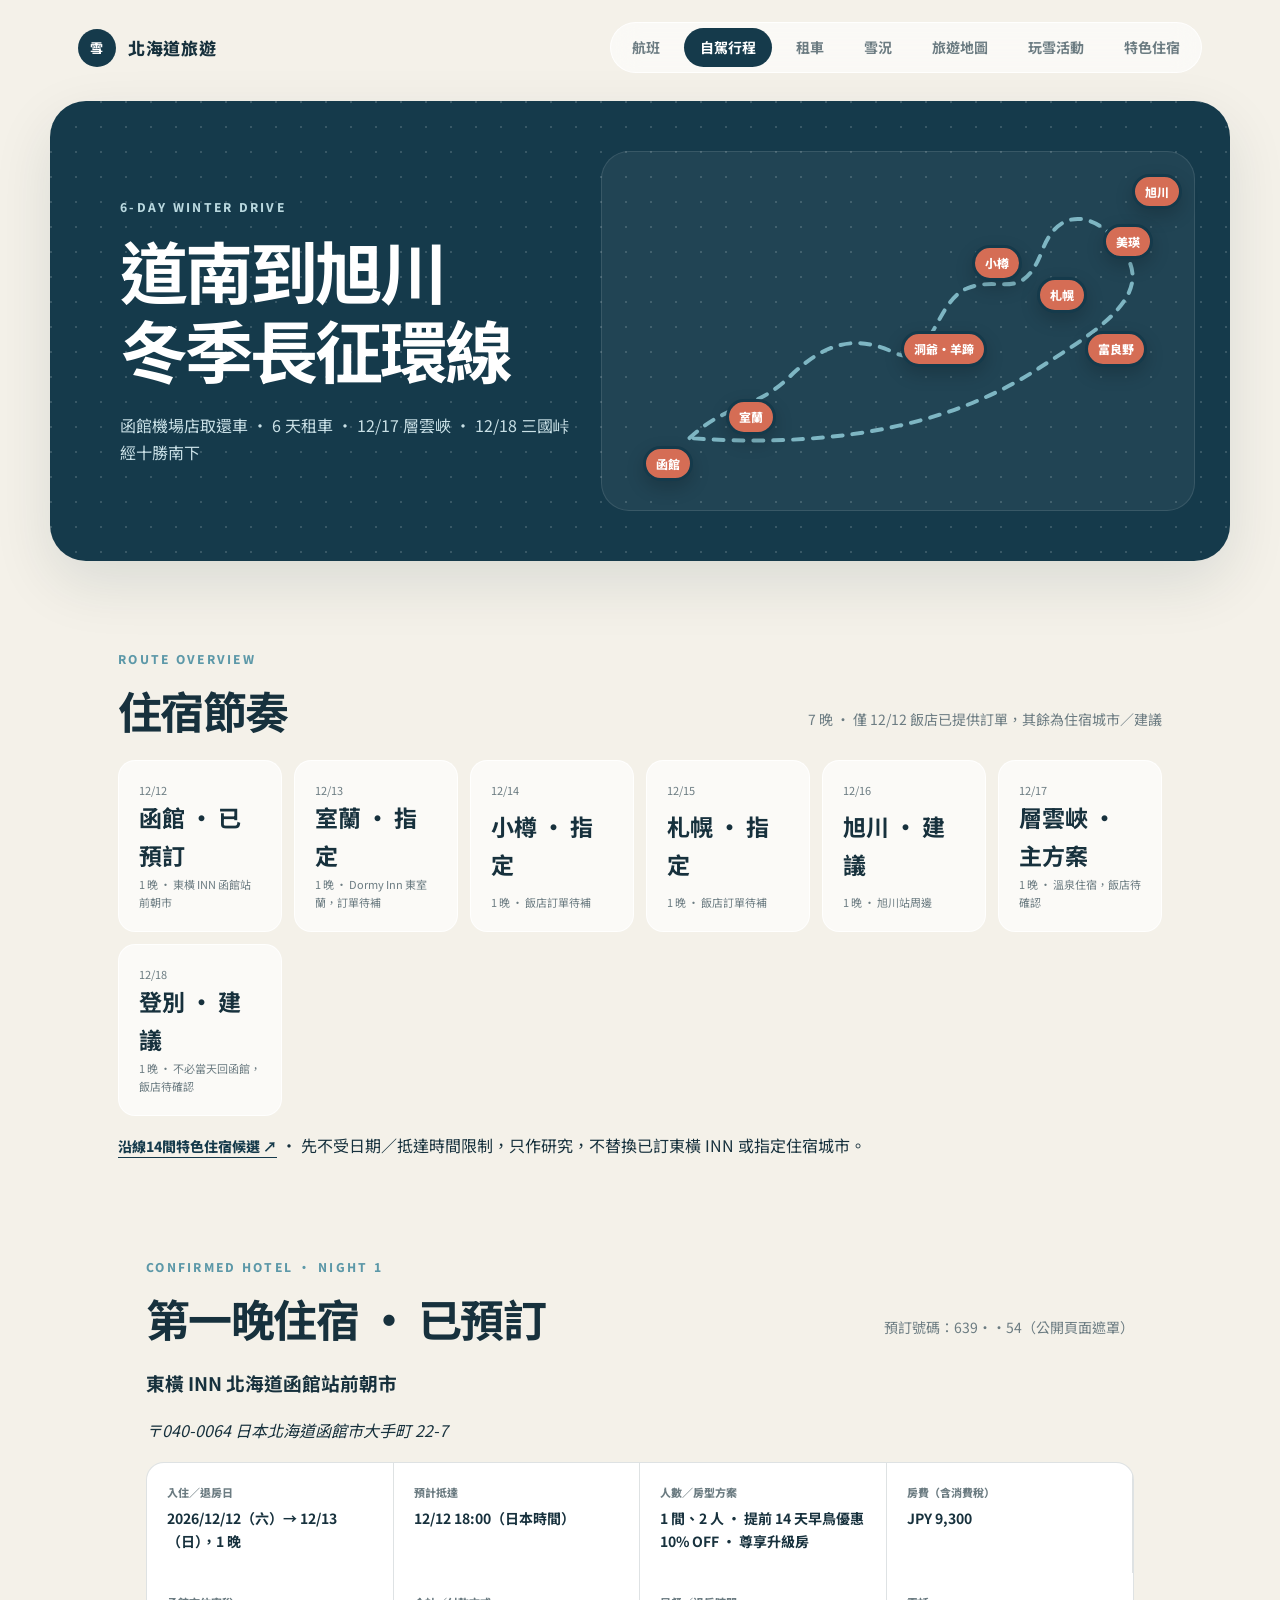
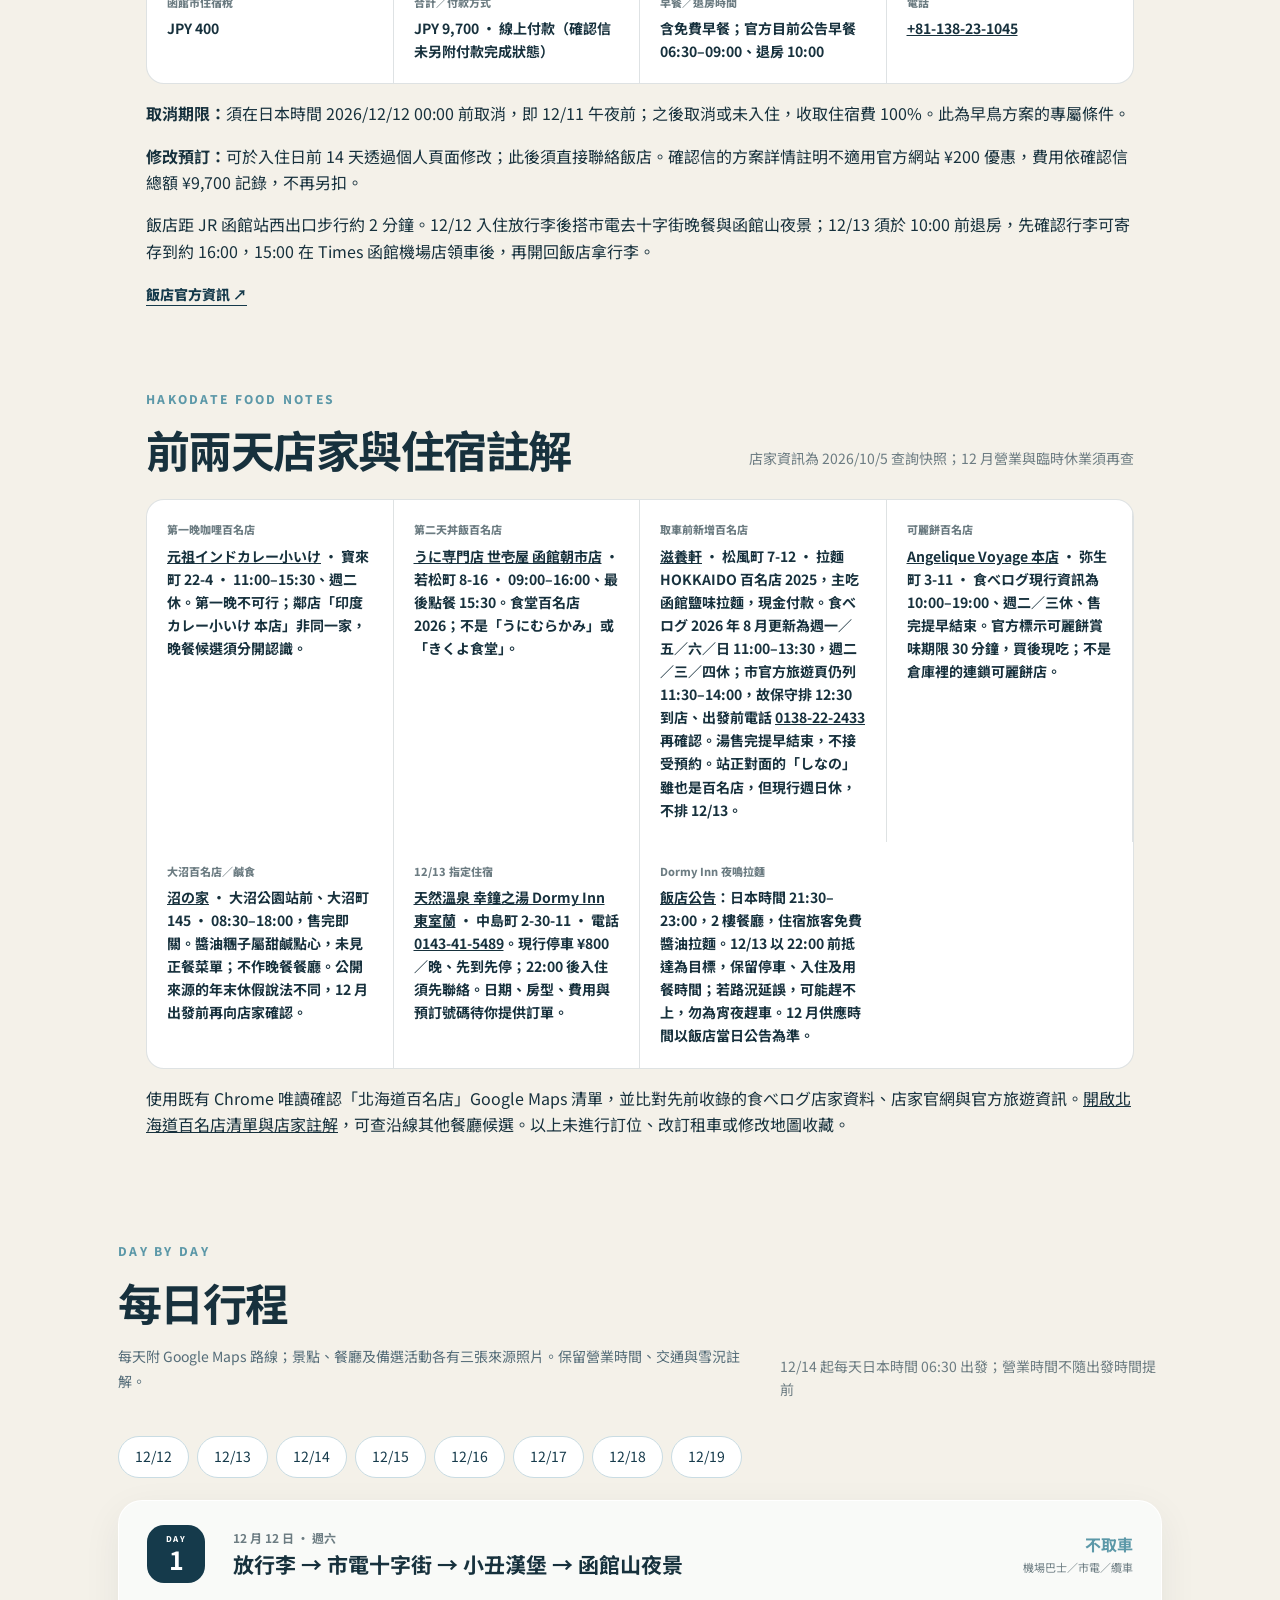
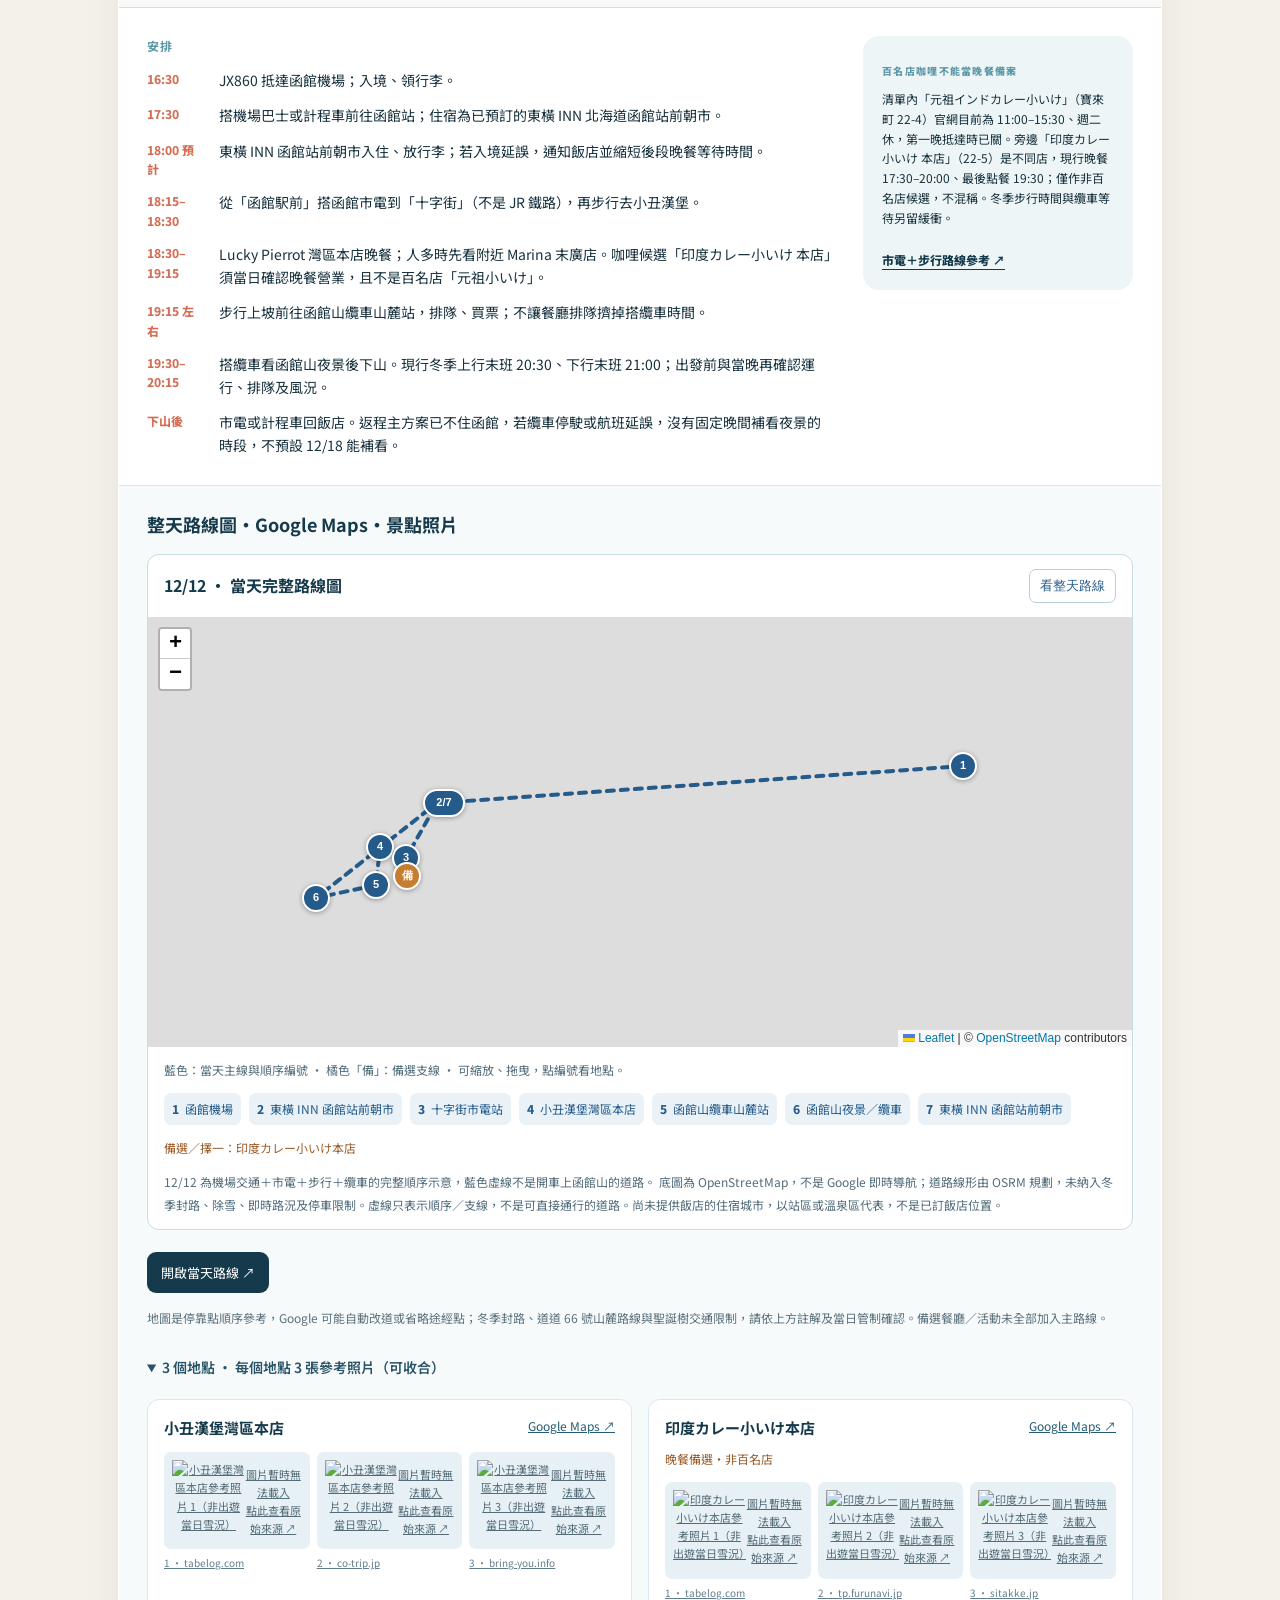
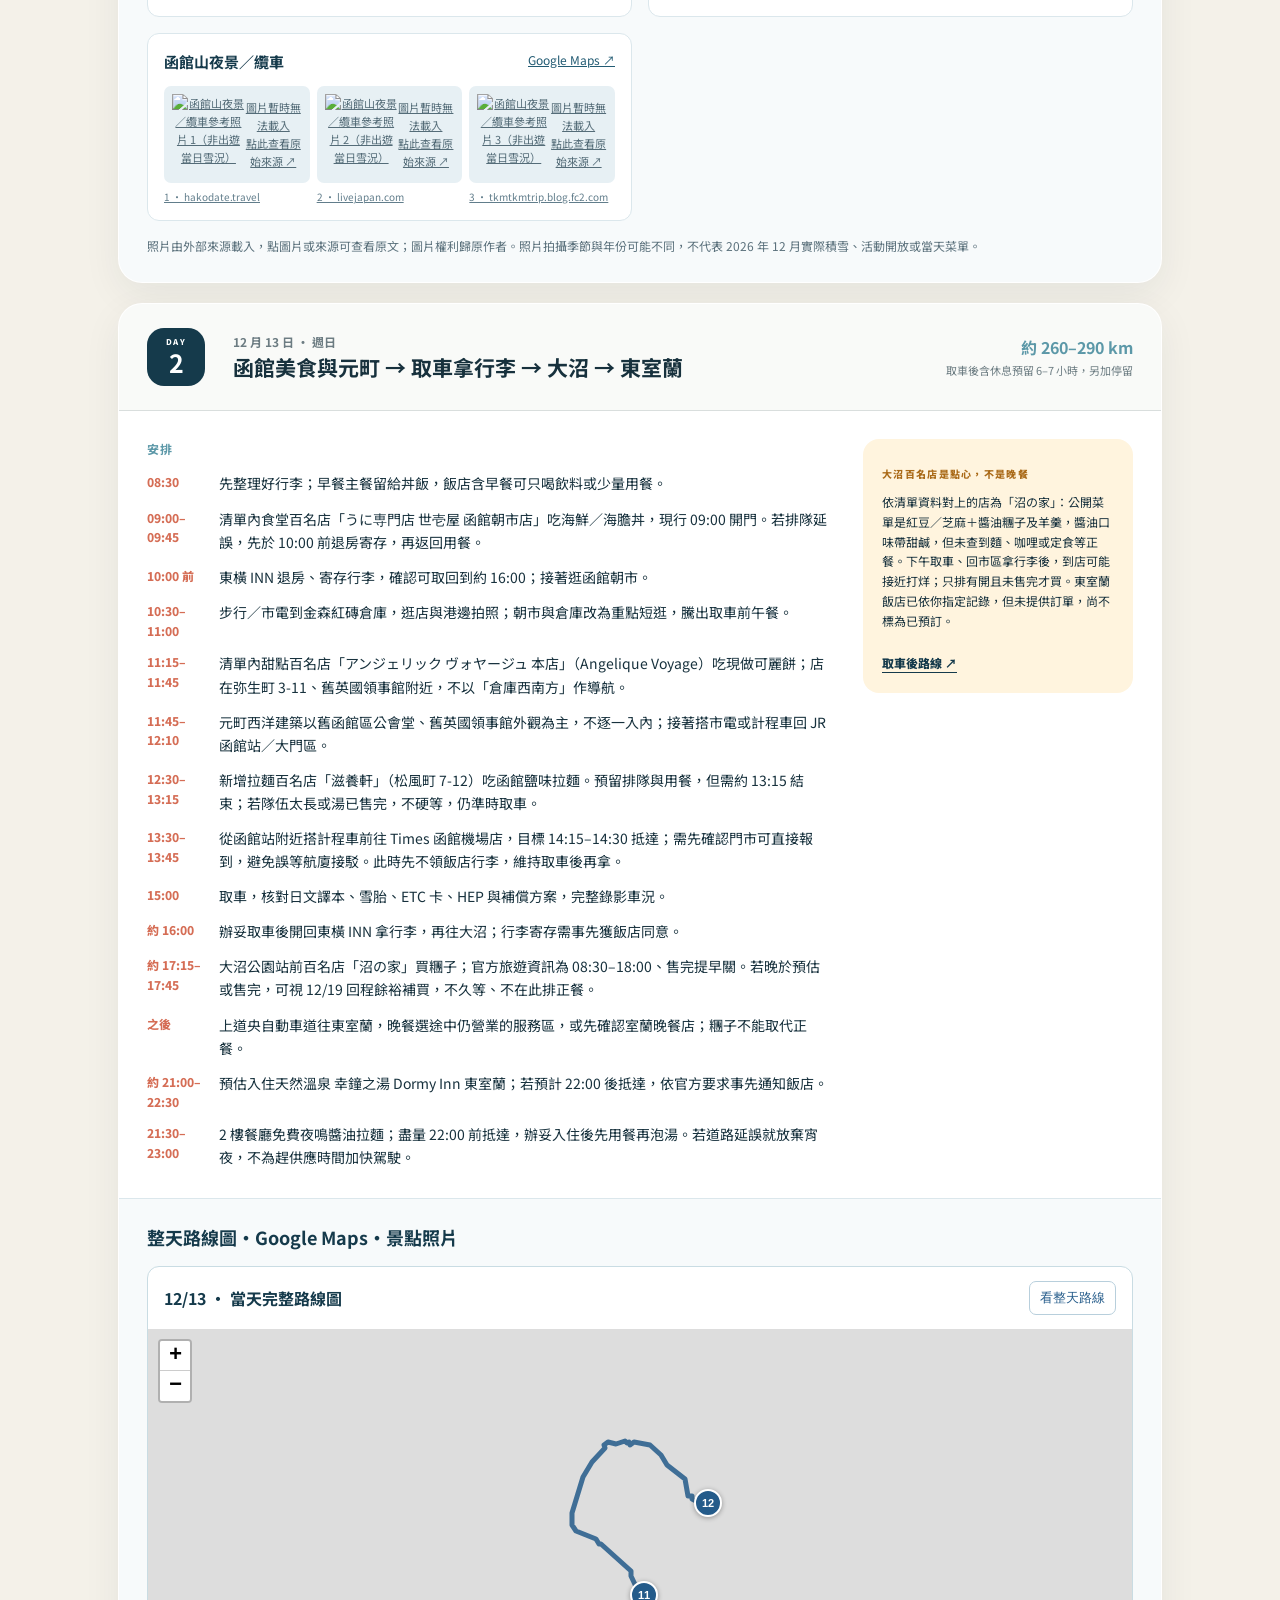
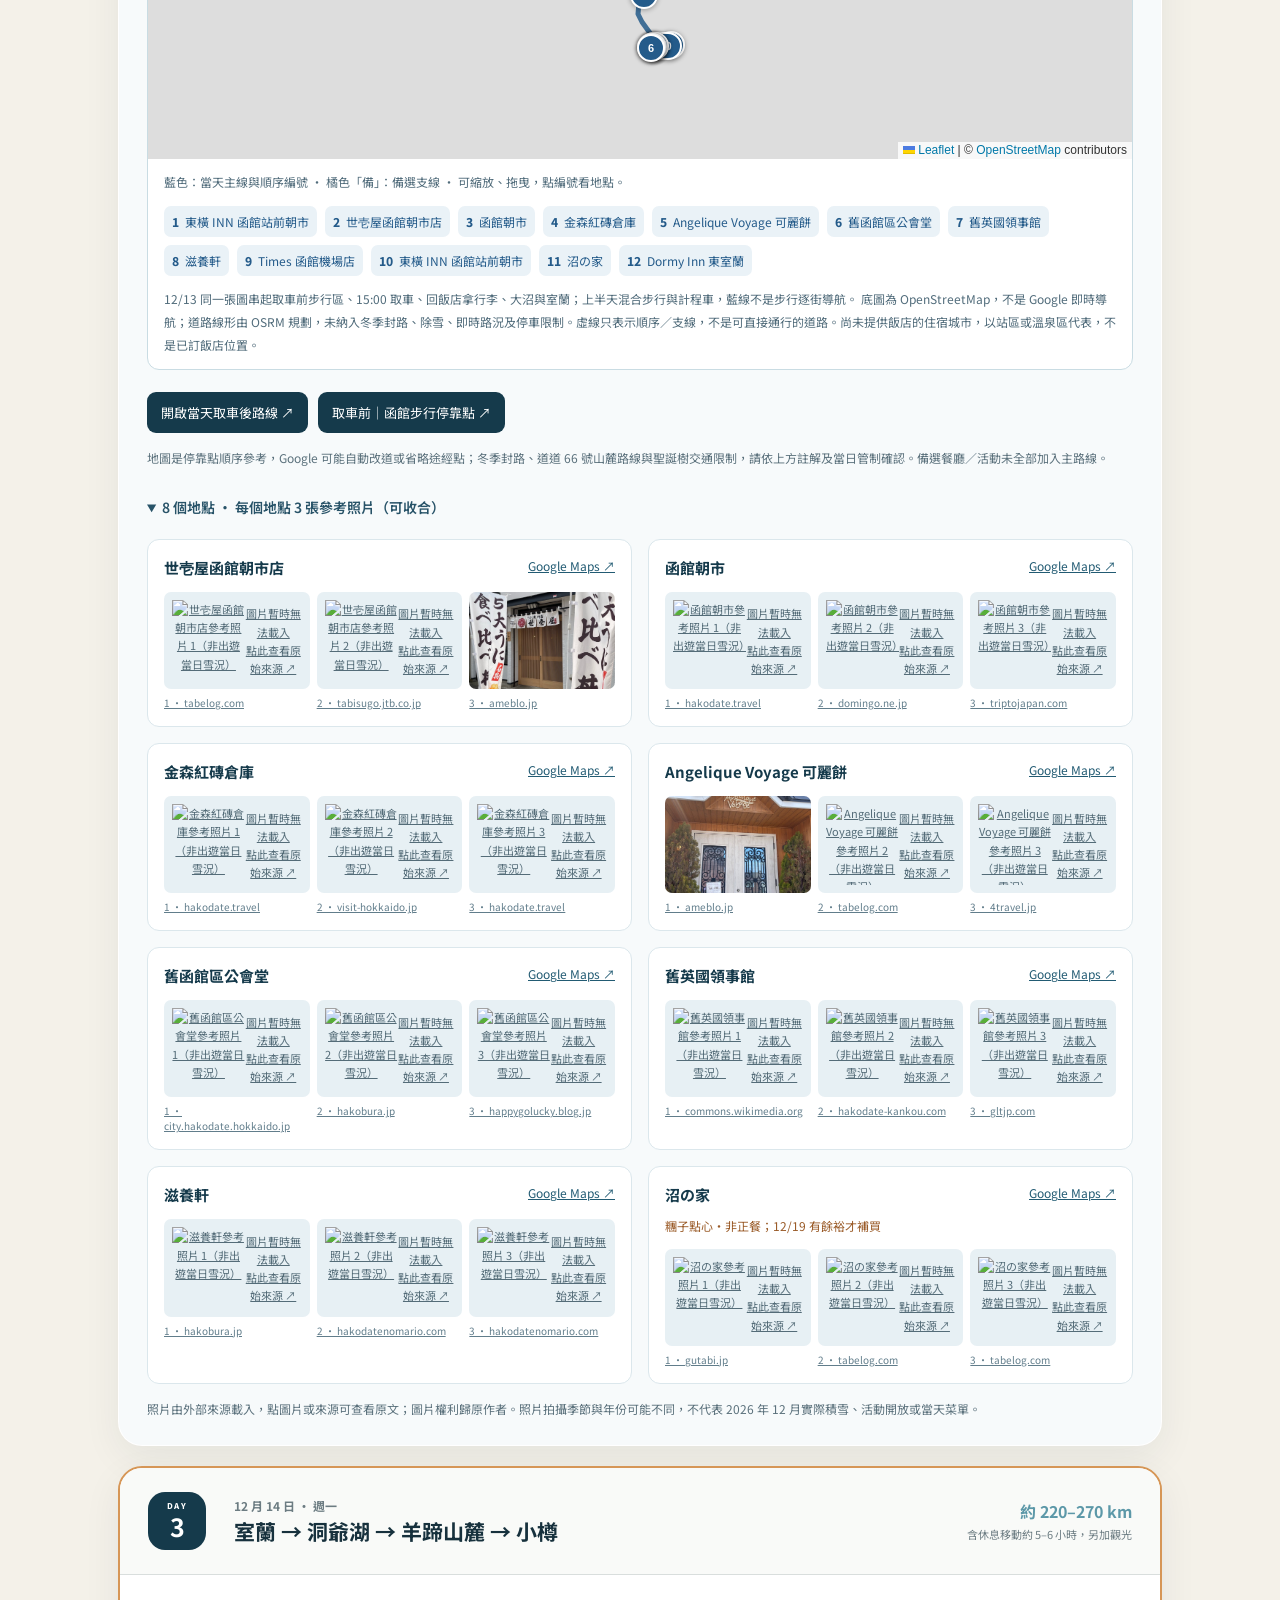
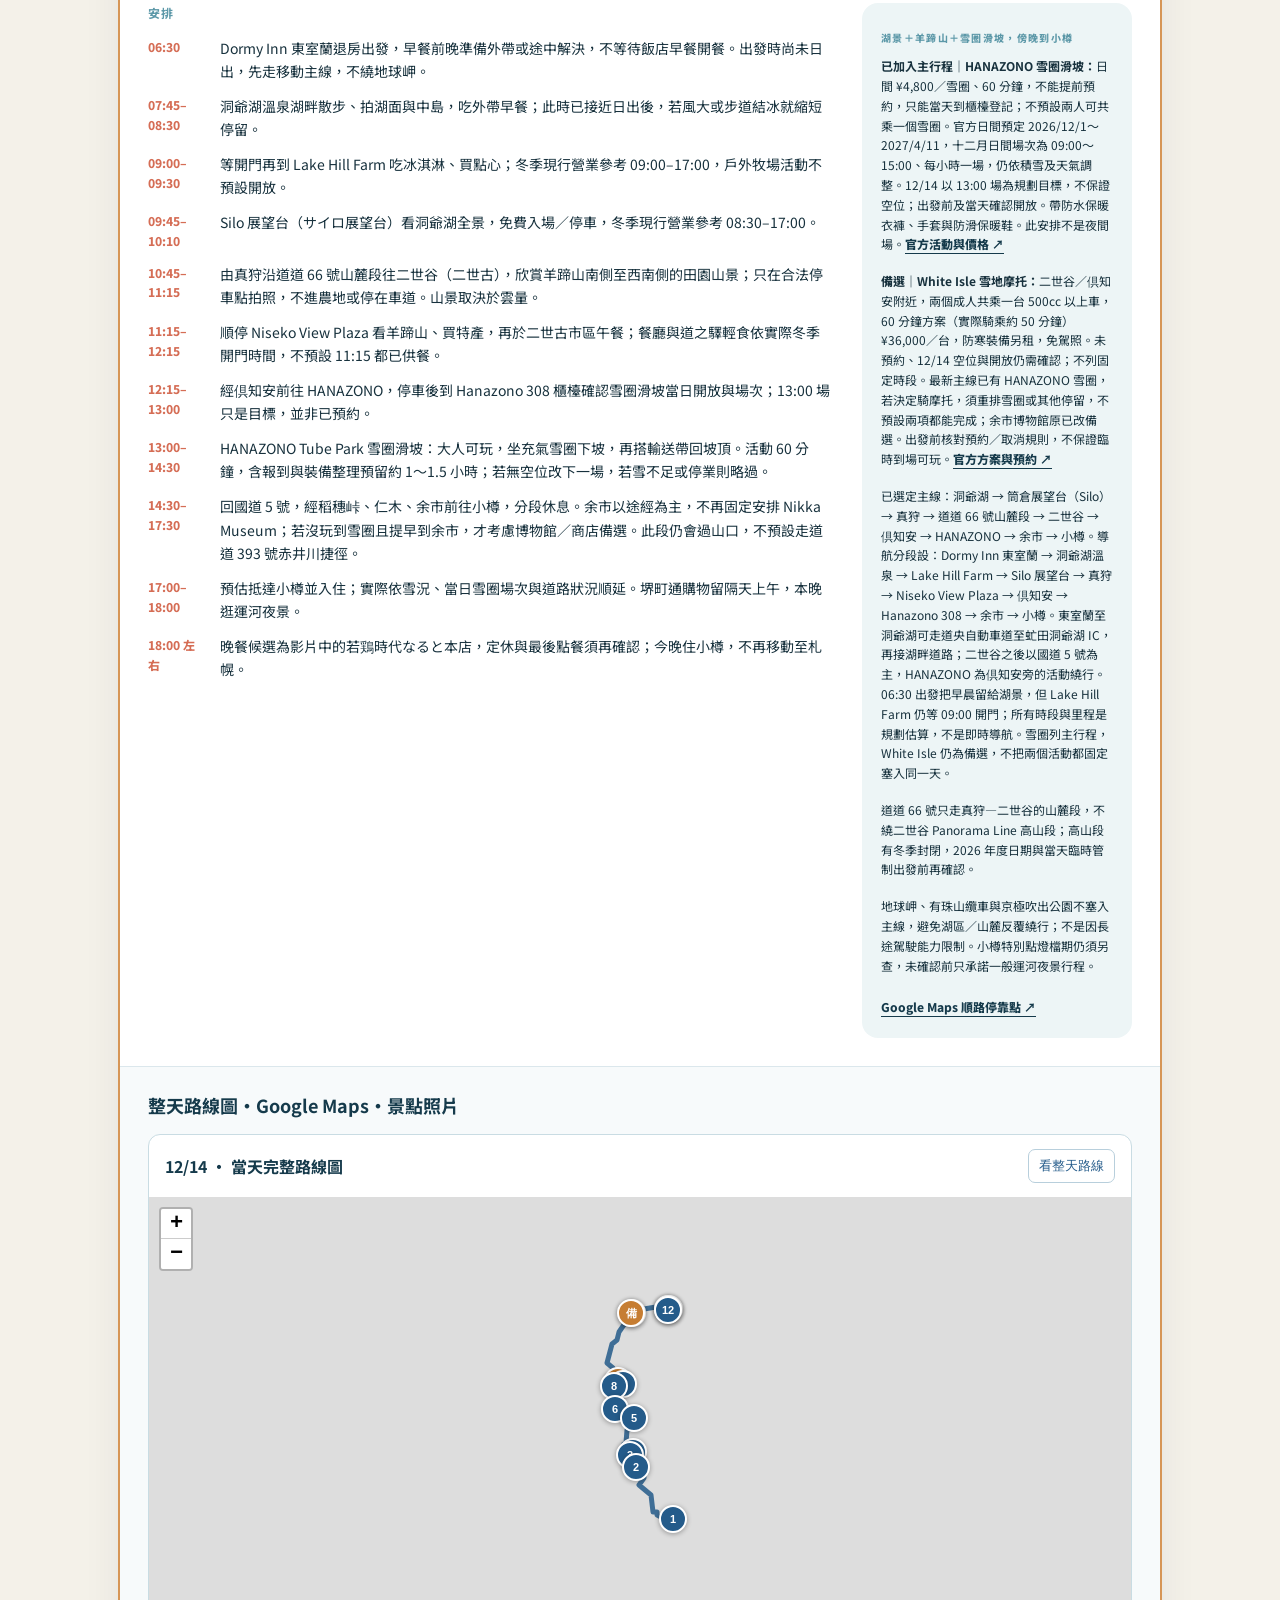
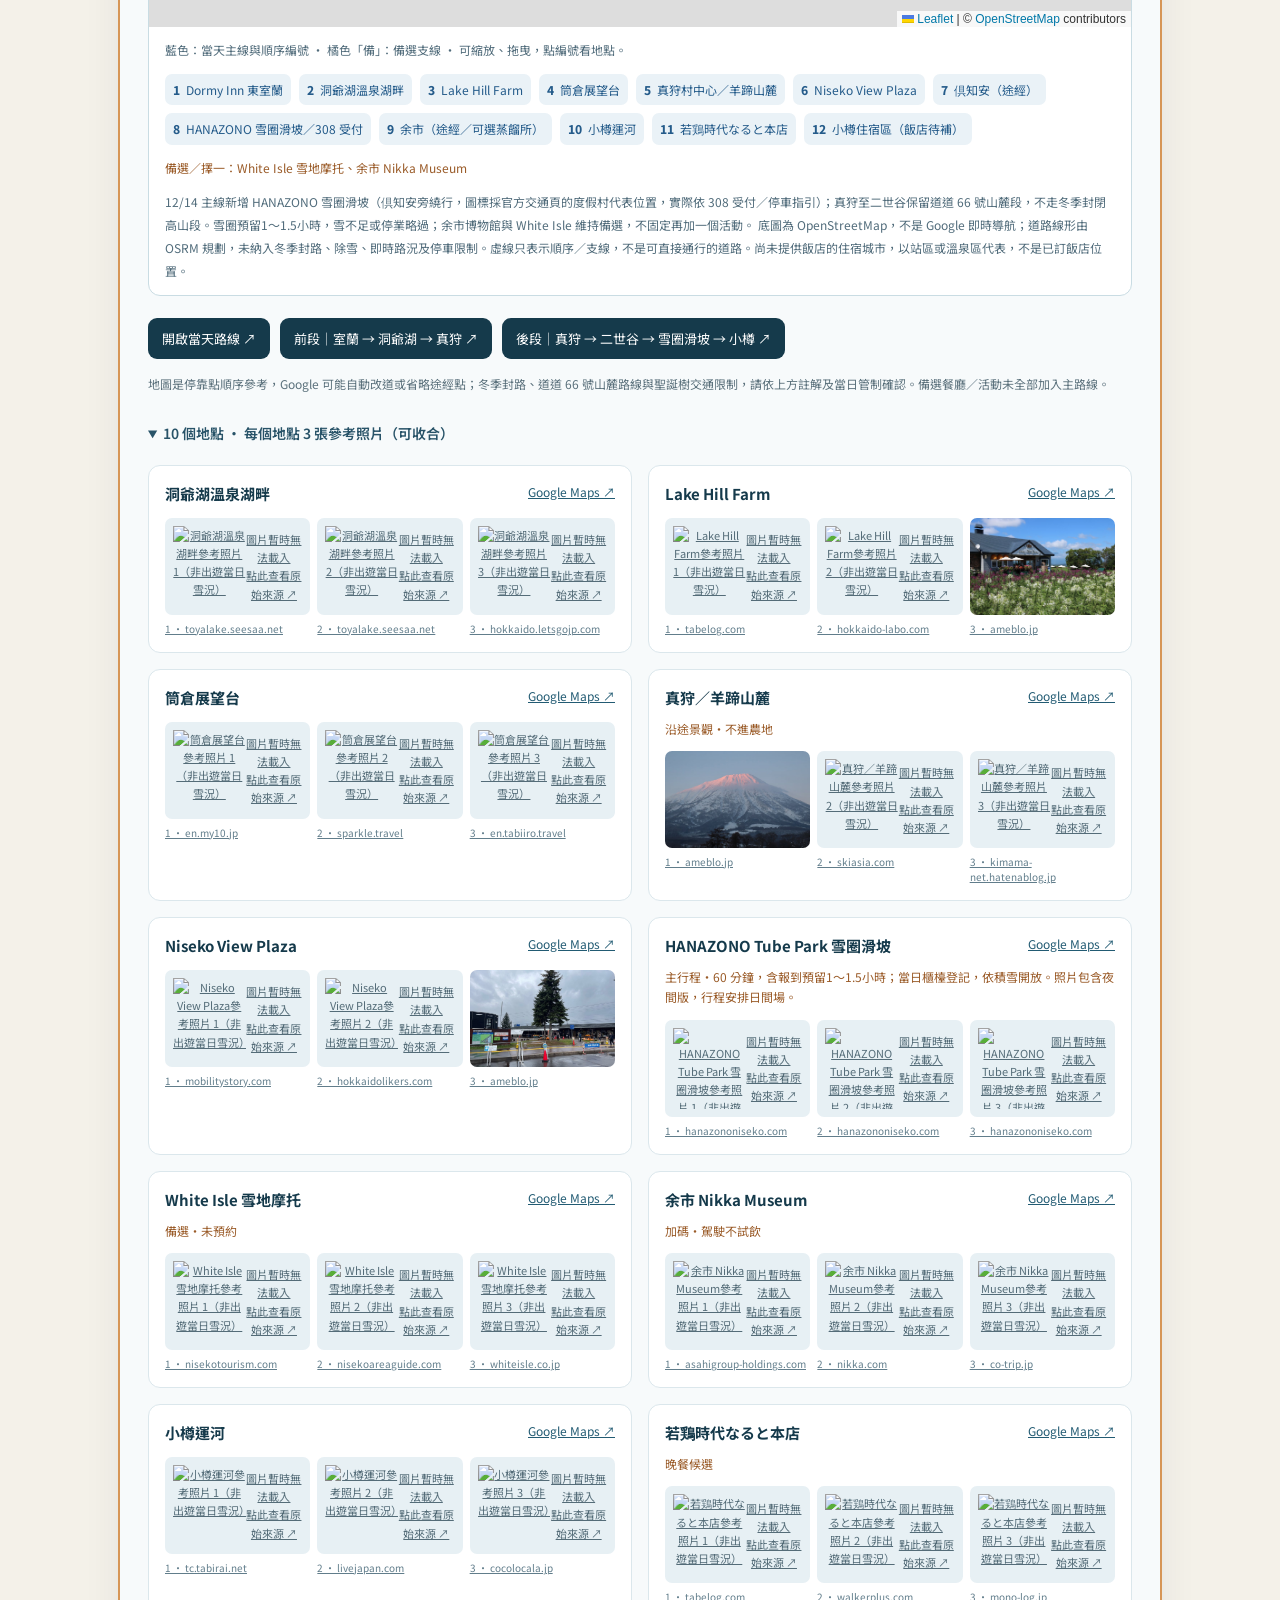
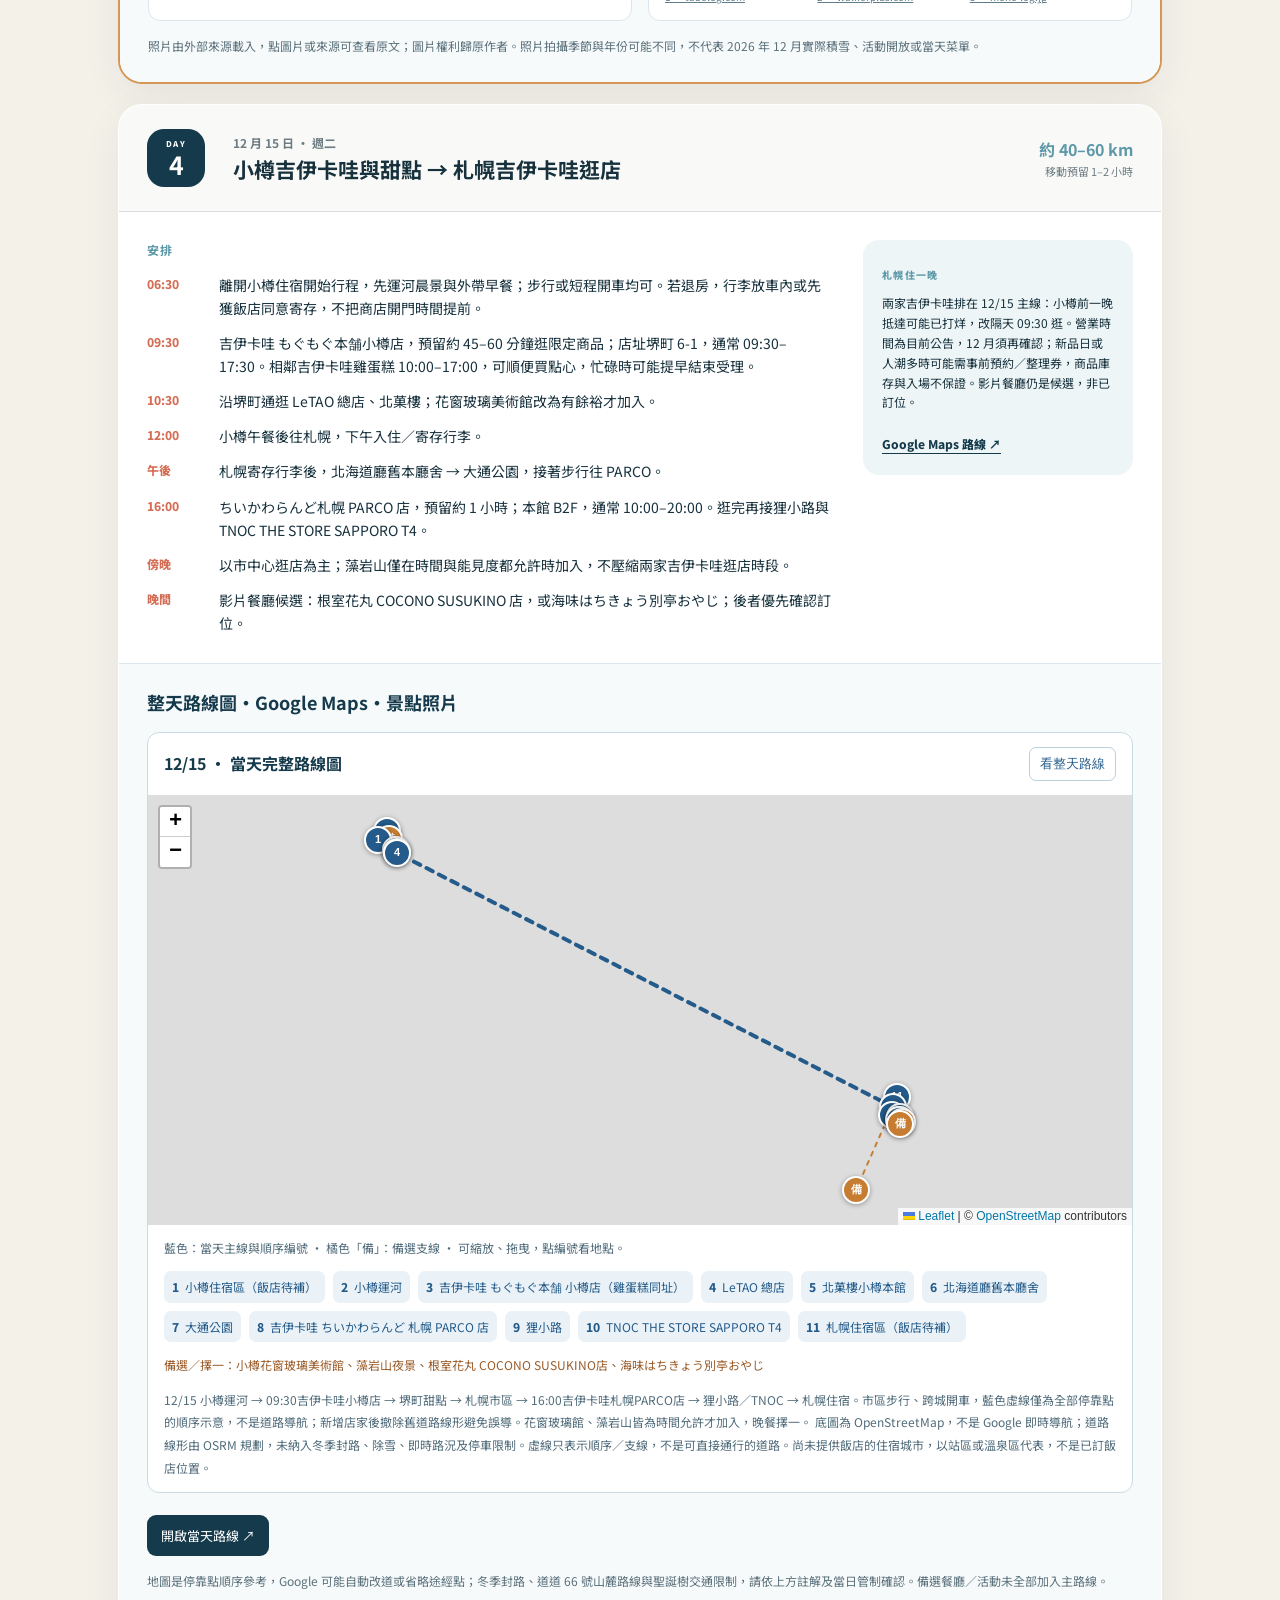
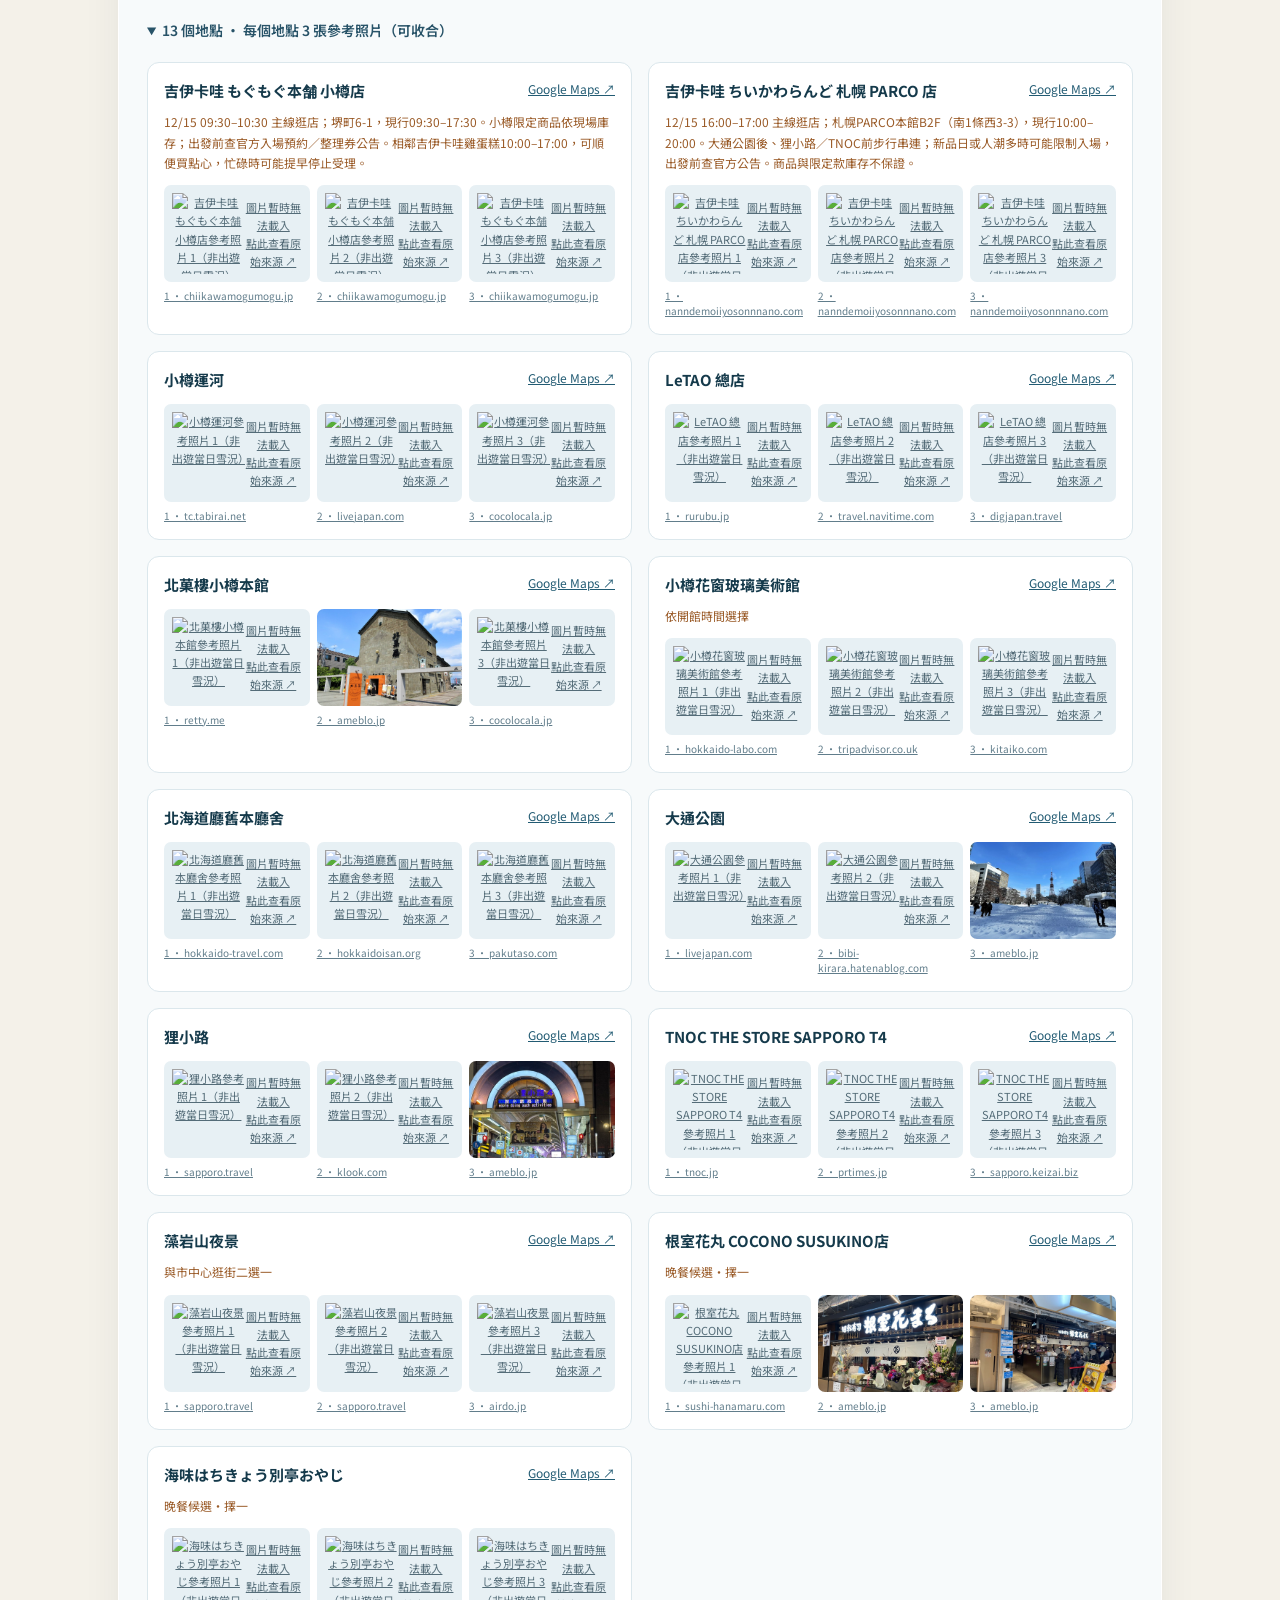
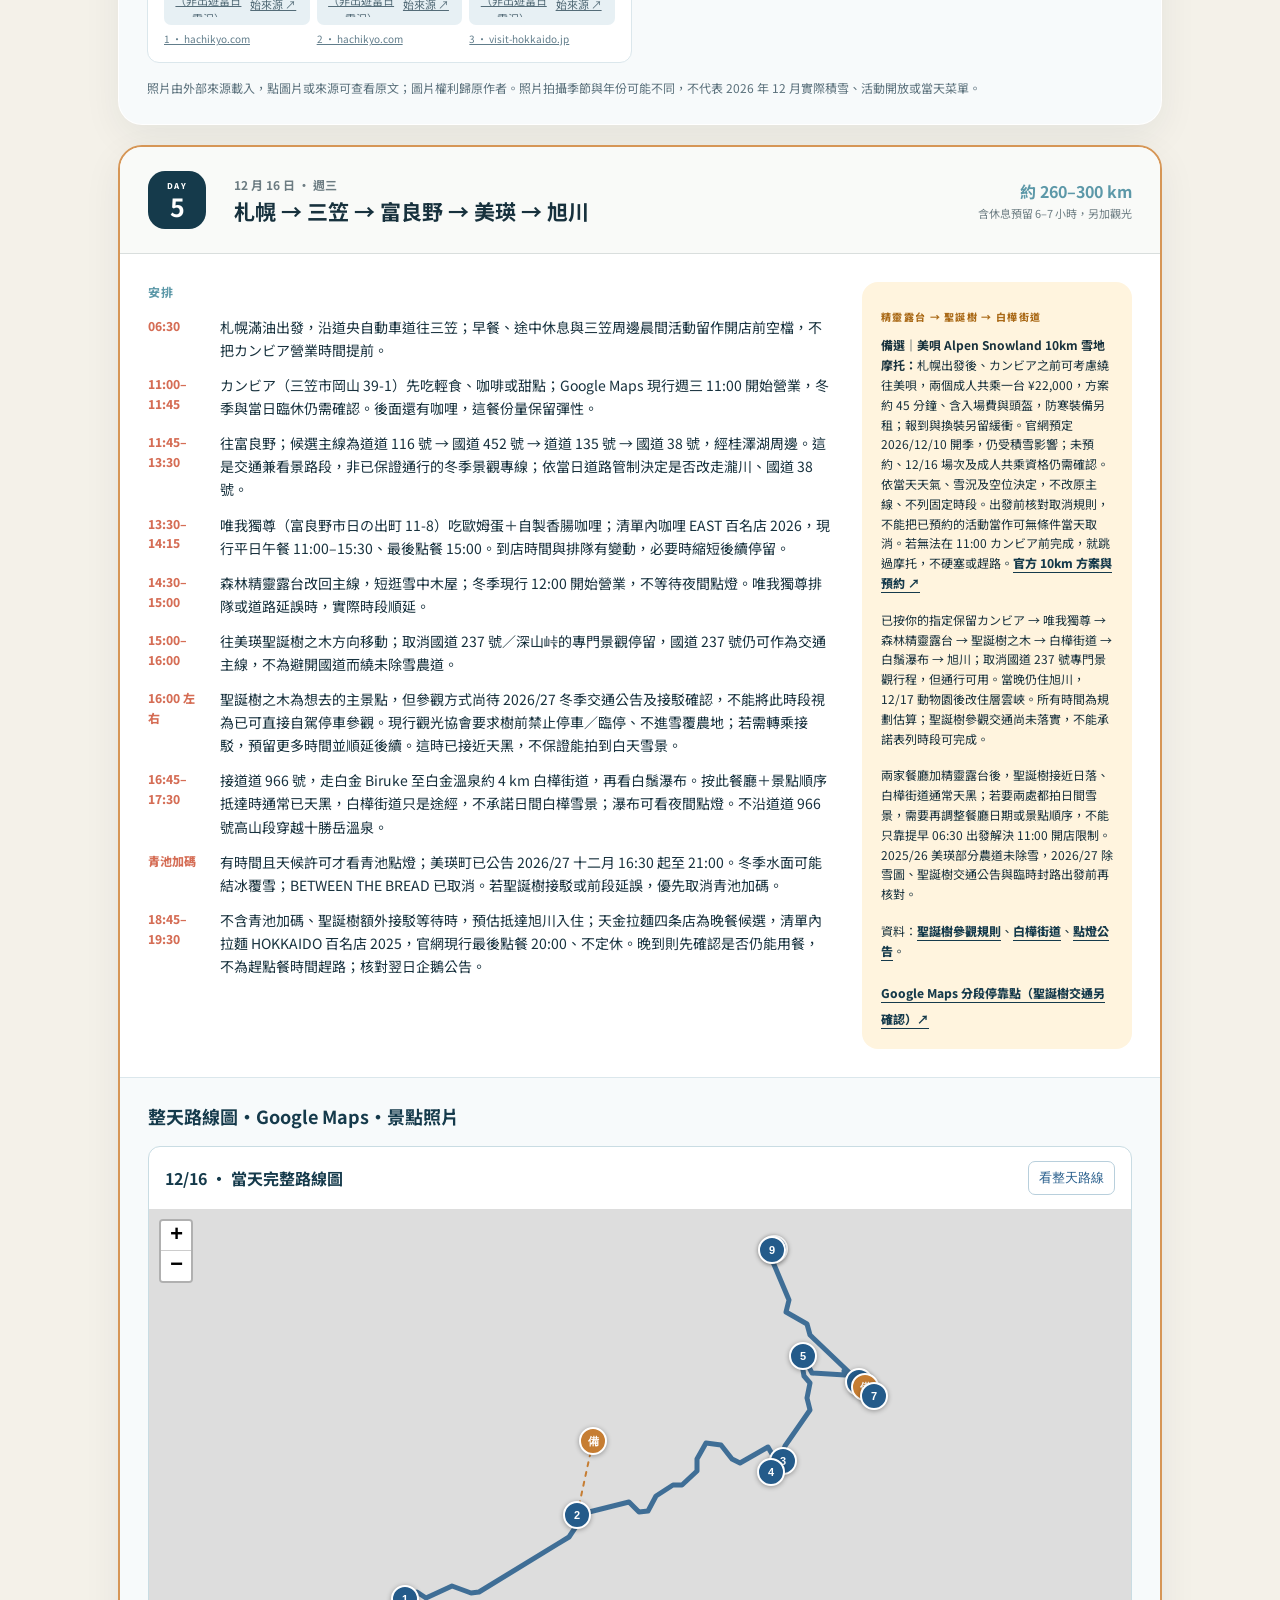
==== itinerary.html @ b60b1c8c "Record Yabi requested Koyamame roastery with reservation constraints" ====
<!doctype html>
<html lang="zh-Hant">
<head>
  <meta charset="utf-8">
  <meta name="viewport" content="width=device-width, initial-scale=1">
  <meta name="description" content="2026 年 12 月北海道八天七夜冬季自駕行程">
  <meta name="theme-color" content="#153a4b">
  <title>北海道旅遊 2026｜自駕行程</title>
  <link rel="icon" href="favicon.svg" type="image/svg+xml">
  <link rel="preconnect" href="https://fonts.googleapis.com">
  <link rel="preconnect" href="https://fonts.gstatic.com" crossorigin>
  <link href="https://fonts.googleapis.com/css2?family=Noto+Sans+TC:wght@400;500;600;700;800&display=swap" rel="stylesheet">
  <link rel="stylesheet" href="styles.css?v=20261006-review">
  <link rel="stylesheet" href="assets/vendor/leaflet/leaflet.css">
  <script src="assets/vendor/leaflet/leaflet.js" defer></script>
  <script src="itinerary-routes.js" defer></script>
  <script src="itinerary-places.js" defer></script>
  <script src="itinerary-gallery.js" defer></script>
  <script src="itinerary-route-maps.js" defer></script>
</head>
<body>
  <a class="skip-link" href="#main">跳至主要內容</a>

  <header class="site-header">
    <a class="brand" href="index.html" aria-label="北海道旅遊首頁">
      <span class="brand-mark" aria-hidden="true">雪</span>
      <span>北海道旅遊</span>
    </a>
    <nav class="nav" aria-label="主要導覽">
      <a class="nav-link" href="index.html">航班</a>
      <a class="nav-link active" href="itinerary.html" aria-current="page">自駕行程</a>
      <a class="nav-link" href="rental.html">租車</a>
      <a class="nav-link" href="weather.html">雪況</a>
      <a class="nav-link" href="map.html">旅遊地圖</a>
      <a class="nav-link" href="snowmobile.html">玩雪活動</a>
      <a class="nav-link" href="stays.html">特色住宿</a>
    </nav>
  </header>

  <main id="main" class="itinerary-main">
    <section class="roadtrip-hero">
      <div class="roadtrip-copy">
        <p class="eyebrow">6-DAY WINTER DRIVE</p>
        <h1>道南到旭川<br>冬季長征環線</h1>
        <p>函館機場店取還車 · 6 天租車 · 12/17 層雲峽 · 12/18 三國峠經十勝南下</p>
      </div>
      <div class="route-diagram" aria-label="函館、室蘭、洞爺湖與羊蹄山、小樽、札幌、富良野、美瑛、旭川，經層雲峽、三國峠、十勝、登別返回函館；示意圖不按地理比例，僅標主要城市">
        <span class="route-stop stop-hakodate">函館</span>
        <span class="route-stop stop-onuma">室蘭</span>
        <span class="route-stop stop-noboribetsu">洞爺・羊蹄</span>
        <span class="route-stop stop-otaru">小樽</span>
        <span class="route-stop stop-sapporo">札幌</span>
        <span class="route-stop stop-biei">美瑛</span>
        <span class="route-stop stop-asahikawa">旭川</span>
        <span class="route-stop stop-chitose">富良野</span>
        <svg viewBox="0 0 560 300" role="presentation" aria-hidden="true">
          <path d="M70 252 C110 215, 135 225, 171 190 S238 148, 276 166 S316 114, 350 101 S405 116, 425 63 S492 31, 512 73 S470 150, 421 182 C346 231, 235 264, 70 252" fill="none" stroke="currentColor" stroke-width="4" stroke-linecap="round" stroke-dasharray="10 10"/>
        </svg>
      </div>
    </section>

    <section class="route-summary" aria-labelledby="route-summary-heading">
      <div class="section-heading compact">
        <div>
          <p class="eyebrow dark">ROUTE OVERVIEW</p>
          <h2 id="route-summary-heading">住宿節奏</h2>
        </div>
        <p class="section-note">7 晚 · 僅 12/12 飯店已提供訂單，其餘為住宿城市／建議</p>
      </div>
      <div class="night-grid">
        <article><span>12/12</span><strong>函館 · 已預訂</strong><small>1 晚 · 東橫 INN 函館站前朝市</small></article>
        <article><span>12/13</span><strong>室蘭 · 指定</strong><small>1 晚 · Dormy Inn 東室蘭，訂單待補</small></article>
        <article><span>12/14</span><strong>小樽 · 指定</strong><small>1 晚 · 飯店訂單待補</small></article>
        <article><span>12/15</span><strong>札幌 · 指定</strong><small>1 晚 · 飯店訂單待補</small></article>
        <article><span>12/16</span><strong>旭川 · 建議</strong><small>1 晚 · 旭川站周邊</small></article>
        <article><span>12/17</span><strong>層雲峽 · 主方案</strong><small>1 晚 · 溫泉住宿，飯店待確認</small></article>
        <article><span>12/18</span><strong>登別 · 建議</strong><small>1 晚 · 不必當天回函館，飯店待確認</small></article>
      </div>
      <p><a class="text-button" href="stays.html">沿線14間特色住宿候選 ↗</a> · 先不受日期／抵達時間限制，只作研究，不替換已訂東橫 INN 或指定住宿城市。</p>
    </section>

    <section class="rental-section" id="hotel-booking" aria-labelledby="hotel-heading">
      <div class="section-heading compact">
        <div><p class="eyebrow dark">CONFIRMED HOTEL · NIGHT 1</p><h2 id="hotel-heading">第一晚住宿 · 已預訂</h2></div>
        <p class="section-note">預訂號碼：639••54（公開頁面遮罩）</p>
      </div>
      <h3>東橫 INN 北海道函館站前朝市</h3>
      <address>〒040-0064 日本北海道函館市大手町 22-7</address>
      <dl class="vehicle-facts">
        <div><dt>入住／退房日</dt><dd>2026/12/12（六）→ 12/13（日），1 晚</dd></div>
        <div><dt>預計抵達</dt><dd>12/12 18:00（日本時間）</dd></div>
        <div><dt>人數／房型方案</dt><dd>1 間、2 人 · 提前 14 天早鳥優惠 10% OFF · 尊享升級房</dd></div>
        <div><dt>房費（含消費稅）</dt><dd>JPY 9,300</dd></div>
        <div><dt>函館市住宿稅</dt><dd>JPY 400</dd></div>
        <div><dt>合計／付款方式</dt><dd><strong>JPY 9,700 · 線上付款</strong>（確認信未另附付款完成狀態）</dd></div>
        <div><dt>早餐／退房時間</dt><dd>含免費早餐；官方目前公告早餐 06:30–09:00、退房 10:00</dd></div>
        <div><dt>電話</dt><dd><a href="tel:+81138231045">+81-138-23-1045</a></dd></div>
      </dl>
      <p><strong>取消期限：</strong>須在日本時間 2026/12/12 00:00 前取消，即 12/11 午夜前；之後取消或未入住，收取住宿費 100%。此為早鳥方案的專屬條件。</p>
      <p><strong>修改預訂：</strong>可於入住日前 14 天透過個人頁面修改；此後須直接聯絡飯店。確認信的方案詳情註明不適用官方網站 ¥200 優惠，費用依確認信總額 ¥9,700 記錄，不再另扣。</p>
      <p>飯店距 JR 函館站西出口步行約 2 分鐘。12/12 入住放行李後搭市電去十字街晚餐與函館山夜景；12/13 須於 10:00 前退房，先確認行李可寄存到約 16:00，15:00 在 Times 函館機場店領車後，再開回飯店拿行李。</p>
      <a class="text-button" href="https://www.toyoko-inn.com/china/search/detail/00063/" target="_blank" rel="noopener noreferrer">飯店官方資訊 ↗</a>
    </section>

    <section class="rental-section" aria-labelledby="food-notes-heading">
      <div class="section-heading compact">
        <div><p class="eyebrow dark">HAKODATE FOOD NOTES</p><h2 id="food-notes-heading">前兩天店家與住宿註解</h2></div>
        <p class="section-note">店家資訊為 2026/10/5 查詢快照；12 月營業與臨時休業須再查</p>
      </div>
      <dl class="vehicle-facts">
        <div><dt>第一晚咖哩百名店</dt><dd><a href="https://www.ganso-koike.com/about" target="_blank" rel="noopener noreferrer">元祖インドカレー小いけ</a> · 寶來町 22-4 · 11:00–15:30、週二休。第一晚不可行；鄰店「印度カレー小いけ 本店」非同一家，晚餐候選須分開認識。</dd></div>
        <div><dt>第二天丼飯百名店</dt><dd><a href="https://yoichiya.info/" target="_blank" rel="noopener noreferrer">うに専門店 世壱屋 函館朝市店</a> · 若松町 8-16 · 09:00–16:00、最後點餐 15:30。食堂百名店 2026；不是「うにむらかみ」或「きくよ食堂」。</dd></div>
        <div><dt>取車前新增百名店</dt><dd><a href="https://tabelog.com/hokkaido/A0105/A010501/1007287/" target="_blank" rel="noopener noreferrer">滋養軒</a> · 松風町 7-12 · 拉麵 HOKKAIDO 百名店 2025，主吃函館鹽味拉麵，現金付款。食べログ 2026 年 8 月更新為週一／五／六／日 11:00–13:30，週二／三／四休；市官方旅遊頁仍列 11:30–14:00，故保守排 12:30 到店、出發前電話 <a href="tel:+81138222433">0138-22-2433</a> 再確認。湯售完提早結束，不接受預約。站正對面的「しなの」雖也是百名店，但現行週日休，不排 12/13。</dd></div>
        <div><dt>可麗餅百名店</dt><dd><a href="https://www.angeliquevoyage.com/" target="_blank" rel="noopener noreferrer">Angelique Voyage 本店</a> · 弥生町 3-11 · 食べログ現行資訊為 10:00–19:00、週二／三休、售完提早結束。官方標示可麗餅賞味期限 30 分鐘，買後現吃；不是倉庫裡的連鎖可麗餅店。</dd></div>
        <div><dt>大沼百名店／鹹食</dt><dd><a href="https://guruttoonuma.net/spot/numanoya/" target="_blank" rel="noopener noreferrer">沼の家</a> · 大沼公園站前、大沼町 145 · 08:30–18:00，售完即關。醬油糰子屬甜鹹點心，未見正餐菜單；不作晚餐餐廳。公開來源的年末休假說法不同，12 月出發前再向店家確認。</dd></div>
        <div><dt>12/13 指定住宿</dt><dd><a href="https://dormy-hotels.com/dormyinn/hotels/higashimuroran/floor/" target="_blank" rel="noopener noreferrer">天然溫泉 幸鐘之湯 Dormy Inn 東室蘭</a> · 中島町 2-30-11 · 電話 <a href="tel:+81143415489">0143-41-5489</a>。現行停車 ¥800／晚、先到先停；22:00 後入住須先聯絡。日期、房型、費用與預訂號碼待你提供訂單。</dd></div>
        <div><dt>Dormy Inn 夜鳴拉麵</dt><dd><a href="https://www.jalan.net/yad383659/qa/?categoryCd=302" target="_blank" rel="noopener noreferrer">飯店公告</a>：日本時間 21:30–23:00，2 樓餐廳，住宿旅客免費醬油拉麵。12/13 以 22:00 前抵達為目標，保留停車、入住及用餐時間；若路況延誤，可能趕不上，勿為宵夜趕車。12 月供應時間以飯店當日公告為準。</dd></div>
      </dl>
      <p>使用既有 Chrome 唯讀確認「北海道百名店」Google Maps 清單，並比對先前收錄的食べログ店家資料、店家官網與官方旅遊資訊。<a href="map.html#hyakumeiten-list">開啟北海道百名店清單與店家註解</a>，可查沿線其他餐廳候選。以上未進行訂位、改訂租車或修改地圖收藏。</p>
    </section>

    <section class="daily-section" aria-labelledby="daily-heading">
      <div class="section-heading">
        <div>
          <p class="eyebrow dark">DAY BY DAY</p>
          <h2 id="daily-heading">每日行程</h2>
          <p class="gallery-intro">每天附 Google Maps 路線；景點、餐廳及備選活動各有三張來源照片。保留營業時間、交通與雪況註解。</p>
        </div>
        <p class="section-note">12/14 起每天日本時間 06:30 出發；營業時間不隨出發時間提前</p>
      </div>

      <div class="day-list">
        <noscript><p>請啟用 JavaScript 顯示景點照片；每日行程與原有 Google Maps 路線仍可直接閱讀。</p></noscript>
        <article class="day-card arrival-day">
          <header class="day-header">
            <div class="day-number"><span>DAY</span><strong>1</strong></div>
            <div>
              <p>12 月 12 日 · 週六</p>
              <h3>放行李 → 市電十字街 → 小丑漢堡 → 函館山夜景</h3>
            </div>
            <div class="drive-stat"><strong>不取車</strong><span>機場巴士／市電／纜車</span></div>
          </header>
          <div class="day-body">
            <div class="day-plan">
              <h4>安排</h4>
              <ul>
                <li><time>16:30</time><span>JX860 抵達函館機場；入境、領行李。</span></li>
                <li><time>17:30</time><span>搭機場巴士或計程車前往函館站；住宿為已預訂的東橫 INN 北海道函館站前朝市。</span></li>
                <li><time>18:00 預計</time><span>東橫 INN 函館站前朝市入住、放行李；若入境延誤，通知飯店並縮短後段晚餐等待時間。</span></li>
                <li><time>18:15–18:30</time><span>從「函館駅前」搭函館市電到「十字街」（不是 JR 鐵路），再步行去小丑漢堡。</span></li>
                <li><time>18:30–19:15</time><span>Lucky Pierrot 灣區本店晚餐；人多時先看附近 Marina 末廣店。咖哩候選「印度カレー小いけ 本店」須當日確認晚餐營業，且不是百名店「元祖小いけ」。</span></li>
                <li><time>19:15 左右</time><span>步行上坡前往函館山纜車山麓站，排隊、買票；不讓餐廳排隊擠掉搭纜車時間。</span></li>
                <li><time>19:30–20:15</time><span>搭纜車看函館山夜景後下山。現行冬季上行末班 20:30、下行末班 21:00；出發前與當晚再確認運行、排隊及風況。</span></li>
                <li><time>下山後</time><span>市電或計程車回飯店。返程主方案已不住函館，若纜車停駛或航班延誤，沒有固定晚間補看夜景的時段，不預設 12/18 能補看。</span></li>
              </ul>
            </div>
            <aside class="day-side">
              <span class="priority-label">百名店咖哩不能當晚餐備案</span>
              <p>清單內「元祖インドカレー小いけ」（寶來町 22-4）官網目前為 11:00–15:30、週二休，第一晚抵達時已關。旁邊「印度カレー小いけ 本店」（22-5）是不同店，現行晚餐 17:30–20:00、最後點餐 19:30；僅作非百名店候選，不混稱。冬季步行時間與纜車等待另留緩衝。</p>
              <a href="https://www.google.com/maps/dir/Hakodate+Station/Jujigai+Station/Lucky+Pierrot+Bay+Area/Hakodate+Ropeway" target="_blank" rel="noopener noreferrer">市電＋步行路線參考 ↗</a>
            </aside>
          </div>
        </article>

        <article class="day-card">
          <header class="day-header">
            <div class="day-number"><span>DAY</span><strong>2</strong></div>
            <div>
              <p>12 月 13 日 · 週日</p>
              <h3>函館美食與元町 → 取車拿行李 → 大沼 → 東室蘭</h3>
            </div>
            <div class="drive-stat"><strong>約 260–290 km</strong><span>取車後含休息預留 6–7 小時，另加停留</span></div>
          </header>
          <div class="day-body">
            <div class="day-plan">
              <h4>安排</h4>
              <ul>
                <li><time>08:30</time><span>先整理好行李；早餐主餐留給丼飯，飯店含早餐可只喝飲料或少量用餐。</span></li>
                <li><time>09:00–09:45</time><span>清單內食堂百名店「うに専門店 世壱屋 函館朝市店」吃海鮮／海膽丼，現行 09:00 開門。若排隊延誤，先於 10:00 前退房寄存，再返回用餐。</span></li>
                <li><time>10:00 前</time><span>東橫 INN 退房、寄存行李，確認可取回到約 16:00；接著逛函館朝市。</span></li>
                <li><time>10:30–11:00</time><span>步行／市電到金森紅磚倉庫，逛店與港邊拍照；朝市與倉庫改為重點短逛，騰出取車前午餐。</span></li>
                <li><time>11:15–11:45</time><span>清單內甜點百名店「アンジェリック ヴォヤージュ 本店」（Angelique Voyage）吃現做可麗餅；店在弥生町 3-11、舊英國領事館附近，不以「倉庫西南方」作導航。</span></li>
                <li><time>11:45–12:10</time><span>元町西洋建築以舊函館區公會堂、舊英國領事館外觀為主，不逐一入內；接著搭市電或計程車回 JR 函館站／大門區。</span></li>
                <li><time>12:30–13:15</time><span>新增拉麵百名店「滋養軒」（松風町 7-12）吃函館鹽味拉麵。預留排隊與用餐，但需約 13:15 結束；若隊伍太長或湯已售完，不硬等，仍準時取車。</span></li>
                <li><time>13:30–13:45</time><span>從函館站附近搭計程車前往 Times 函館機場店，目標 14:15–14:30 抵達；需先確認門市可直接報到，避免誤等航廈接駁。此時先不領飯店行李，維持取車後再拿。</span></li>
                <li><time>15:00</time><span>取車，核對日文譯本、雪胎、ETC 卡、HEP 與補償方案，完整錄影車況。</span></li>
                <li><time>約 16:00</time><span>辦妥取車後開回東橫 INN 拿行李，再往大沼；行李寄存需事先獲飯店同意。</span></li>
                <li><time>約 17:15–17:45</time><span>大沼公園站前百名店「沼の家」買糰子；官方旅遊資訊為 08:30–18:00、售完提早關。若晚於預估或售完，可視 12/19 回程餘裕補買，不久等、不在此排正餐。</span></li>
                <li><time>之後</time><span>上道央自動車道往東室蘭，晚餐選途中仍營業的服務區，或先確認室蘭晚餐店；糰子不能取代正餐。</span></li>
                <li><time>約 21:00–22:30</time><span>預估入住天然溫泉 幸鐘之湯 Dormy Inn 東室蘭；若預計 22:00 後抵達，依官方要求事先通知飯店。</span></li>
                <li><time>21:30–23:00</time><span>2 樓餐廳免費夜鳴醬油拉麵；盡量 22:00 前抵達，辦妥入住後先用餐再泡湯。若道路延誤就放棄宵夜，不為趕供應時間加快駕駛。</span></li>
              </ul>
            </div>
            <aside class="day-side warning-side">
              <span class="priority-label">大沼百名店是點心，不是晚餐</span>
              <p>依清單資料對上的店為「沼の家」：公開菜單是紅豆／芝麻＋醬油糰子及羊羹，醬油口味帶甜鹹，但未查到麵、咖哩或定食等正餐。下午取車、回市區拿行李後，到店可能接近打烊；只排有開且未售完才買。東室蘭飯店已依你指定記錄，但未提供訂單，尚不標為已預訂。</p>
              <a href="https://www.google.com/maps/dir/Times+Car+Rental+Hakodate+Airport/Toyoko+Inn+Hokkaido+Hakodate+Ekimae+Asaichi/Numanoya/Dormy+Inn+Higashi+Muroran" target="_blank" rel="noopener noreferrer">取車後路線 ↗</a>
            </aside>
          </div>
        </article>

        <article class="day-card long-drive">
          <header class="day-header">
            <div class="day-number"><span>DAY</span><strong>3</strong></div>
            <div>
              <p>12 月 14 日 · 週一</p>
              <h3>室蘭 → 洞爺湖 → 羊蹄山麓 → 小樽</h3>
            </div>
            <div class="drive-stat"><strong>約 220–270 km</strong><span>含休息移動約 5–6 小時，另加觀光</span></div>
          </header>
          <div class="day-body">
            <div class="day-plan">
              <h4>安排</h4>
              <ul>
                <li><time>06:30</time><span>Dormy Inn 東室蘭退房出發，早餐前晚準備外帶或途中解決，不等待飯店早餐開餐。出發時尚未日出，先走移動主線，不繞地球岬。</span></li>
                <li><time>07:45–08:30</time><span>洞爺湖溫泉湖畔散步、拍湖面與中島，吃外帶早餐；此時已接近日出後，若風大或步道結冰就縮短停留。</span></li>
                <li><time>09:00–09:30</time><span>等開門再到 Lake Hill Farm 吃冰淇淋、買點心；冬季現行營業參考 09:00–17:00，戶外牧場活動不預設開放。</span></li>
                <li><time>09:45–10:10</time><span>Silo 展望台（サイロ展望台）看洞爺湖全景，免費入場／停車，冬季現行營業參考 08:30–17:00。</span></li>
                <li><time>10:45–11:15</time><span>由真狩沿道道 66 號山麓段往二世谷（二世古），欣賞羊蹄山南側至西南側的田園山景；只在合法停車點拍照，不進農地或停在車道。山景取決於雲量。</span></li>
                <li><time>11:15–12:15</time><span>順停 Niseko View Plaza 看羊蹄山、買特產，再於二世古市區午餐；餐廳與道之驛輕食依實際冬季開門時間，不預設 11:15 都已供餐。</span></li>
                <li><time>12:15–13:00</time><span>經倶知安前往 HANAZONO，停車後到 Hanazono 308 櫃檯確認雪圈滑坡當日開放與場次；13:00 場只是目標，並非已預約。</span></li>
                <li><time>13:00–14:30</time><span>HANAZONO Tube Park 雪圈滑坡：大人可玩，坐充氣雪圈下坡，再搭輸送帶回坡頂。活動 60 分鐘，含報到與裝備整理預留約 1～1.5 小時；若無空位改下一場，若雪不足或停業則略過。</span></li>
                <li><time>14:30–17:30</time><span>回國道 5 號，經稻穗峠、仁木、余市前往小樽，分段休息。余市以途經為主，不再固定安排 Nikka Museum；若沒玩到雪圈且提早到余市，才考慮博物館／商店備選。此段仍會過山口，不預設走道道 393 號赤井川捷徑。</span></li>
                <li><time>17:00–18:00</time><span>預估抵達小樽並入住；實際依雪況、當日雪圈場次與道路狀況順延。堺町通購物留隔天上午，本晚逛運河夜景。</span></li>
                <li><time>18:00 左右</time><span>晚餐候選為影片中的若鶏時代なると本店，定休與最後點餐須再確認；今晚住小樽，不再移動至札幌。</span></li>
              </ul>
            </div>
            <aside class="day-side">
              <span class="priority-label">湖景＋羊蹄山＋雪圈滑坡，傍晚到小樽</span>
              <p><strong>已加入主行程｜HANAZONO 雪圈滑坡：</strong>日間 ¥4,800／雪圈、60 分鐘，不能提前預約，只能當天到櫃檯登記；不預設兩人可共乘一個雪圈。官方日間預定 2026/12/1～2027/4/11，十二月日間場次為 09:00～15:00、每小時一場，仍依積雪及天氣調整。12/14 以 13:00 場為規劃目標，不保證空位；出發前及當天確認開放。帶防水保暖衣褲、手套與防滑保暖鞋。此安排不是夜間場。<a href="https://hanazononiseko.com/ja/winter/activities/tube-park" target="_blank" rel="noopener noreferrer">官方活動與價格 ↗</a></p>
              <p><strong>備選｜White Isle 雪地摩托：</strong>二世谷／倶知安附近，兩個成人共乘一台 500cc 以上車，60 分鐘方案（實際騎乘約 50 分鐘）¥36,000／台，防寒裝備另租，免駕照。未預約、12/14 空位與開放仍需確認；不列固定時段。最新主線已有 HANAZONO 雪圈，若決定騎摩托，須重排雪圈或其他停留，不預設兩項都能完成；余市博物館原已改備選。出發前核對預約／取消規則，不保證臨時到場可玩。<a href="https://whiteisle.co.jp/snowmobile/" target="_blank" rel="noopener noreferrer">官方方案與預約 ↗</a></p>
              <p>已選定主線：洞爺湖 → 筒倉展望台（Silo）→ 真狩 → 道道 66 號山麓段 → 二世谷 → 倶知安 → HANAZONO → 余市 → 小樽。導航分段設：Dormy Inn 東室蘭 → 洞爺湖溫泉 → Lake Hill Farm → Silo 展望台 → 真狩 → Niseko View Plaza → 倶知安 → Hanazono 308 → 余市 → 小樽。東室蘭至洞爺湖可走道央自動車道至虻田洞爺湖 IC，再接湖畔道路；二世谷之後以國道 5 號為主，HANAZONO 為倶知安旁的活動繞行。06:30 出發把早晨留給湖景，但 Lake Hill Farm 仍等 09:00 開門；所有時段與里程是規劃估算，不是即時導航。雪圈列主行程，White Isle 仍為備選，不把兩個活動都固定塞入同一天。</p>
              <p>道道 66 號只走真狩—二世谷的山麓段，不繞二世谷 Panorama Line 高山段；高山段有冬季封閉，2026 年度日期與當天臨時管制出發前再確認。</p>
              <p>地球岬、有珠山纜車與京極吹出公園不塞入主線，避免湖區／山麓反覆繞行；不是因長途駕駛能力限制。小樽特別點燈檔期仍須另查，未確認前只承諾一般運河夜景行程。</p>
              <a href="https://www.google.com/maps/dir/Dormy+Inn+Higashi+Muroran/Toyako+Onsen/Lake+Hill+Farm/Silo+Observatory/Makkari/Niseko+View+Plaza/Kutchan/Hanazono+308/Yoichi/Otaru+Canal" target="_blank" rel="noopener noreferrer">Google Maps 順路停靠點 ↗</a>
            </aside>
          </div>
        </article>

        <article class="day-card">
          <header class="day-header">
            <div class="day-number"><span>DAY</span><strong>4</strong></div>
            <div>
              <p>12 月 15 日 · 週二</p>
              <h3>小樽吉伊卡哇與甜點 → 札幌吉伊卡哇逛店</h3>
            </div>
            <div class="drive-stat"><strong>約 40–60 km</strong><span>移動預留 1–2 小時</span></div>
          </header>
          <div class="day-body">
            <div class="day-plan">
              <h4>安排</h4>
              <ul>
                <li><time>06:30</time><span>離開小樽住宿開始行程，先運河晨景與外帶早餐；步行或短程開車均可。若退房，行李放車內或先獲飯店同意寄存，不把商店開門時間提前。</span></li>
                <li><time>09:30</time><span>吉伊卡哇 もぐもぐ本舗小樽店，預留約 45–60 分鐘逛限定商品；店址堺町 6-1，通常 09:30–17:30。相鄰吉伊卡哇雞蛋糕 10:00–17:00，可順便買點心，忙碌時可能提早結束受理。</span></li>
                <li><time>10:30</time><span>沿堺町通逛 LeTAO 總店、北菓樓；花窗玻璃美術館改為有餘裕才加入。</span></li>
                <li><time>12:00</time><span>小樽午餐後往札幌，下午入住／寄存行李。</span></li>
                <li><time>午後</time><span>札幌寄存行李後，北海道廳舊本廳舍 → 大通公園，接著步行往 PARCO。</span></li>
                <li><time>16:00</time><span>ちいかわらんど札幌 PARCO 店，預留約 1 小時；本館 B2F，通常 10:00–20:00。逛完再接狸小路與 TNOC THE STORE SAPPORO T4。</span></li>
                <li><time>傍晚</time><span>以市中心逛店為主；藻岩山僅在時間與能見度都允許時加入，不壓縮兩家吉伊卡哇逛店時段。</span></li>
                <li><time>晚間</time><span>影片餐廳候選：根室花丸 COCONO SUSUKINO 店，或海味はちきょう別亭おやじ；後者優先確認訂位。</span></li>
              </ul>
            </div>
            <aside class="day-side">
              <span class="priority-label">札幌住一晚</span>
              <p>兩家吉伊卡哇排在 12/15 主線：小樽前一晚抵達可能已打烊，改隔天 09:30 逛。營業時間為目前公告，12 月須再確認；新品日或人潮多時可能需事前預約／整理券，商品庫存與入場不保證。影片餐廳仍是候選，非已訂位。</p>
              <a href="https://www.google.com/maps/dir/小樽運河/ちいかわもぐもぐ本舗+小樽店/LeTAO+本店/北菓楼+小樽本館/北海道庁旧本庁舎/大通公園/ちいかわらんど+札幌パルコ店/狸小路/TNOC+THE+STORE+SAPPORO+T4/札幌駅" target="_blank" rel="noopener noreferrer">Google Maps 路線 ↗</a>
            </aside>
          </div>
        </article>

        <article class="day-card long-drive">
          <header class="day-header">
            <div class="day-number"><span>DAY</span><strong>5</strong></div>
            <div>
              <p>12 月 16 日 · 週三</p>
              <h3>札幌 → 三笠 → 富良野 → 美瑛 → 旭川</h3>
            </div>
            <div class="drive-stat"><strong>約 260–300 km</strong><span>含休息預留 6–7 小時，另加觀光</span></div>
          </header>
          <div class="day-body">
            <div class="day-plan">
              <h4>安排</h4>
              <ul>
                <li><time>06:30</time><span>札幌滿油出發，沿道央自動車道往三笠；早餐、途中休息與三笠周邊晨間活動留作開店前空檔，不把カンビア營業時間提前。</span></li>
                <li><time>11:00–11:45</time><span>カンビア（三笠市岡山 39-1）先吃輕食、咖啡或甜點；Google Maps 現行週三 11:00 開始營業，冬季與當日臨休仍需確認。後面還有咖哩，這餐份量保留彈性。</span></li>
                <li><time>11:45–13:30</time><span>往富良野；候選主線為道道 116 號 → 國道 452 號 → 道道 135 號 → 國道 38 號，經桂澤湖周邊。這是交通兼看景路段，非已保證通行的冬季景觀專線；依當日道路管制決定是否改走瀧川、國道 38 號。</span></li>
                <li><time>13:30–14:15</time><span>唯我獨尊（富良野市日の出町 11-8）吃歐姆蛋＋自製香腸咖哩；清單內咖哩 EAST 百名店 2026，現行平日午餐 11:00–15:30、最後點餐 15:00。到店時間與排隊有變動，必要時縮短後續停留。</span></li>
                <li><time>14:30–15:00</time><span>森林精靈露台改回主線，短逛雪中木屋；冬季現行 12:00 開始營業，不等待夜間點燈。唯我獨尊排隊或道路延誤時，實際時段順延。</span></li>
                <li><time>15:00–16:00</time><span>往美瑛聖誕樹之木方向移動；取消國道 237 號／深山峠的專門景觀停留，國道 237 號仍可作為交通主線，不為避開國道而繞未除雪農道。</span></li>
                <li><time>16:00 左右</time><span>聖誕樹之木為想去的主景點，但參觀方式尚待 2026/27 冬季交通公告及接駁確認，不能將此時段視為已可直接自駕停車參觀。現行觀光協會要求樹前禁止停車／臨停、不進雪覆農地；若需轉乘接駁，預留更多時間並順延後續。這時已接近天黑，不保證能拍到白天雪景。</span></li>
                <li><time>16:45–17:30</time><span>接道道 966 號，走白金 Biruke 至白金溫泉約 4 km 白樺街道，再看白鬚瀑布。按此餐廳＋景點順序抵達時通常已天黑，白樺街道只是途經，不承諾日間白樺雪景；瀑布可看夜間點燈。不沿道道 966 號高山段穿越十勝岳溫泉。</span></li>
                <li><time>青池加碼</time><span>有時間且天候許可才看青池點燈；美瑛町已公告 2026/27 十二月 16:30 起至 21:00。冬季水面可能結冰覆雪；BETWEEN THE BREAD 已取消。若聖誕樹接駁或前段延誤，優先取消青池加碼。</span></li>
                <li><time>18:45–19:30</time><span>不含青池加碼、聖誕樹額外接駁等待時，預估抵達旭川入住；天金拉麵四条店為晚餐候選，清單內拉麵 HOKKAIDO 百名店 2025，官網現行最後點餐 20:00、不定休。晚到則先確認是否仍能用餐，不為趕點餐時間趕路；核對翌日企鵝公告。</span></li>
              </ul>
            </div>
            <aside class="day-side warning-side">
              <span class="priority-label">精靈露台 → 聖誕樹 → 白樺街道</span>
              <p><strong>備選｜美唄 Alpen Snowland 10km 雪地摩托：</strong>札幌出發後、カンビア之前可考慮繞往美唄，兩個成人共乘一台 ¥22,000，方案約 45 分鐘、含入場費與頭盔，防寒裝備另租；報到與換裝另留緩衝。官網預定 2026/12/10 開季，仍受積雪影響；未預約、12/16 場次及成人共乘資格仍需確認。依當天天氣、雪況及空位決定，不改原主線、不列固定時段。出發前核對取消規則，不能把已預約的活動當作可無條件當天取消。若無法在 11:00 カンビア前完成，就跳過摩托，不硬塞或趕路。<a href="https://bibai-snowland.book.ntmg.com/products/ff47b986-478d-5b11-9d94-8fd0113c2c00?lng=zh-TW" target="_blank" rel="noopener noreferrer">官方 10km 方案與預約 ↗</a></p>
              <p>已按你的指定保留カンビア → 唯我獨尊 → 森林精靈露台 → 聖誕樹之木 → 白樺街道 → 白鬚瀑布 → 旭川；取消國道 237 號專門景觀行程，但通行可用。當晚仍住旭川，12/17 動物園後改住層雲峽。所有時間為規劃估算；聖誕樹參觀交通尚未落實，不能承諾表列時段可完成。</p>
              <p>兩家餐廳加精靈露台後，聖誕樹接近日落、白樺街道通常天黑；若要兩處都拍日間雪景，需要再調整餐廳日期或景點順序，不能只靠提早 06:30 出發解決 11:00 開店限制。2025/26 美瑛部分農道未除雪，2026/27 除雪圖、聖誕樹交通公告與臨時封路出發前再核對。</p>
              <p>資料：<a href="https://www.biei-hokkaido.jp/en/facility/christmas-tree" target="_blank" rel="noopener noreferrer">聖誕樹參觀規則</a>、<a href="https://www.visit-hokkaido.jp/spot/detail_10359.html" target="_blank" rel="noopener noreferrer">白樺街道</a>、<a href="https://www.town.biei.hokkaido.jp/culture/event/illuminate.html" target="_blank" rel="noopener noreferrer">點燈公告</a>。</p>
              <a href="https://www.google.com/maps/dir/Sapporo+Station/39-1+Okayama+Mikasa/唯我独尊+富良野/Ningle+Terrace/Biei+Station/白ひげの滝/旭川駅" target="_blank" rel="noopener noreferrer">Google Maps 分段停靠點（聖誕樹交通另確認）↗</a>
            </aside>
          </div>
        </article>

        <article class="day-card long-drive penguin-day">
          <header class="day-header">
            <div class="day-number"><span>DAY</span><strong>6</strong></div>
            <div>
              <p>12 月 17 日 · 週四</p>
              <h3>旭山動物園企鵝散步 → 層雲峽溫泉</h3>
            </div>
            <div class="drive-stat"><strong>約 90–120 km</strong><span>冬季移動預留 2–3 小時，另加觀光</span></div>
          </header>
          <div class="day-body">
            <div class="day-plan">
              <h4>安排</h4>
              <ul>
                <li><time>06:30</time><span>旭川退房、行李上車後出發，早餐外帶或選已開門的店。先留市區晨景、休息與補給空檔，不直接到尚未開放的動物園入口久候；晨間不繞三國峠。</span></li>
                <li><time>07:15–09:30</time><span>天亮後市區短走、早餐與休息，僅選已除雪的路線；這段為等待 10:30 開園的彈性時間，不假定百名店早餐已營業。</span></li>
                <li><time>10:00 左右</time><span>預計到旭山動物園；依冬季停車場實際開放時間停車、準備入園。官方 2026/12/17 正常開園，10:30–15:30，最後入園 15:00。</span></li>
                <li><time>10:30–11:00</time><span>開園入場，先確認當天散步及餵食公告；若已公告有企鵝散步，先前往指定觀覽區等候，不佔用散步路線。</span></li>
                <li><time>11:00 暫排</time><span><strong>企鵝散步第一優先，但不是已確認活動。</strong>11:00 為往季第一場參考，2026/27 開始日及當天場次仍須公告確認；未舉行則看企鵝館，不把下午等待視為一定有補場。</span></li>
                <li><time>11:30–12:30</time><span>以海豹館、北極熊館與企鵝館為主，依當天餵食時刻調整參觀順序，不試圖在短時間逛完全部展館。</span></li>
                <li><time>12:30–13:00</time><span>簡單午餐、洗手間後準備離園；供餐按園內當季實際營業，若排隊太久就改途中服務區。午餐不另繞旭川市區百名店。</span></li>
                <li><time>13:00–15:00</time><span>動物園後往上川、層雲峽，使用當日可通行主線，沿國道 39 號入峽谷；途中休息。若當天已公告企鵝只在下午散步，可另評估留到 14:30 後離園，抵達層雲峽時間順延，並確認飯店晚餐。</span></li>
                <li><time>15:00–16:00</time><span>抵達較早且停車場、步道可用時，短看銀河・流星瀑布；冬季結冰、除雪與日照依現場，無法停靠就直接入住，不進封閉步道。</span></li>
                <li><time>16:00 左右</time><span>層雲峽溫泉飯店入住，晚餐、泡湯；飯店尚待確認。三國峠留到隔天白天，不在動物園後摸黑上峠。</span></li>
              </ul>
            </div>
            <aside class="day-side">
              <span class="priority-label">主方案：住層雲峽，隔天穿越三國峠</span>
              <p>12/17 動物園後住層雲峽，12/18 白天經三國峠往十勝再南下。企鵝散步 2024/25 從 12/12 開始、2025/26 從 12/18 開始，2026/27 開始日尚未查到公告，因此不能保證 12/17 看得到。若今年公告較晚且你仍以散步為首要，須再確認住宿及日期調整，不自動更動訂單。</p>
              <p>資料：<a href="https://www.city.asahikawa.hokkaido.jp/asahiyamazoo/event/event202612.html" target="_blank" rel="noopener noreferrer">2026 十二月開園日與時間</a>、<a href="https://www.city.asahikawa.hokkaido.jp/asahiyamazoo/news-blog/osirase/d083442.html" target="_blank" rel="noopener noreferrer">上一季企鵝散步公告（非今年預告）</a>。13:00 離園是規劃目標，所有抵達時間仍受雪況、路況影響。</p>
              <a href="https://www.google.com/maps/dir/Asahikawa+Station/Asahiyama+Zoo/Sounkyo" target="_blank" rel="noopener noreferrer">Google Maps 路線 ↗</a>
            </aside>
          </div>
        </article>

        <article class="day-card">
          <header class="day-header">
            <div class="day-number"><span>DAY</span><strong>7</strong></div>
            <div>
              <p>12 月 18 日 · 週五</p>
              <h3>層雲峽 → 三國峠 → 糠平・十勝 → 登別</h3>
            </div>
            <div class="drive-stat"><strong>約 400–460 km</strong><span>冬季交通與休息預留 8–10 小時，另加觀光</span></div>
          </header>
          <div class="day-body">
            <div class="day-plan">
              <h4>安排</h4>
              <ul>
                <li><time>06:30</time><span>層雲峽退房出發，早餐前晚準備；先確認國道 273 號三國峠及道東高速的道路管制。沿國道 39 號至大雪湖，再接國道 273 號往三國峠。</span></li>
                <li><time>07:30–08:15</time><span>三國峠為本日主景點，天亮後看雪覆樹海、松見大橋；僅使用可安全停靠的正式停車區，不在橋面或車道停車。原則全年通行仍可能臨時封路，展望視野受雲霧影響；三國峠 Café 冬季不預設營業。</span></li>
                <li><time>08:15–10:00</time><span>沿國道 273 號往糠平、上士幌，欣賞森林雪景並分段休息。糠平湖僅在開放、安全停靠處觀景，不走結冰湖面，不把十二月當成冰上活動已開始。</span></li>
                <li><time>10:00–12:00</time><span>上士幌／音更休息、補給與午餐，依實際開店時間；不用為到函館而取消所有休息。之後由音更帶廣 IC 接道東自動車道往千歲惠庭 JCT，再接道央自動車道往登別。</span></li>
                <li><time>12:00–17:30</time><span>分段開往登別，沿途服務區休息；約 16:30–18:00 抵達為規劃目標，雪況可能延後。今晚建議住登別溫泉，不繼續開到函館；飯店與一泊二食晚餐截止仍須確認。</span></li>
                <li><time>入住後</time><span>晚餐、泡湯；若較早抵達且步道開放、安全，可短看地獄谷。隔天仍 06:30 出發回函館，不預設能吃到飯店早餐。</span></li>
              </ul>
            </div>
            <aside class="day-side warning-side">
              <span class="priority-label">把回程拆成兩天</span>
              <p><strong>Yabi 想去｜koyamame roastery：</strong>長沼町「丘の上珈琲」一樓，古董家具空間、一次一組包場。先列本日回程待調整點，非固定停留、未預約；原主線仍走道東高速接道央高速。若決定加入，可由道東高速追分町 IC 一帶繞往長沼，再往千歲／登別，實際出口與雪天通行需導航確認。15:00–16:30 場次為規劃候選，不代表有空位；加入後要重排十勝停留與登別抵達時間，原 16:30–18:00 到達估算不再適用，先確認飯店晚餐截止。<a href="https://www.koyamameroastery.com/" target="_blank" rel="noopener noreferrer">店家官網 ↗</a></p>
              <p>包場每人 ¥1,000／90 分鐘，兩人空間費共 ¥2,000，飲食另計；最多 5 人。現行場次 11:00–12:30、13:00–14:30、15:00–16:30；前一天以前線上預約，當天僅現場有空位才可能受理。先到 2F 受付、點餐付款，再進 1F，不是可自由入內參觀的一般咖啡館。供餐的丘の上珈琲官方週三休，12/16 先避開；冬季臨休、1F 日期與時段仍須查預約頁。<a href="https://select-type.com/rsv/?id=aAEWucIb_Cs&amp;w_flg=1" target="_blank" rel="noopener noreferrer">官方線上預約／空位查詢 ↗</a></p>
              <p>已升為主方案：12/17 層雲峽、12/18 三國峠經十勝後住登別、12/19 回函館機場 15:00 還車。18 號住宿城市為建議、不是已預訂。若三國峠封路，改層雲峽 → 上川／旭川 → 道央高速 → 登別，放棄三國峠與十勝，不為看景硬走封路。</p>
              <p>19 號固定還車與航班優先；18 號若大雪或高速管制可能影響隔天返程，須提早縮短停留並重新評估住宿位置。里程、抵達時間均為規劃估算，不是即時導航。</p>
              <a href="https://www.google.com/maps/dir/Sounkyo/Mikuni+Pass/Nukabira+Onsen/Kamishihoro/Otofuke+Obihiro+Interchange/Noboribetsu+Onsen" target="_blank" rel="noopener noreferrer">Google Maps 路線 ↗</a>
            </aside>
          </div>
        </article>

        <article class="day-card departure-day">
          <header class="day-header">
            <div class="day-number"><span>DAY</span><strong>8</strong></div>
            <div>
              <p>12 月 19 日 · 週六</p>
              <h3>登別 → 函館機場 15:00 還車 → 返台</h3>
            </div>
            <div class="drive-stat"><strong>約 250–280 km</strong><span>冬季返程含休息預留 5–6 小時</span></div>
          </header>
          <div class="day-body">
            <div class="day-plan">
              <h4>安排</h4>
              <ul>
                <li><time>06:30</time><span>登別退房出發，早餐外帶，不等飯店早餐；沿道央高速往大沼公園 IC，再往函館機場方向，分段休息。最後一天不排晨間地獄谷長走。</span></li>
                <li><time>11:30–12:30</time><span>以抵達函館／機場周邊為目標，午餐並確認還車路線。冬季預留含休息 5–6 小時，不把上午固定排成市區觀光。</span></li>
                <li><time>時間充裕才加碼</time><span>若道路順暢、到達早且還車緩衝足夠，可短停大沼或五稜郭擇一；不是兩處都排，遇雪況、管制或延誤全部取消。函館山夜景不再設回程備選。</span></li>
                <li><time>14:00</time><span>結束觀光，前往加油並開往 Times 函館機場店。</span></li>
                <li><time>14:30–14:45</time><span>抵達門市、清空物品、拍油表與車況，最晚 15:00 還車。</span></li>
                <li><time>16:00 前</time><span>搭門市接駁到函館機場，辦理國際線報到。</span></li>
                <li><time>18:00</time><span>JX861 函館起飛，21:40 抵達桃園第一航廈。</span></li>
              </ul>
            </div>
            <aside class="day-side">
              <span class="priority-label">訂單固定時間</span>
              <p>最新還車時間為 15:00；12/18 不必住函館，但最後一天須從登別 06:30 出發，保留冬季道路延誤、午餐、加油、還車與接駁緩衝。固定 14:30–14:45 到門市、15:00 還車，16:00 前到機場，18:00 起飛；所有觀光皆讓位給還車。</p>
              <a href="https://www.google.com/maps/dir/Noboribetsu+Onsen/Onuma+Park+Interchange/Times+Car+Rental+Hakodate+Airport" target="_blank" rel="noopener noreferrer">Google Maps 返程路線 ↗</a>
            </aside>
          </div>
        </article>
      </div>
    </section>

    <section class="drive-guide" aria-labelledby="guide-heading">
      <div class="section-heading compact">
        <div>
          <p class="eyebrow dark">WINTER DRIVE GUIDE</p>
          <h2 id="guide-heading">租車與冬季安全</h2>
        </div>
      </div>
      <div class="guide-grid">
        <article class="guide-card critical-card">
          <span class="guide-icon" aria-hidden="true">證</span>
          <h3>台灣駕照文件</h3>
          <p><strong>台灣駕照正本＋有效日文譯本＋護照</strong>須一起攜帶。台灣駕照在日本不是只帶國際駕照即可。</p>
        </article>
        <article class="guide-card">
          <span class="guide-icon" aria-hidden="true">車</span>
          <h3>訂車條件</h3>
          <p>雪胎必備；優先 AWD／4WD、完整免責與 NOC、ETC 卡。確認雪刷、刮冰器、鏟子與緊急聯絡方式。</p>
        </article>
        <article class="guide-card">
          <span class="guide-icon" aria-hidden="true">慢</span>
          <h3>駕駛節奏</h3>
          <p>12/14 起每天 06:30 離開住宿；約 07:00 才日出，前段先移動或早餐，戶外景觀留到天亮、約 15:30 前。雪況不佳可延後；不急煞、不急轉，車距至少夏季三倍。</p>
        </article>
        <article class="guide-card">
          <span class="guide-icon" aria-hidden="true">備</span>
          <h3>每日決策</h3>
          <p>出發前看道路封閉、即時攝影機與氣象。正常情況依每日主行程；能見度差或延誤時縮減至 1～2 個重點、刪去備選，固定取還車與航班優先。</p>
        </article>
      </div>
    </section>

    <section class="decision-section" aria-labelledby="decision-heading">
      <div>
        <p class="eyebrow dark">WHY THIS ROUTE</p>
        <h2 id="decision-heading">這版行程的取捨</h2>
      </div>
      <div class="decision-grid">
        <div>
          <h3>保留</h3>
          <p>12/12 十字街晚餐與函館山夜景；12/13 丼飯、朝市、倉庫、可麗餅、元町、滋養軒後 15:00 取車，回飯店拿行李、大沼點心後住東室蘭，註記夜鳴拉麵 21:30～23:00。12/14 洞爺湖、羊蹄山麓新增 HANAZONO 雪圈，余市博物館與 White Isle 備選；12/15 小樽甜點後住札幌。12/19 從登別回函館還車，市區補漏不固定安排。</p>
        </div>
        <div>
          <h3>去程集中、回程放慢</h3>
          <p>12/16 集中富良野、美瑛，保留兩家餐廳、森林精靈露台、聖誕樹與白樺街道。12/17 動物園後住層雲峽，12/18 白天經三國峠、糠平、十勝後住登別，12/19 回函館機場還車。里程與時段皆為規劃估算，不是即時導航，仍依道路狀態調整。</p>
        </div>
        <div>
          <h3>企鵝活動仍待公告</h3>
          <p>主線改為 12/17 旭山動物園，不能保證散步已開始。若公告到 12/18 才開始，再依你對企鵝與慢回程的優先順序調整；不自動更動住宿。支笏湖不插入本版。</p>
        </div>
      </div>
    </section>

    <section class="source-section" aria-labelledby="source-heading">
      <h2 id="source-heading">官方參考與出發前檢查</h2>
      <div class="source-links">
        <a href="https://www.koyamameroastery.com/" target="_blank" rel="noopener noreferrer">koyamame roastery：包場費用與預約規則 ↗</a>
        <a href="https://okanoue-coffee.com/" target="_blank" rel="noopener noreferrer">丘の上珈琲：地址與週三定休 ↗</a>
        <a href="https://www.chiikawamogumogu.jp/stores/otaru/" target="_blank" rel="noopener noreferrer">吉伊卡哇小樽店：營業與入場公告 ↗</a>
        <a href="https://www.chiikawamogumogu.jp/stores/castella/" target="_blank" rel="noopener noreferrer">小樽吉伊卡哇雞蛋糕 ↗</a>
        <a href="https://sapporo.parco.jp/pnews/detail/?id=35844" target="_blank" rel="noopener noreferrer">札幌 PARCO 吉伊卡哇專賣店 ↗</a>
        <a href="https://www.pref.hokkaido.lg.jp/ks/cak/kat/safety-drive/winter.html" target="_blank" rel="noopener noreferrer">北海道冬季駕駛安全 ↗</a>
        <a href="https://www.mlit.go.jp/road/fuyumichi/fuyumichi.html" target="_blank" rel="noopener noreferrer">日本冬季道路資訊 ↗</a>
        <a href="https://www.hakodate.travel/en/information/mt-hakodate/" target="_blank" rel="noopener noreferrer">函館山 2026 交通資訊 ↗</a>
        <a href="https://334.co.jp/ropeway/price/" target="_blank" rel="noopener noreferrer">函館山纜車冬季營業 ↗</a>
        <a href="https://luckypierrot.jp/shop/bayarea/" target="_blank" rel="noopener noreferrer">小丑漢堡灣區本店 ↗</a>
        <a href="https://www.koike-curry.com/" target="_blank" rel="noopener noreferrer">印度カレー小いけ 本店（非百名店元祖店） ↗</a>
        <a href="https://tabelog.com/hokkaido/A0105/A010501/1026155/" target="_blank" rel="noopener noreferrer">Angelique Voyage 店休與百名店紀錄 ↗</a>
        <a href="https://tabelog.com/hokkaido/A0105/A010501/1007287/" target="_blank" rel="noopener noreferrer">滋養軒現行營業與百名店紀錄 ↗</a>
        <a href="https://dormy-hotels.com/dormyinn/pamphlet/higashimuroran/" target="_blank" rel="noopener noreferrer">Dormy Inn 東室蘭晚到入住須知 ↗</a>
        <a href="https://www.laketoya.com/en/event/" target="_blank" rel="noopener noreferrer">洞爺湖活動資訊 ↗</a>
        <a href="https://www.lake-hill.com/news/" target="_blank" rel="noopener noreferrer">Lake Hill Farm 營業公告 ↗</a>
        <a href="https://www.visit-hokkaido.jp/en/spot/detail_10435.html" target="_blank" rel="noopener noreferrer">Silo 展望台冬季營業與停車 ↗</a>
        <a href="https://www.niseko-ta.jp/about/michinoeki/" target="_blank" rel="noopener noreferrer">Niseko View Plaza 官方資訊 ↗</a>
        <a href="https://www.nikka.com/distilleries/yoichi/visit/" target="_blank" rel="noopener noreferrer">余市蒸溜所免預約區與最後入場 ↗</a>
        <a href="https://www.princehotels.co.jp/shinfurano/facility/ningle_terrace/" target="_blank" rel="noopener noreferrer">森林精靈露台官方資訊 ↗</a>
        <a href="https://otaru.gr.jp/citizen/winter-bluecanal-2026" target="_blank" rel="noopener noreferrer">小樽青之運河 2026 ↗</a>
        <a href="https://www.sapporo.travel/en/spot/feature/winter/" target="_blank" rel="noopener noreferrer">札幌冬季官方資訊 ↗</a>
        <a href="https://www.city.asahikawa.hokkaido.jp/asahiyamazoo/event/event202612.html" target="_blank" rel="noopener noreferrer">旭山動物園 2026/12 開園日 ↗</a>
        <a href="https://www.city.asahikawa.hokkaido.jp/asahiyamazoo/generalinformation/d075901.html" target="_blank" rel="noopener noreferrer">企鵝散步官方 FAQ ↗</a>
        <a href="https://www.city.asahikawa.hokkaido.jp/asahiyamazoo/news-blog/osirase/d083442.html" target="_blank" rel="noopener noreferrer">2025–26 企鵝散步時程 ↗</a>
        <a href="https://www.city.asahikawa.hokkaido.jp/700/723/729/d080853_d/fil/1210-01.pdf" target="_blank" rel="noopener noreferrer">2024/12/12 企鵝散步開始公告 ↗</a>
        <a href="https://www.biei-hokkaido.jp/en/20058" target="_blank" rel="noopener noreferrer">美瑛冬季旅遊規範 ↗</a>
        <a href="https://english.jaf.or.jp/driving-in-japan/drive-in-japan/switch-to-japanese-license" target="_blank" rel="noopener noreferrer">JAF 台灣駕照規定 ↗</a>
        <a href="https://www.hokkaido-airports.com/ja/hakodate/service/baggage/locker/" target="_blank" rel="noopener noreferrer">函館空港投幣置物櫃 ↗</a>
        <a href="https://www.hokkaido-airports.com/ja/hakodate/access/bus/" target="_blank" rel="noopener noreferrer">函館空港巴士資訊 ↗</a>
      </div>
      <p><strong>企鵝散步註解：</strong>官方往季開始日為 2024/12/12、2025/12/18，每年不同；活動取決於積雪、動物與路線狀態。2026/10/6 核對官網仍未見 2026/27 起始日，本版 12/17 11:00 只是預留，不是保證。未開始仍可看企鵝館，但不等同散步。若公告 12/18 才開始，須再由你決定是否調整旭川住宿、動物園日期及三國峠主線；不自動改訂，也不沿用舊版「12/18 直返函館」。12/19 15:00 還車固定不變。景點營業與天候在 12 月初、出發前 48 小時及每天早上再確認。</p>
    </section>
  </main>

  <footer class="footer">
    <p>北海道旅遊 · 2026.12.12—12.19</p>
    <p>行程更新：2026 年 10 月 6 日 · <a href="map.html">開啟旅遊地圖</a></p>
  </footer>
</body>
</html>
---- styles.css ----
:root {
  --ink: #17313d;
  --muted: #6c7c82;
  --paper: #f4f1e9;
  --white: #ffffff;
  --deep: #153a4b;
  --deep-2: #0d2935;
  --ice: #dcebef;
  --blue: #5c98a8;
  --coral: #d56d55;
  --gold: #d5aa58;
  --line: rgba(23, 49, 61, 0.14);
  --shadow: 0 22px 60px rgba(13, 41, 53, 0.11);
  --radius-lg: 28px;
  --radius-md: 18px;
}

* {
  box-sizing: border-box;
}

html {
  scroll-behavior: smooth;
}

body {
  margin: 0;
  color: var(--ink);
  background: var(--paper);
  font-family: "Noto Sans TC", system-ui, -apple-system, BlinkMacSystemFont, "Segoe UI", sans-serif;
  line-height: 1.65;
}

a {
  color: inherit;
}

.skip-link {
  position: fixed;
  top: 12px;
  left: 12px;
  z-index: 100;
  padding: 10px 14px;
  color: var(--white);
  background: var(--deep-2);
  border-radius: 8px;
  transform: translateY(-160%);
}

.skip-link:focus {
  transform: translateY(0);
}

.site-header {
  position: relative;
  z-index: 10;
  display: flex;
  align-items: center;
  justify-content: space-between;
  max-width: 1180px;
  margin: 0 auto;
  padding: 22px 28px;
}

.brand {
  display: inline-flex;
  align-items: center;
  gap: 12px;
  font-size: 17px;
  font-weight: 800;
  text-decoration: none;
  letter-spacing: 0.04em;
}

.brand-mark {
  display: grid;
  width: 38px;
  height: 38px;
  place-items: center;
  color: var(--white);
  background: var(--deep);
  border-radius: 50%;
  font-size: 13px;
}

.nav {
  display: flex;
  flex-wrap: wrap;
  max-width: 100%;
  gap: 8px;
  padding: 5px;
  background: rgba(255, 255, 255, 0.58);
  border: 1px solid rgba(255, 255, 255, 0.85);
  border-radius: 999px;
  backdrop-filter: blur(14px);
}

.nav-link {
  padding: 8px 16px;
  color: var(--muted);
  border-radius: 999px;
  font-size: 14px;
  font-weight: 700;
  text-decoration: none;
}

.nav-link:hover,
.nav-link:focus-visible {
  color: var(--ink);
}

.nav-link.active {
  color: var(--white);
  background: var(--deep);
}

.hero {
  position: relative;
  display: grid;
  grid-template-columns: 1.1fr 0.9fr;
  min-height: 530px;
  max-width: 1180px;
  margin: 6px auto 0;
  overflow: hidden;
  color: var(--white);
  background:
    linear-gradient(120deg, rgba(21, 58, 75, 0.99), rgba(30, 81, 99, 0.93)),
    var(--deep);
  border-radius: 36px;
  box-shadow: var(--shadow);
}

.hero::before {
  position: absolute;
  inset: 0;
  content: "";
  opacity: 0.17;
  background-image: radial-gradient(circle at 1px 1px, #fff 1px, transparent 0);
  background-size: 28px 28px;
  mask-image: linear-gradient(to bottom, #000, transparent 75%);
}

.hero-content {
  position: relative;
  z-index: 2;
  align-self: center;
  padding: 72px;
}

.eyebrow {
  margin: 0 0 14px;
  color: #b9d8df;
  font-size: 12px;
  font-weight: 800;
  letter-spacing: 0.19em;
}

.eyebrow.dark {
  color: var(--blue);
}

.hero h1,
.map-hero h1 {
  margin: 0;
  font-size: clamp(42px, 6vw, 72px);
  line-height: 1.18;
  letter-spacing: -0.045em;
}

.hero-copy {
  margin: 26px 0 0;
  color: #d6e8ec;
  font-size: 18px;
}

.hero-meta {
  display: flex;
  flex-wrap: wrap;
  gap: 9px;
  margin-top: 30px;
}

.hero-meta span {
  padding: 7px 12px;
  color: #dcecf0;
  border: 1px solid rgba(255, 255, 255, 0.2);
  border-radius: 999px;
  font-size: 13px;
}

.hero-art {
  position: relative;
  min-height: 460px;
}

.sun {
  position: absolute;
  top: 80px;
  right: 110px;
  width: 118px;
  height: 118px;
  background: var(--coral);
  border-radius: 50%;
  box-shadow: 0 0 0 24px rgba(213, 109, 85, 0.1);
}

.mountain {
  position: absolute;
  right: -20%;
  bottom: -17%;
  width: 118%;
  height: 70%;
  background: #dcebef;
  clip-path: polygon(48% 0, 100% 100%, 0 100%);
}

.mountain::before {
  position: absolute;
  top: 0;
  left: 0;
  width: 100%;
  height: 52%;
  content: "";
  background: #fff;
  clip-path: polygon(48% 0, 66% 54%, 54% 44%, 45% 66%, 35% 47%, 26% 62%);
}

.mountain-back {
  right: 35%;
  bottom: -24%;
  opacity: 0.42;
  transform: scale(0.76);
}

.snow {
  position: absolute;
  color: rgba(255, 255, 255, 0.72);
}

.snow-one { top: 24%; left: 13%; font-size: 25px; }
.snow-two { top: 44%; right: 12%; font-size: 16px; }
.snow-three { top: 16%; right: 46%; font-size: 11px; }

.content-section,
.quick-section,
.saved-preview {
  max-width: 1100px;
  margin: 0 auto;
  padding: 94px 28px 0;
}

.section-heading {
  display: flex;
  align-items: end;
  justify-content: space-between;
  gap: 24px;
  margin-bottom: 28px;
}

.section-heading.compact {
  margin-bottom: 22px;
}

.section-heading h2,
.quick-copy h2,
.map-card-content h2 {
  margin: 0;
  font-size: clamp(30px, 4vw, 44px);
  line-height: 1.25;
  letter-spacing: -0.035em;
}

.section-note {
  margin: 0 0 7px;
  color: var(--muted);
  font-size: 14px;
}

.flight-grid {
  display: grid;
  gap: 24px;
}

.flight-card {
  overflow: hidden;
  background: var(--white);
  border: 1px solid rgba(255, 255, 255, 0.9);
  border-radius: var(--radius-lg);
  box-shadow: 0 14px 45px rgba(13, 41, 53, 0.07);
}

.flight-card-top,
.flight-card-bottom {
  display: flex;
  align-items: center;
  justify-content: space-between;
  gap: 20px;
}

.flight-card-top {
  padding: 26px 30px 22px;
  border-bottom: 1px solid var(--line);
}

.direction-tag,
.status-badge,
.place-type {
  display: inline-flex;
  align-items: center;
  width: fit-content;
  padding: 5px 10px;
  border-radius: 999px;
  font-size: 12px;
  font-weight: 800;
  letter-spacing: 0.04em;
}

.direction-tag.outbound {
  color: #9b4637;
  background: #f9dfd8;
}

.direction-tag.inbound,
.status-badge {
  color: #2f7080;
  background: var(--ice);
}

.flight-date {
  display: inline;
  margin: 0 0 0 10px;
  font-size: 14px;
  font-weight: 700;
}

.airline {
  display: flex;
  align-items: baseline;
  gap: 13px;
  text-align: right;
}

.airline strong {
  color: #7f1835;
  letter-spacing: 0.08em;
}

.airline span {
  color: var(--muted);
  font-size: 13px;
}

.route {
  display: grid;
  grid-template-columns: 1fr minmax(210px, 1fr) 1fr;
  align-items: center;
  gap: 34px;
  padding: 38px 44px;
}

.airport {
  display: grid;
}

.airport-destination {
  text-align: right;
}

.airport time {
  font-size: clamp(30px, 4.4vw, 48px);
  font-weight: 800;
  line-height: 1.1;
  letter-spacing: -0.04em;
}

.airport strong {
  margin-top: 8px;
  color: var(--blue);
  font-size: 17px;
  letter-spacing: 0.14em;
}

.airport span {
  margin-top: 2px;
  font-weight: 600;
}

.airport small,
.route-line small {
  color: var(--muted);
}

.route-line {
  position: relative;
  display: grid;
  justify-items: center;
  text-align: center;
}

.route-line .line {
  width: 100%;
  height: 1px;
  margin: 15px 0 11px;
  background: repeating-linear-gradient(to right, var(--blue) 0 6px, transparent 6px 11px);
}

.route-line .plane {
  position: absolute;
  top: 4px;
  color: var(--coral);
  background: var(--white);
  padding: 0 9px;
  font-size: 19px;
  transform: rotate(4deg);
}

.route-line strong {
  font-size: 13px;
}

.route-line small {
  font-size: 12px;
}

.flight-card-bottom {
  padding: 15px 30px;
  color: var(--muted);
  background: #f8f9f7;
  font-size: 12px;
}

.quick-section {
  display: flex;
  align-items: center;
  justify-content: space-between;
  gap: 42px;
  padding-top: 72px;
  padding-bottom: 88px;
}

.quick-copy p:last-child {
  max-width: 650px;
  margin: 14px 0 0;
  color: var(--muted);
}

.quick-actions {
  display: flex;
  flex: none;
  align-items: center;
  gap: 22px;
}

.text-button {
  color: var(--deep);
  font-size: 14px;
  font-weight: 800;
  text-underline-offset: 5px;
}

.primary-button {
  display: inline-flex;
  flex: none;
  align-items: center;
  justify-content: center;
  gap: 18px;
  padding: 14px 21px;
  color: var(--white);
  background: var(--coral);
  border-radius: 12px;
  box-shadow: 0 10px 25px rgba(213, 109, 85, 0.22);
  font-weight: 800;
  text-decoration: none;
  transition: transform 160ms ease, box-shadow 160ms ease;
}

.primary-button:hover,
.primary-button:focus-visible {
  transform: translateY(-2px);
  box-shadow: 0 14px 30px rgba(213, 109, 85, 0.3);
}

.primary-button.wide {
  width: 100%;
  margin-top: 26px;
}

.footer {
  display: flex;
  align-items: center;
  justify-content: space-between;
  gap: 20px;
  max-width: 1180px;
  margin: 0 auto;
  padding: 25px 28px 34px;
  color: var(--muted);
  border-top: 1px solid var(--line);
  font-size: 12px;
}

.footer p {
  margin: 0;
}

.map-main {
  padding-bottom: 90px;
}

.map-hero {
  display: flex;
  align-items: center;
  gap: 34px;
  max-width: 1100px;
  margin: 28px auto 0;
  padding: 62px 28px 46px;
}

.map-hero h1 {
  color: var(--deep);
  font-size: clamp(40px, 6vw, 68px);
}

.map-hero p:last-child {
  max-width: 700px;
  margin: 16px 0 0;
  color: var(--muted);
  font-size: 17px;
}

.map-pin {
  display: grid;
  flex: none;
  width: 96px;
  height: 112px;
  place-items: center;
  background: var(--coral);
  border-radius: 50% 50% 50% 10%;
  transform: rotate(-45deg);
  box-shadow: 0 18px 38px rgba(213, 109, 85, 0.22);
}

.map-pin span {
  width: 30px;
  height: 30px;
  background: var(--paper);
  border-radius: 50%;
}

.map-card {
  display: grid;
  grid-template-columns: 1.06fr 0.94fr;
  max-width: 1044px;
  min-height: 500px;
  margin: 0 auto;
  overflow: hidden;
  background: var(--white);
  border-radius: 32px;
  box-shadow: var(--shadow);
}

.map-card-art {
  position: relative;
  overflow: hidden;
  background-color: var(--deep);
  background-image:
    linear-gradient(rgba(255,255,255,.035) 1px, transparent 1px),
    linear-gradient(90deg, rgba(255,255,255,.035) 1px, transparent 1px);
  background-size: 40px 40px;
}

.map-card-art::before {
  position: absolute;
  top: 16%;
  right: 13%;
  width: 57%;
  height: 72%;
  content: "";
  background: #dcebef;
  border-radius: 52% 48% 45% 55% / 41% 53% 47% 59%;
  transform: rotate(-12deg);
  box-shadow: inset -30px -20px 0 rgba(92, 152, 168, 0.2);
}

.road {
  position: absolute;
  z-index: 2;
  height: 4px;
  background: var(--gold);
  border-radius: 999px;
  transform-origin: left center;
}

.road-one {
  top: 47%;
  left: 31%;
  width: 48%;
  transform: rotate(-19deg);
}

.road-two {
  top: 35%;
  left: 53%;
  width: 33%;
  transform: rotate(62deg);
}

.dot {
  position: absolute;
  z-index: 3;
  width: 18px;
  height: 18px;
  background: var(--coral);
  border: 4px solid var(--white);
  border-radius: 50%;
  box-shadow: 0 5px 10px rgba(13, 41, 53, 0.24);
}

.dot-one { top: 51%; left: 41%; }
.dot-two { top: 36%; left: 64%; }
.dot-three { top: 62%; left: 71%; }

.map-label {
  position: absolute;
  z-index: 4;
  bottom: 24px;
  left: 28px;
  color: rgba(255, 255, 255, 0.7);
  font-size: 11px;
  font-weight: 800;
  letter-spacing: 0.3em;
}

.map-card-content {
  align-self: center;
  padding: 56px;
}

.map-card-content h2 {
  margin-top: 17px;
}

.map-card-content > p {
  color: var(--muted);
}

.map-facts {
  display: grid;
  gap: 12px;
  margin: 24px 0 0;
}

.map-facts div {
  display: flex;
  justify-content: space-between;
  gap: 24px;
  padding-bottom: 10px;
  border-bottom: 1px solid var(--line);
}

.map-facts dt {
  color: var(--muted);
  font-size: 13px;
}

.map-facts dd {
  margin: 0;
  font-size: 13px;
  font-weight: 700;
  text-align: right;
}

.privacy-note {
  margin: 14px 0 0;
  font-size: 11px;
  line-height: 1.55;
}

.saved-preview {
  padding-top: 74px;
}

.place-grid {
  display: grid;
  grid-template-columns: repeat(2, 1fr);
  gap: 18px;
}

.place-card {
  padding: 26px;
  background: rgba(255, 255, 255, 0.58);
  border: 1px solid rgba(255, 255, 255, 0.9);
  border-radius: var(--radius-md);
}

.place-type {
  color: #2f7080;
  background: var(--ice);
}

.place-card h3 {
  margin: 16px 0 7px;
  font-size: 21px;
}

.place-card p {
  margin: 0;
  color: var(--muted);
  font-size: 14px;
}

.place-card > a {
  display: inline-block;
  margin-top: 14px;
  margin-right: 12px;
  overflow-wrap: anywhere;
}

.nav-link { white-space: nowrap; }
.site-header { flex-wrap: wrap; gap: 12px; }
.quick-actions { flex-wrap: wrap; }
.rental-hero > * { min-width: 0; max-width: 100%; overflow-wrap: anywhere; }


/* Self-drive itinerary */
.itinerary-main {
  padding-bottom: 92px;
}

.roadtrip-hero {
  position: relative;
  display: grid;
  grid-template-columns: .9fr 1.1fr;
  align-items: center;
  min-height: 460px;
  max-width: 1180px;
  margin: 6px auto 0;
  overflow: hidden;
  color: var(--white);
  background: var(--deep);
  border-radius: 36px;
  box-shadow: var(--shadow);
}

.roadtrip-hero::after {
  position: absolute;
  inset: 0;
  z-index: 0;
  content: "";
  opacity: .15;
  background-image: radial-gradient(circle at 1px 1px, #fff 1px, transparent 0);
  background-size: 25px 25px;
}

.roadtrip-copy,
.route-diagram {
  position: relative;
  z-index: 1;
}

.roadtrip-copy {
  padding: 64px 0 64px 70px;
}

.roadtrip-copy h1 {
  margin: 0;
  font-size: clamp(42px, 5.4vw, 68px);
  line-height: 1.16;
  letter-spacing: -.045em;
}

.roadtrip-copy > p:last-child {
  margin: 24px 0 0;
  color: #c9e0e6;
}

.route-diagram {
  min-height: 360px;
  margin: 35px 35px 35px 20px;
  color: #7eb6c3;
  background: rgba(255, 255, 255, .055);
  border: 1px solid rgba(255, 255, 255, .1);
  border-radius: 28px;
}

.route-diagram svg {
  position: absolute;
  inset: 8% 3% 5%;
  width: 94%;
  height: 87%;
}

.route-stop {
  position: absolute;
  z-index: 2;
  padding: 5px 10px;
  color: var(--white);
  background: var(--coral);
  border: 3px solid var(--deep);
  border-radius: 999px;
  box-shadow: 0 7px 18px rgba(0,0,0,.18);
  font-size: 12px;
  font-weight: 800;
}

.stop-hakodate { bottom: 8%; left: 7%; }
.stop-onuma { bottom: 21%; left: 21%; }
.stop-toya { top: 50%; left: 38%; }
.stop-noboribetsu { top: 50%; right: 35%; }
.stop-otaru { top: 26%; right: 29%; }
.stop-sapporo { top: 35%; right: 18%; }
.stop-biei { top: 20%; right: 7%; }
.stop-asahikawa { top: 6%; right: 2%; }
.stop-chitose { top: 50%; right: 8%; }

.route-summary,
.daily-section,
.drive-guide,
.decision-section,
.source-section {
  max-width: 1100px;
  margin: 0 auto;
  padding: 88px 28px 0;
}

.night-grid {
  display: grid;
  grid-template-columns: repeat(6, 1fr);
  gap: 12px;
}

.night-grid article {
  display: grid;
  min-height: 145px;
  padding: 20px;
  align-content: space-between;
  background: rgba(255, 255, 255, .62);
  border: 1px solid rgba(255, 255, 255, .88);
  border-radius: 17px;
}

.night-grid span,
.night-grid small {
  color: var(--muted);
  font-size: 11px;
}

.night-grid strong {
  font-size: 23px;
}

.day-list {
  display: grid;
  gap: 20px;
}

.day-card {
  overflow: hidden;
  background: var(--white);
  border: 1px solid rgba(255,255,255,.9);
  border-radius: 24px;
  box-shadow: 0 12px 38px rgba(13, 41, 53, .065);
}

.day-card.long-drive {
  border: 2px solid #d69656;
}

.day-card.penguin-day {
  border: 2px solid #69a9bb;
  box-shadow: 0 16px 44px rgba(25, 92, 111, .13);
}

.day-header {
  display: grid;
  grid-template-columns: 66px 1fr auto;
  align-items: center;
  gap: 20px;
  padding: 24px 28px;
  background: #f9faf8;
  border-bottom: 1px solid var(--line);
}

.day-number {
  display: grid;
  width: 58px;
  height: 58px;
  place-items: center;
  align-content: center;
  color: var(--white);
  background: var(--deep);
  border-radius: 17px;
  line-height: 1;
}

.day-number span {
  font-size: 8px;
  font-weight: 800;
  letter-spacing: .15em;
}

.day-number strong {
  margin-top: 4px;
  font-size: 25px;
}

.day-header p {
  margin: 0 0 2px;
  color: var(--muted);
  font-size: 12px;
  font-weight: 700;
}

.day-header h3 {
  margin: 0;
  font-size: 21px;
  line-height: 1.35;
}

.drive-stat {
  display: grid;
  min-width: 120px;
  text-align: right;
}

.drive-stat strong {
  color: var(--blue);
}

.drive-stat span {
  color: var(--muted);
  font-size: 11px;
}

.day-body {
  display: grid;
  grid-template-columns: 1fr 270px;
  gap: 32px;
  padding: 28px;
}

.day-plan h4 {
  margin: 0 0 14px;
  color: var(--blue);
  font-size: 12px;
  letter-spacing: .12em;
}

.day-plan ul {
  display: grid;
  gap: 12px;
  margin: 0;
  padding: 0;
  list-style: none;
}

.day-plan li {
  display: grid;
  grid-template-columns: 58px 1fr;
  gap: 14px;
  align-items: start;
}

.day-plan time {
  color: var(--coral);
  font-size: 12px;
  font-weight: 800;
}

.day-plan li span {
  font-size: 14px;
}

.day-side {
  align-self: start;
  padding: 19px;
  background: #edf5f6;
  border-radius: 16px;
}

.day-side.warning-side {
  background: #fff4de;
}

.day-side.danger-side {
  color: #6d2b26;
  background: #fde8e4;
}

.priority-label {
  color: var(--blue);
  font-size: 10px;
  font-weight: 800;
  letter-spacing: .13em;
}

.warning-side .priority-label { color: #aa6a18; }
.danger-side .priority-label { color: #a84439; }

.day-side p {
  margin: 8px 0 17px;
  font-size: 12px;
}

.day-side a {
  color: var(--deep);
  font-size: 12px;
  font-weight: 800;
  text-underline-offset: 4px;
}

.guide-grid {
  display: grid;
  grid-template-columns: repeat(4, 1fr);
  gap: 16px;
}

.guide-card {
  padding: 24px;
  background: var(--deep);
  color: var(--white);
  border-radius: 20px;
}

.guide-card.critical-card {
  background: var(--coral);
}

.guide-icon {
  display: grid;
  width: 38px;
  height: 38px;
  place-items: center;
  color: var(--deep);
  background: var(--white);
  border-radius: 50%;
  font-size: 12px;
  font-weight: 800;
}

.guide-card h3 {
  margin: 18px 0 8px;
  font-size: 17px;
}

.guide-card p {
  margin: 0;
  color: #d7e7ea;
  font-size: 12px;
}

.critical-card p {
  color: #fff4ef;
}

.decision-section {
  display: grid;
  grid-template-columns: .65fr 1.35fr;
  gap: 48px;
  align-items: start;
}

.decision-section h2,
.source-section h2 {
  margin: 0;
  font-size: clamp(28px, 4vw, 42px);
  line-height: 1.25;
  letter-spacing: -.035em;
}

.decision-grid {
  display: grid;
  gap: 18px;
}

.decision-grid div {
  padding-bottom: 18px;
  border-bottom: 1px solid var(--line);
}

.decision-grid h3 {
  margin: 0 0 5px;
  font-size: 15px;
}

.decision-grid p {
  margin: 0;
  color: var(--muted);
  font-size: 13px;
}

.source-section {
  padding-bottom: 10px;
}

.source-section h2 {
  font-size: 28px;
}

.source-links {
  display: flex;
  flex-wrap: wrap;
  gap: 9px;
  margin-top: 20px;
}

.source-links a {
  padding: 8px 12px;
  color: var(--deep);
  background: rgba(255,255,255,.66);
  border: 1px solid rgba(255,255,255,.9);
  border-radius: 999px;
  font-size: 11px;
  font-weight: 700;
  text-decoration: none;
}

.source-section > p {
  margin: 16px 0 0;
  color: var(--muted);
  font-size: 11px;
}

@media (max-width: 900px) {
  .hero {
    grid-template-columns: 1fr;
    margin-inline: 18px;
  }

  .hero-content {
    padding: 58px 48px 20px;
  }

  .hero-art {
    min-height: 300px;
  }

  .sun {
    top: 30px;
  }

  .route {
    gap: 20px;
    padding-inline: 30px;
  }

  .map-card {
    grid-template-columns: 1fr;
    margin-inline: 28px;
  }

  .map-card-art {
    min-height: 330px;
  }

  .roadtrip-hero {
    grid-template-columns: 1fr;
    margin-inline: 18px;
  }

  .roadtrip-copy {
    padding: 58px 48px 10px;
  }

  .route-diagram {
    margin: 20px 35px 35px;
  }

  .night-grid {
    grid-template-columns: repeat(3, 1fr);
  }

  .guide-grid {
    grid-template-columns: repeat(2, 1fr);
  }
}

@media (max-width: 680px) {
  .site-header {
    padding: 16px 18px;
  }

  .brand > span:last-child {
    display: none;
  }

  .nav-link {
    padding: 7px 12px;
    font-size: 13px;
  }

  .hero {
    min-height: 0;
    border-radius: 24px;
  }

  .hero-content {
    padding: 48px 28px 12px;
  }

  .hero h1 {
    font-size: 43px;
  }

  .hero-copy {
    font-size: 15px;
  }

  .hero-art {
    min-height: 250px;
  }

  .sun {
    right: 68px;
    width: 84px;
    height: 84px;
  }

  .content-section,
  .quick-section,
  .saved-preview {
    padding-inline: 18px;
  }

  .content-section {
    padding-top: 68px;
  }

  .section-heading,
  .quick-section {
    align-items: flex-start;
    flex-direction: column;
  }

  .quick-actions {
    align-items: flex-start;
    flex-direction: column;
  }

  .section-note {
    margin-top: -12px;
  }

  .flight-card-top {
    align-items: flex-start;
    padding: 22px;
  }

  .flight-date {
    display: block;
    margin: 8px 0 0;
  }

  .airline {
    align-items: end;
    flex-direction: column;
    gap: 2px;
  }

  .route {
    grid-template-columns: 1fr 70px 1fr;
    gap: 10px;
    padding: 30px 20px;
  }

  .airport time {
    font-size: 30px;
  }

  .airport span {
    font-size: 13px;
  }

  .airport small {
    font-size: 10px;
  }

  .route-line .line {
    margin-top: 15px;
  }

  .route-line strong {
    font-size: 10px;
  }

  .route-line small {
    font-size: 9px;
  }

  .flight-card-bottom {
    align-items: flex-start;
    flex-direction: column;
    gap: 2px;
    padding-inline: 22px;
  }

  .quick-section {
    padding-top: 58px;
    padding-bottom: 68px;
  }

  .map-hero {
    align-items: flex-start;
    flex-direction: column;
    gap: 28px;
    padding-top: 40px;
  }

  .map-pin {
    width: 62px;
    height: 72px;
  }

  .map-pin span {
    width: 20px;
    height: 20px;
  }

  .map-card {
    margin-inline: 18px;
    border-radius: 24px;
  }

  .map-card-art {
    min-height: 250px;
  }

  .map-card-content {
    padding: 34px 24px;
  }

  .place-grid {
    grid-template-columns: 1fr;
  }

  .footer {
    align-items: flex-start;
    flex-direction: column;
    gap: 4px;
    margin-inline: 18px;
    padding-inline: 0;
  }

  .roadtrip-hero {
    border-radius: 24px;
  }

  .roadtrip-copy {
    padding: 46px 28px 4px;
  }

  .roadtrip-copy h1 {
    font-size: 42px;
  }

  .route-diagram {
    min-height: 265px;
    margin: 20px 16px 18px;
  }

  .route-stop {
    padding: 4px 7px;
    font-size: 9px;
  }

  .route-summary,
  .daily-section,
  .drive-guide,
  .decision-section,
  .source-section {
    padding-inline: 18px;
    padding-top: 66px;
  }

  .night-grid,
  .guide-grid {
    grid-template-columns: 1fr;
  }

  .night-grid article {
    min-height: 108px;
  }

  .day-header {
    grid-template-columns: 56px 1fr;
    gap: 15px;
    padding: 20px;
  }

  .day-number {
    width: 52px;
    height: 52px;
  }

  .day-header h3 {
    font-size: 18px;
  }

  .drive-stat {
    grid-column: 2;
    min-width: 0;
    text-align: left;
  }

  .drive-stat strong,
  .drive-stat span {
    display: inline;
    margin-right: 8px;
  }

  .day-body {
    grid-template-columns: 1fr;
    gap: 22px;
    padding: 22px 20px;
  }

  .day-plan li {
    grid-template-columns: 50px 1fr;
    gap: 10px;
  }

  .decision-section {
    grid-template-columns: 1fr;
    gap: 28px;
  }
}

@media (prefers-reduced-motion: reduce) {
  *,
  *::before,
  *::after {
    scroll-behavior: auto !important;
    transition-duration: 0.01ms !important;
  }
}

/* Snow outlook */
.weather-main {
  padding-bottom: 92px;
}

.weather-hero {
  position: relative;
  display: grid;
  grid-template-columns: 1.25fr .75fr;
  align-items: center;
  min-height: 440px;
  max-width: 1180px;
  margin: 6px auto 0;
  padding: 66px 70px;
  overflow: hidden;
  color: var(--white);
  background:
    radial-gradient(circle at 78% 20%, rgba(172, 221, 232, .22), transparent 30%),
    linear-gradient(125deg, #102f3d, #245d70);
  border-radius: 36px;
  box-shadow: var(--shadow);
}

.weather-hero::after {
  position: absolute;
  inset: 0;
  content: "";
  opacity: .16;
  background-image: radial-gradient(circle at 1px 1px, #fff 1px, transparent 0);
  background-size: 25px 25px;
}

.weather-hero > * {
  position: relative;
  z-index: 1;
}

.weather-hero h1 {
  max-width: 620px;
  margin: 12px 0 18px;
  font-size: clamp(48px, 6vw, 76px);
  line-height: 1.08;
  letter-spacing: -.055em;
}

.weather-lead {
  max-width: 620px;
  margin: 0;
  color: #d5e8ec;
}

.weather-status {
  display: grid;
  justify-items: start;
  padding: 28px;
  background: rgba(255, 255, 255, .09);
  border: 1px solid rgba(255, 255, 255, .18);
  border-radius: 24px;
  backdrop-filter: blur(8px);
}

.weather-status span,
.weather-status small {
  color: #bbd9e0;
  font-size: 12px;
  font-weight: 700;
}

.weather-status strong {
  margin: 2px 0 18px;
  font-size: 30px;
}

.weather-status p {
  margin: 0 0 5px;
  color: #ffcabd;
  font-weight: 800;
}

.weather-section {
  max-width: 1100px;
  margin: 0 auto;
  padding: 88px 28px 0;
}

.forecast-grid {
  display: grid;
  grid-template-columns: repeat(3, 1fr);
  gap: 16px;
}

.forecast-card {
  min-height: 265px;
  padding: 28px;
  background: rgba(255,255,255,.7);
  border: 1px solid rgba(255,255,255,.9);
  border-radius: 22px;
}

.forecast-card > span {
  display: grid;
  width: 40px;
  height: 40px;
  place-items: center;
  color: var(--white);
  background: var(--blue);
  border-radius: 12px;
  font-size: 12px;
  font-weight: 800;
}

.forecast-card h3 {
  margin: 24px 0 10px;
  font-size: 20px;
  line-height: 1.35;
}

.forecast-card p,
.forecast-note,
.event-callout p,
.table-note,
.region-grid p,
.impact-list p,
.update-timeline p {
  margin: 0;
  color: var(--muted);
  font-size: 14px;
}

.pending-card > span {
  background: var(--coral);
}

.action-card {
  color: var(--white);
  background: var(--deep);
  border-color: var(--deep);
}

.action-card p {
  color: #c9dce1;
}

.forecast-note {
  margin-top: 18px;
  padding: 20px 22px;
  background: #e6eff1;
  border-left: 4px solid var(--blue);
  border-radius: 8px 16px 16px 8px;
}

.forecast-note strong {
  color: var(--ink);
}

.event-callout {
  display: grid;
  grid-template-columns: 210px 1fr;
  gap: 24px;
  margin-bottom: 18px;
  padding: 24px 26px;
  background: #fff1ed;
  border: 1px solid #f2d1c8;
  border-radius: 18px;
}

.event-callout strong {
  color: #a14e3c;
}

.snow-table-wrap {
  overflow-x: auto;
  background: var(--white);
  border: 1px solid rgba(255,255,255,.9);
  border-radius: 22px;
  box-shadow: 0 12px 38px rgba(13, 41, 53, .055);
}

.snow-table {
  width: 100%;
  min-width: 820px;
  border-collapse: collapse;
  font-size: 14px;
}

.snow-table th,
.snow-table td {
  padding: 17px 18px;
  text-align: left;
  border-bottom: 1px solid var(--line);
}

.snow-table thead th {
  color: var(--white);
  background: var(--deep);
  font-size: 12px;
  letter-spacing: .05em;
}

.snow-table tbody th {
  white-space: nowrap;
}

.snow-table tbody tr:last-child th,
.snow-table tbody tr:last-child td {
  border-bottom: 0;
}

.snow-table tbody tr:hover {
  background: #f7faf9;
}

.snow-table td:nth-child(3),
.snow-table td:nth-child(4) {
  color: #2b7185;
  font-weight: 800;
}

.table-note {
  margin-top: 12px;
  font-size: 12px;
}

.region-grid {
  display: grid;
  grid-template-columns: repeat(2, 1fr);
  gap: 14px;
}

.region-grid article {
  padding: 25px;
  background: rgba(255,255,255,.62);
  border: 1px solid rgba(255,255,255,.9);
  border-radius: 19px;
}

.region-grid h3 {
  margin: 14px 0 7px;
  font-size: 18px;
}

.snow-level {
  display: inline-block;
  padding: 4px 9px;
  border-radius: 999px;
  font-size: 10px;
  font-weight: 800;
  letter-spacing: .06em;
}

.snow-level.high {
  color: #245d70;
  background: #dcecef;
}

.snow-level.medium {
  color: #765820;
  background: #f4e8c8;
}

.snow-level.variable {
  color: #705c51;
  background: #eee7e1;
}

.snow-level.danger {
  color: #994431;
  background: #f9ddd6;
}

.route-impact {
  display: grid;
  grid-template-columns: .65fr 1.35fr;
  gap: 56px;
  align-items: start;
}

.route-impact h2 {
  margin: 10px 0 0;
  font-size: 36px;
  line-height: 1.2;
}

.impact-list {
  display: grid;
  gap: 1px;
  overflow: hidden;
  background: var(--line);
  border: 1px solid var(--line);
  border-radius: 20px;
}

.impact-list article {
  display: grid;
  grid-template-columns: 165px 1fr;
  gap: 20px;
  padding: 22px;
  background: #fafaf7;
}

.impact-list strong {
  font-size: 14px;
}

.update-timeline {
  display: grid;
  grid-template-columns: repeat(4, 1fr);
  gap: 12px;
  margin: 0;
  padding: 0;
  list-style: none;
}

.update-timeline li {
  min-height: 210px;
  padding: 24px;
  background: var(--white);
  border-top: 4px solid var(--blue);
  border-radius: 8px 8px 18px 18px;
}

.update-timeline time {
  color: var(--coral);
  font-size: 20px;
  font-weight: 800;
}

.update-timeline strong {
  display: block;
  margin: 28px 0 8px;
  font-size: 15px;
}

.weather-sources {
  max-width: 1044px;
}

/* Rental page */
.rental-main {
  padding-bottom: 90px;
}

.rental-hero {
  display: grid;
  grid-template-columns: 1.25fr .75fr;
  align-items: center;
  gap: 48px;
  max-width: 1100px;
  min-height: 430px;
  margin: 28px auto 0;
  padding: 68px;
  color: var(--white);
  background:
    radial-gradient(circle at 82% 12%, rgba(213,170,88,.2), transparent 28%),
    linear-gradient(135deg, var(--deep-2), #20596c);
  border-radius: 32px;
  box-shadow: var(--shadow);
}

.rental-hero h1 {
  margin: 0;
  font-size: clamp(42px, 6vw, 68px);
  line-height: 1.15;
  letter-spacing: -.045em;
}

.rental-lead {
  margin: 22px 0 0;
  color: #d7e9ed;
  font-size: 17px;
}

.rental-ticket {
  position: relative;
  padding: 34px 30px;
  color: var(--ink);
  background: var(--paper);
  border-radius: 18px;
  box-shadow: 0 22px 50px rgba(0,0,0,.18);
}

.rental-ticket::before,
.rental-ticket::after {
  position: absolute;
  top: 50%;
  width: 20px;
  height: 20px;
  content: "";
  background: #1d5264;
  border-radius: 50%;
}

.rental-ticket::before { left: -10px; }
.rental-ticket::after { right: -10px; }

.rental-ticket span {
  color: var(--coral);
  font-size: 11px;
  font-weight: 800;
  letter-spacing: .18em;
}

.rental-ticket strong {
  display: block;
  margin-top: 11px;
  font-size: 28px;
  letter-spacing: .08em;
}

.rental-ticket p {
  margin: 8px 0 0;
  color: var(--muted);
  font-size: 12px;
}

.rental-section {
  max-width: 1044px;
  margin: 0 auto;
  padding: 82px 28px 0;
}

.rental-section .section-heading h2,
.store-card h2,
.checklist-section h2 {
  margin: 0;
  font-size: clamp(30px, 4vw, 44px);
  line-height: 1.25;
  letter-spacing: -.035em;
}

.booking-grid {
  display: grid;
  grid-template-columns: repeat(2, 1fr);
  gap: 18px;
}

.booking-time {
  padding: 26px;
  background: var(--white);
  border-top: 5px solid var(--blue);
  border-radius: 8px 8px 20px 20px;
  box-shadow: 0 12px 38px rgba(13,41,53,.06);
}

.booking-time.return { border-color: var(--coral); }

.booking-time > span {
  display: block;
  color: var(--muted);
  font-size: 12px;
  font-weight: 800;
  letter-spacing: .1em;
}

.booking-time time {
  display: flex;
  align-items: baseline;
  justify-content: space-between;
  gap: 16px;
  margin: 16px 0 7px;
  font-size: 20px;
  font-weight: 800;
}

.booking-time time strong {
  color: var(--deep);
  font-size: 30px;
}

.booking-time small { color: var(--muted); }

.vehicle-facts,
.store-facts {
  display: grid;
  margin: 18px 0 0;
}

.vehicle-facts {
  grid-template-columns: repeat(4, 1fr);
  overflow: hidden;
  background: var(--white);
  border: 1px solid var(--line);
  border-radius: 18px;
}

.vehicle-facts div {
  padding: 20px;
  border-right: 1px solid var(--line);
}

.vehicle-facts div:last-child { border-right: 0; }

.vehicle-facts dt,
.store-facts dt {
  color: var(--muted);
  font-size: 11px;
  font-weight: 800;
}

.vehicle-facts dd,
.store-facts dd {
  margin: 6px 0 0;
  font-size: 14px;
  font-weight: 700;
}

.store-card {
  display: grid;
  grid-template-columns: 1.25fr .75fr;
  gap: 46px;
  padding: 42px;
  background: var(--white);
  border-radius: 26px;
  box-shadow: var(--shadow);
}

.store-card address {
  margin-top: 18px;
  font-style: normal;
  font-weight: 600;
}

.store-facts {
  grid-template-columns: repeat(2, 1fr);
  gap: 13px 28px;
}

.store-actions {
  display: flex;
  align-items: center;
  gap: 22px;
  margin-top: 26px;
}

.correction-note {
  align-self: start;
  padding: 24px;
  background: #fff1ed;
  border: 1px solid #f2d1c8;
  border-radius: 18px;
}

.correction-note strong { color: #9b4637; }
.correction-note p { margin: 8px 0 0; font-size: 14px; }

.flow-grid {
  display: grid;
  grid-template-columns: repeat(2, 1fr);
  gap: 14px;
}

.flow-grid article {
  min-height: 210px;
  padding: 27px;
  background: rgba(255,255,255,.68);
  border: 1px solid rgba(255,255,255,.9);
  border-radius: 20px;
}

.flow-number {
  color: var(--coral);
  font-size: 12px;
  font-weight: 800;
  letter-spacing: .12em;
}

.flow-grid h3 { margin: 21px 0 8px; }
.flow-grid p { margin: 0; color: var(--muted); font-size: 14px; }

.checklist-section {
  display: grid;
  grid-template-columns: .75fr 1.25fr;
  gap: 50px;
  padding: 42px;
  color: var(--white);
  background: var(--deep);
  border-radius: 26px;
}

.checklist-section > div > p:last-child { color: #c7dfe5; }

.rental-checklist {
  display: grid;
  gap: 12px;
  margin: 0;
  padding: 0;
  list-style: none;
}

.rental-checklist li {
  position: relative;
  padding: 13px 16px 13px 43px;
  color: var(--ink);
  background: var(--white);
  border-radius: 12px;
  font-size: 14px;
  font-weight: 600;
}

.rental-checklist li::before {
  position: absolute;
  top: 13px;
  left: 16px;
  color: var(--coral);
  content: "✓";
  font-weight: 900;
}

.privacy-strip {
  display: flex;
  gap: 24px;
  padding-top: 28px;
  padding-bottom: 28px;
  border-bottom: 1px solid var(--line);
}

.privacy-strip strong { flex: none; }
.privacy-strip p { margin: 0; color: var(--muted); font-size: 13px; }

@media (max-width: 900px) {
  .rental-hero,
  .store-card,
  .checklist-section {
    grid-template-columns: 1fr;
  }

  .rental-ticket { max-width: 420px; }

  .vehicle-facts { grid-template-columns: repeat(2, 1fr); }
  .vehicle-facts div:nth-child(2) { border-right: 0; }
  .vehicle-facts div:nth-child(-n+2) { border-bottom: 1px solid var(--line); }

  .weather-hero {
    grid-template-columns: 1fr;
    gap: 34px;
    margin-inline: 18px;
    padding: 58px 48px;
  }

  .weather-status {
    max-width: 420px;
  }

  .forecast-grid,
  .update-timeline {
    grid-template-columns: repeat(2, 1fr);
  }

  .route-impact {
    grid-template-columns: 1fr;
    gap: 28px;
  }
}

@media (max-width: 680px) {
  .nav {
    gap: 2px;
  }

  .nav-link {
    padding-inline: 7px;
    font-size: 11px;
  }

  .rental-hero {
    gap: 32px;
    margin-inline: 18px;
    padding: 44px 28px;
    border-radius: 24px;
  }

  .rental-section { padding: 64px 18px 0; }

  .booking-grid,
  .flow-grid,
  .vehicle-facts,
  .store-facts {
    grid-template-columns: 1fr;
  }

  .vehicle-facts div,
  .vehicle-facts div:nth-child(2) {
    border-right: 0;
    border-bottom: 1px solid var(--line);
  }

  .vehicle-facts div:last-child { border-bottom: 0; }

  .booking-time time { align-items: flex-start; flex-direction: column; gap: 2px; }
  .store-card, .checklist-section { gap: 30px; padding: 28px; }
  .store-actions, .privacy-strip { align-items: flex-start; flex-direction: column; }
  .flow-grid article { min-height: 0; }

  .weather-hero {
    padding: 46px 28px;
    border-radius: 24px;
  }

  .weather-hero h1 {
    font-size: 45px;
  }

  .weather-section {
    padding: 66px 18px 0;
  }

  .forecast-grid,
  .region-grid,
  .update-timeline {
    grid-template-columns: 1fr;
  }

  .forecast-card {
    min-height: 0;
  }

  .event-callout,
  .impact-list article {
    grid-template-columns: 1fr;
    gap: 10px;
  }

  .route-impact h2 {
    font-size: 30px;
  }

  .update-timeline li {
    min-height: 0;
  }

  .update-timeline strong {
    margin-top: 16px;
  }
}
/* Daily reference galleries: source links, route links and three photos per stop. */
.daily-route-overview { margin: 0 0 22px; border: 1px solid #c9dce3; border-radius: 12px; background: #fff; overflow: hidden; }
.daily-route-top { display: flex; align-items: center; justify-content: space-between; gap: 12px; padding: 14px 16px; }
.daily-route-top h5 { font-size: 16px; margin: 0; color: #153a4b; }
.route-reset-button { cursor: pointer; border: 1px solid #b8cfdc; border-radius: 7px; padding: 7px 10px; background: white; color: #245b8a; white-space: nowrap; }
.daily-route-map { height: 430px; width: 100%; background: #edf3f6; isolation: isolate; z-index: 0; }
.daily-route-caption, .daily-route-option-list, .daily-route-disclaimer { margin: 12px 16px; font-size: 12px; line-height: 1.9; color: #516c7b; }
.daily-route-option-list { color: #9a5b28; }
.daily-route-stop-list { display: flex; flex-wrap: wrap; list-style: none; gap: 8px; padding: 0; margin: 12px 16px; counter-reset: route-stop; }
.daily-route-stop-list li { display: flex; gap: 6px; align-items: baseline; border-radius: 7px; padding: 6px 8px; background: #eaf2f7; color: #245b8a; font-size: 12px; line-height: 1.6; counter-increment: route-stop; }
.daily-route-stop-list li::before { content: counter(route-stop); font-weight: 800; }
.route-number-marker span, .route-option-marker span { display: flex; align-items: center; justify-content: center; width: 100%; height: 100%; background: #245b8a; border: 2px solid white; border-radius: 999px; box-shadow: 0 1px 5px #0005; color: white; font-size: 11px; font-weight: 800; }
.route-option-marker span { background: #c67d32; }
.route-popup p { margin: 5px 0; }
@media (max-width: 600px) { .daily-route-map { height: 340px; } .daily-route-top { padding: 12px; } .daily-route-top h5 { font-size: 14px; } }
.gallery-intro { color: #546c78; font-size: 14px; line-height: 1.8; max-width: 680px; }
.day-jump-nav { display: flex; flex-wrap: wrap; gap: 8px; margin: 0 0 22px; }
.day-jump-nav a { border: 1px solid #c9dce3; border-radius: 999px; padding: 8px 16px; color: #153a4b; background: white; font-size: 14px; text-decoration: none; }
.day-jump-nav a:hover, .day-jump-nav a:focus-visible { background: #e5f1f5; }
.day-card { scroll-margin-top: 100px; }
.day-gallery { padding: 24px 28px; border-top: 1px solid #dbe7ec; background: #f7fafb; border-radius: 0 0 18px 18px; }
.day-gallery h4 { margin: 0 0 14px; color: #153a4b; font-size: 18px; }
.gallery-routes { display: flex; flex-wrap: wrap; gap: 10px; }
.gallery-route-link { display: inline-block; padding: 10px 14px; background: #153a4b; color: white; border-radius: 9px; font-size: 13px; text-decoration: none; }
.gallery-route-link:hover { background: #285368; }
.gallery-map-note, .gallery-credit-note { font-size: 12px; color: #5b717c; line-height: 1.9; margin: 14px 0; }
.gallery-credit-note { margin-bottom: 0; }
.gallery-details > summary { cursor: pointer; padding: 12px 0; color: #285368; font-size: 14px; font-weight: 600; }
.place-gallery-grid { display: grid; grid-template-columns: repeat(2, minmax(0, 1fr)); gap: 16px; margin-top: 8px; }
.place-gallery-card { min-width: 0; border: 1px solid #dbe7ec; border-radius: 12px; background: white; padding: 16px; }
.place-gallery-top { display: flex; align-items: start; justify-content: space-between; gap: 12px; margin-bottom: 12px; }
.place-gallery-top h5 { font-size: 15px; line-height: 1.6; color: #153a4b; margin: 0; }
.place-map-link { font-size: 12px; color: #225b73; white-space: nowrap; }
.place-gallery-note { margin: -3px 0 12px; font-size: 12px; color: #9a5b28; line-height: 1.7; }
.place-photo-row { display: grid; grid-template-columns: repeat(3, minmax(0, 1fr)); gap: 7px; }
.place-photo { min-width: 0; margin: 0; }
.place-image-link { display: block; aspect-ratio: 3 / 2; overflow: hidden; border-radius: 7px; background: #e7f0f4; }
.place-image-link img { display: block; width: 100%; height: 100%; object-fit: cover; transition: transform .2s; }
.place-image-link:hover img { transform: scale(1.04); }
.place-image-link.image-unavailable { display: flex; align-items: center; justify-content: center; text-align: center; padding: 8px; color: #546c78; font-size: 11px; white-space: pre-line; }
.place-photo figcaption { padding-top: 6px; font-size: 10px; line-height: 1.5; overflow-wrap: anywhere; }
.place-photo figcaption a { color: #617d8b; }
@media (max-width: 900px) { .place-gallery-grid { grid-template-columns: minmax(0, 1fr); } }
@media (max-width: 600px) { .day-gallery { padding: 20px 14px; } .place-gallery-card { padding: 12px; } .place-gallery-top { flex-direction: column; gap: 4px; } .place-photo-row { gap: 5px; } .gallery-route-link { width: 100%; } }
---- assets/vendor/leaflet/leaflet.css ----
/* required styles */

.leaflet-pane,
.leaflet-tile,
.leaflet-marker-icon,
.leaflet-marker-shadow,
.leaflet-tile-container,
.leaflet-pane > svg,
.leaflet-pane > canvas,
.leaflet-zoom-box,
.leaflet-image-layer,
.leaflet-layer {
	position: absolute;
	left: 0;
	top: 0;
	}
.leaflet-container {
	overflow: hidden;
	}
.leaflet-tile,
.leaflet-marker-icon,
.leaflet-marker-shadow {
	-webkit-user-select: none;
	   -moz-user-select: none;
	        user-select: none;
	  -webkit-user-drag: none;
	}
/* Prevents IE11 from highlighting tiles in blue */
.leaflet-tile::selection {
	background: transparent;
}
/* Safari renders non-retina tile on retina better with this, but Chrome is worse */
.leaflet-safari .leaflet-tile {
	image-rendering: -webkit-optimize-contrast;
	}
/* hack that prevents hw layers "stretching" when loading new tiles */
.leaflet-safari .leaflet-tile-container {
	width: 1600px;
	height: 1600px;
	-webkit-transform-origin: 0 0;
	}
.leaflet-marker-icon,
.leaflet-marker-shadow {
	display: block;
	}
/* .leaflet-container svg: reset svg max-width decleration shipped in Joomla! (joomla.org) 3.x */
/* .leaflet-container img: map is broken in FF if you have max-width: 100% on tiles */
.leaflet-container .leaflet-overlay-pane svg {
	max-width: none !important;
	max-height: none !important;
	}
.leaflet-container .leaflet-marker-pane img,
.leaflet-container .leaflet-shadow-pane img,
.leaflet-container .leaflet-tile-pane img,
.leaflet-container img.leaflet-image-layer,
.leaflet-container .leaflet-tile {
	max-width: none !important;
	max-height: none !important;
	width: auto;
	padding: 0;
	}

.leaflet-container img.leaflet-tile {
	/* See: https://bugs.chromium.org/p/chromium/issues/detail?id=600120 */
	mix-blend-mode: plus-lighter;
}

.leaflet-container.leaflet-touch-zoom {
	-ms-touch-action: pan-x pan-y;
	touch-action: pan-x pan-y;
	}
.leaflet-container.leaflet-touch-drag {
	-ms-touch-action: pinch-zoom;
	/* Fallback for FF which doesn't support pinch-zoom */
	touch-action: none;
	touch-action: pinch-zoom;
}
.leaflet-container.leaflet-touch-drag.leaflet-touch-zoom {
	-ms-touch-action: none;
	touch-action: none;
}
.leaflet-container {
	-webkit-tap-highlight-color: transparent;
}
.leaflet-container a {
	-webkit-tap-highlight-color: rgba(51, 181, 229, 0.4);
}
.leaflet-tile {
	filter: inherit;
	visibility: hidden;
	}
.leaflet-tile-loaded {
	visibility: inherit;
	}
.leaflet-zoom-box {
	width: 0;
	height: 0;
	-moz-box-sizing: border-box;
	     box-sizing: border-box;
	z-index: 800;
	}
/* workaround for https://bugzilla.mozilla.org/show_bug.cgi?id=888319 */
.leaflet-overlay-pane svg {
	-moz-user-select: none;
	}

.leaflet-pane         { z-index: 400; }

.leaflet-tile-pane    { z-index: 200; }
.leaflet-overlay-pane { z-index: 400; }
.leaflet-shadow-pane  { z-index: 500; }
.leaflet-marker-pane  { z-index: 600; }
.leaflet-tooltip-pane   { z-index: 650; }
.leaflet-popup-pane   { z-index: 700; }

.leaflet-map-pane canvas { z-index: 100; }
.leaflet-map-pane svg    { z-index: 200; }

.leaflet-vml-shape {
	width: 1px;
	height: 1px;
	}
.lvml {
	behavior: url(#default#VML);
	display: inline-block;
	position: absolute;
	}


/* control positioning */

.leaflet-control {
	position: relative;
	z-index: 800;
	pointer-events: visiblePainted; /* IE 9-10 doesn't have auto */
	pointer-events: auto;
	}
.leaflet-top,
.leaflet-bottom {
	position: absolute;
	z-index: 1000;
	pointer-events: none;
	}
.leaflet-top {
	top: 0;
	}
.leaflet-right {
	right: 0;
	}
.leaflet-bottom {
	bottom: 0;
	}
.leaflet-left {
	left: 0;
	}
.leaflet-control {
	float: left;
	clear: both;
	}
.leaflet-right .leaflet-control {
	float: right;
	}
.leaflet-top .leaflet-control {
	margin-top: 10px;
	}
.leaflet-bottom .leaflet-control {
	margin-bottom: 10px;
	}
.leaflet-left .leaflet-control {
	margin-left: 10px;
	}
.leaflet-right .leaflet-control {
	margin-right: 10px;
	}


/* zoom and fade animations */

.leaflet-fade-anim .leaflet-popup {
	opacity: 0;
	-webkit-transition: opacity 0.2s linear;
	   -moz-transition: opacity 0.2s linear;
	        transition: opacity 0.2s linear;
	}
.leaflet-fade-anim .leaflet-map-pane .leaflet-popup {
	opacity: 1;
	}
.leaflet-zoom-animated {
	-webkit-transform-origin: 0 0;
	    -ms-transform-origin: 0 0;
	        transform-origin: 0 0;
	}
svg.leaflet-zoom-animated {
	will-change: transform;
}

.leaflet-zoom-anim .leaflet-zoom-animated {
	-webkit-transition: -webkit-transform 0.25s cubic-bezier(0,0,0.25,1);
	   -moz-transition:    -moz-transform 0.25s cubic-bezier(0,0,0.25,1);
	        transition:         transform 0.25s cubic-bezier(0,0,0.25,1);
	}
.leaflet-zoom-anim .leaflet-tile,
.leaflet-pan-anim .leaflet-tile {
	-webkit-transition: none;
	   -moz-transition: none;
	        transition: none;
	}

.leaflet-zoom-anim .leaflet-zoom-hide {
	visibility: hidden;
	}


/* cursors */

.leaflet-interactive {
	cursor: pointer;
	}
.leaflet-grab {
	cursor: -webkit-grab;
	cursor:    -moz-grab;
	cursor:         grab;
	}
.leaflet-crosshair,
.leaflet-crosshair .leaflet-interactive {
	cursor: crosshair;
	}
.leaflet-popup-pane,
.leaflet-control {
	cursor: auto;
	}
.leaflet-dragging .leaflet-grab,
.leaflet-dragging .leaflet-grab .leaflet-interactive,
.leaflet-dragging .leaflet-marker-draggable {
	cursor: move;
	cursor: -webkit-grabbing;
	cursor:    -moz-grabbing;
	cursor:         grabbing;
	}

/* marker & overlays interactivity */
.leaflet-marker-icon,
.leaflet-marker-shadow,
.leaflet-image-layer,
.leaflet-pane > svg path,
.leaflet-tile-container {
	pointer-events: none;
	}

.leaflet-marker-icon.leaflet-interactive,
.leaflet-image-layer.leaflet-interactive,
.leaflet-pane > svg path.leaflet-interactive,
svg.leaflet-image-layer.leaflet-interactive path {
	pointer-events: visiblePainted; /* IE 9-10 doesn't have auto */
	pointer-events: auto;
	}

/* visual tweaks */

.leaflet-container {
	background: #ddd;
	outline-offset: 1px;
	}
.leaflet-container a {
	color: #0078A8;
	}
.leaflet-zoom-box {
	border: 2px dotted #38f;
	background: rgba(255,255,255,0.5);
	}


/* general typography */
.leaflet-container {
	font-family: "Helvetica Neue", Arial, Helvetica, sans-serif;
	font-size: 12px;
	font-size: 0.75rem;
	line-height: 1.5;
	}


/* general toolbar styles */

.leaflet-bar {
	box-shadow: 0 1px 5px rgba(0,0,0,0.65);
	border-radius: 4px;
	}
.leaflet-bar a {
	background-color: #fff;
	border-bottom: 1px solid #ccc;
	width: 26px;
	height: 26px;
	line-height: 26px;
	display: block;
	text-align: center;
	text-decoration: none;
	color: black;
	}
.leaflet-bar a,
.leaflet-control-layers-toggle {
	background-position: 50% 50%;
	background-repeat: no-repeat;
	display: block;
	}
.leaflet-bar a:hover,
.leaflet-bar a:focus {
	background-color: #f4f4f4;
	}
.leaflet-bar a:first-child {
	border-top-left-radius: 4px;
	border-top-right-radius: 4px;
	}
.leaflet-bar a:last-child {
	border-bottom-left-radius: 4px;
	border-bottom-right-radius: 4px;
	border-bottom: none;
	}
.leaflet-bar a.leaflet-disabled {
	cursor: default;
	background-color: #f4f4f4;
	color: #bbb;
	}

.leaflet-touch .leaflet-bar a {
	width: 30px;
	height: 30px;
	line-height: 30px;
	}
.leaflet-touch .leaflet-bar a:first-child {
	border-top-left-radius: 2px;
	border-top-right-radius: 2px;
	}
.leaflet-touch .leaflet-bar a:last-child {
	border-bottom-left-radius: 2px;
	border-bottom-right-radius: 2px;
	}

/* zoom control */

.leaflet-control-zoom-in,
.leaflet-control-zoom-out {
	font: bold 18px 'Lucida Console', Monaco, monospace;
	text-indent: 1px;
	}

.leaflet-touch .leaflet-control-zoom-in, .leaflet-touch .leaflet-control-zoom-out  {
	font-size: 22px;
	}


/* layers control */

.leaflet-control-layers {
	box-shadow: 0 1px 5px rgba(0,0,0,0.4);
	background: #fff;
	border-radius: 5px;
	}
.leaflet-control-layers-toggle {
	background-image: url(images/layers.png);
	width: 36px;
	height: 36px;
	}
.leaflet-retina .leaflet-control-layers-toggle {
	background-image: url(images/layers-2x.png);
	background-size: 26px 26px;
	}
.leaflet-touch .leaflet-control-layers-toggle {
	width: 44px;
	height: 44px;
	}
.leaflet-control-layers .leaflet-control-layers-list,
.leaflet-control-layers-expanded .leaflet-control-layers-toggle {
	display: none;
	}
.leaflet-control-layers-expanded .leaflet-control-layers-list {
	display: block;
	position: relative;
	}
.leaflet-control-layers-expanded {
	padding: 6px 10px 6px 6px;
	color: #333;
	background: #fff;
	}
.leaflet-control-layers-scrollbar {
	overflow-y: scroll;
	overflow-x: hidden;
	padding-right: 5px;
	}
.leaflet-control-layers-selector {
	margin-top: 2px;
	position: relative;
	top: 1px;
	}
.leaflet-control-layers label {
	display: block;
	font-size: 13px;
	font-size: 1.08333em;
	}
.leaflet-control-layers-separator {
	height: 0;
	border-top: 1px solid #ddd;
	margin: 5px -10px 5px -6px;
	}

/* Default icon URLs */
.leaflet-default-icon-path { /* used only in path-guessing heuristic, see L.Icon.Default */
	background-image: url(images/marker-icon.png);
	}


/* attribution and scale controls */

.leaflet-container .leaflet-control-attribution {
	background: #fff;
	background: rgba(255, 255, 255, 0.8);
	margin: 0;
	}
.leaflet-control-attribution,
.leaflet-control-scale-line {
	padding: 0 5px;
	color: #333;
	line-height: 1.4;
	}
.leaflet-control-attribution a {
	text-decoration: none;
	}
.leaflet-control-attribution a:hover,
.leaflet-control-attribution a:focus {
	text-decoration: underline;
	}
.leaflet-attribution-flag {
	display: inline !important;
	vertical-align: baseline !important;
	width: 1em;
	height: 0.6669em;
	}
.leaflet-left .leaflet-control-scale {
	margin-left: 5px;
	}
.leaflet-bottom .leaflet-control-scale {
	margin-bottom: 5px;
	}
.leaflet-control-scale-line {
	border: 2px solid #777;
	border-top: none;
	line-height: 1.1;
	padding: 2px 5px 1px;
	white-space: nowrap;
	-moz-box-sizing: border-box;
	     box-sizing: border-box;
	background: rgba(255, 255, 255, 0.8);
	text-shadow: 1px 1px #fff;
	}
.leaflet-control-scale-line:not(:first-child) {
	border-top: 2px solid #777;
	border-bottom: none;
	margin-top: -2px;
	}
.leaflet-control-scale-line:not(:first-child):not(:last-child) {
	border-bottom: 2px solid #777;
	}

.leaflet-touch .leaflet-control-attribution,
.leaflet-touch .leaflet-control-layers,
.leaflet-touch .leaflet-bar {
	box-shadow: none;
	}
.leaflet-touch .leaflet-control-layers,
.leaflet-touch .leaflet-bar {
	border: 2px solid rgba(0,0,0,0.2);
	background-clip: padding-box;
	}


/* popup */

.leaflet-popup {
	position: absolute;
	text-align: center;
	margin-bottom: 20px;
	}
.leaflet-popup-content-wrapper {
	padding: 1px;
	text-align: left;
	border-radius: 12px;
	}
.leaflet-popup-content {
	margin: 13px 24px 13px 20px;
	line-height: 1.3;
	font-size: 13px;
	font-size: 1.08333em;
	min-height: 1px;
	}
.leaflet-popup-content p {
	margin: 17px 0;
	margin: 1.3em 0;
	}
.leaflet-popup-tip-container {
	width: 40px;
	height: 20px;
	position: absolute;
	left: 50%;
	margin-top: -1px;
	margin-left: -20px;
	overflow: hidden;
	pointer-events: none;
	}
.leaflet-popup-tip {
	width: 17px;
	height: 17px;
	padding: 1px;

	margin: -10px auto 0;
	pointer-events: auto;

	-webkit-transform: rotate(45deg);
	   -moz-transform: rotate(45deg);
	    -ms-transform: rotate(45deg);
	        transform: rotate(45deg);
	}
.leaflet-popup-content-wrapper,
.leaflet-popup-tip {
	background: white;
	color: #333;
	box-shadow: 0 3px 14px rgba(0,0,0,0.4);
	}
.leaflet-container a.leaflet-popup-close-button {
	position: absolute;
	top: 0;
	right: 0;
	border: none;
	text-align: center;
	width: 24px;
	height: 24px;
	font: 16px/24px Tahoma, Verdana, sans-serif;
	color: #757575;
	text-decoration: none;
	background: transparent;
	}
.leaflet-container a.leaflet-popup-close-button:hover,
.leaflet-container a.leaflet-popup-close-button:focus {
	color: #585858;
	}
.leaflet-popup-scrolled {
	overflow: auto;
	}

.leaflet-oldie .leaflet-popup-content-wrapper {
	-ms-zoom: 1;
	}
.leaflet-oldie .leaflet-popup-tip {
	width: 24px;
	margin: 0 auto;

	-ms-filter: "progid:DXImageTransform.Microsoft.Matrix(M11=0.70710678, M12=0.70710678, M21=-0.70710678, M22=0.70710678)";
	filter: progid:DXImageTransform.Microsoft.Matrix(M11=0.70710678, M12=0.70710678, M21=-0.70710678, M22=0.70710678);
	}

.leaflet-oldie .leaflet-control-zoom,
.leaflet-oldie .leaflet-control-layers,
.leaflet-oldie .leaflet-popup-content-wrapper,
.leaflet-oldie .leaflet-popup-tip {
	border: 1px solid #999;
	}


/* div icon */

.leaflet-div-icon {
	background: #fff;
	border: 1px solid #666;
	}


/* Tooltip */
/* Base styles for the element that has a tooltip */
.leaflet-tooltip {
	position: absolute;
	padding: 6px;
	background-color: #fff;
	border: 1px solid #fff;
	border-radius: 3px;
	color: #222;
	white-space: nowrap;
	-webkit-user-select: none;
	-moz-user-select: none;
	-ms-user-select: none;
	user-select: none;
	pointer-events: none;
	box-shadow: 0 1px 3px rgba(0,0,0,0.4);
	}
.leaflet-tooltip.leaflet-interactive {
	cursor: pointer;
	pointer-events: auto;
	}
.leaflet-tooltip-top:before,
.leaflet-tooltip-bottom:before,
.leaflet-tooltip-left:before,
.leaflet-tooltip-right:before {
	position: absolute;
	pointer-events: none;
	border: 6px solid transparent;
	background: transparent;
	content: "";
	}

/* Directions */

.leaflet-tooltip-bottom {
	margin-top: 6px;
}
.leaflet-tooltip-top {
	margin-top: -6px;
}
.leaflet-tooltip-bottom:before,
.leaflet-tooltip-top:before {
	left: 50%;
	margin-left: -6px;
	}
.leaflet-tooltip-top:before {
	bottom: 0;
	margin-bottom: -12px;
	border-top-color: #fff;
	}
.leaflet-tooltip-bottom:before {
	top: 0;
	margin-top: -12px;
	margin-left: -6px;
	border-bottom-color: #fff;
	}
.leaflet-tooltip-left {
	margin-left: -6px;
}
.leaflet-tooltip-right {
	margin-left: 6px;
}
.leaflet-tooltip-left:before,
.leaflet-tooltip-right:before {
	top: 50%;
	margin-top: -6px;
	}
.leaflet-tooltip-left:before {
	right: 0;
	margin-right: -12px;
	border-left-color: #fff;
	}
.leaflet-tooltip-right:before {
	left: 0;
	margin-left: -12px;
	border-right-color: #fff;
	}

/* Printing */

@media print {
	/* Prevent printers from removing background-images of controls. */
	.leaflet-control {
		-webkit-print-color-adjust: exact;
		print-color-adjust: exact;
		}
	}
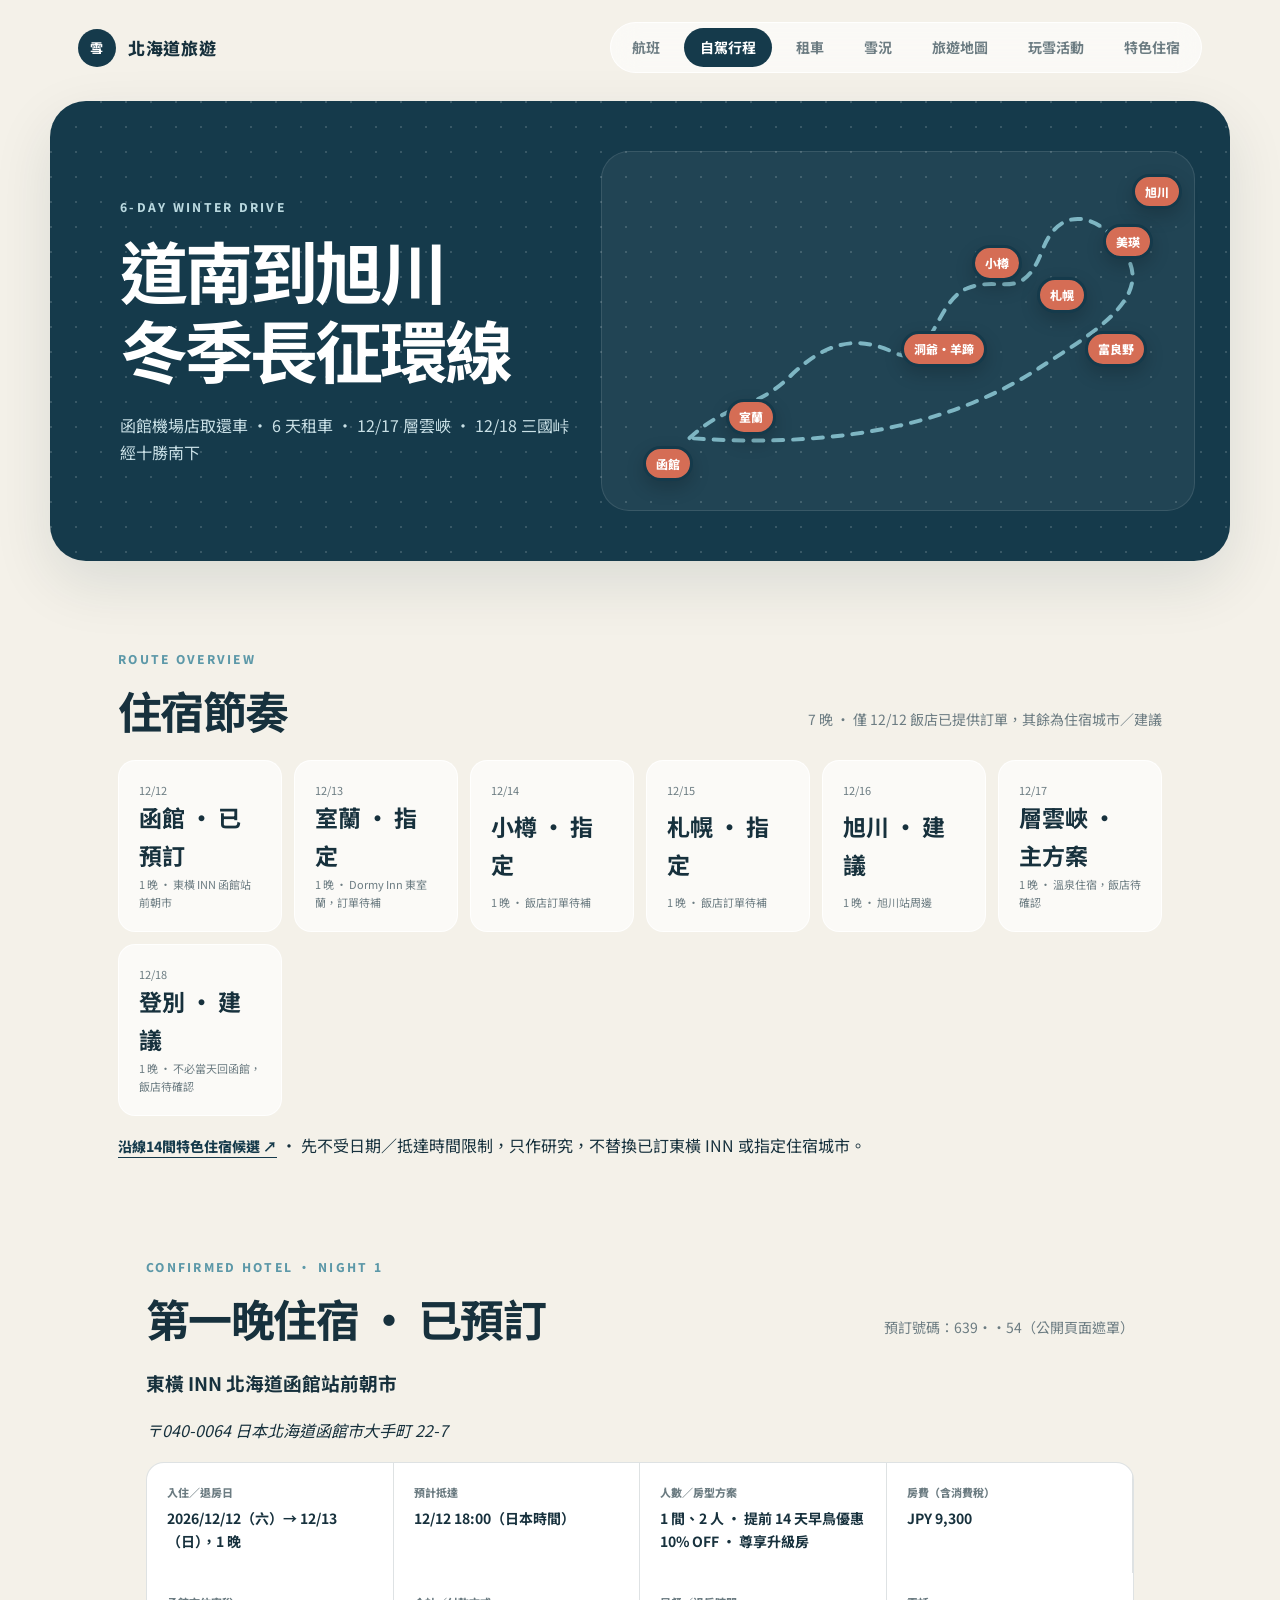
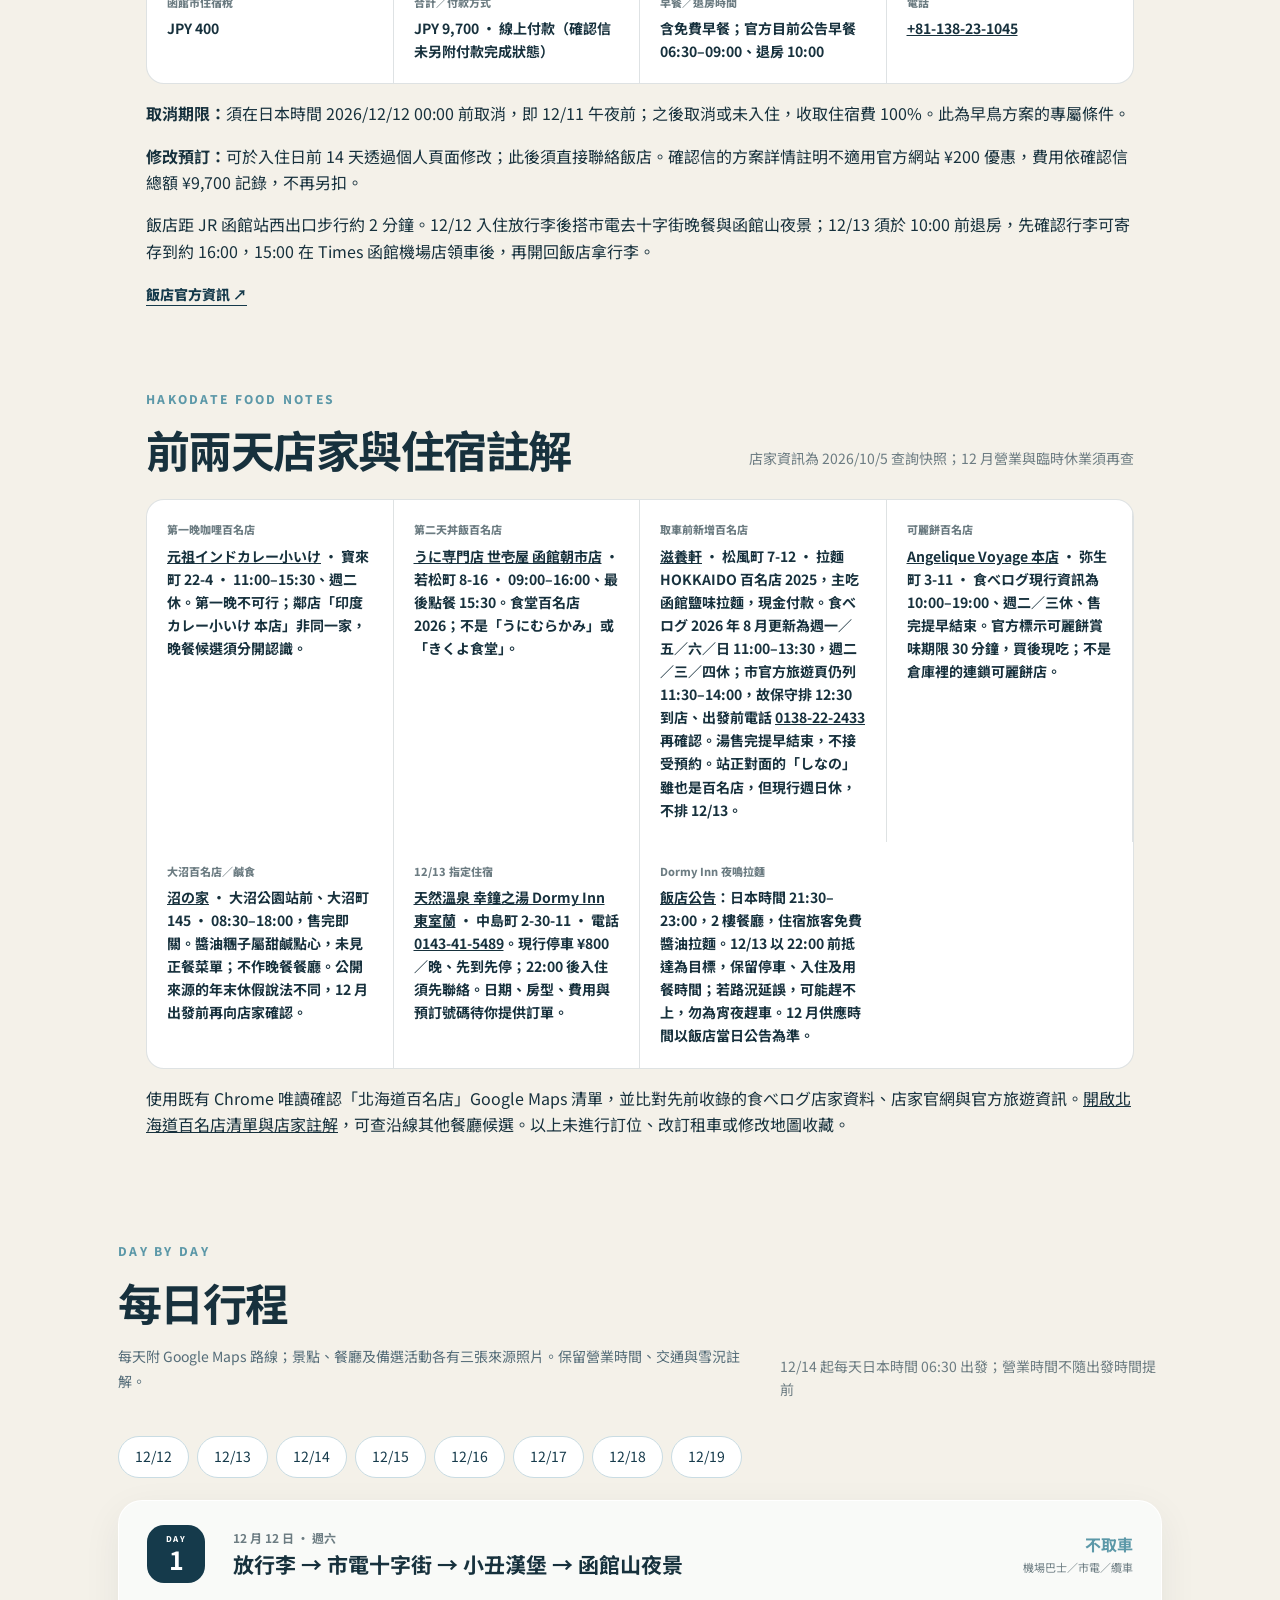
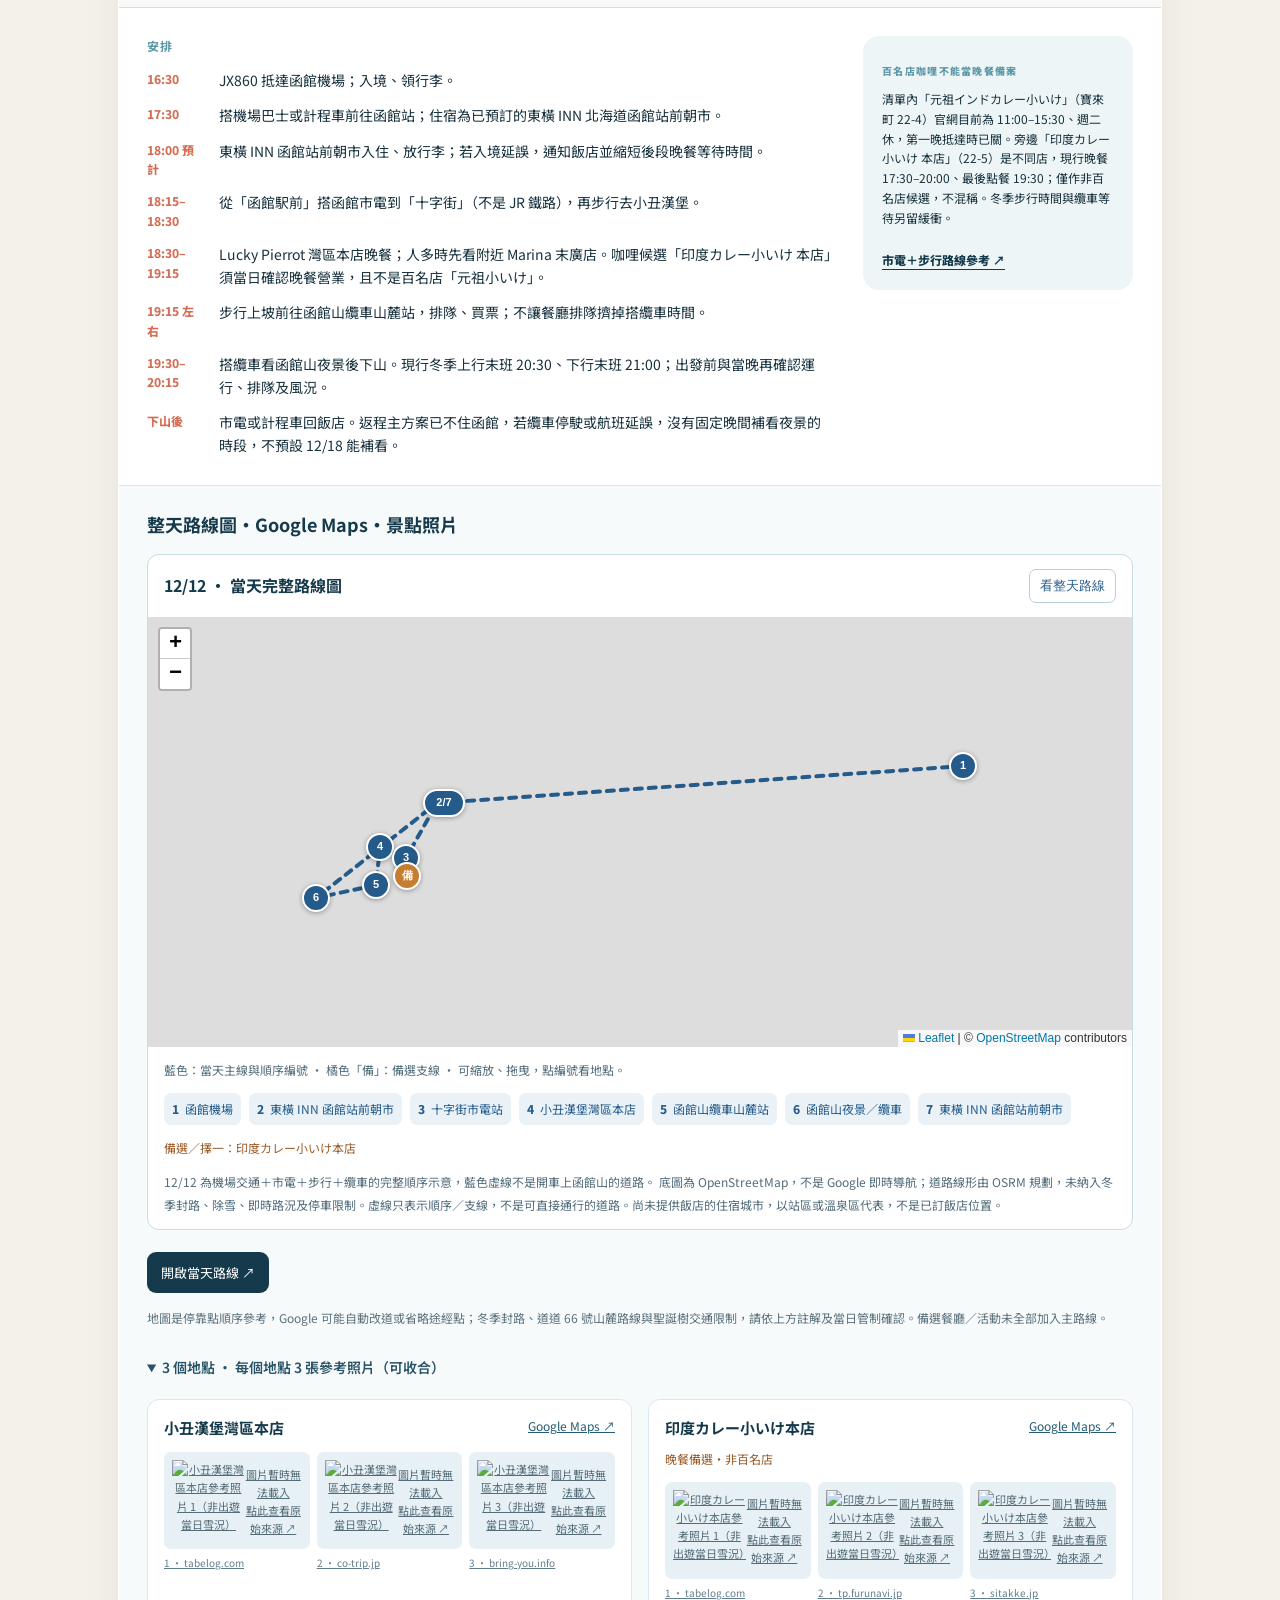
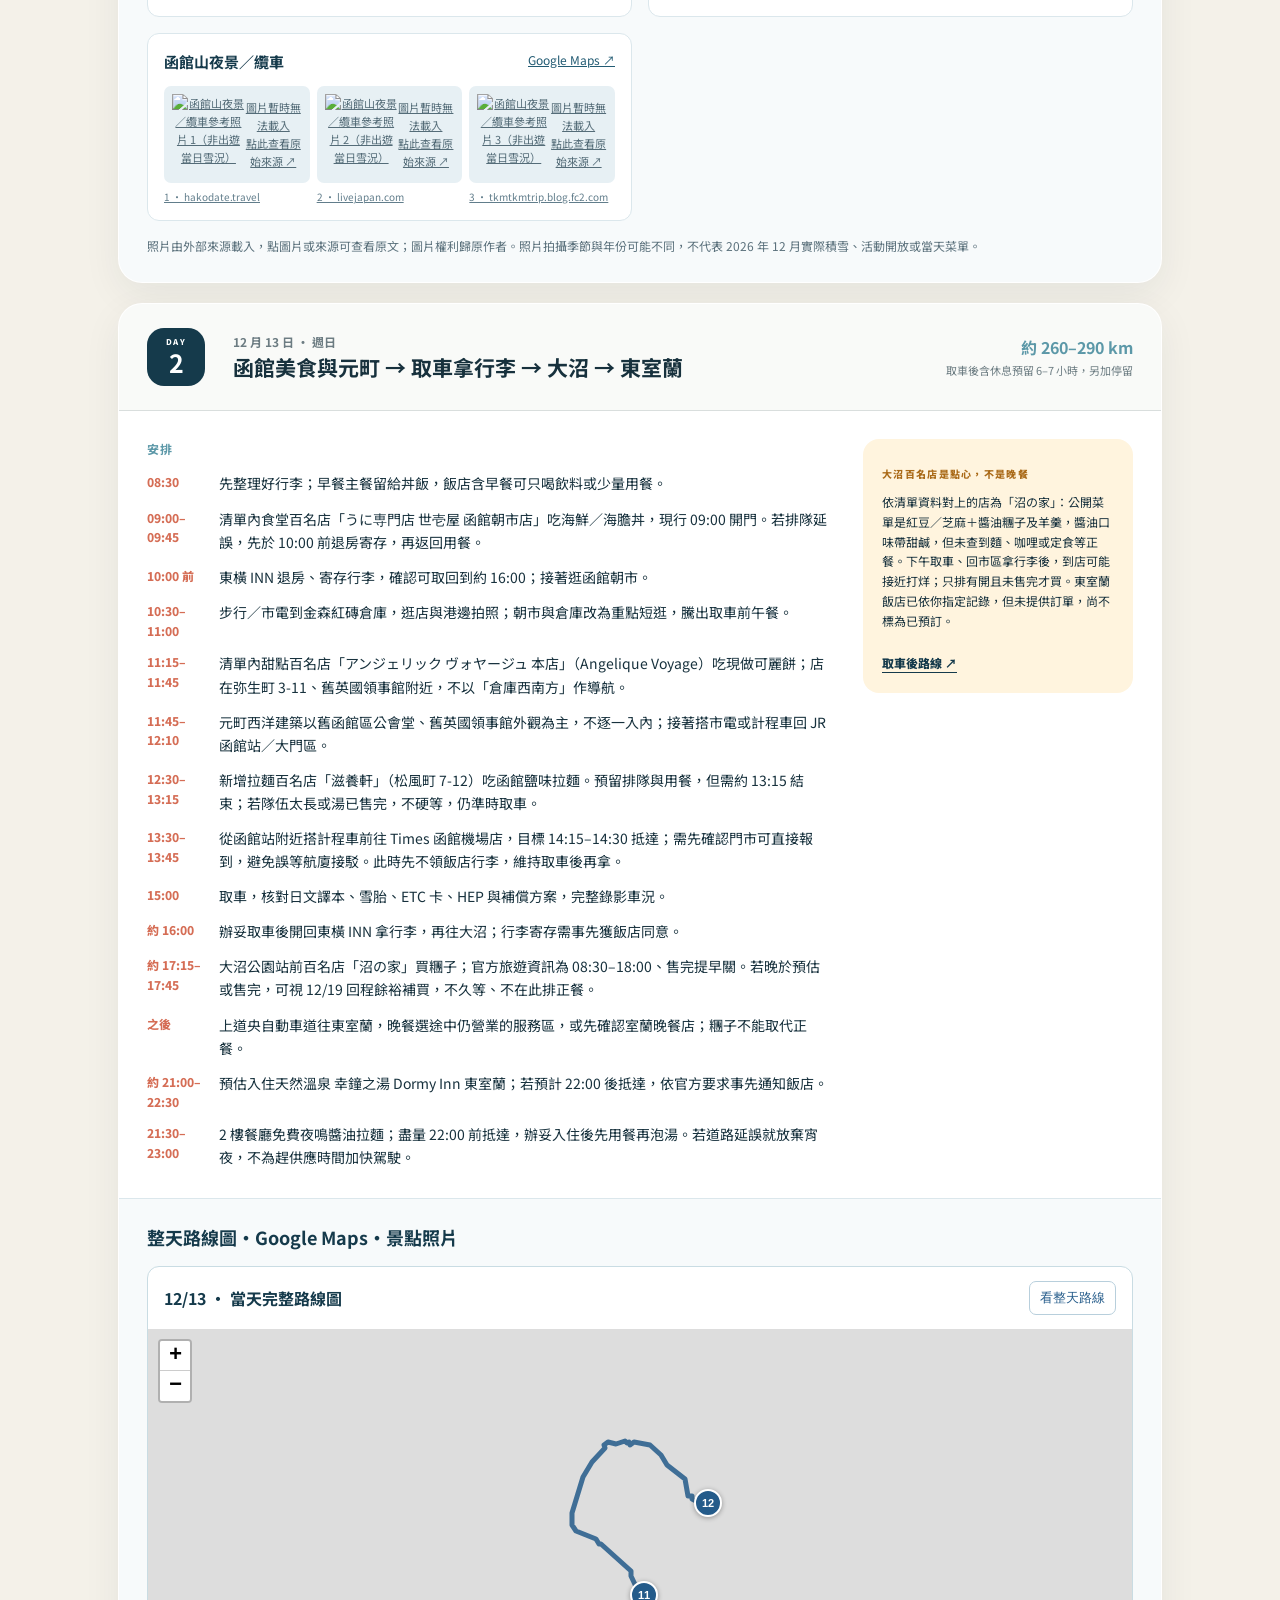
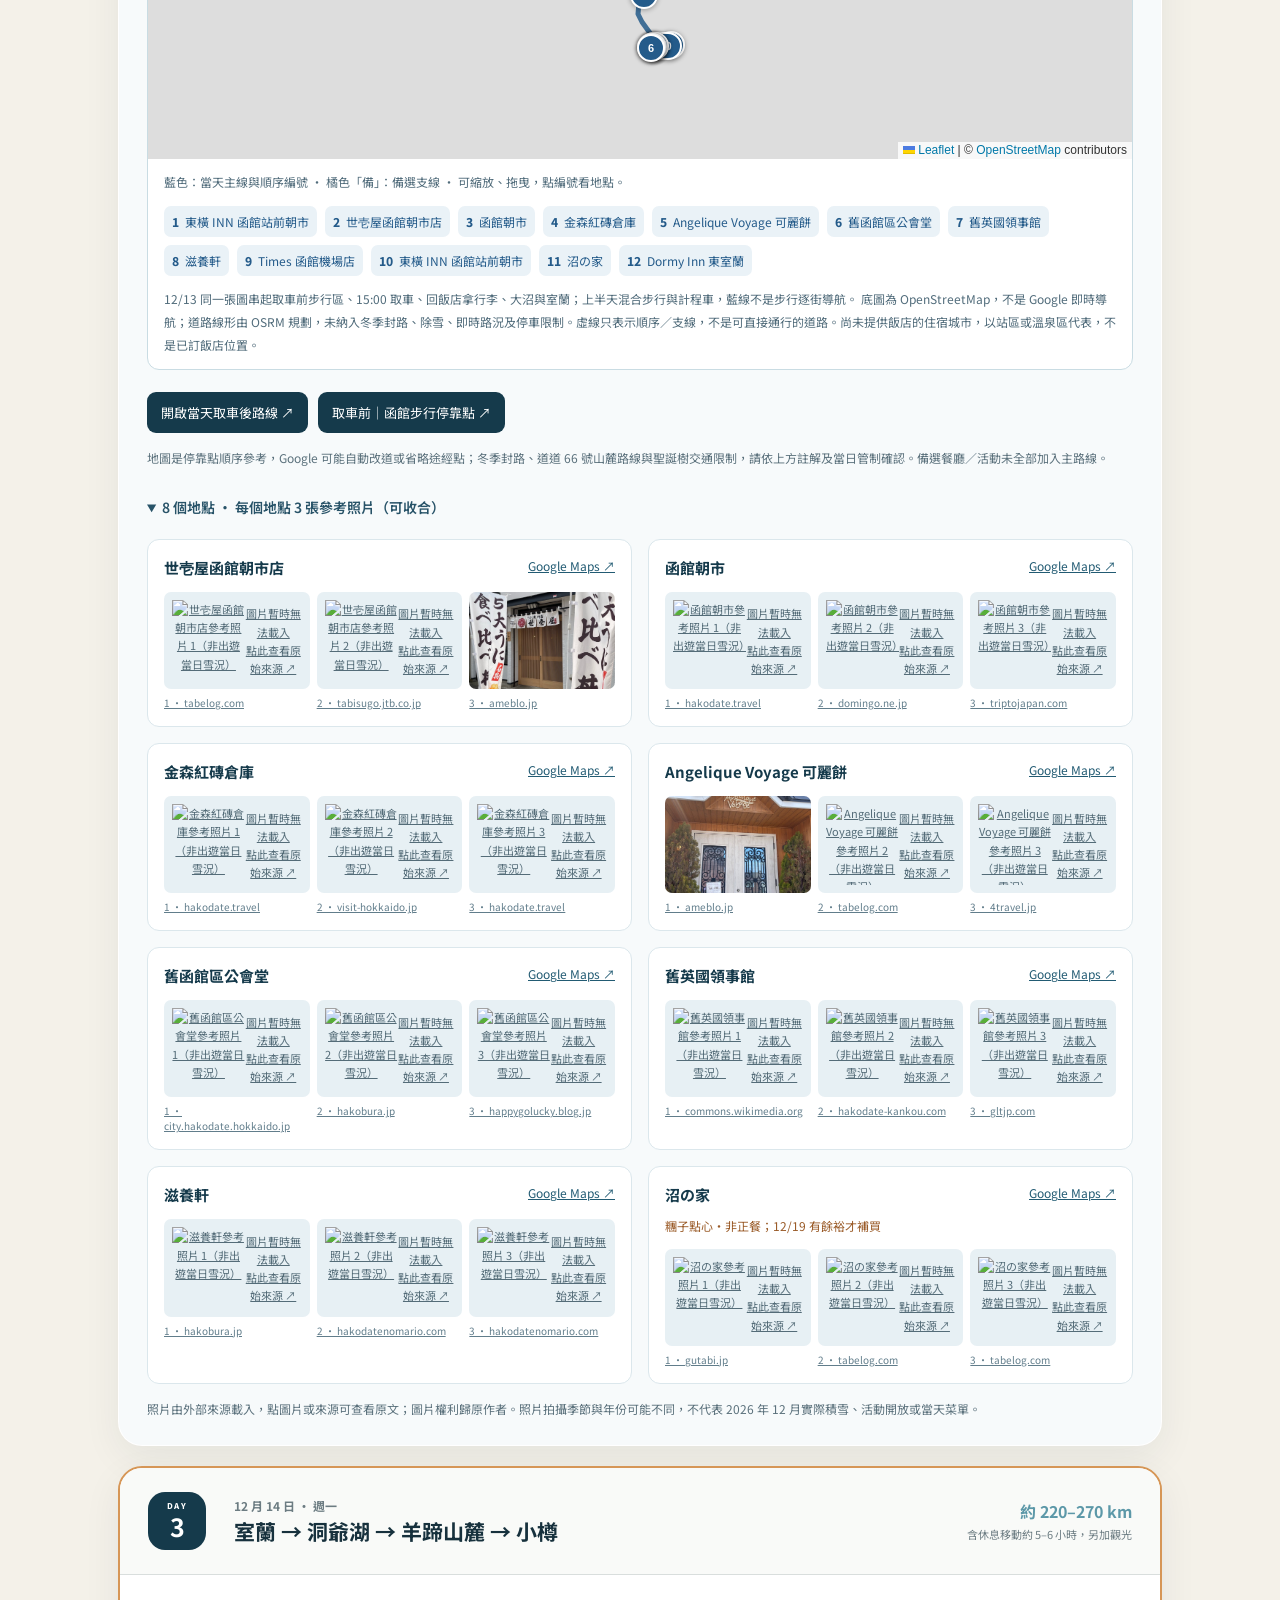
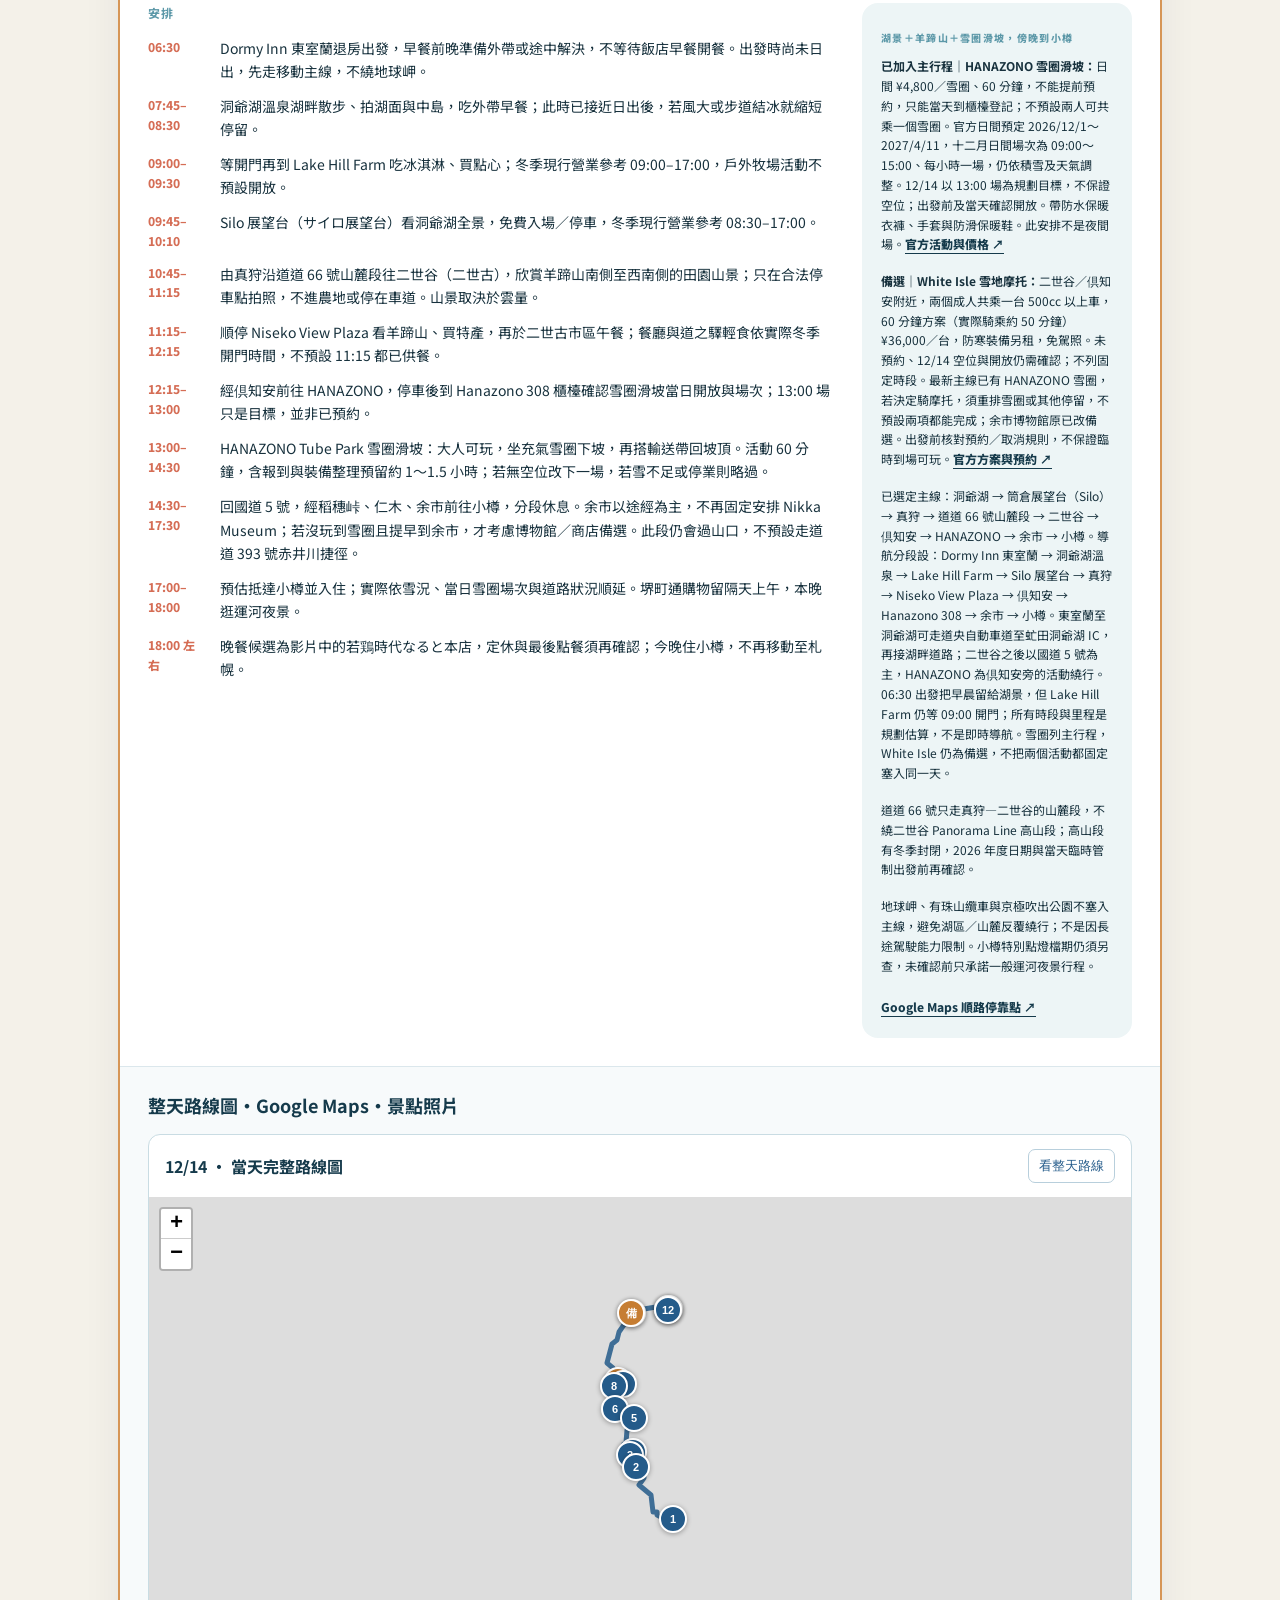
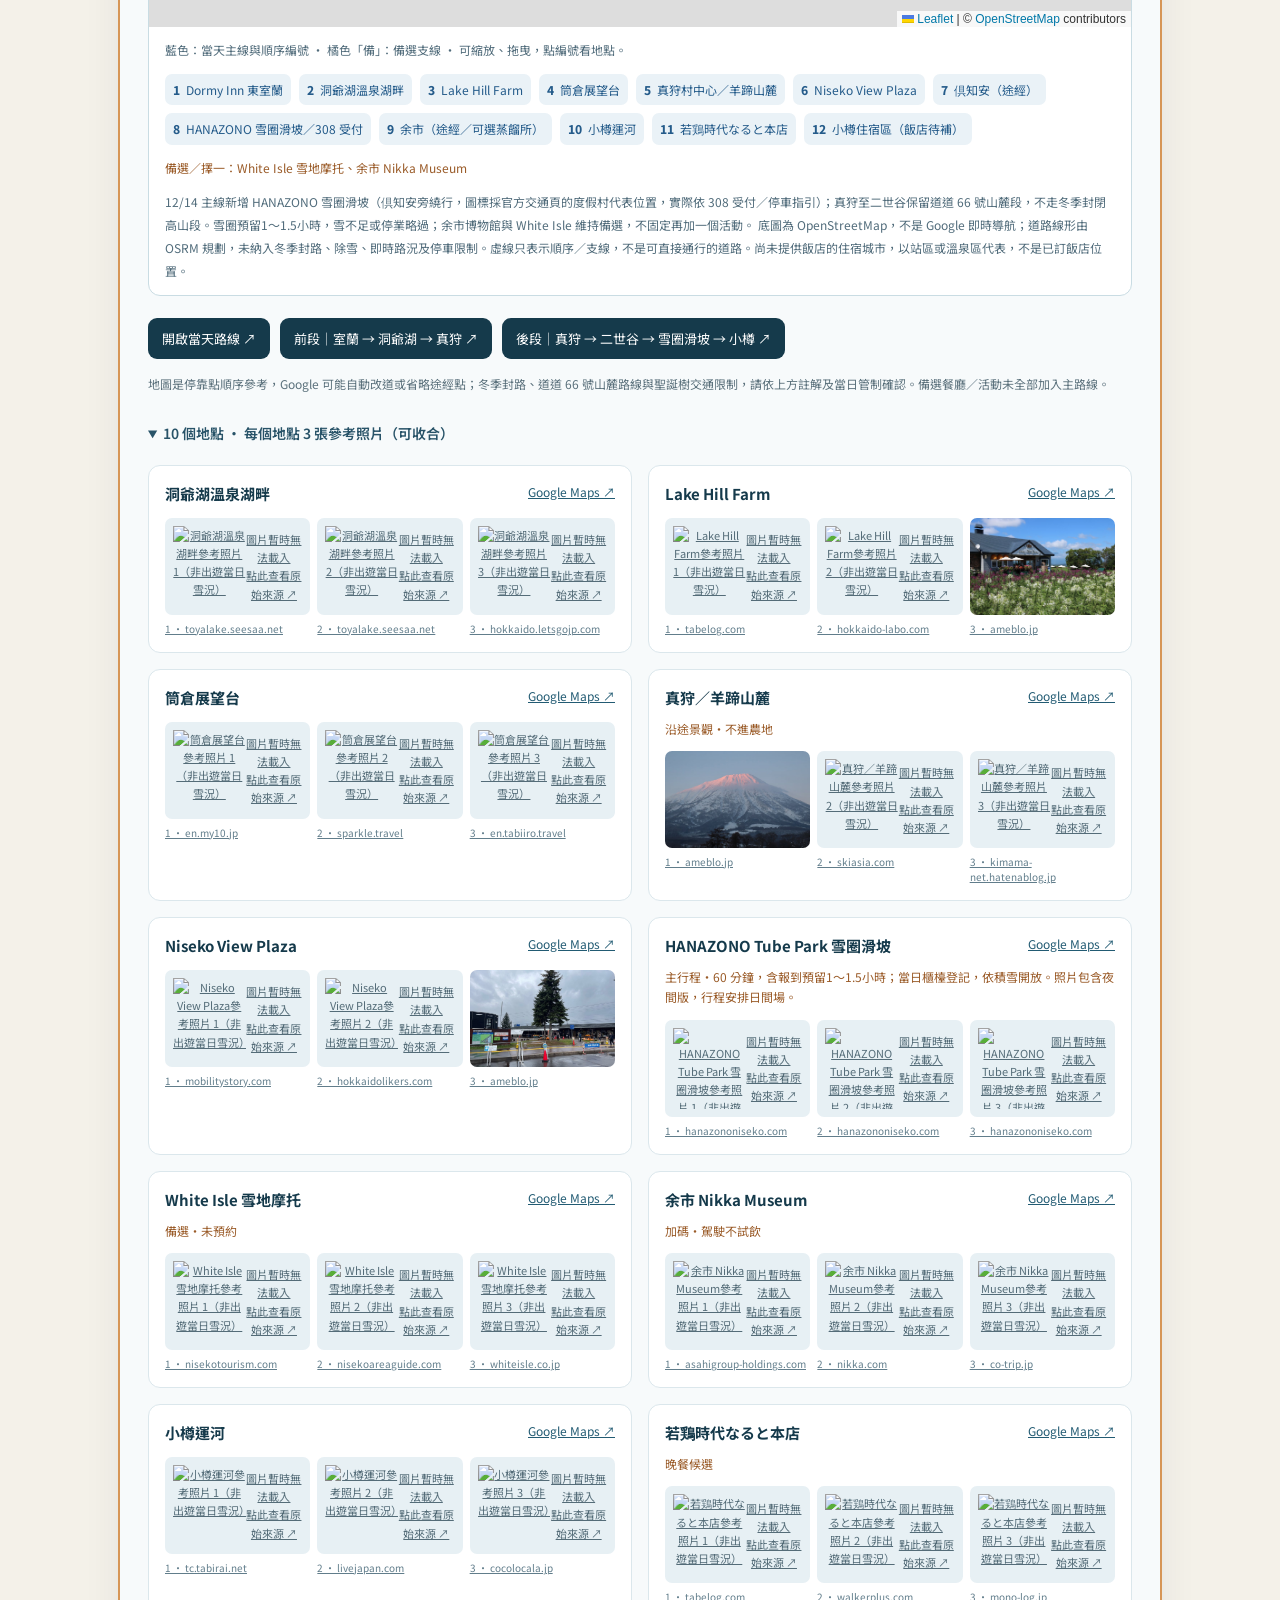
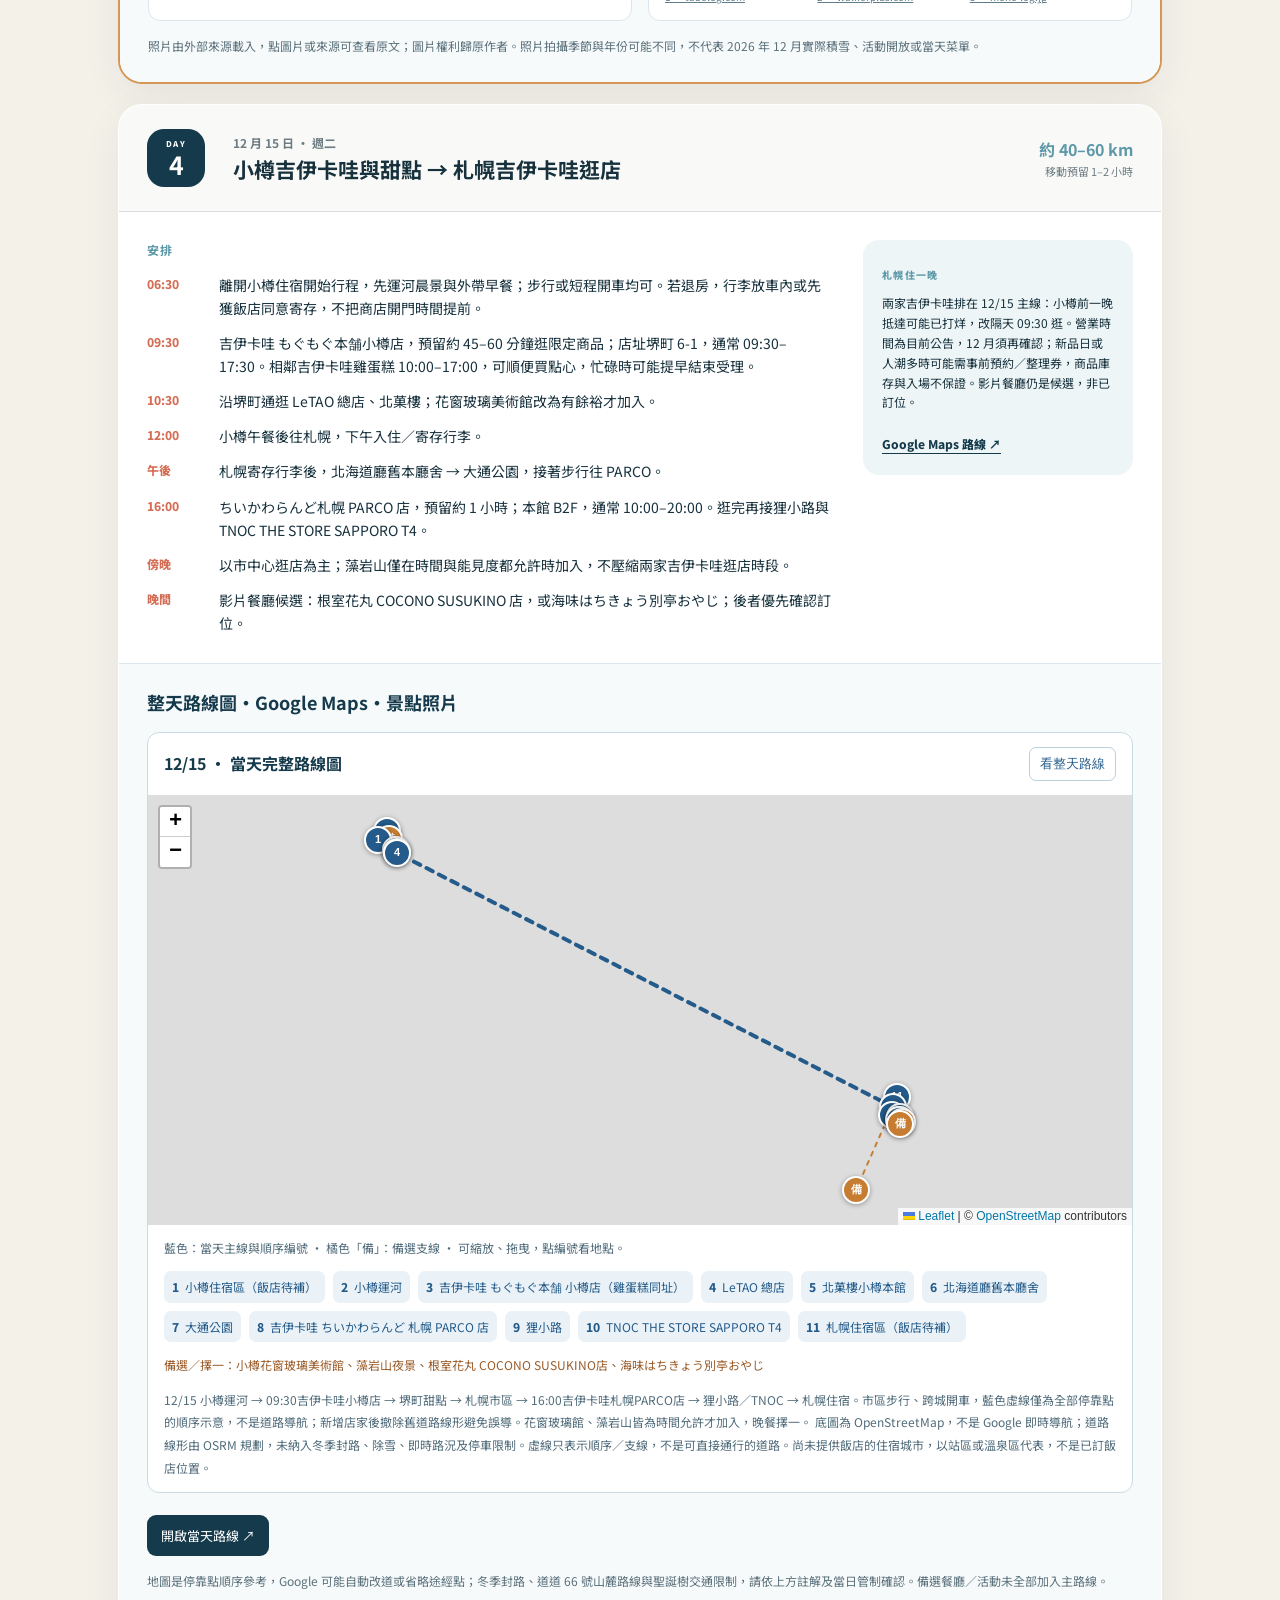
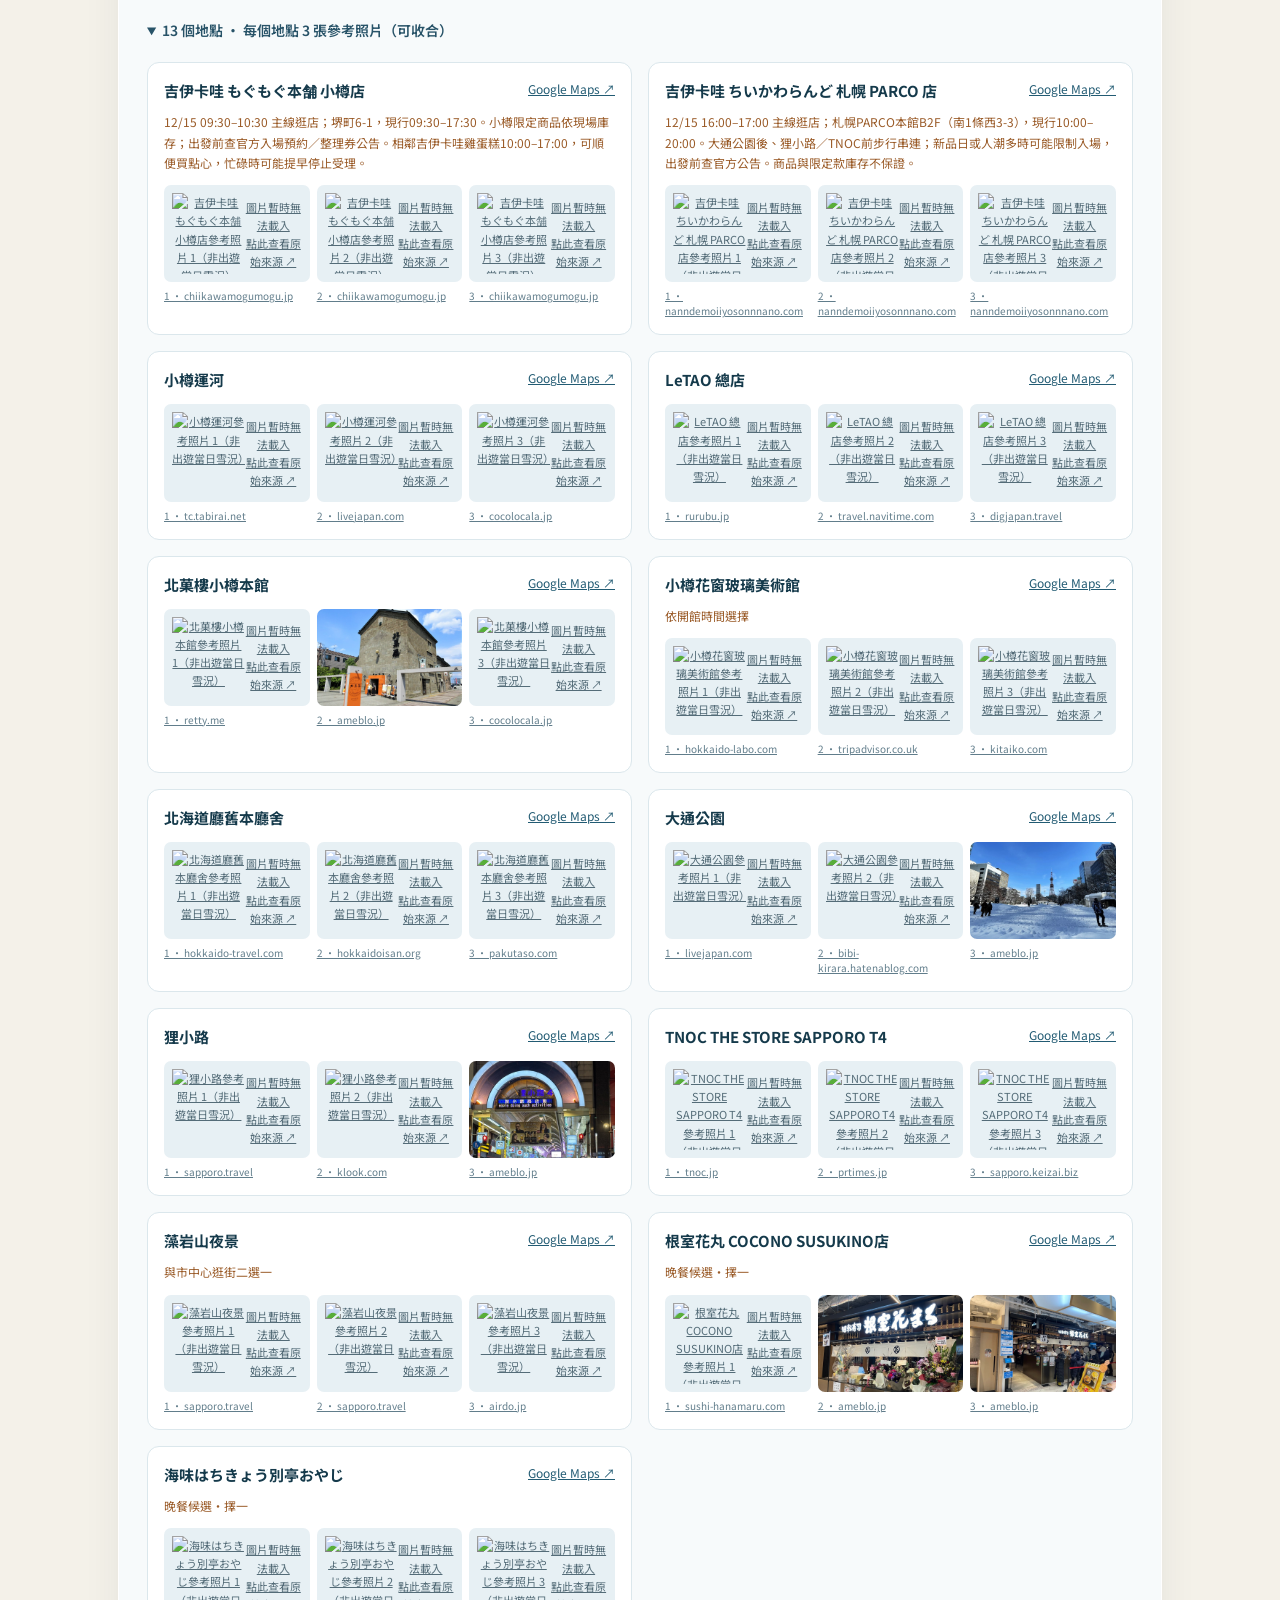
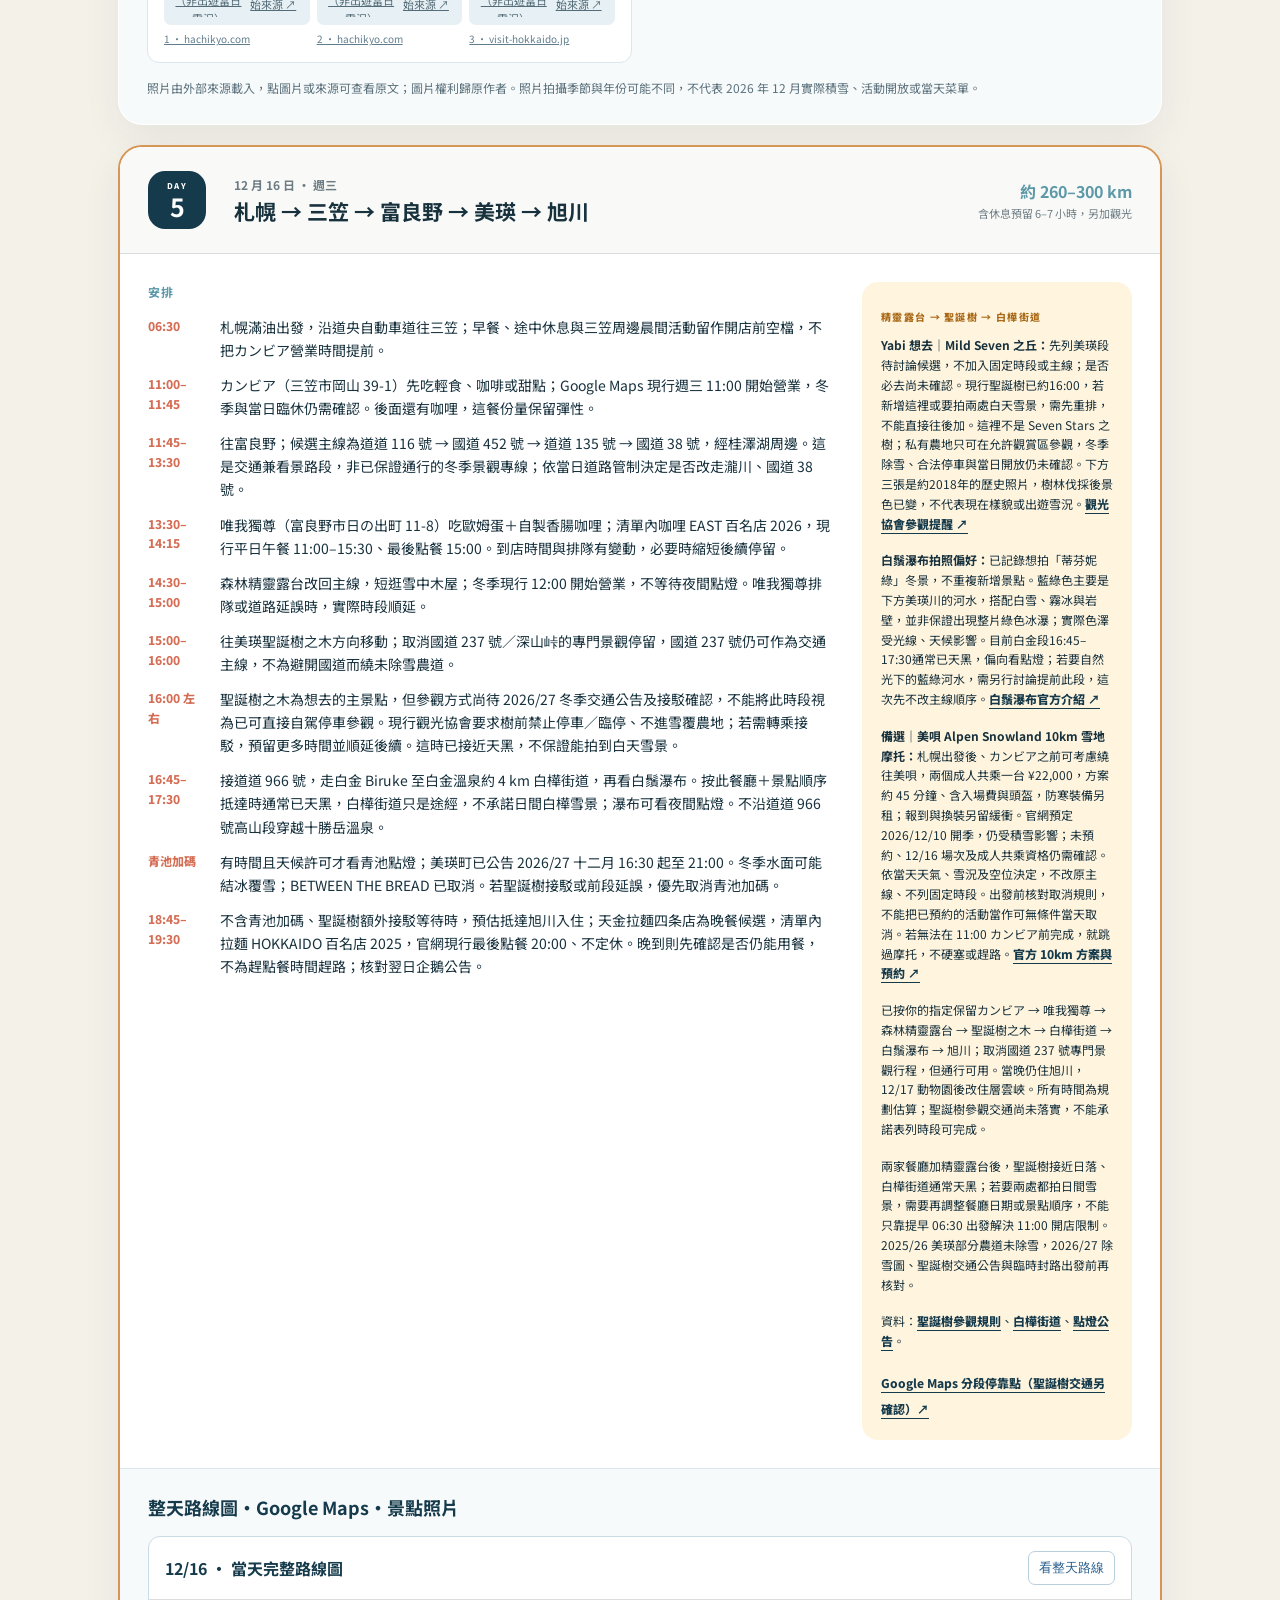
==== commit cabdfe68: "Sync travel notes with pending sights and photo preferences" ====
--- a/itinerary.html
+++ b/itinerary.html
@@ -295,6 +295,8 @@
             </div>
             <aside class="day-side warning-side">
               <span class="priority-label">精靈露台 → 聖誕樹 → 白樺街道</span>
+              <p><strong>Yabi 想去｜Mild Seven 之丘：</strong>先列美瑛段待討論候選，不加入固定時段或主線；是否必去尚未確認。現行聖誕樹已約16:00，若新增這裡或要拍兩處白天雪景，需先重排，不能直接往後加。這裡不是 Seven Stars 之樹；私有農地只可在允許觀賞區參觀，冬季除雪、合法停車與當日開放仍未確認。下方三張是約2018年的歷史照片，樹林伐採後景色已變，不代表現在樣貌或出遊雪況。<a href="https://www.biei-hokkaido.jp/ja/9388" target="_blank" rel="noopener noreferrer">觀光協會參觀提醒 ↗</a></p>
+              <p><strong>白鬚瀑布拍照偏好：</strong>已記錄想拍「蒂芬妮綠」冬景，不重複新增景點。藍綠色主要是下方美瑛川的河水，搭配白雪、霧冰與岩壁，並非保證出現整片綠色冰瀑；實際色澤受光線、天候影響。目前白金段16:45–17:30通常已天黑，偏向看點燈；若要自然光下的藍綠河水，需另行討論提前此段，這次先不改主線順序。<a href="https://www.biei-hokkaido.jp/ja/facility/shirahige-waterfalls" target="_blank" rel="noopener noreferrer">白鬚瀑布官方介紹 ↗</a></p>
               <p><strong>備選｜美唄 Alpen Snowland 10km 雪地摩托：</strong>札幌出發後、カンビア之前可考慮繞往美唄，兩個成人共乘一台 ¥22,000，方案約 45 分鐘、含入場費與頭盔，防寒裝備另租；報到與換裝另留緩衝。官網預定 2026/12/10 開季，仍受積雪影響；未預約、12/16 場次及成人共乘資格仍需確認。依當天天氣、雪況及空位決定，不改原主線、不列固定時段。出發前核對取消規則，不能把已預約的活動當作可無條件當天取消。若無法在 11:00 カンビア前完成，就跳過摩托，不硬塞或趕路。<a href="https://bibai-snowland.book.ntmg.com/products/ff47b986-478d-5b11-9d94-8fd0113c2c00?lng=zh-TW" target="_blank" rel="noopener noreferrer">官方 10km 方案與預約 ↗</a></p>
               <p>已按你的指定保留カンビア → 唯我獨尊 → 森林精靈露台 → 聖誕樹之木 → 白樺街道 → 白鬚瀑布 → 旭川；取消國道 237 號專門景觀行程，但通行可用。當晚仍住旭川，12/17 動物園後改住層雲峽。所有時間為規劃估算；聖誕樹參觀交通尚未落實，不能承諾表列時段可完成。</p>
               <p>兩家餐廳加精靈露台後，聖誕樹接近日落、白樺街道通常天黑；若要兩處都拍日間雪景，需要再調整餐廳日期或景點順序，不能只靠提早 06:30 出發解決 11:00 開店限制。2025/26 美瑛部分農道未除雪，2026/27 除雪圖、聖誕樹交通公告與臨時封路出發前再核對。</p>
@@ -361,6 +363,8 @@
             </div>
             <aside class="day-side warning-side">
               <span class="priority-label">把回程拆成兩天</span>
+              <p><strong>Yabi 想去｜幸福駅：</strong>先列12/18十勝回程待討論候選，尚未加入固定主線。位於帶廣南側，木造站舍、橘色柴油列車與幸福紀念車票，建議預留30–45分鐘；需要繞路，不是原音更上高速路線直接經過。官方目前冬季賣店09:30–15:00、免費停車，賣店時間不代表整座鐵道公園開放時間，當日營業再確認。若和長沼咖啡館15:00包場都要去，需一起重排十勝停留及登別抵達／飯店晚餐，不沿用原到達估算。<a href="https://www.visit-hokkaido.jp/tw/spot/detail_10129.html" target="_blank" rel="noopener noreferrer">官方景點資訊 ↗</a></p>
+              <p><strong>咖啡館預約追蹤：</strong>已設定每天台灣時間09:00檢查暫定2026/12/18場次，優先15:00–16:30；只提醒、不代訂，日期與時段仍未定案。2026/10/06查詢時12/18～12/24日曆尚未顯示場次，原因不明，不代表已滿或休業；首次確認可預約並通知後停止，最晚2026/12/19到期。最新狀態以預約頁與討論串通知為準。</p>
               <p><strong>Yabi 想去｜koyamame roastery：</strong>長沼町「丘の上珈琲」一樓，古董家具空間、一次一組包場。先列本日回程待調整點，非固定停留、未預約；原主線仍走道東高速接道央高速。若決定加入，可由道東高速追分町 IC 一帶繞往長沼，再往千歲／登別，實際出口與雪天通行需導航確認。15:00–16:30 場次為規劃候選，不代表有空位；加入後要重排十勝停留與登別抵達時間，原 16:30–18:00 到達估算不再適用，先確認飯店晚餐截止。<a href="https://www.koyamameroastery.com/" target="_blank" rel="noopener noreferrer">店家官網 ↗</a></p>
               <p>包場每人 ¥1,000／90 分鐘，兩人空間費共 ¥2,000，飲食另計；最多 5 人。現行場次 11:00–12:30、13:00–14:30、15:00–16:30；前一天以前線上預約，當天僅現場有空位才可能受理。先到 2F 受付、點餐付款，再進 1F，不是可自由入內參觀的一般咖啡館。供餐的丘の上珈琲官方週三休，12/16 先避開；冬季臨休、1F 日期與時段仍須查預約頁。<a href="https://select-type.com/rsv/?id=aAEWucIb_Cs&amp;w_flg=1" target="_blank" rel="noopener noreferrer">官方線上預約／空位查詢 ↗</a></p>
               <p>已升為主方案：12/17 層雲峽、12/18 三國峠經十勝後住登別、12/19 回函館機場 15:00 還車。18 號住宿城市為建議、不是已預訂。若三國峠封路，改層雲峽 → 上川／旭川 → 道央高速 → 登別，放棄三國峠與十勝，不為看景硬走封路。</p>
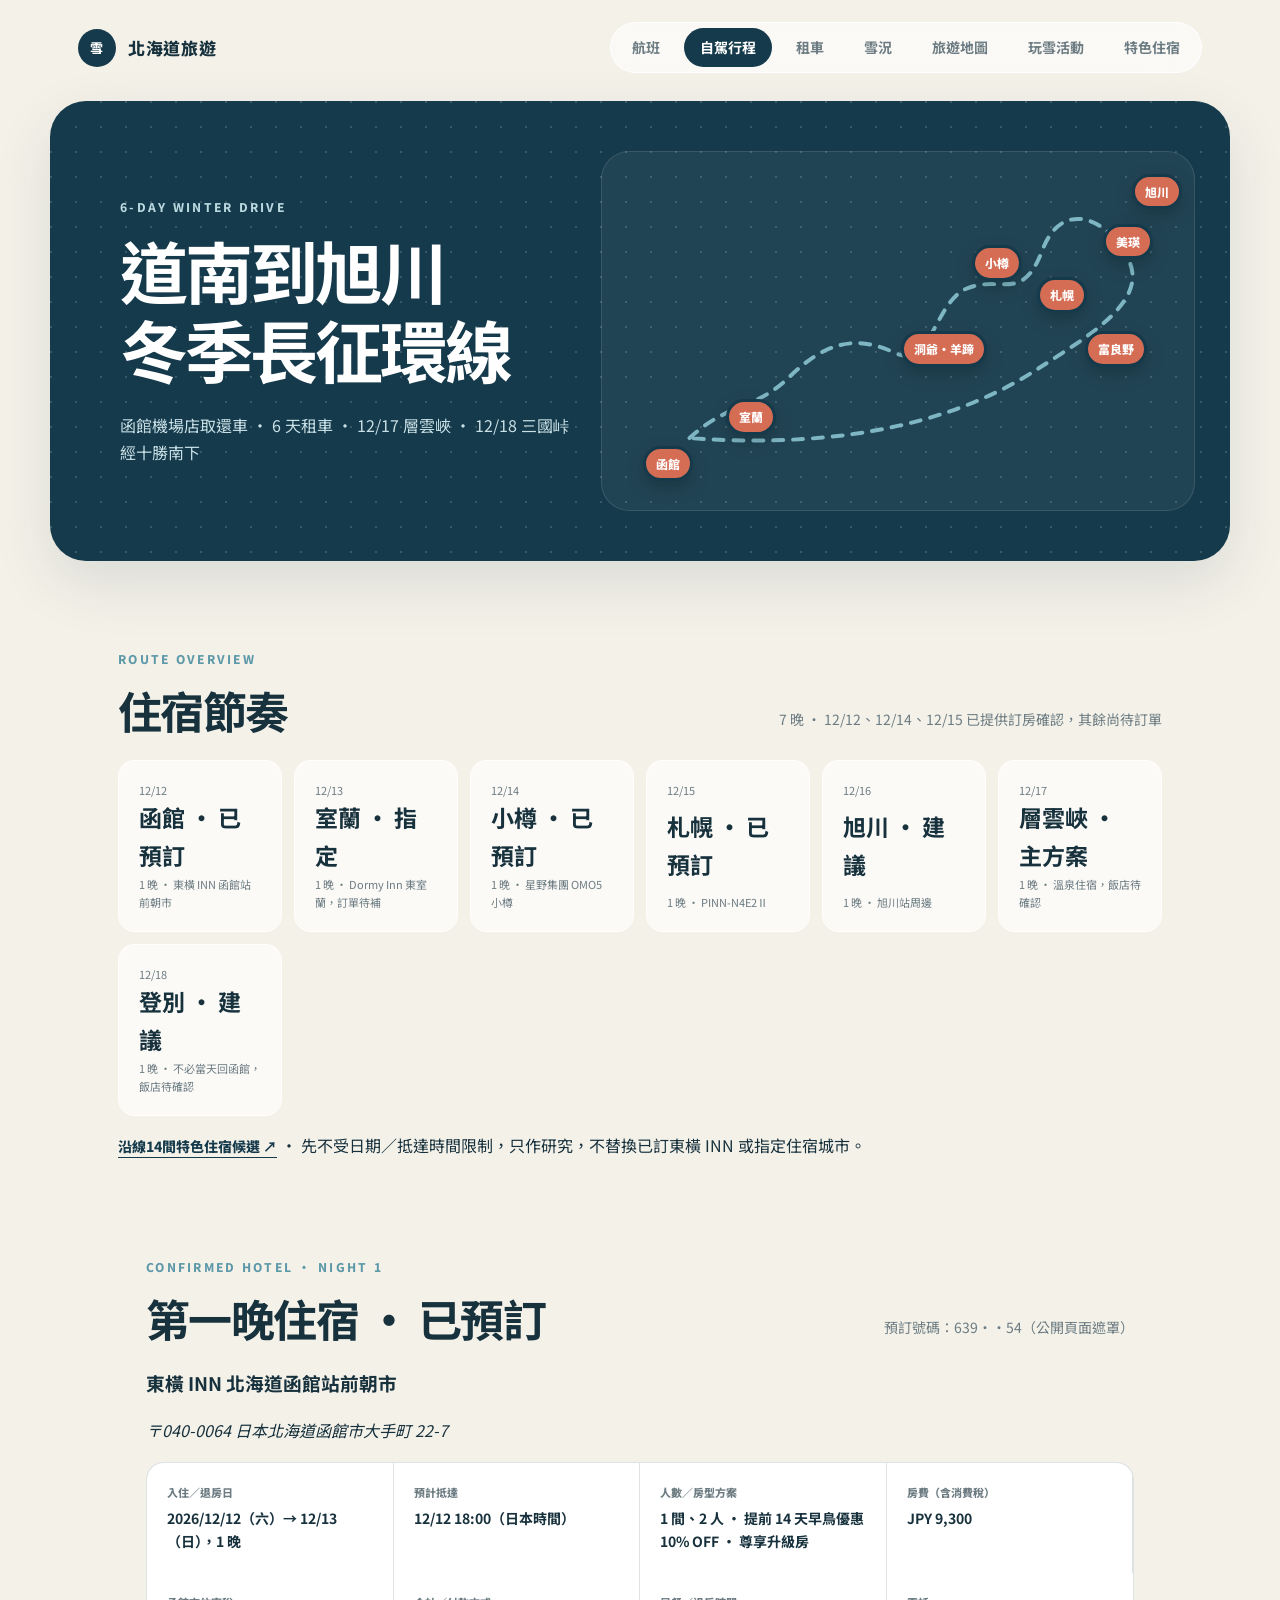
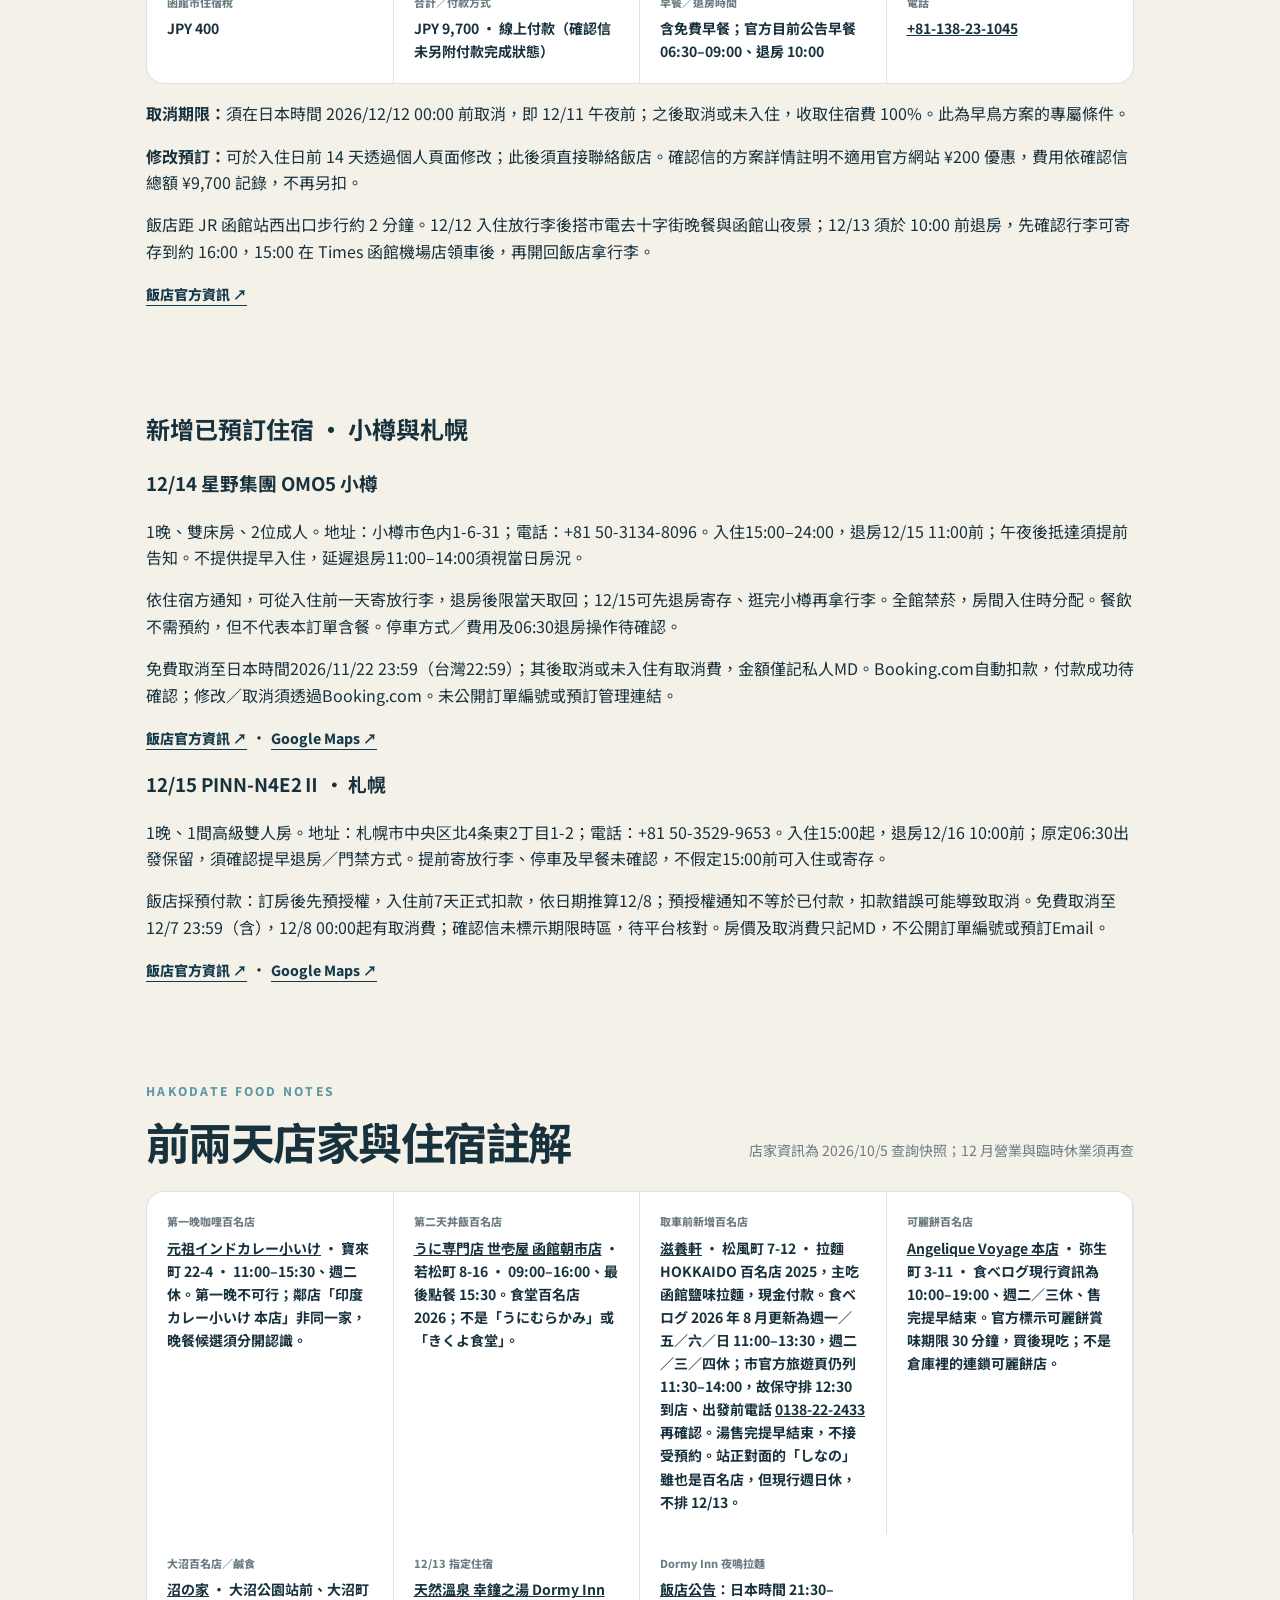
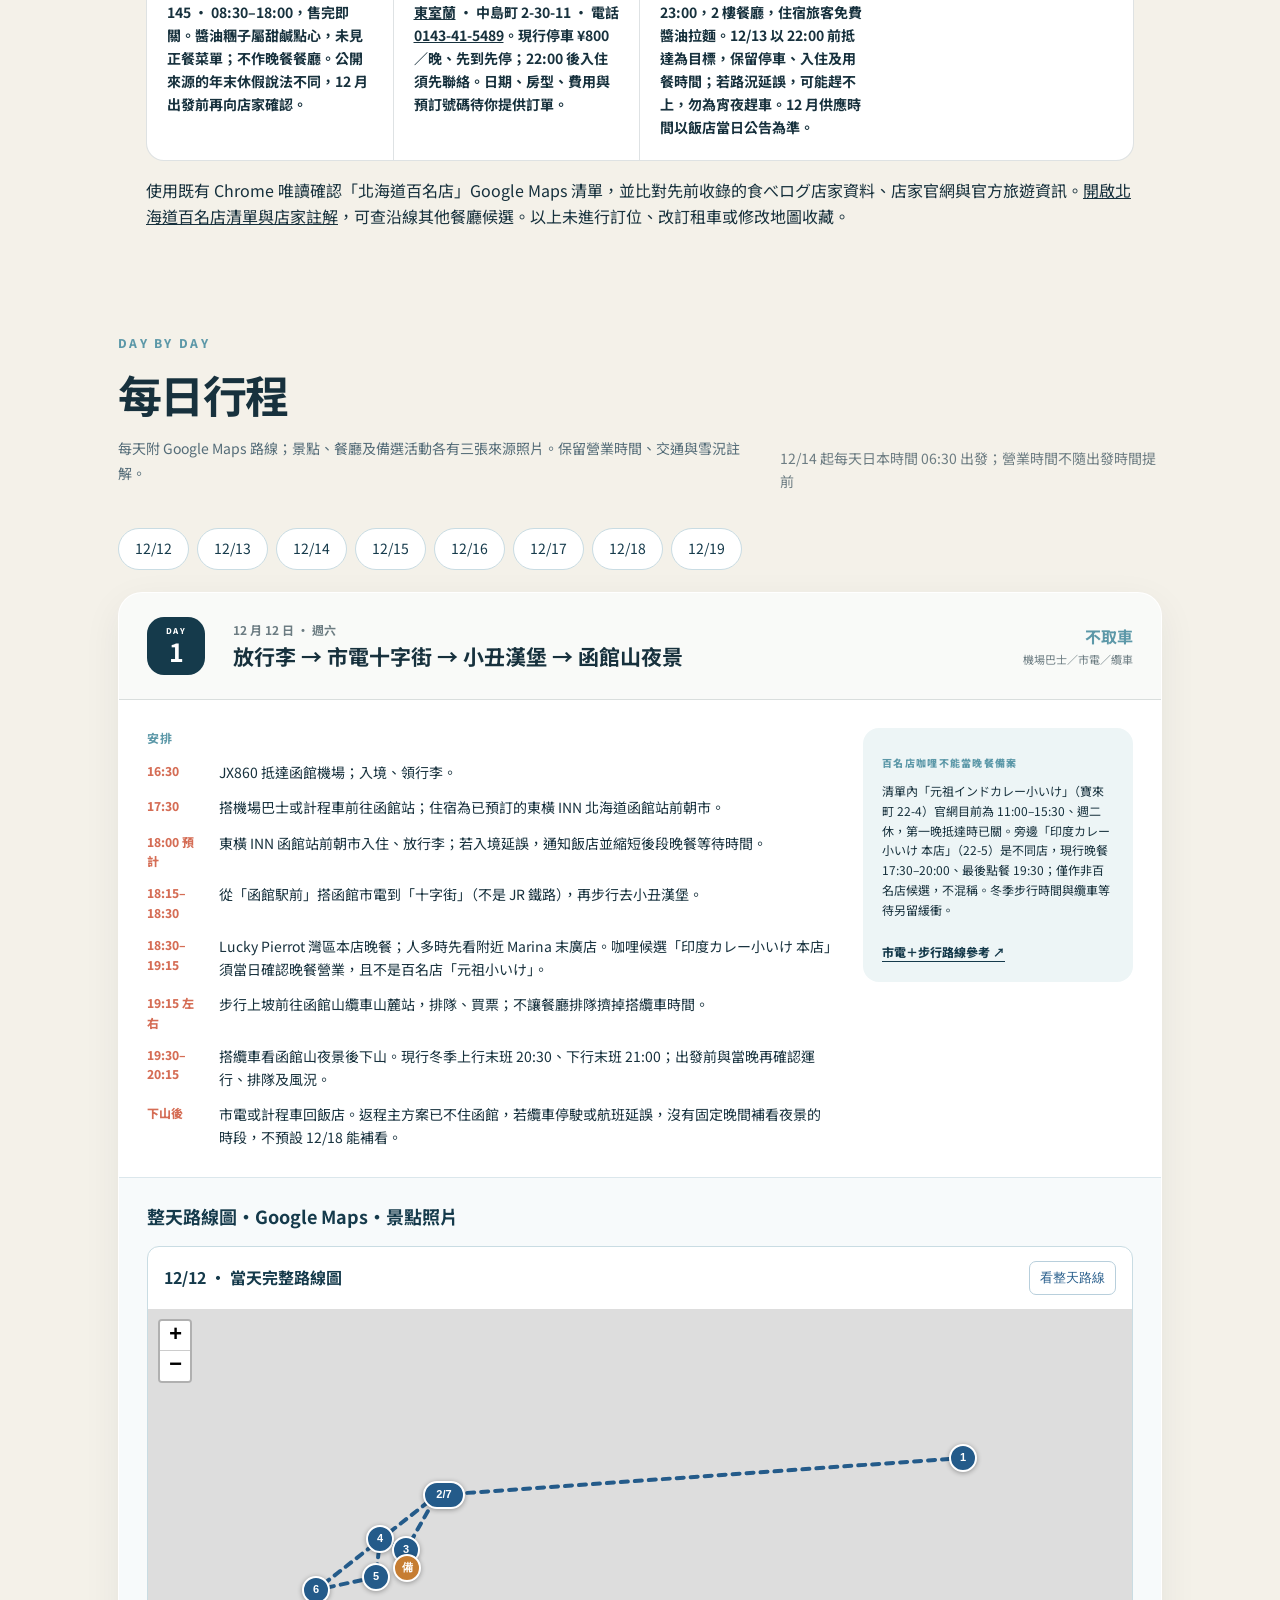
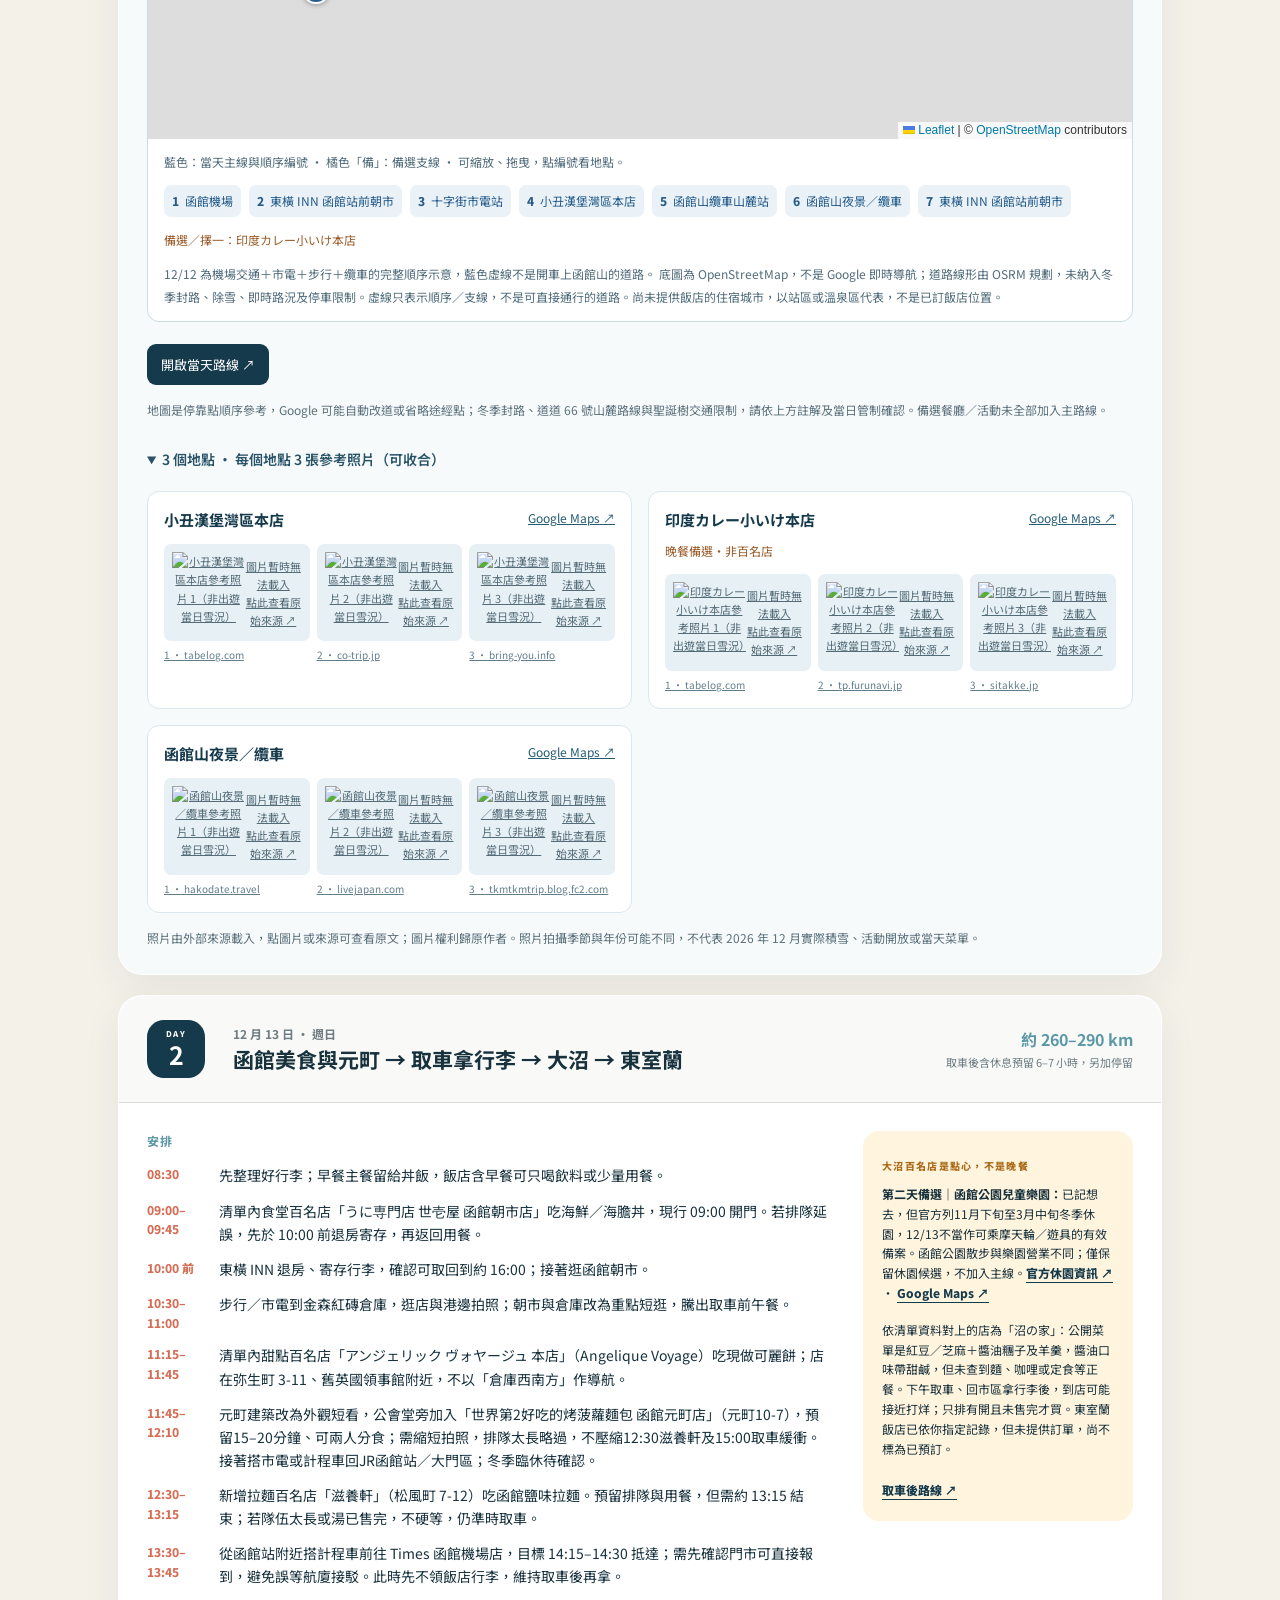
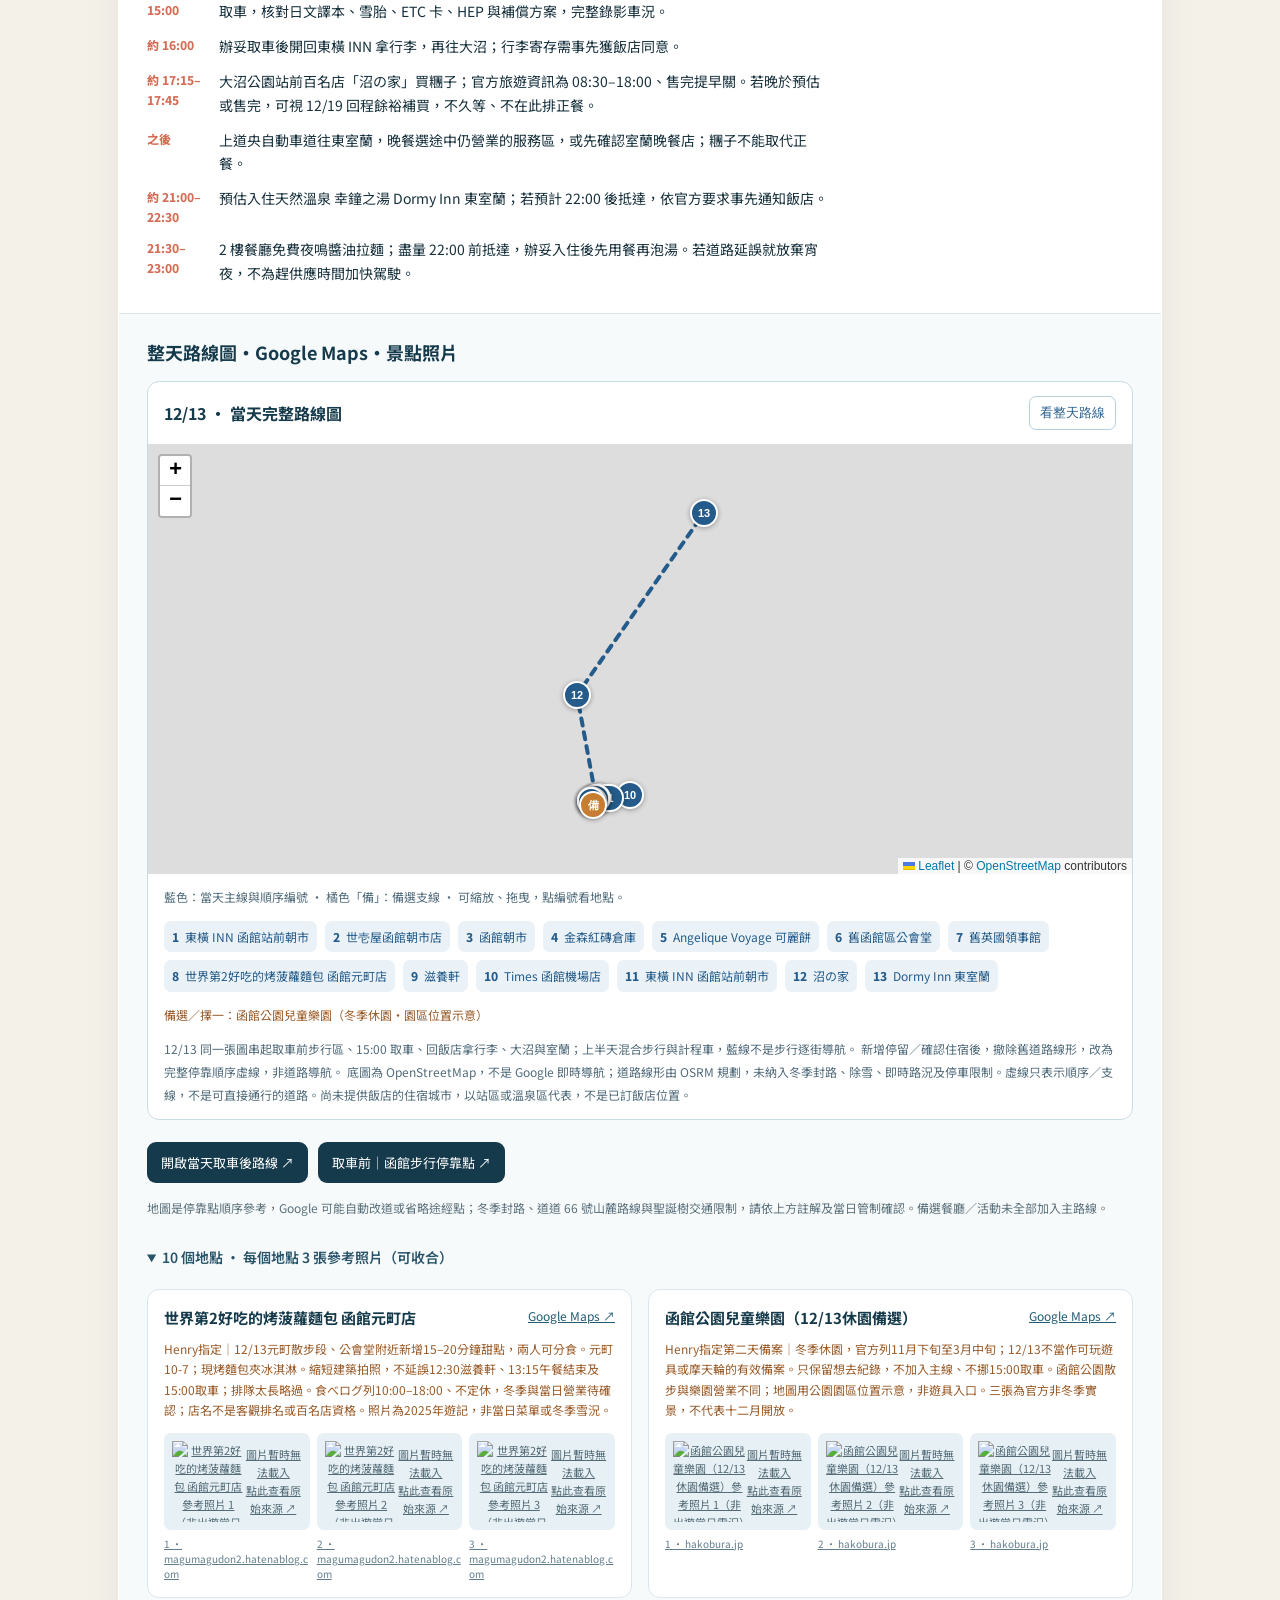
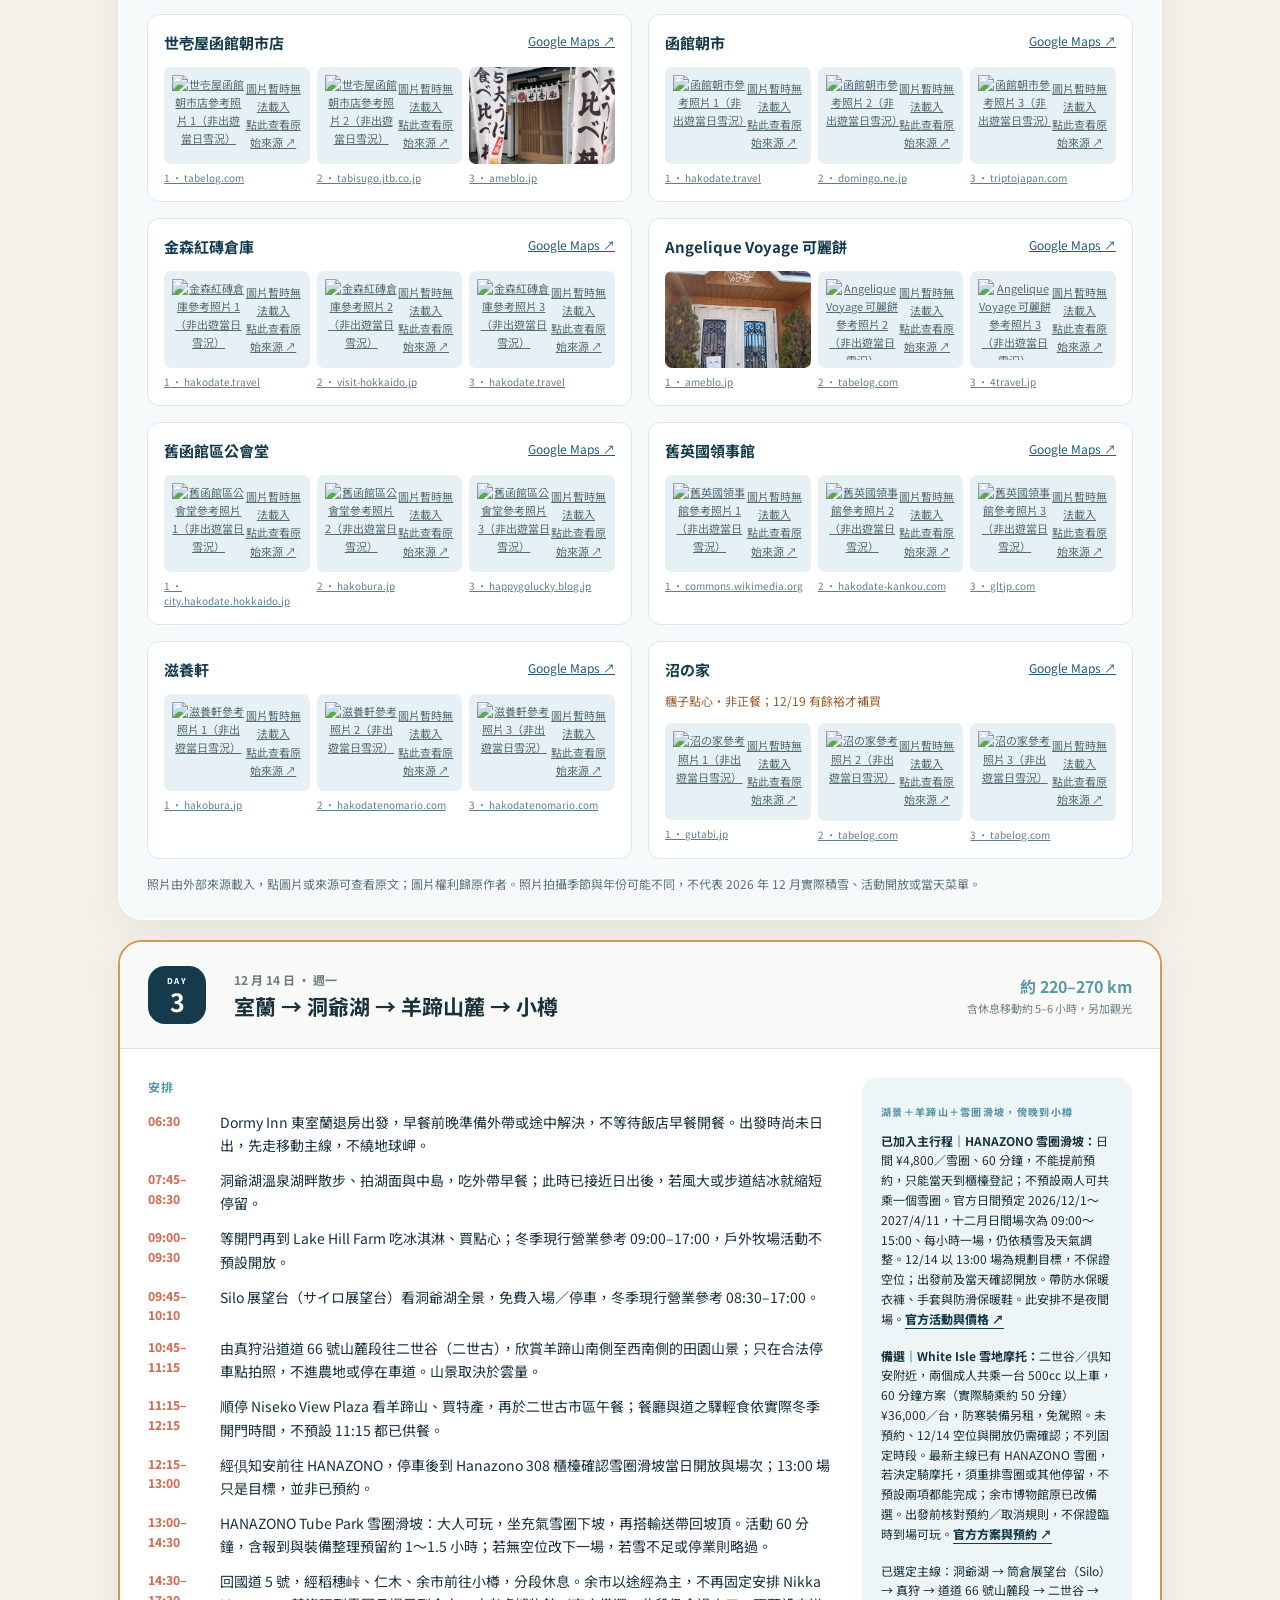
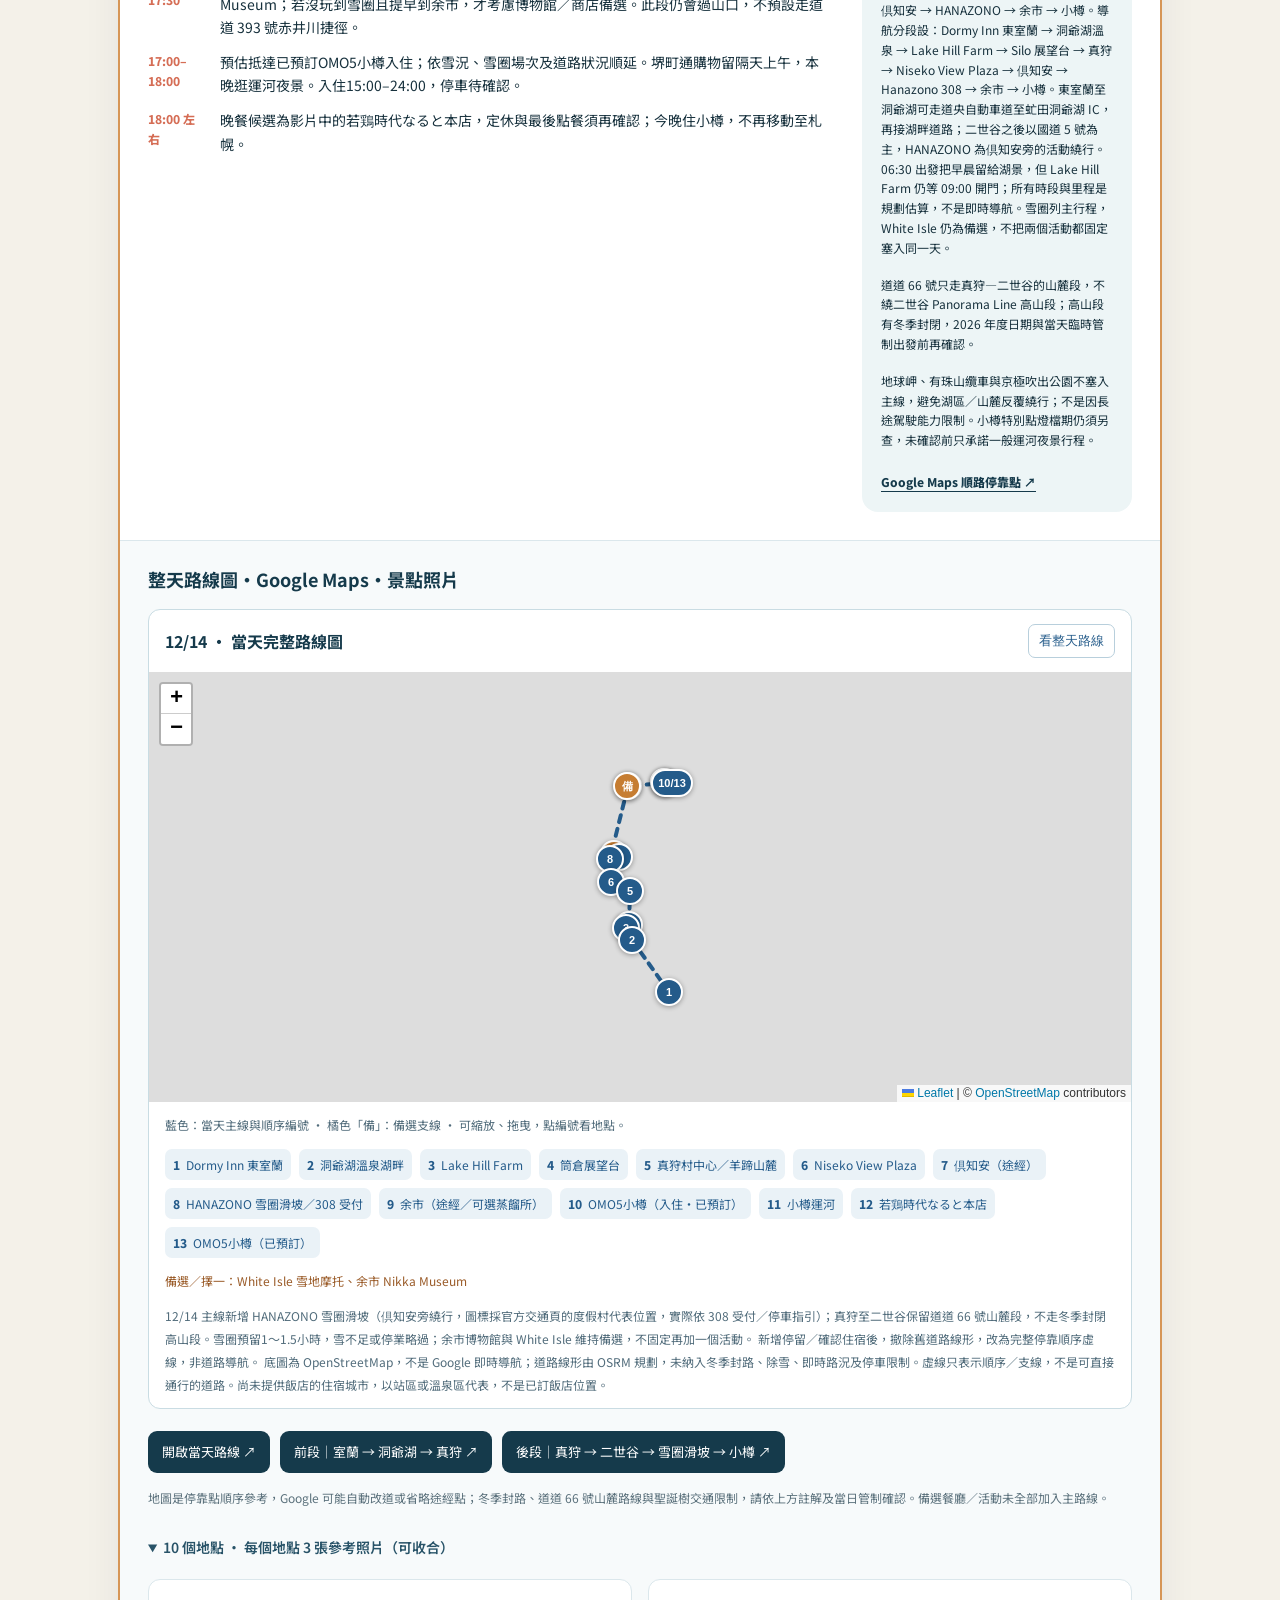
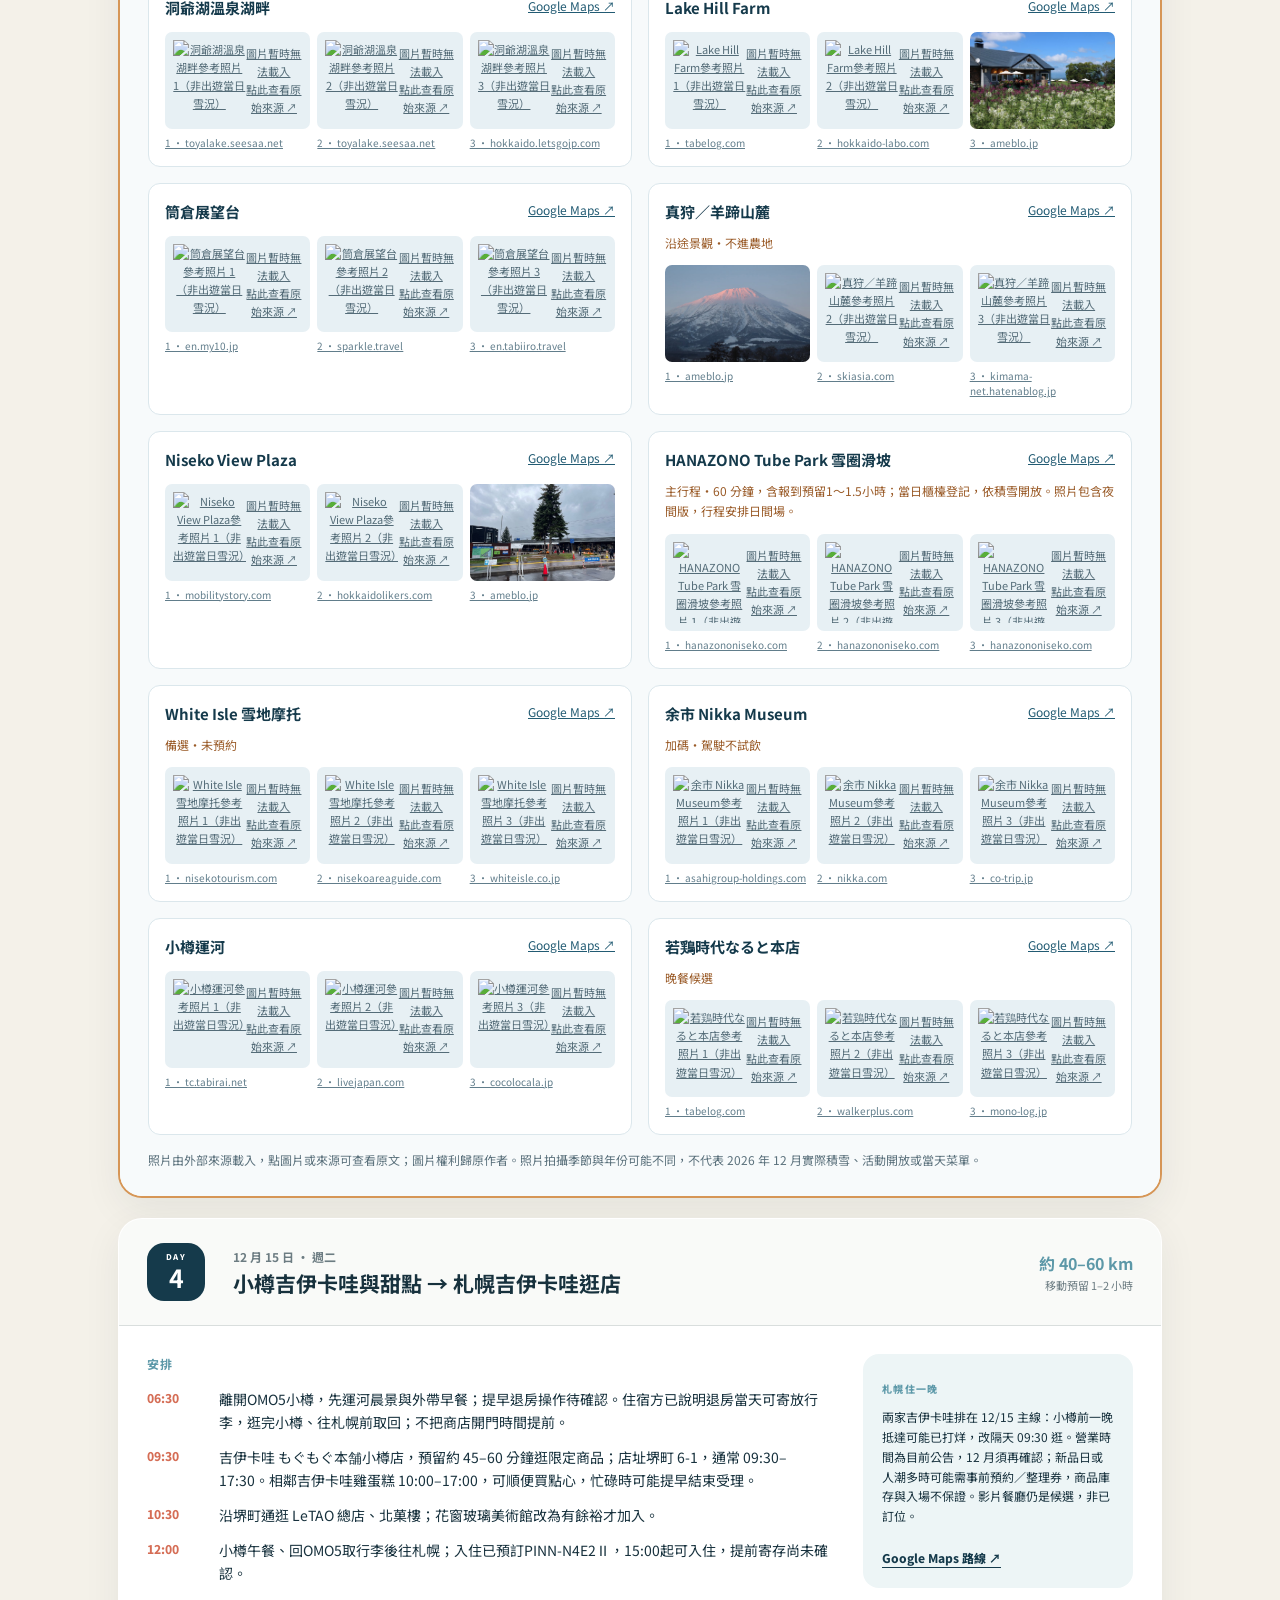
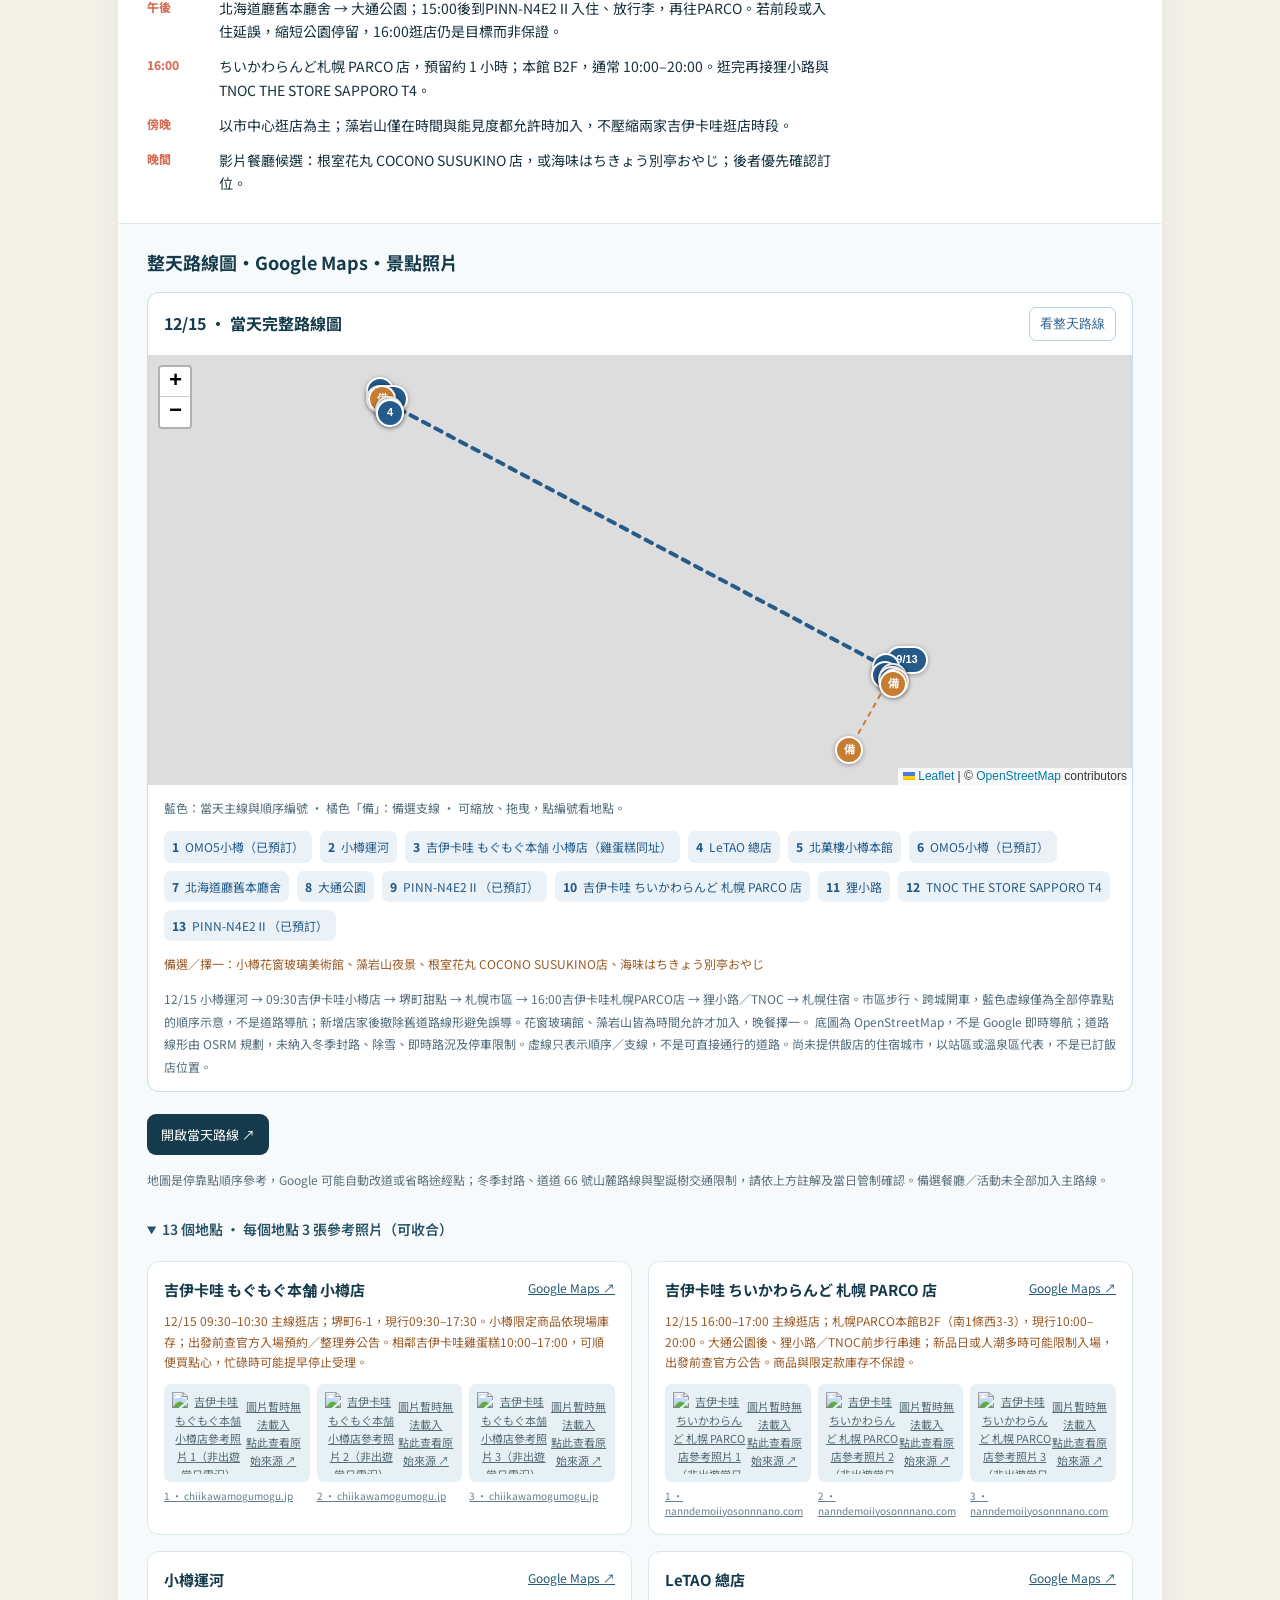
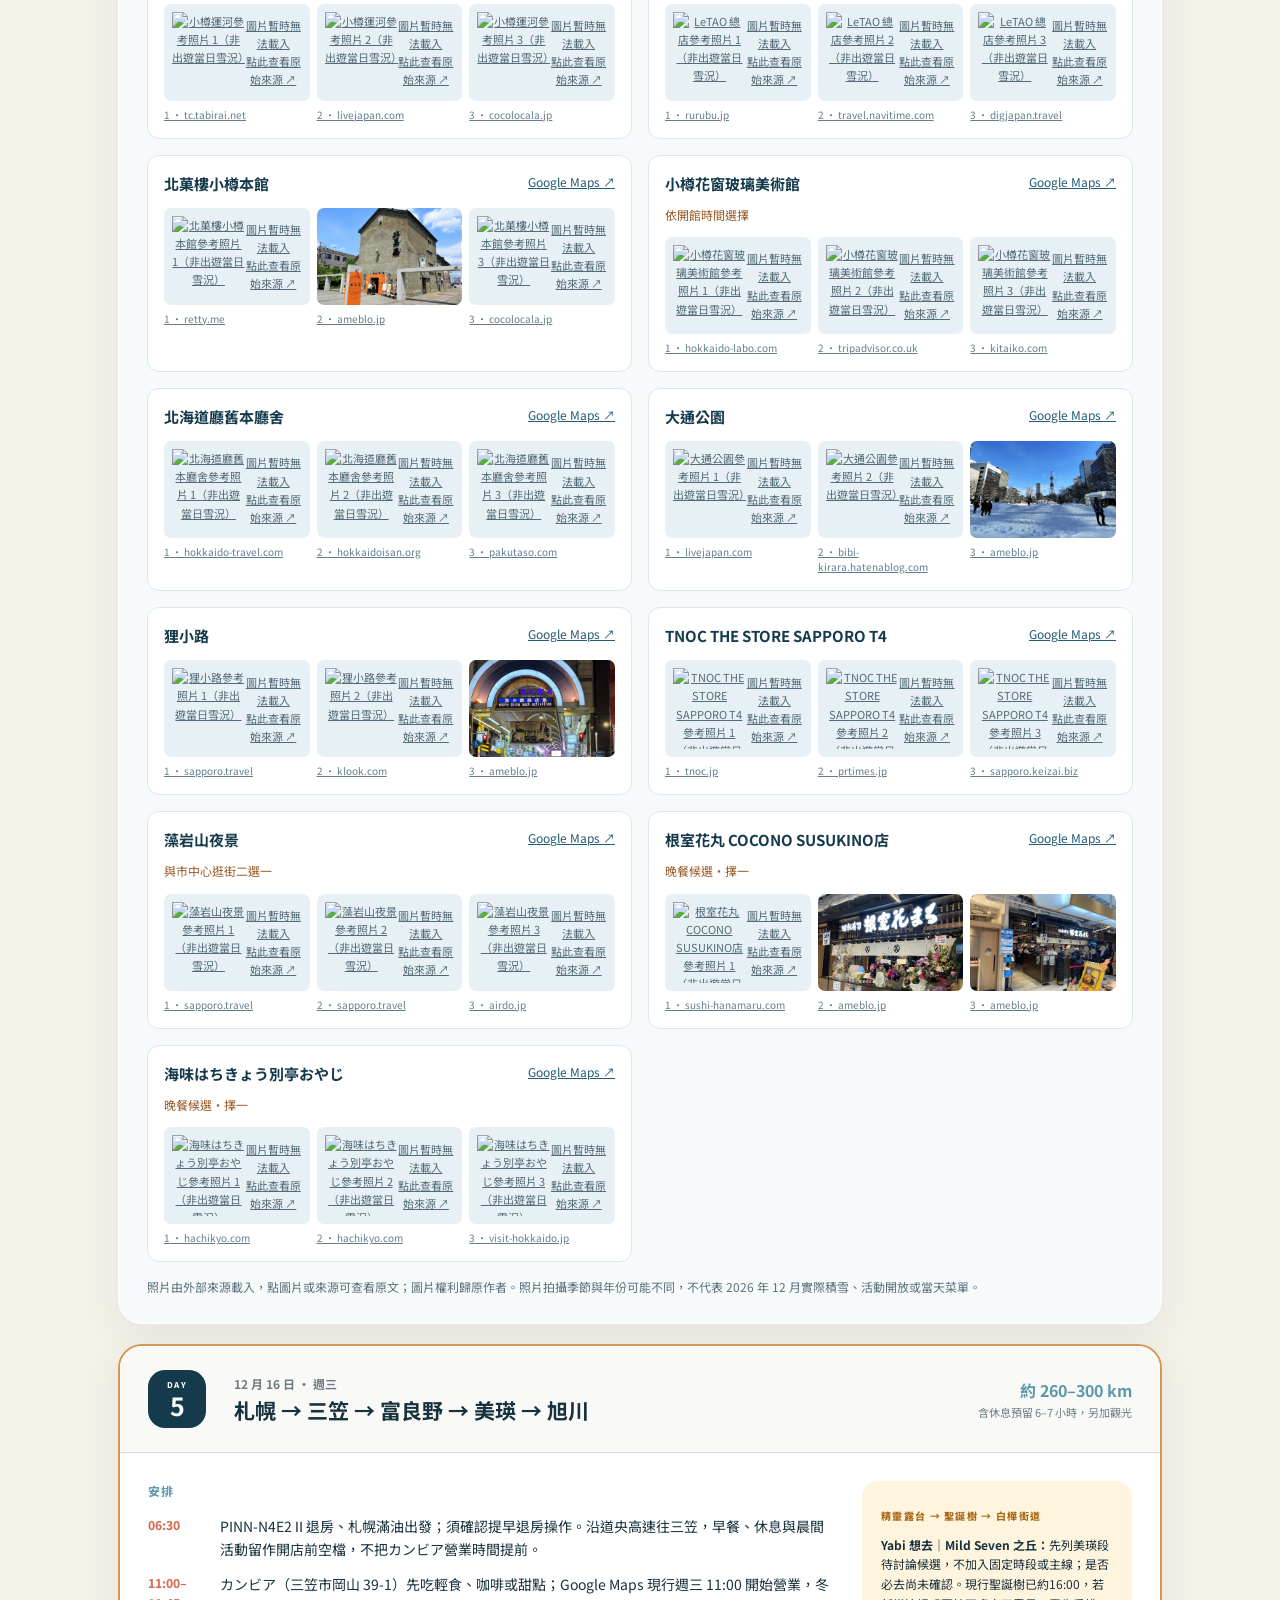
==== commit 743ad7e7: "Sync confirmed Otaru and Sapporo stays and pending travel notes" ====
--- a/itinerary.html
+++ b/itinerary.html
@@ -65,13 +65,13 @@
           <p class="eyebrow dark">ROUTE OVERVIEW</p>
           <h2 id="route-summary-heading">住宿節奏</h2>
         </div>
-        <p class="section-note">7 晚 · 僅 12/12 飯店已提供訂單，其餘為住宿城市／建議</p>
+        <p class="section-note">7 晚 · 12/12、12/14、12/15 已提供訂房確認，其餘尚待訂單</p>
       </div>
       <div class="night-grid">
         <article><span>12/12</span><strong>函館 · 已預訂</strong><small>1 晚 · 東橫 INN 函館站前朝市</small></article>
         <article><span>12/13</span><strong>室蘭 · 指定</strong><small>1 晚 · Dormy Inn 東室蘭，訂單待補</small></article>
-        <article><span>12/14</span><strong>小樽 · 指定</strong><small>1 晚 · 飯店訂單待補</small></article>
-        <article><span>12/15</span><strong>札幌 · 指定</strong><small>1 晚 · 飯店訂單待補</small></article>
+        <article><span>12/14</span><strong>小樽 · 已預訂</strong><small>1 晚 · 星野集團 OMO5 小樽</small></article>
+        <article><span>12/15</span><strong>札幌 · 已預訂</strong><small>1 晚 · PINN-N4E2Ⅱ</small></article>
         <article><span>12/16</span><strong>旭川 · 建議</strong><small>1 晚 · 旭川站周邊</small></article>
         <article><span>12/17</span><strong>層雲峽 · 主方案</strong><small>1 晚 · 溫泉住宿，飯店待確認</small></article>
         <article><span>12/18</span><strong>登別 · 建議</strong><small>1 晚 · 不必當天回函館，飯店待確認</small></article>
@@ -102,6 +102,19 @@
       <a class="text-button" href="https://www.toyoko-inn.com/china/search/detail/00063/" target="_blank" rel="noopener noreferrer">飯店官方資訊 ↗</a>
     </section>
 
+    <section class="rental-section" id="confirmed-stays" aria-labelledby="confirmed-stays-heading">
+      <h2 id="confirmed-stays-heading">新增已預訂住宿 · 小樽與札幌</h2>
+      <h3>12/14 星野集團 OMO5 小樽</h3>
+      <p>1晚、雙床房、2位成人。地址：小樽市色内1-6-31；電話：+81 50-3134-8096。入住15:00–24:00，退房12/15 11:00前；午夜後抵達須提前告知。不提供提早入住，延遲退房11:00–14:00須視當日房況。</p>
+      <p>依住宿方通知，可從入住前一天寄放行李，退房後限當天取回；12/15可先退房寄存、逛完小樽再拿行李。全館禁菸，房間入住時分配。餐飲不需預約，但不代表本訂單含餐。停車方式／費用及06:30退房操作待確認。</p>
+      <p>免費取消至日本時間2026/11/22 23:59（台灣22:59）；其後取消或未入住有取消費，金額僅記私人MD。Booking.com自動扣款，付款成功待確認；修改／取消須透過Booking.com。未公開訂單編號或預訂管理連結。</p>
+      <p><a class="text-button" href="https://hoshinoresorts.com/en/hotels/omo5otaru/" target="_blank" rel="noopener noreferrer">飯店官方資訊 ↗</a> · <a class="text-button" href="https://www.google.com/maps/search/?api=1&amp;query=OMO5小樽+色内1-6-31" target="_blank" rel="noopener noreferrer">Google Maps ↗</a></p>
+      <h3>12/15 PINN-N4E2Ⅱ · 札幌</h3>
+      <p>1晚、1間高級雙人房。地址：札幌市中央区北4条東2丁目1-2；電話：+81 50-3529-9653。入住15:00起，退房12/16 10:00前；原定06:30出發保留，須確認提早退房／門禁方式。提前寄放行李、停車及早餐未確認，不假定15:00前可入住或寄存。</p>
+      <p>飯店採預付款：訂房後先預授權，入住前7天正式扣款，依日期推算12/8；預授權通知不等於已付款，扣款錯誤可能導致取消。免費取消至12/7 23:59（含），12/8 00:00起有取消費；確認信未標示期限時區，待平台核對。房價及取消費只記MD，不公開訂單編號或預訂Email。</p>
+      <p><a class="text-button" href="https://pinn-hotel.com/lineup/pinn-test3/" target="_blank" rel="noopener noreferrer">飯店官方資訊 ↗</a> · <a class="text-button" href="https://www.google.com/maps/search/?api=1&amp;query=PINN-N4E2Ⅱ+札幌+北4条東2丁目1-2" target="_blank" rel="noopener noreferrer">Google Maps ↗</a></p>
+    </section>
+
     <section class="rental-section" aria-labelledby="food-notes-heading">
       <div class="section-heading compact">
         <div><p class="eyebrow dark">HAKODATE FOOD NOTES</p><h2 id="food-notes-heading">前兩天店家與住宿註解</h2></div>
@@ -180,7 +193,7 @@
                 <li><time>10:00 前</time><span>東橫 INN 退房、寄存行李，確認可取回到約 16:00；接著逛函館朝市。</span></li>
                 <li><time>10:30–11:00</time><span>步行／市電到金森紅磚倉庫，逛店與港邊拍照；朝市與倉庫改為重點短逛，騰出取車前午餐。</span></li>
                 <li><time>11:15–11:45</time><span>清單內甜點百名店「アンジェリック ヴォヤージュ 本店」（Angelique Voyage）吃現做可麗餅；店在弥生町 3-11、舊英國領事館附近，不以「倉庫西南方」作導航。</span></li>
-                <li><time>11:45–12:10</time><span>元町西洋建築以舊函館區公會堂、舊英國領事館外觀為主，不逐一入內；接著搭市電或計程車回 JR 函館站／大門區。</span></li>
+                <li><time>11:45–12:10</time><span>元町建築改為外觀短看，公會堂旁加入「世界第2好吃的烤菠蘿麵包 函館元町店」（元町10-7），預留15–20分鐘、可兩人分食；需縮短拍照，排隊太長略過，不壓縮12:30滋養軒及15:00取車緩衝。接著搭市電或計程車回JR函館站／大門區；冬季臨休待確認。</span></li>
                 <li><time>12:30–13:15</time><span>新增拉麵百名店「滋養軒」（松風町 7-12）吃函館鹽味拉麵。預留排隊與用餐，但需約 13:15 結束；若隊伍太長或湯已售完，不硬等，仍準時取車。</span></li>
                 <li><time>13:30–13:45</time><span>從函館站附近搭計程車前往 Times 函館機場店，目標 14:15–14:30 抵達；需先確認門市可直接報到，避免誤等航廈接駁。此時先不領飯店行李，維持取車後再拿。</span></li>
                 <li><time>15:00</time><span>取車，核對日文譯本、雪胎、ETC 卡、HEP 與補償方案，完整錄影車況。</span></li>
@@ -193,6 +206,7 @@
             </div>
             <aside class="day-side warning-side">
               <span class="priority-label">大沼百名店是點心，不是晚餐</span>
+              <p><strong>第二天備選｜函館公園兒童樂園：</strong>已記想去，但官方列11月下旬至3月中旬冬季休園，12/13不當作可乘摩天輪／遊具的有效備案。函館公園散步與樂園營業不同；僅保留休園候選，不加入主線。<a href="https://www.hakobura.jp/spots/351" target="_blank" rel="noopener noreferrer">官方休園資訊 ↗</a> · <a href="https://www.google.com/maps/search/?api=1&amp;query=函館公園こどものくに" target="_blank" rel="noopener noreferrer">Google Maps ↗</a></p>
               <p>依清單資料對上的店為「沼の家」：公開菜單是紅豆／芝麻＋醬油糰子及羊羹，醬油口味帶甜鹹，但未查到麵、咖哩或定食等正餐。下午取車、回市區拿行李後，到店可能接近打烊；只排有開且未售完才買。東室蘭飯店已依你指定記錄，但未提供訂單，尚不標為已預訂。</p>
               <a href="https://www.google.com/maps/dir/Times+Car+Rental+Hakodate+Airport/Toyoko+Inn+Hokkaido+Hakodate+Ekimae+Asaichi/Numanoya/Dormy+Inn+Higashi+Muroran" target="_blank" rel="noopener noreferrer">取車後路線 ↗</a>
             </aside>
@@ -221,7 +235,7 @@
                 <li><time>12:15–13:00</time><span>經倶知安前往 HANAZONO，停車後到 Hanazono 308 櫃檯確認雪圈滑坡當日開放與場次；13:00 場只是目標，並非已預約。</span></li>
                 <li><time>13:00–14:30</time><span>HANAZONO Tube Park 雪圈滑坡：大人可玩，坐充氣雪圈下坡，再搭輸送帶回坡頂。活動 60 分鐘，含報到與裝備整理預留約 1～1.5 小時；若無空位改下一場，若雪不足或停業則略過。</span></li>
                 <li><time>14:30–17:30</time><span>回國道 5 號，經稻穗峠、仁木、余市前往小樽，分段休息。余市以途經為主，不再固定安排 Nikka Museum；若沒玩到雪圈且提早到余市，才考慮博物館／商店備選。此段仍會過山口，不預設走道道 393 號赤井川捷徑。</span></li>
-                <li><time>17:00–18:00</time><span>預估抵達小樽並入住；實際依雪況、當日雪圈場次與道路狀況順延。堺町通購物留隔天上午，本晚逛運河夜景。</span></li>
+                <li><time>17:00–18:00</time><span>預估抵達已預訂OMO5小樽入住；依雪況、雪圈場次及道路狀況順延。堺町通購物留隔天上午，本晚逛運河夜景。入住15:00–24:00，停車待確認。</span></li>
                 <li><time>18:00 左右</time><span>晚餐候選為影片中的若鶏時代なると本店，定休與最後點餐須再確認；今晚住小樽，不再移動至札幌。</span></li>
               </ul>
             </div>
@@ -250,11 +264,11 @@
             <div class="day-plan">
               <h4>安排</h4>
               <ul>
-                <li><time>06:30</time><span>離開小樽住宿開始行程，先運河晨景與外帶早餐；步行或短程開車均可。若退房，行李放車內或先獲飯店同意寄存，不把商店開門時間提前。</span></li>
+                <li><time>06:30</time><span>離開OMO5小樽，先運河晨景與外帶早餐；提早退房操作待確認。住宿方已說明退房當天可寄放行李，逛完小樽、往札幌前取回；不把商店開門時間提前。</span></li>
                 <li><time>09:30</time><span>吉伊卡哇 もぐもぐ本舗小樽店，預留約 45–60 分鐘逛限定商品；店址堺町 6-1，通常 09:30–17:30。相鄰吉伊卡哇雞蛋糕 10:00–17:00，可順便買點心，忙碌時可能提早結束受理。</span></li>
                 <li><time>10:30</time><span>沿堺町通逛 LeTAO 總店、北菓樓；花窗玻璃美術館改為有餘裕才加入。</span></li>
-                <li><time>12:00</time><span>小樽午餐後往札幌，下午入住／寄存行李。</span></li>
-                <li><time>午後</time><span>札幌寄存行李後，北海道廳舊本廳舍 → 大通公園，接著步行往 PARCO。</span></li>
+                <li><time>12:00</time><span>小樽午餐、回OMO5取行李後往札幌；入住已預訂PINN-N4E2Ⅱ，15:00起可入住，提前寄存尚未確認。</span></li>
+                <li><time>午後</time><span>北海道廳舊本廳舍 → 大通公園；15:00後到PINN-N4E2Ⅱ入住、放行李，再往PARCO。若前段或入住延誤，縮短公園停留，16:00逛店仍是目標而非保證。</span></li>
                 <li><time>16:00</time><span>ちいかわらんど札幌 PARCO 店，預留約 1 小時；本館 B2F，通常 10:00–20:00。逛完再接狸小路與 TNOC THE STORE SAPPORO T4。</span></li>
                 <li><time>傍晚</time><span>以市中心逛店為主；藻岩山僅在時間與能見度都允許時加入，不壓縮兩家吉伊卡哇逛店時段。</span></li>
                 <li><time>晚間</time><span>影片餐廳候選：根室花丸 COCONO SUSUKINO 店，或海味はちきょう別亭おやじ；後者優先確認訂位。</span></li>
@@ -263,7 +277,7 @@
             <aside class="day-side">
               <span class="priority-label">札幌住一晚</span>
               <p>兩家吉伊卡哇排在 12/15 主線：小樽前一晚抵達可能已打烊，改隔天 09:30 逛。營業時間為目前公告，12 月須再確認；新品日或人潮多時可能需事前預約／整理券，商品庫存與入場不保證。影片餐廳仍是候選，非已訂位。</p>
-              <a href="https://www.google.com/maps/dir/小樽運河/ちいかわもぐもぐ本舗+小樽店/LeTAO+本店/北菓楼+小樽本館/北海道庁旧本庁舎/大通公園/ちいかわらんど+札幌パルコ店/狸小路/TNOC+THE+STORE+SAPPORO+T4/札幌駅" target="_blank" rel="noopener noreferrer">Google Maps 路線 ↗</a>
+              <a href="https://www.google.com/maps/dir/小樽運河/ちいかわもぐもぐ本舗+小樽店/LeTAO+本店/北菓楼+小樽本館/北海道庁旧本庁舎/大通公園/ちいかわらんど+札幌パルコ店/狸小路/TNOC+THE+STORE+SAPPORO+T4/PINN-N4E2Ⅱ" target="_blank" rel="noopener noreferrer">Google Maps 路線 ↗</a>
             </aside>
           </div>
         </article>
@@ -281,7 +295,7 @@
             <div class="day-plan">
               <h4>安排</h4>
               <ul>
-                <li><time>06:30</time><span>札幌滿油出發，沿道央自動車道往三笠；早餐、途中休息與三笠周邊晨間活動留作開店前空檔，不把カンビア營業時間提前。</span></li>
+                <li><time>06:30</time><span>PINN-N4E2Ⅱ退房、札幌滿油出發；須確認提早退房操作。沿道央高速往三笠，早餐、休息與晨間活動留作開店前空檔，不把カンビア營業時間提前。</span></li>
                 <li><time>11:00–11:45</time><span>カンビア（三笠市岡山 39-1）先吃輕食、咖啡或甜點；Google Maps 現行週三 11:00 開始營業，冬季與當日臨休仍需確認。後面還有咖哩，這餐份量保留彈性。</span></li>
                 <li><time>11:45–13:30</time><span>往富良野；候選主線為道道 116 號 → 國道 452 號 → 道道 135 號 → 國道 38 號，經桂澤湖周邊。這是交通兼看景路段，非已保證通行的冬季景觀專線；依當日道路管制決定是否改走瀧川、國道 38 號。</span></li>
                 <li><time>13:30–14:15</time><span>唯我獨尊（富良野市日の出町 11-8）吃歐姆蛋＋自製香腸咖哩；清單內咖哩 EAST 百名店 2026，現行平日午餐 11:00–15:30、最後點餐 15:00。到店時間與排隊有變動，必要時縮短後續停留。</span></li>
@@ -301,7 +315,7 @@
               <p>已按你的指定保留カンビア → 唯我獨尊 → 森林精靈露台 → 聖誕樹之木 → 白樺街道 → 白鬚瀑布 → 旭川；取消國道 237 號專門景觀行程，但通行可用。當晚仍住旭川，12/17 動物園後改住層雲峽。所有時間為規劃估算；聖誕樹參觀交通尚未落實，不能承諾表列時段可完成。</p>
               <p>兩家餐廳加精靈露台後，聖誕樹接近日落、白樺街道通常天黑；若要兩處都拍日間雪景，需要再調整餐廳日期或景點順序，不能只靠提早 06:30 出發解決 11:00 開店限制。2025/26 美瑛部分農道未除雪，2026/27 除雪圖、聖誕樹交通公告與臨時封路出發前再核對。</p>
               <p>資料：<a href="https://www.biei-hokkaido.jp/en/facility/christmas-tree" target="_blank" rel="noopener noreferrer">聖誕樹參觀規則</a>、<a href="https://www.visit-hokkaido.jp/spot/detail_10359.html" target="_blank" rel="noopener noreferrer">白樺街道</a>、<a href="https://www.town.biei.hokkaido.jp/culture/event/illuminate.html" target="_blank" rel="noopener noreferrer">點燈公告</a>。</p>
-              <a href="https://www.google.com/maps/dir/Sapporo+Station/39-1+Okayama+Mikasa/唯我独尊+富良野/Ningle+Terrace/Biei+Station/白ひげの滝/旭川駅" target="_blank" rel="noopener noreferrer">Google Maps 分段停靠點（聖誕樹交通另確認）↗</a>
+              <a href="https://www.google.com/maps/dir/PINN-N4E2Ⅱ/39-1+Okayama+Mikasa/唯我独尊+富良野/Ningle+Terrace/Biei+Station/白ひげの滝/旭川駅" target="_blank" rel="noopener noreferrer">Google Maps 分段停靠點（聖誕樹交通另確認）↗</a>
             </aside>
           </div>
         </article>
@@ -364,7 +378,7 @@
             <aside class="day-side warning-side">
               <span class="priority-label">把回程拆成兩天</span>
               <p><strong>Yabi 想去｜幸福駅：</strong>先列12/18十勝回程待討論候選，尚未加入固定主線。位於帶廣南側，木造站舍、橘色柴油列車與幸福紀念車票，建議預留30–45分鐘；需要繞路，不是原音更上高速路線直接經過。官方目前冬季賣店09:30–15:00、免費停車，賣店時間不代表整座鐵道公園開放時間，當日營業再確認。若和長沼咖啡館15:00包場都要去，需一起重排十勝停留及登別抵達／飯店晚餐，不沿用原到達估算。<a href="https://www.visit-hokkaido.jp/tw/spot/detail_10129.html" target="_blank" rel="noopener noreferrer">官方景點資訊 ↗</a></p>
-              <p><strong>咖啡館預約追蹤：</strong>已設定每天台灣時間09:00檢查暫定2026/12/18場次，優先15:00–16:30；只提醒、不代訂，日期與時段仍未定案。2026/10/06查詢時12/18～12/24日曆尚未顯示場次，原因不明，不代表已滿或休業；首次確認可預約並通知後停止，最晚2026/12/19到期。最新狀態以預約頁與討論串通知為準。</p>
+              <p><strong>咖啡館預約追蹤：</strong>已設定每天台灣時間09:00檢查暫定2026/12/18場次，優先15:00–16:30；只提醒、不代訂，日期與時段仍未定案。2026/10/08台灣09:00（日本10:00）查詢時12/18～12/24日曆尚未顯示場次，原因不明，不代表已滿或休業；首次確認可預約並通知後停止，最晚2026/12/19到期。最新狀態以預約頁與討論串通知為準。</p>
               <p><strong>Yabi 想去｜koyamame roastery：</strong>長沼町「丘の上珈琲」一樓，古董家具空間、一次一組包場。先列本日回程待調整點，非固定停留、未預約；原主線仍走道東高速接道央高速。若決定加入，可由道東高速追分町 IC 一帶繞往長沼，再往千歲／登別，實際出口與雪天通行需導航確認。15:00–16:30 場次為規劃候選，不代表有空位；加入後要重排十勝停留與登別抵達時間，原 16:30–18:00 到達估算不再適用，先確認飯店晚餐截止。<a href="https://www.koyamameroastery.com/" target="_blank" rel="noopener noreferrer">店家官網 ↗</a></p>
               <p>包場每人 ¥1,000／90 分鐘，兩人空間費共 ¥2,000，飲食另計；最多 5 人。現行場次 11:00–12:30、13:00–14:30、15:00–16:30；前一天以前線上預約，當天僅現場有空位才可能受理。先到 2F 受付、點餐付款，再進 1F，不是可自由入內參觀的一般咖啡館。供餐的丘の上珈琲官方週三休，12/16 先避開；冬季臨休、1F 日期與時段仍須查預約頁。<a href="https://select-type.com/rsv/?id=aAEWucIb_Cs&amp;w_flg=1" target="_blank" rel="noopener noreferrer">官方線上預約／空位查詢 ↗</a></p>
               <p>已升為主方案：12/17 層雲峽、12/18 三國峠經十勝後住登別、12/19 回函館機場 15:00 還車。18 號住宿城市為建議、不是已預訂。若三國峠封路，改層雲峽 → 上川／旭川 → 道央高速 → 登別，放棄三國峠與十勝，不為看景硬走封路。</p>
@@ -404,6 +418,11 @@
           </div>
         </article>
       </div>
+    </section>
+
+    <section class="rental-section" aria-labelledby="shopping-heading">
+      <h2 id="shopping-heading">購物提醒</h2>
+      <p>Henry想買北海道可樂：品牌／款式與購買地點尚未確認，旅途中留意。二手挖寶清單維持非純服飾店，包含路過城市；仍作沿線候選，不把所有店都固定塞入每日行程。</p>
     </section>
 
     <section class="drive-guide" aria-labelledby="guide-heading">
@@ -492,7 +511,7 @@
         <a href="https://www.hokkaido-airports.com/ja/hakodate/service/baggage/locker/" target="_blank" rel="noopener noreferrer">函館空港投幣置物櫃 ↗</a>
         <a href="https://www.hokkaido-airports.com/ja/hakodate/access/bus/" target="_blank" rel="noopener noreferrer">函館空港巴士資訊 ↗</a>
       </div>
-      <p><strong>企鵝散步註解：</strong>官方往季開始日為 2024/12/12、2025/12/18，每年不同；活動取決於積雪、動物與路線狀態。2026/10/6 核對官網仍未見 2026/27 起始日，本版 12/17 11:00 只是預留，不是保證。未開始仍可看企鵝館，但不等同散步。若公告 12/18 才開始，須再由你決定是否調整旭川住宿、動物園日期及三國峠主線；不自動改訂，也不沿用舊版「12/18 直返函館」。12/19 15:00 還車固定不變。景點營業與天候在 12 月初、出發前 48 小時及每天早上再確認。</p>
+      <p><strong>企鵝散步註解：</strong>官方往季開始日為 2024/12/12、2025/12/18，每年不同；活動取決於積雪、動物與路線狀態。2026/10/8 核對官網仍未見 2026/27 起始日，本版 12/17 11:00 只是預留，不是保證。未開始仍可看企鵝館，但不等同散步。若公告 12/18 才開始，須再由你決定是否調整旭川住宿、動物園日期及三國峠主線；不自動改訂，也不沿用舊版「12/18 直返函館」。12/19 15:00 還車固定不變。景點營業與天候在 12 月初、出發前 48 小時及每天早上再確認。</p>
     </section>
   </main>
 
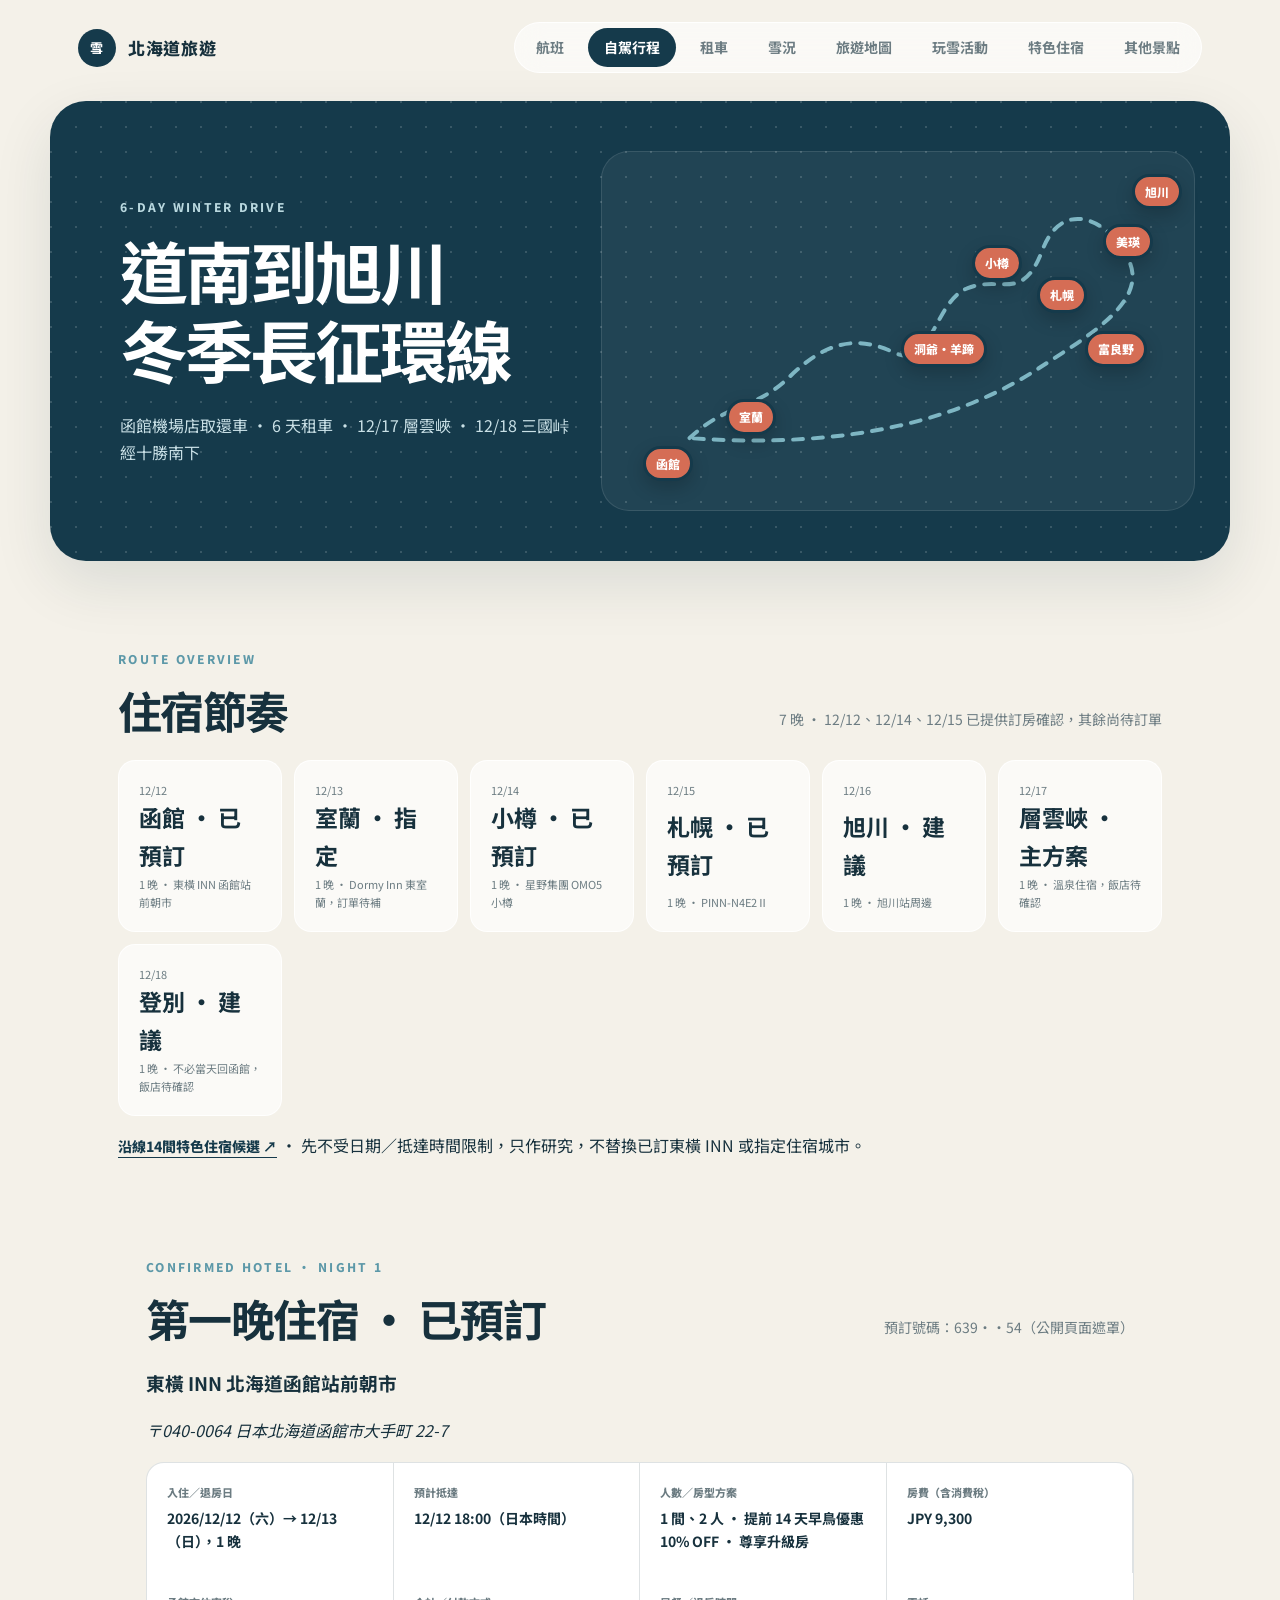
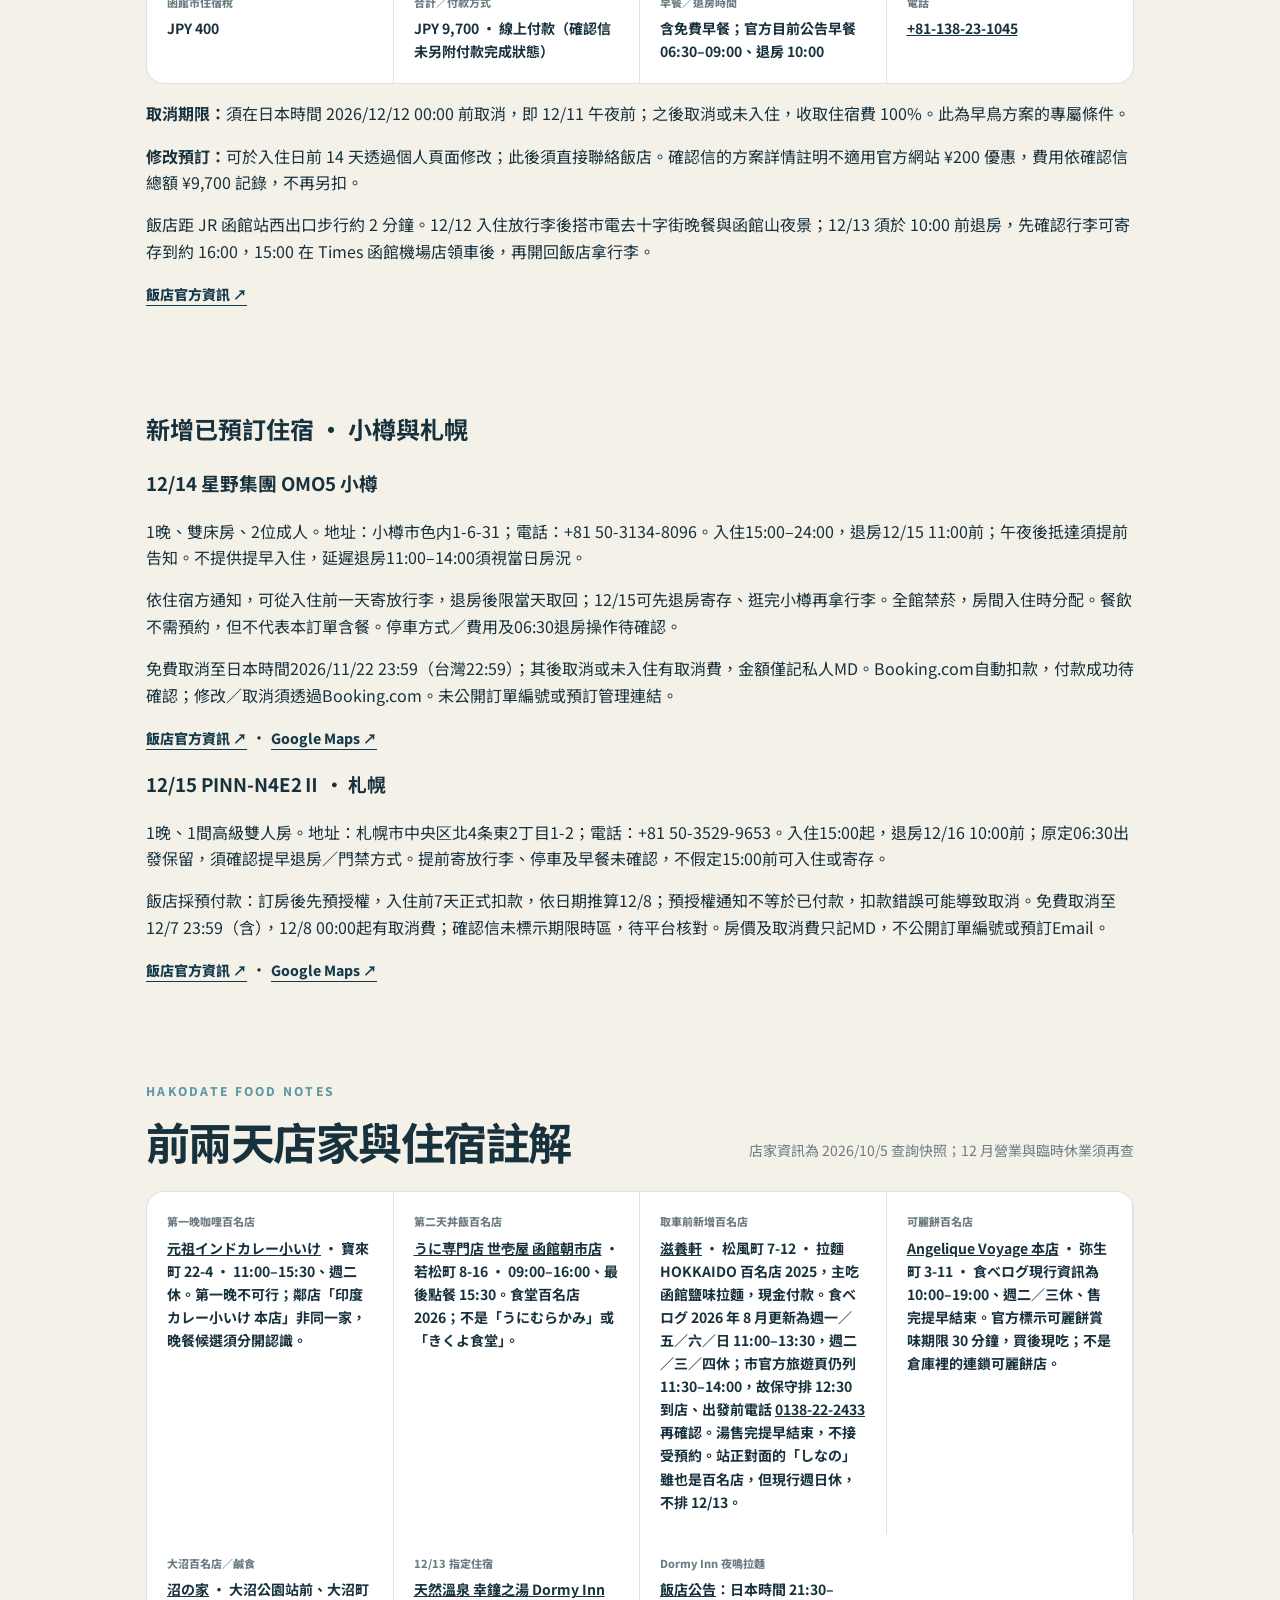
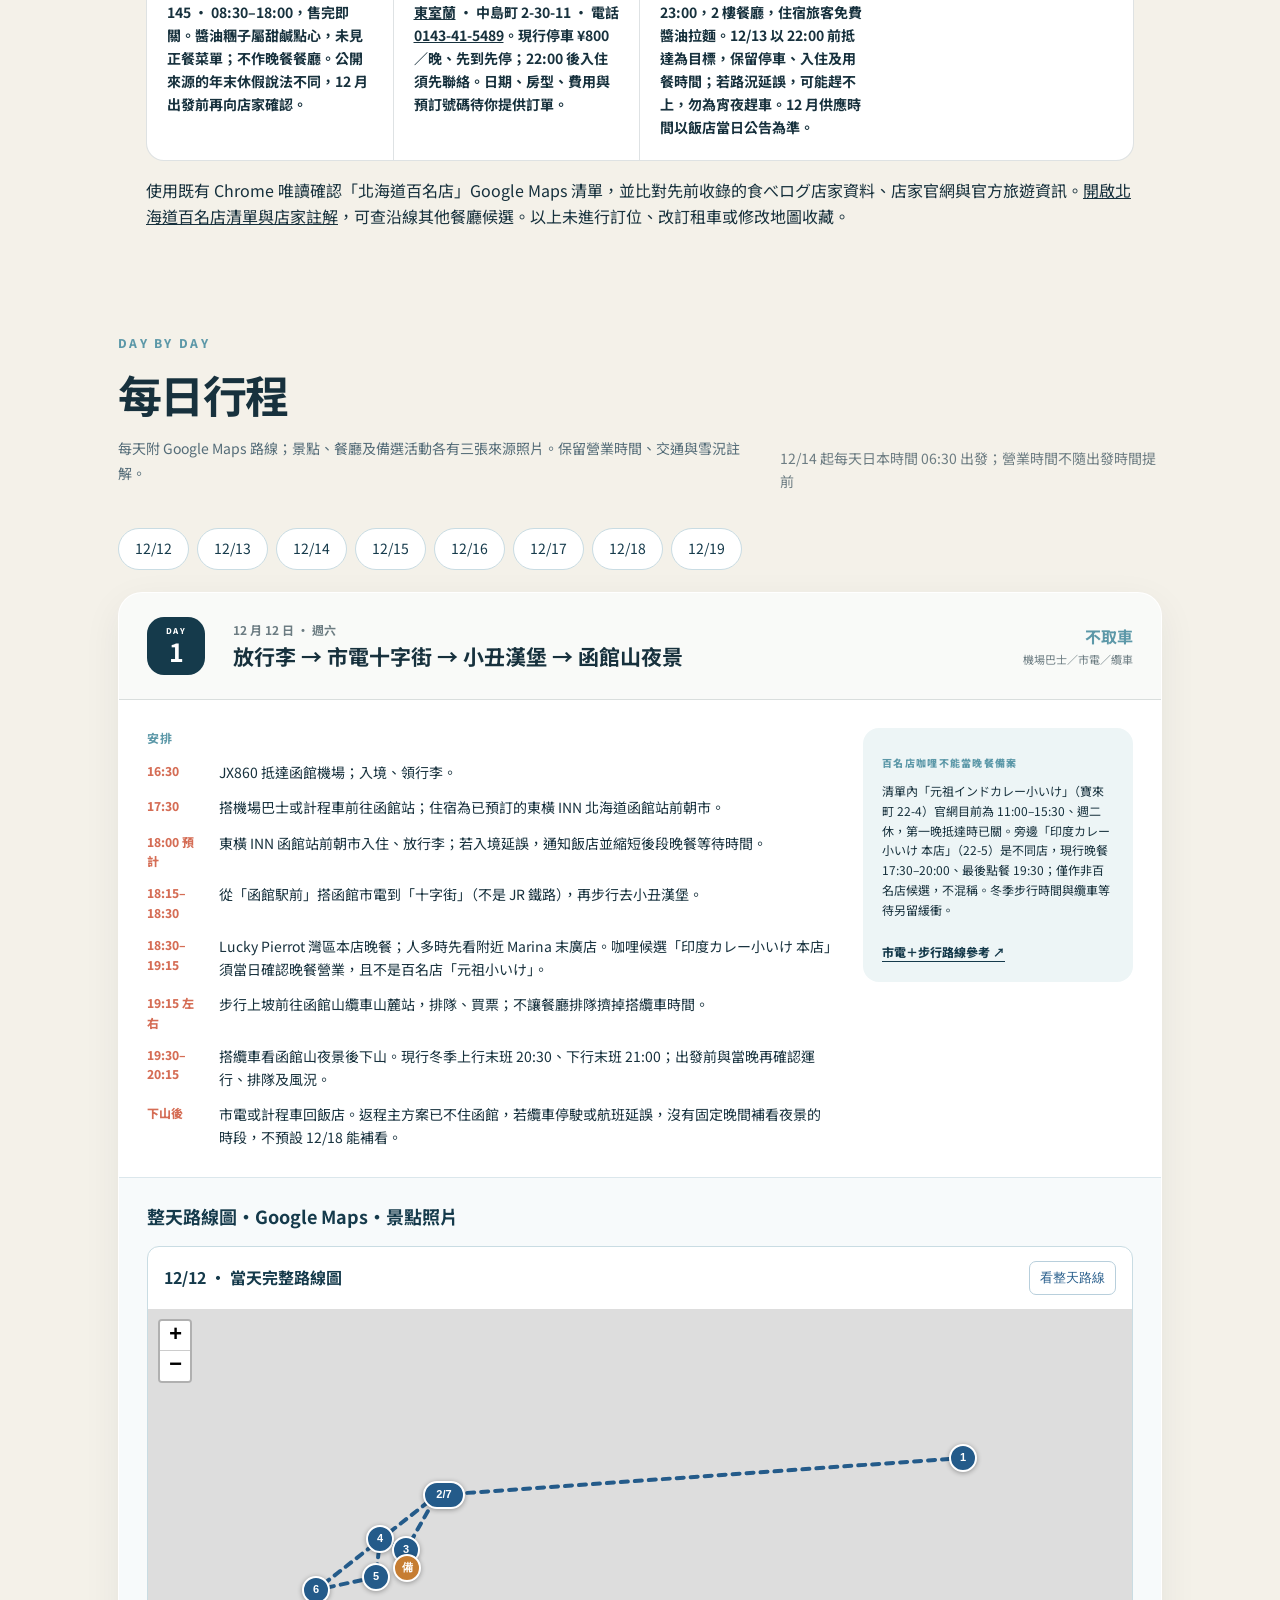
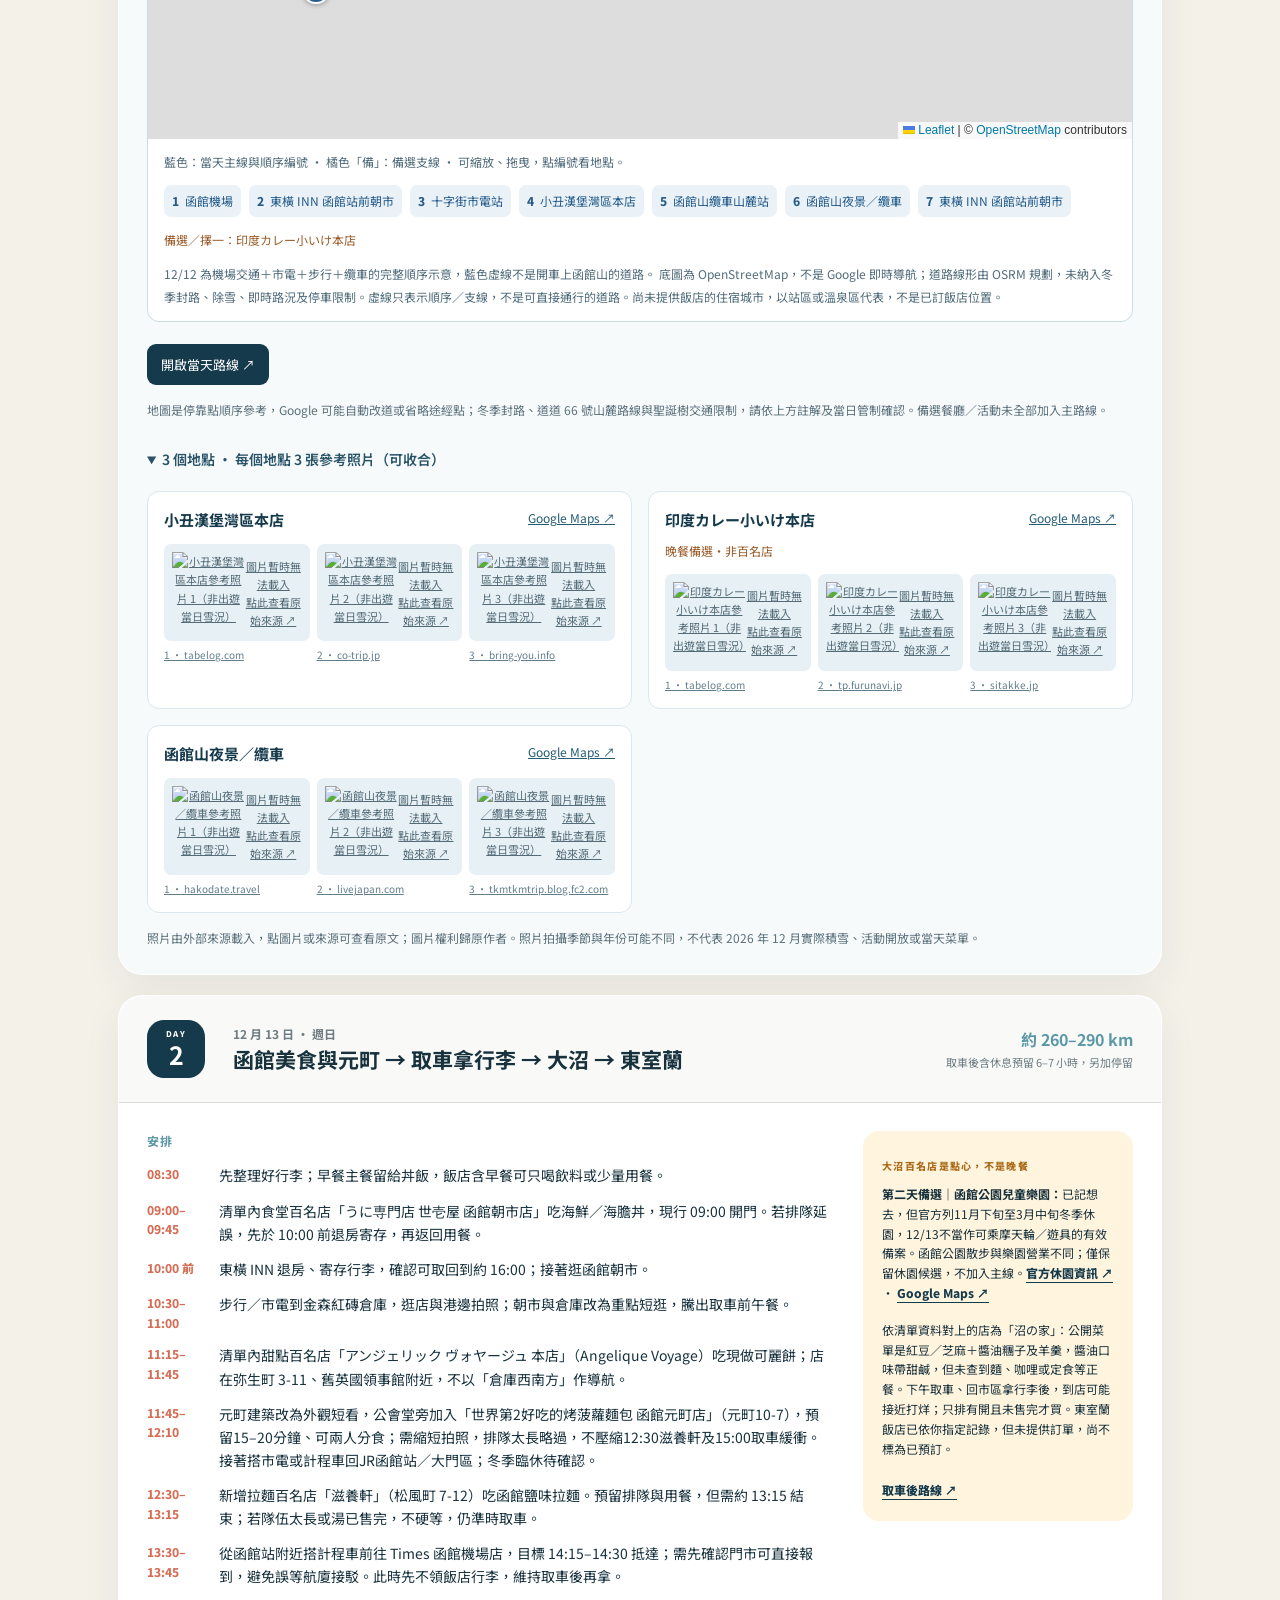
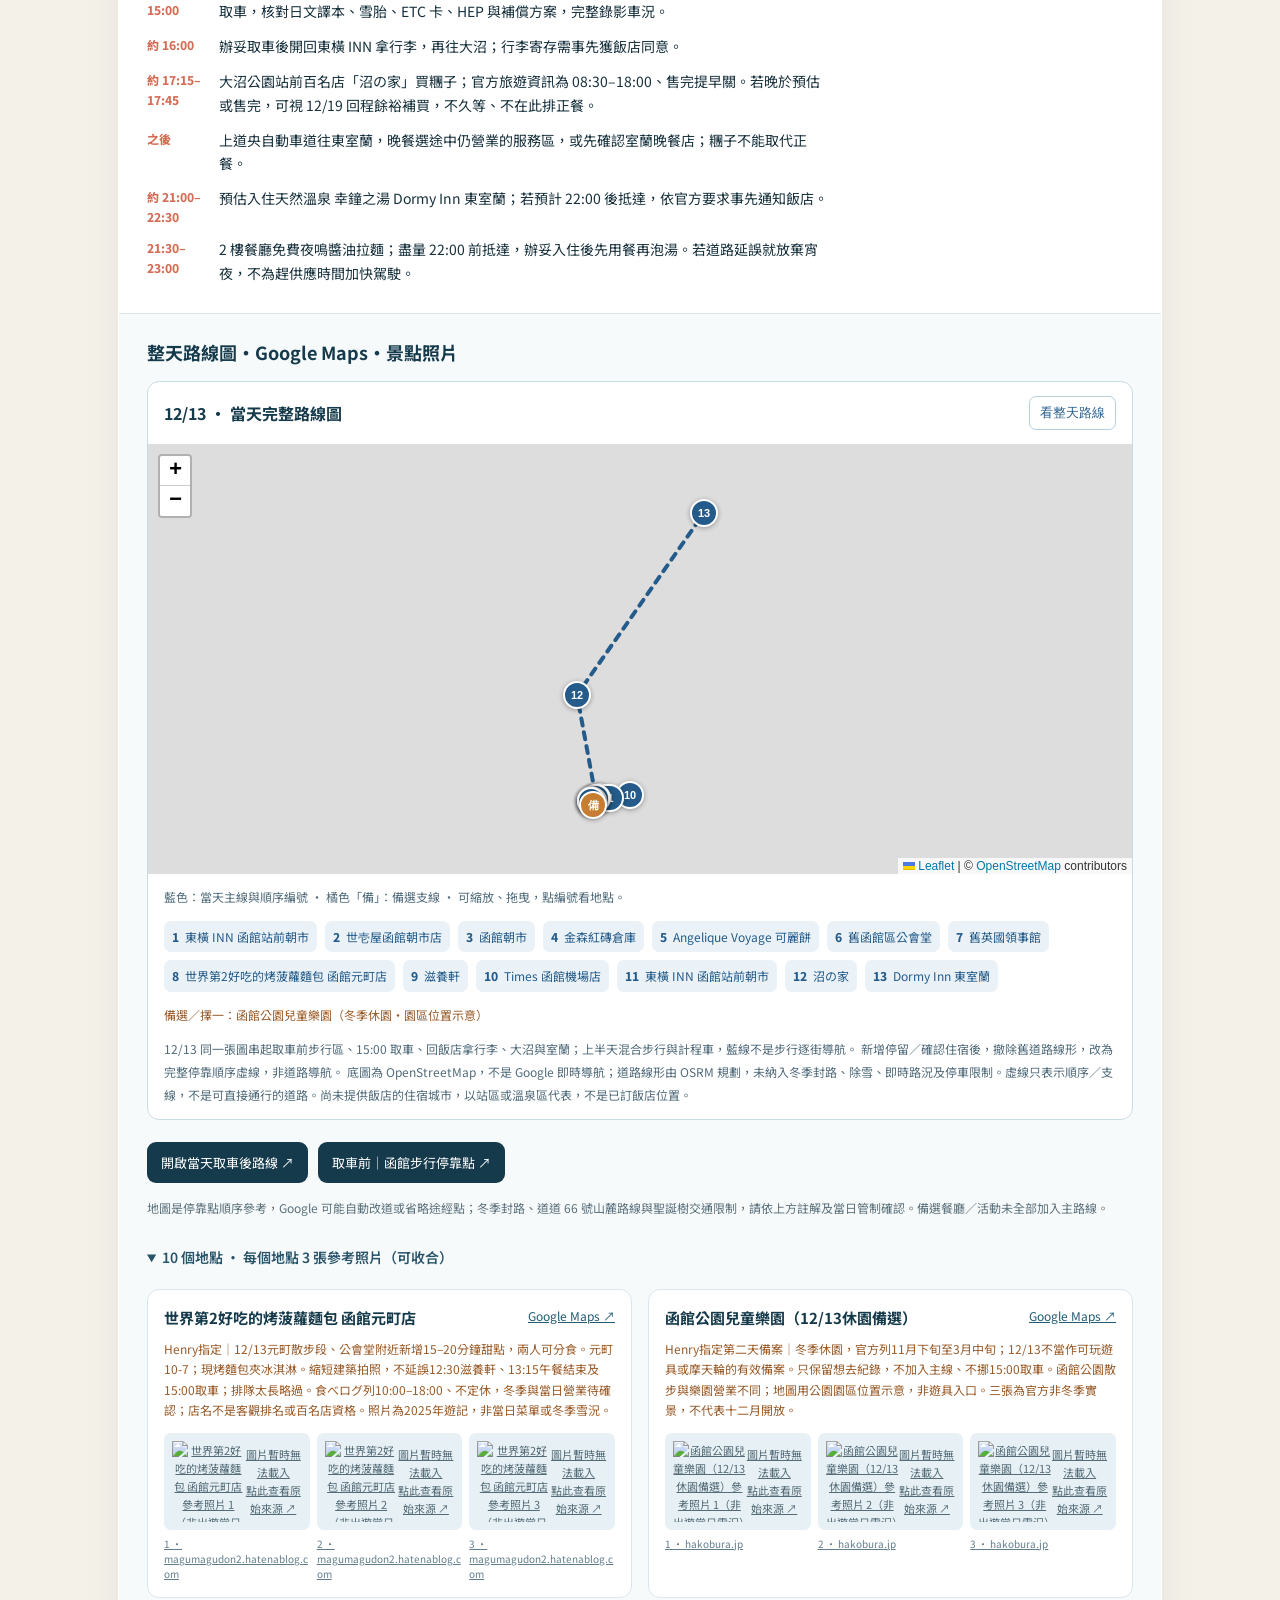
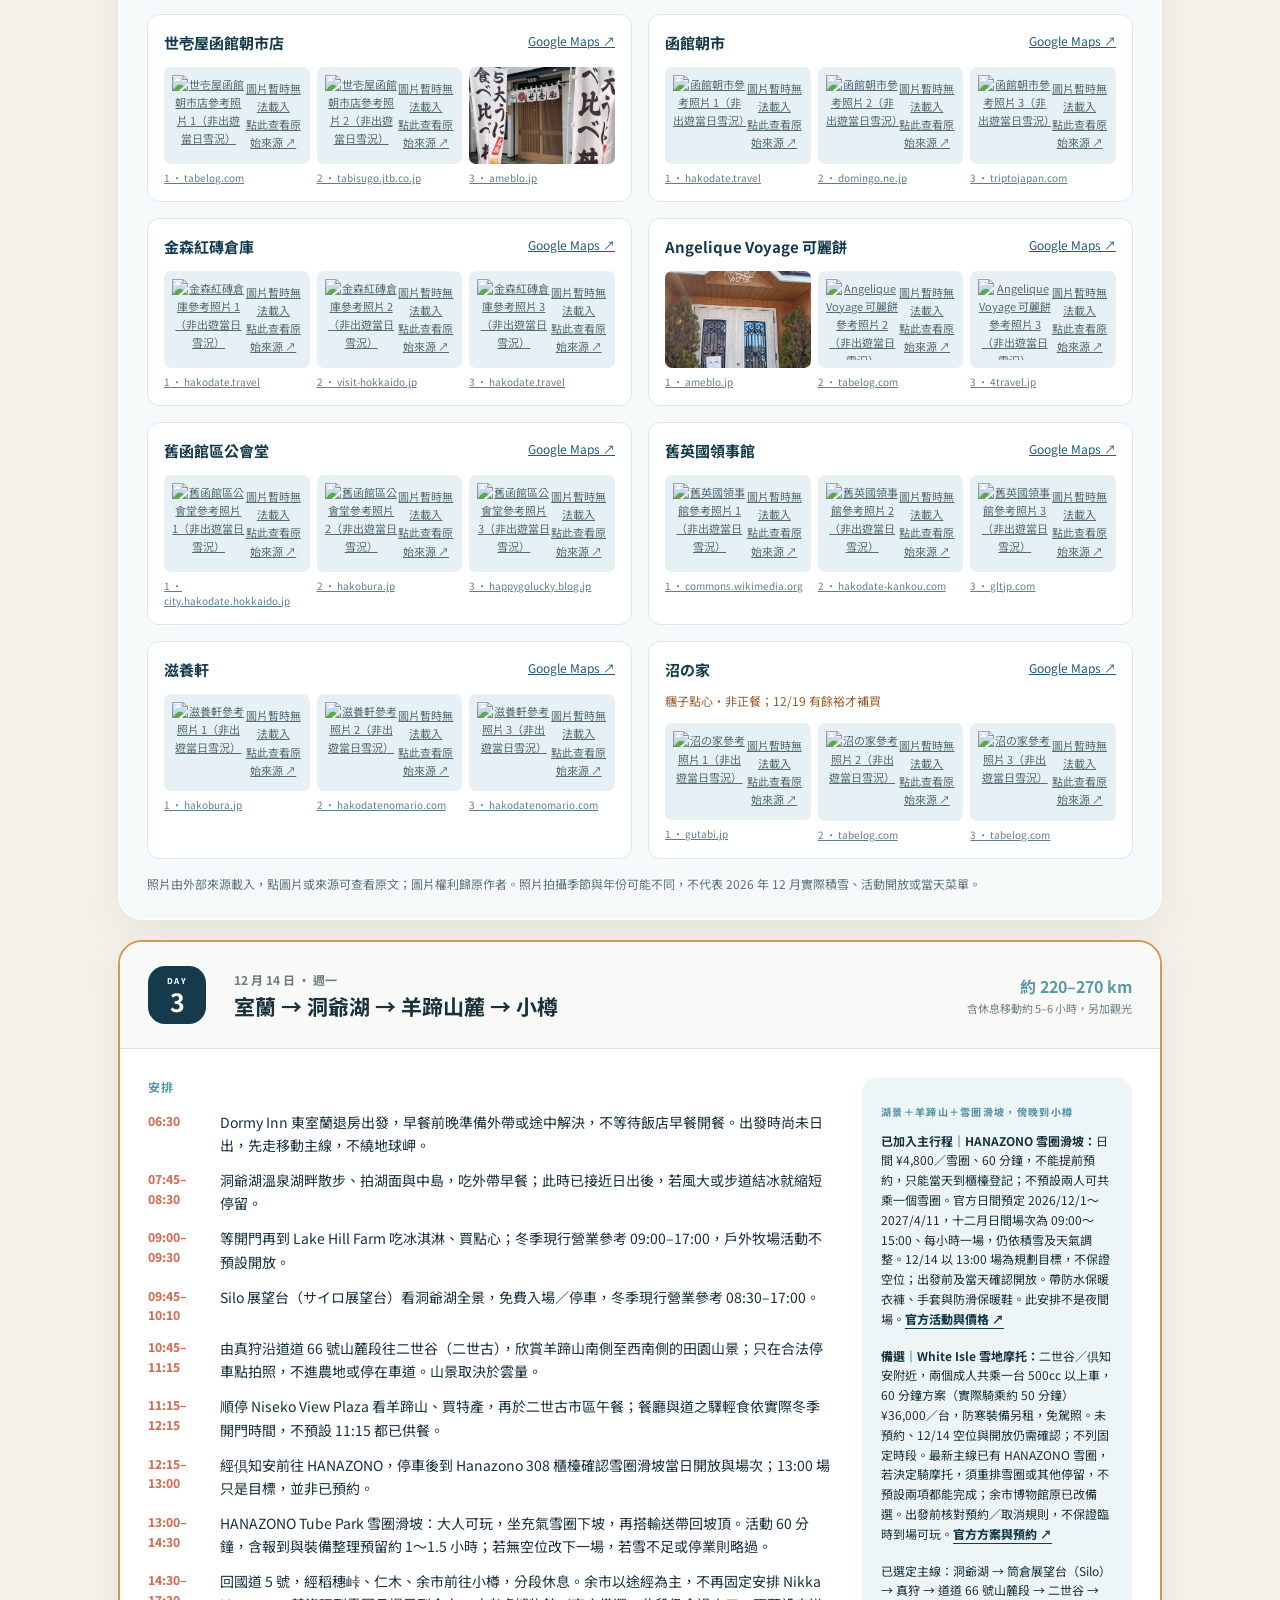
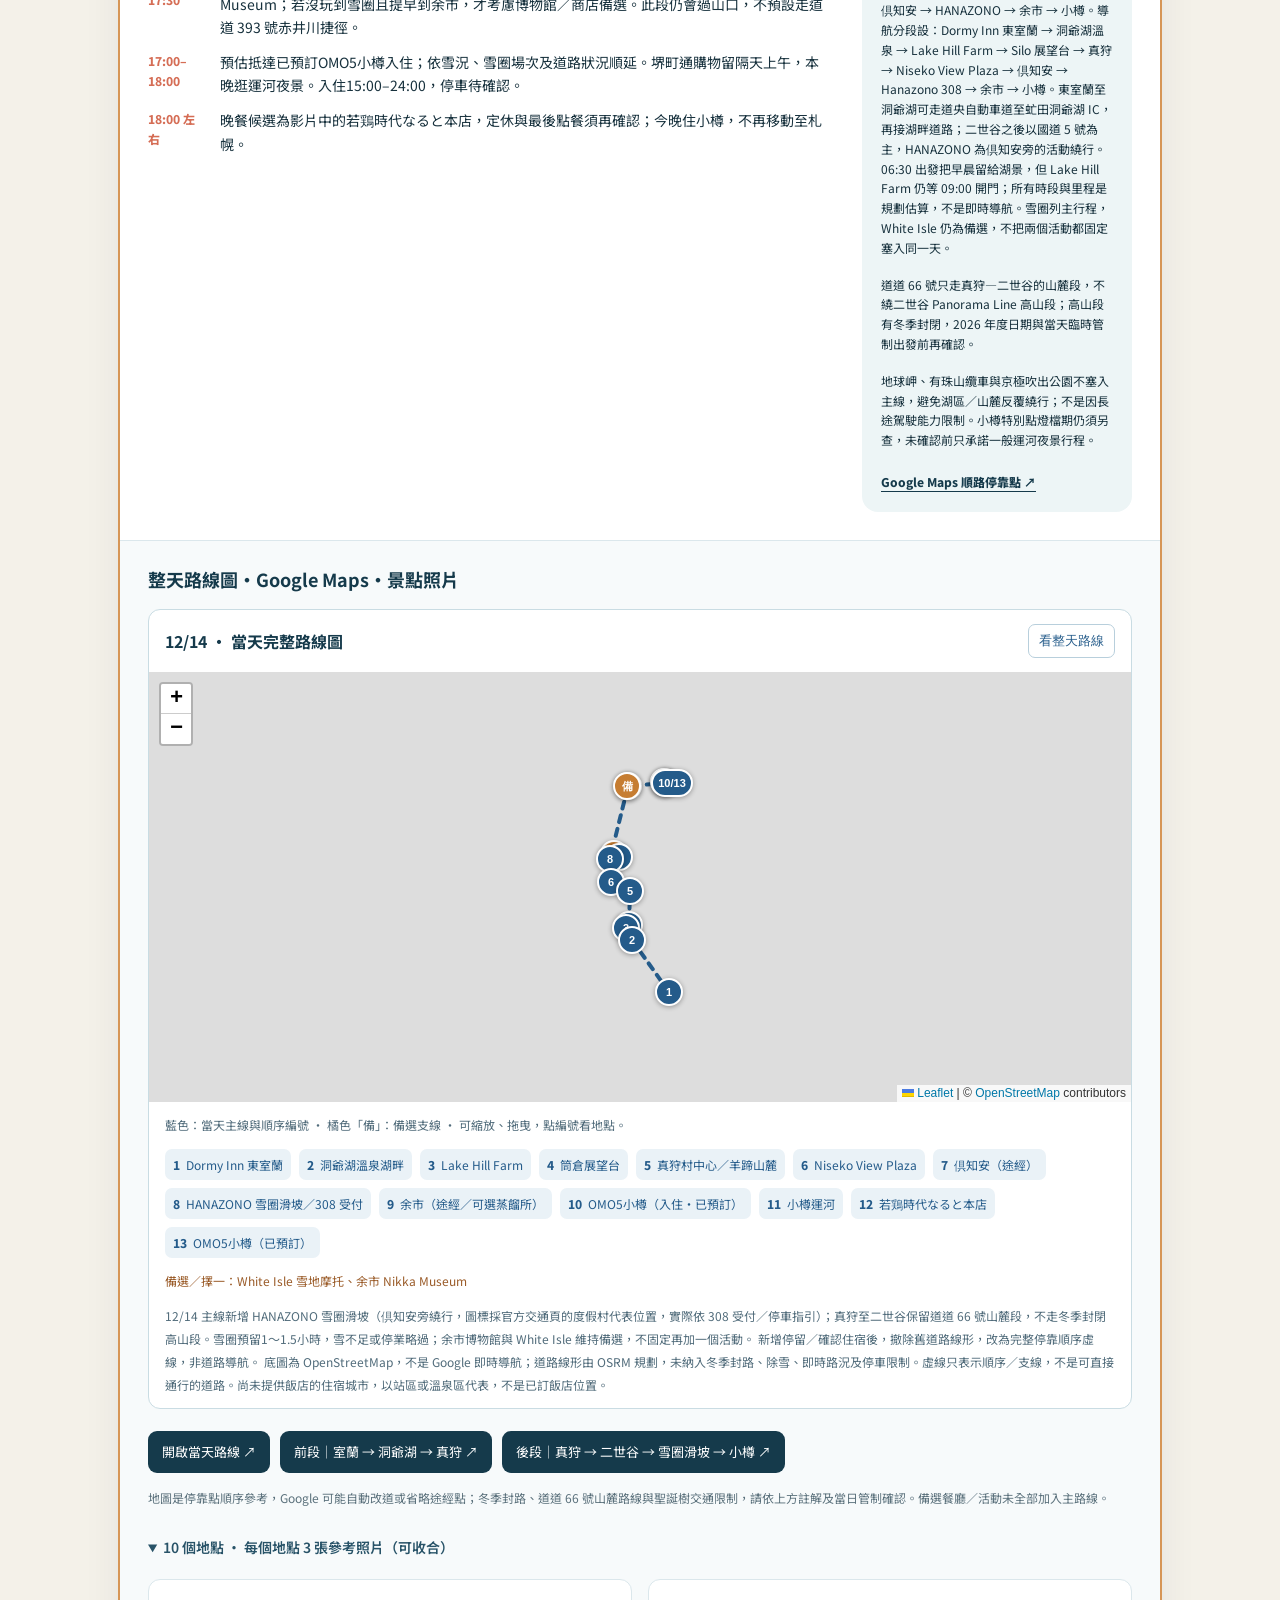
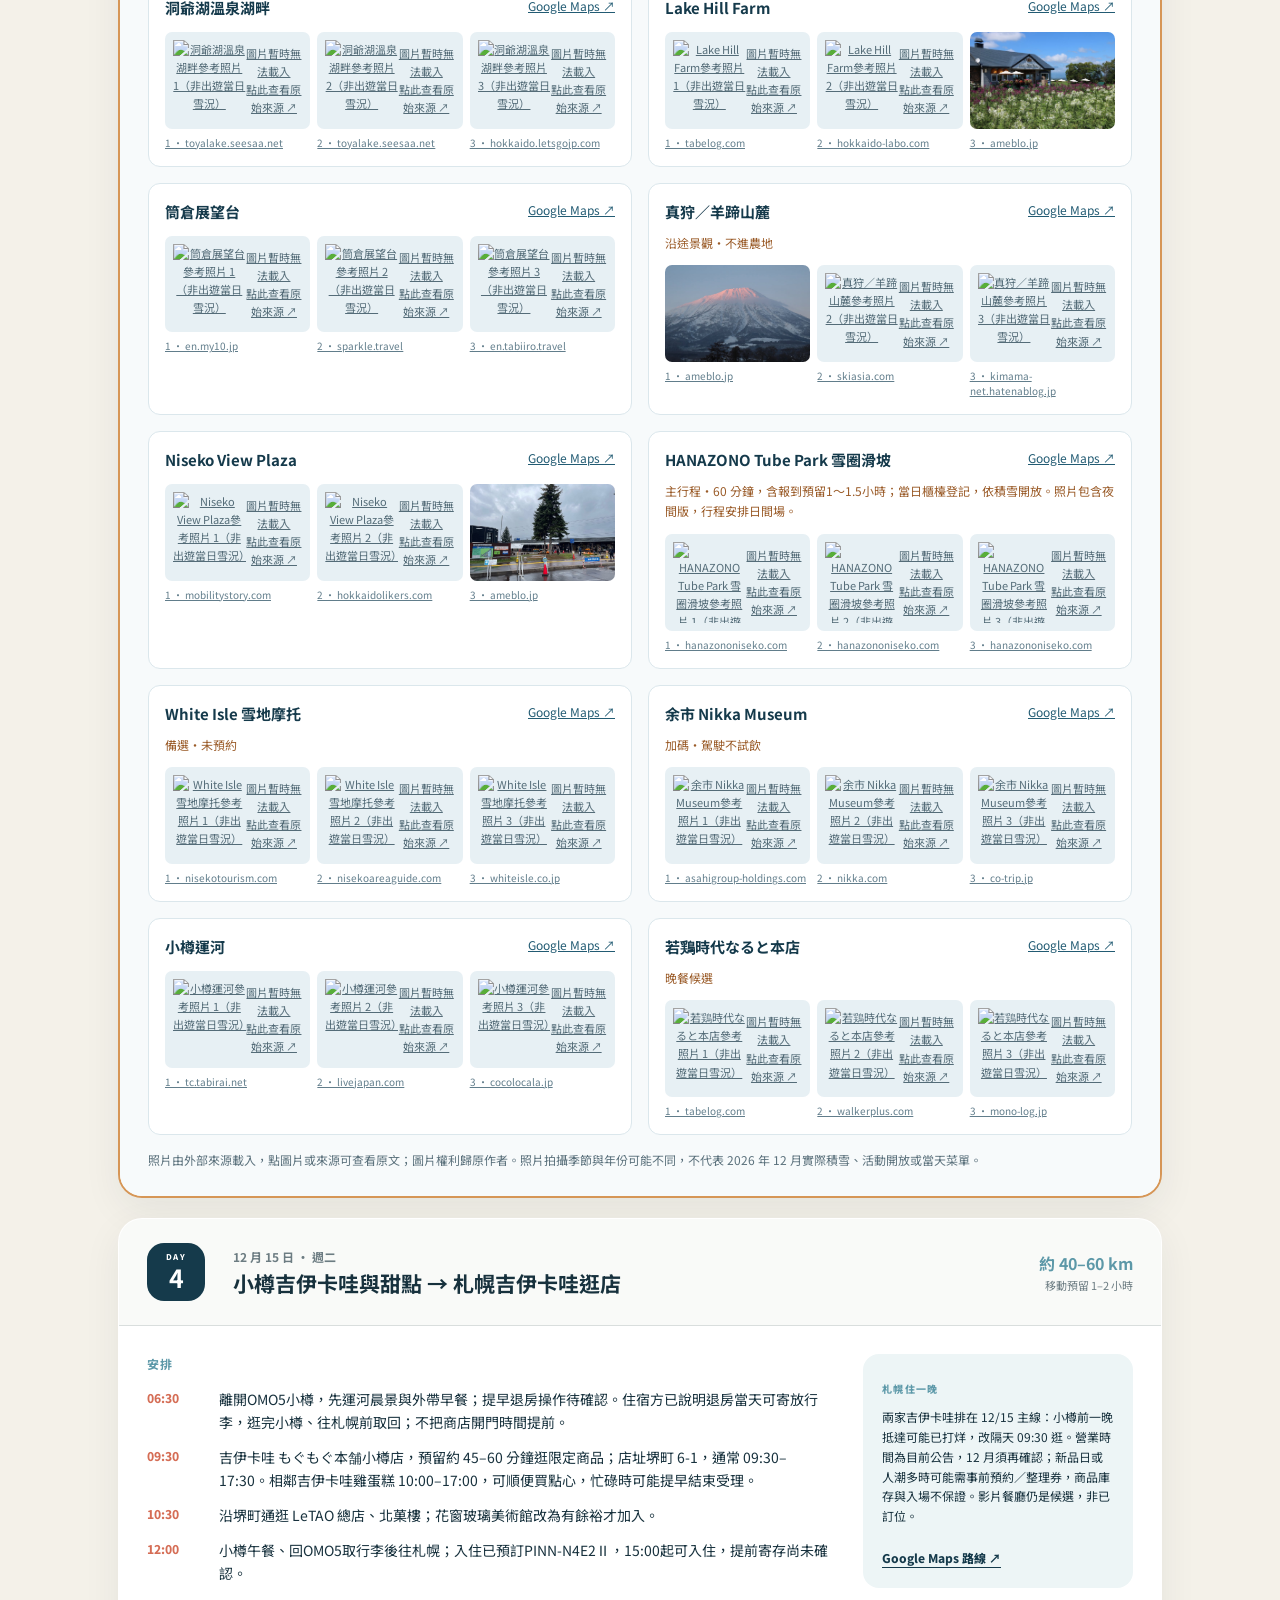
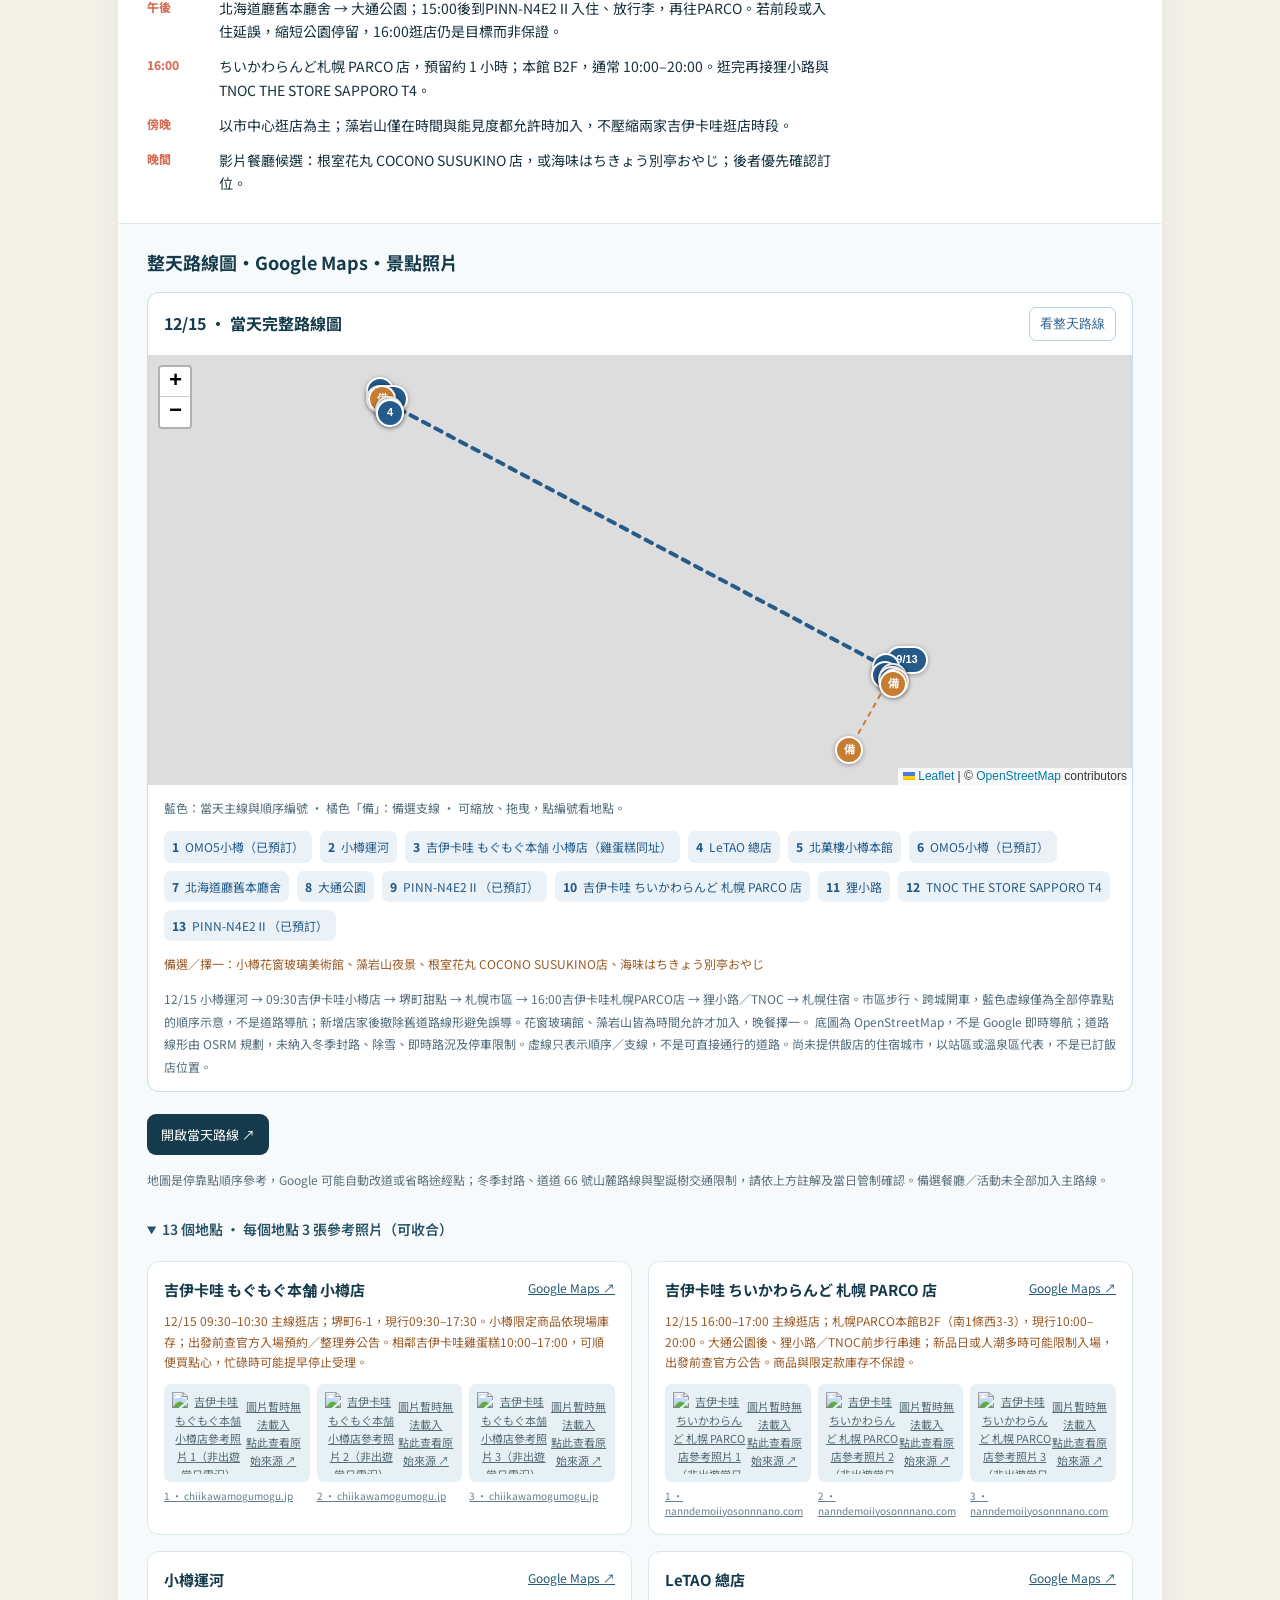
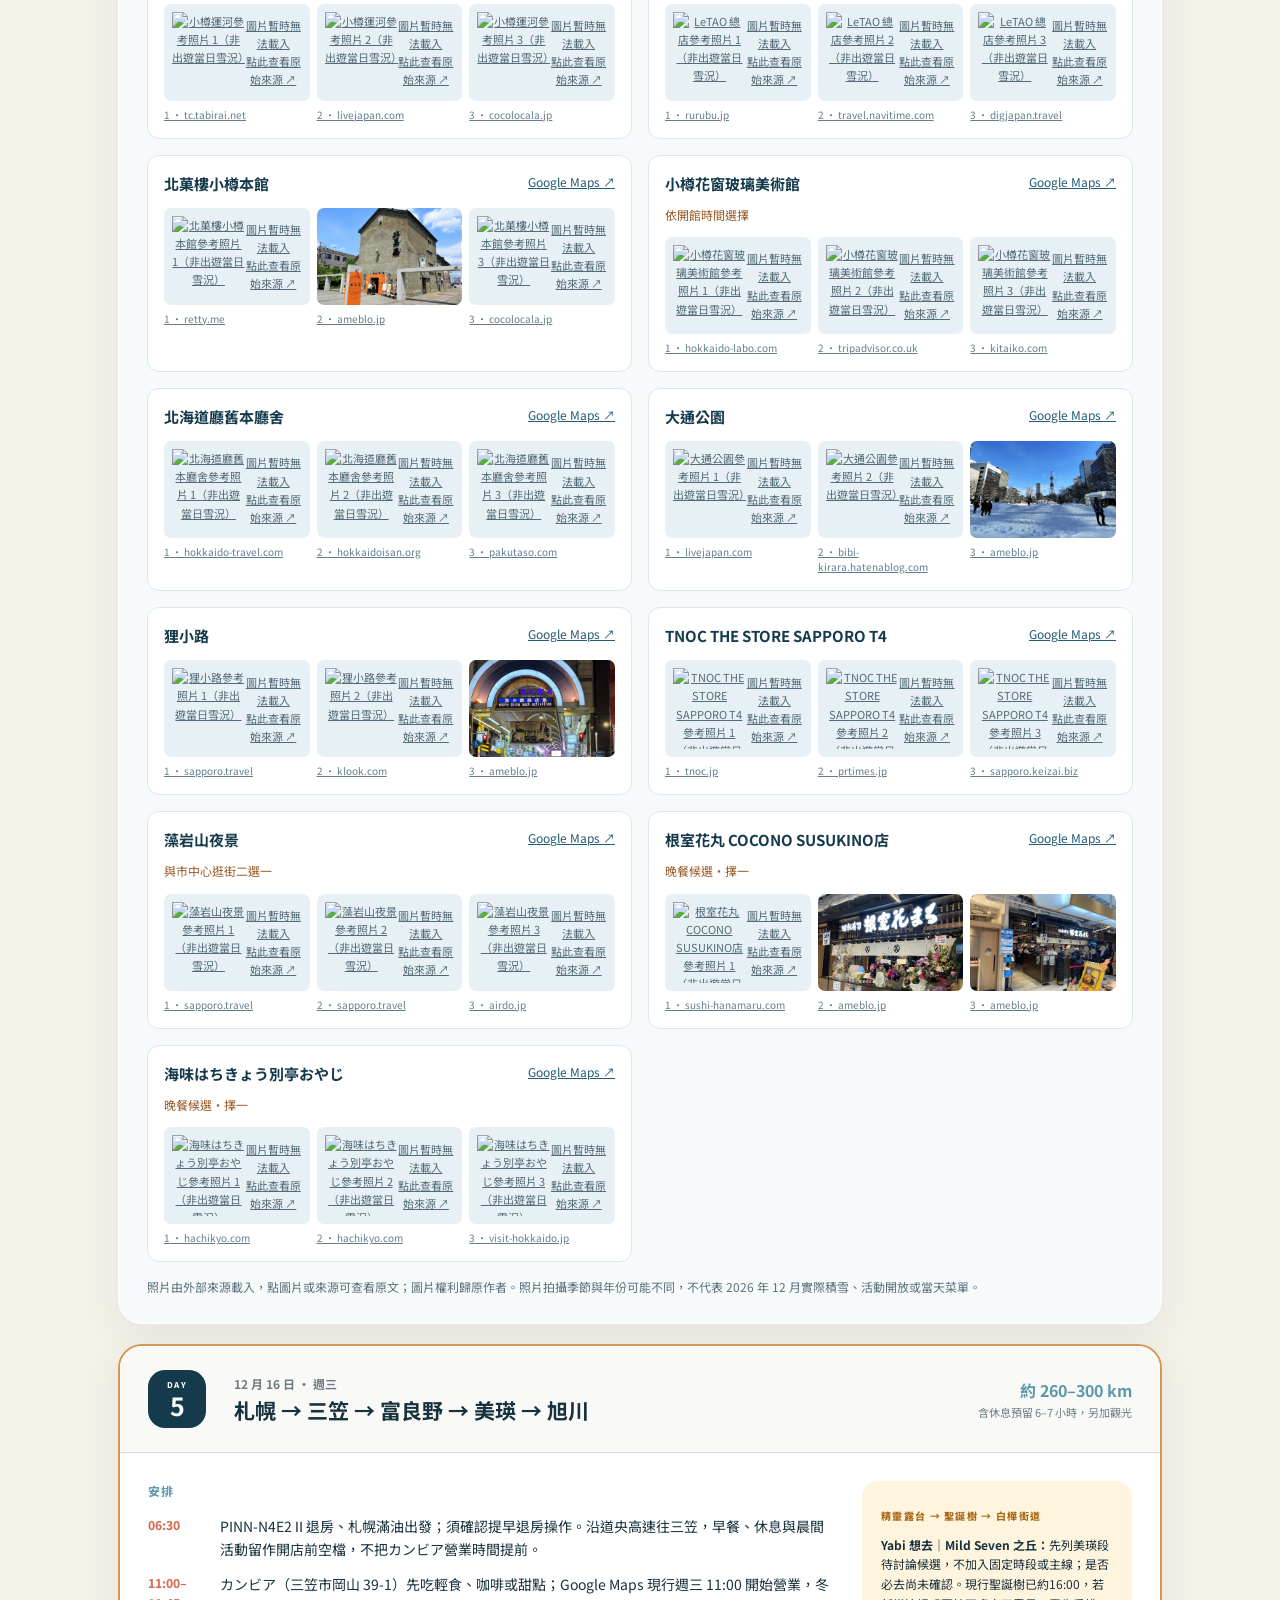
==== commit 38607884: "Add Yabi wishlist page with photos and Google Maps" ====
--- a/itinerary.html
+++ b/itinerary.html
@@ -34,6 +34,7 @@
       <a class="nav-link" href="map.html">旅遊地圖</a>
       <a class="nav-link" href="snowmobile.html">玩雪活動</a>
       <a class="nav-link" href="stays.html">特色住宿</a>
+      <a class="nav-link" href="other-places.html">其他景點</a>
     </nav>
   </header>
 
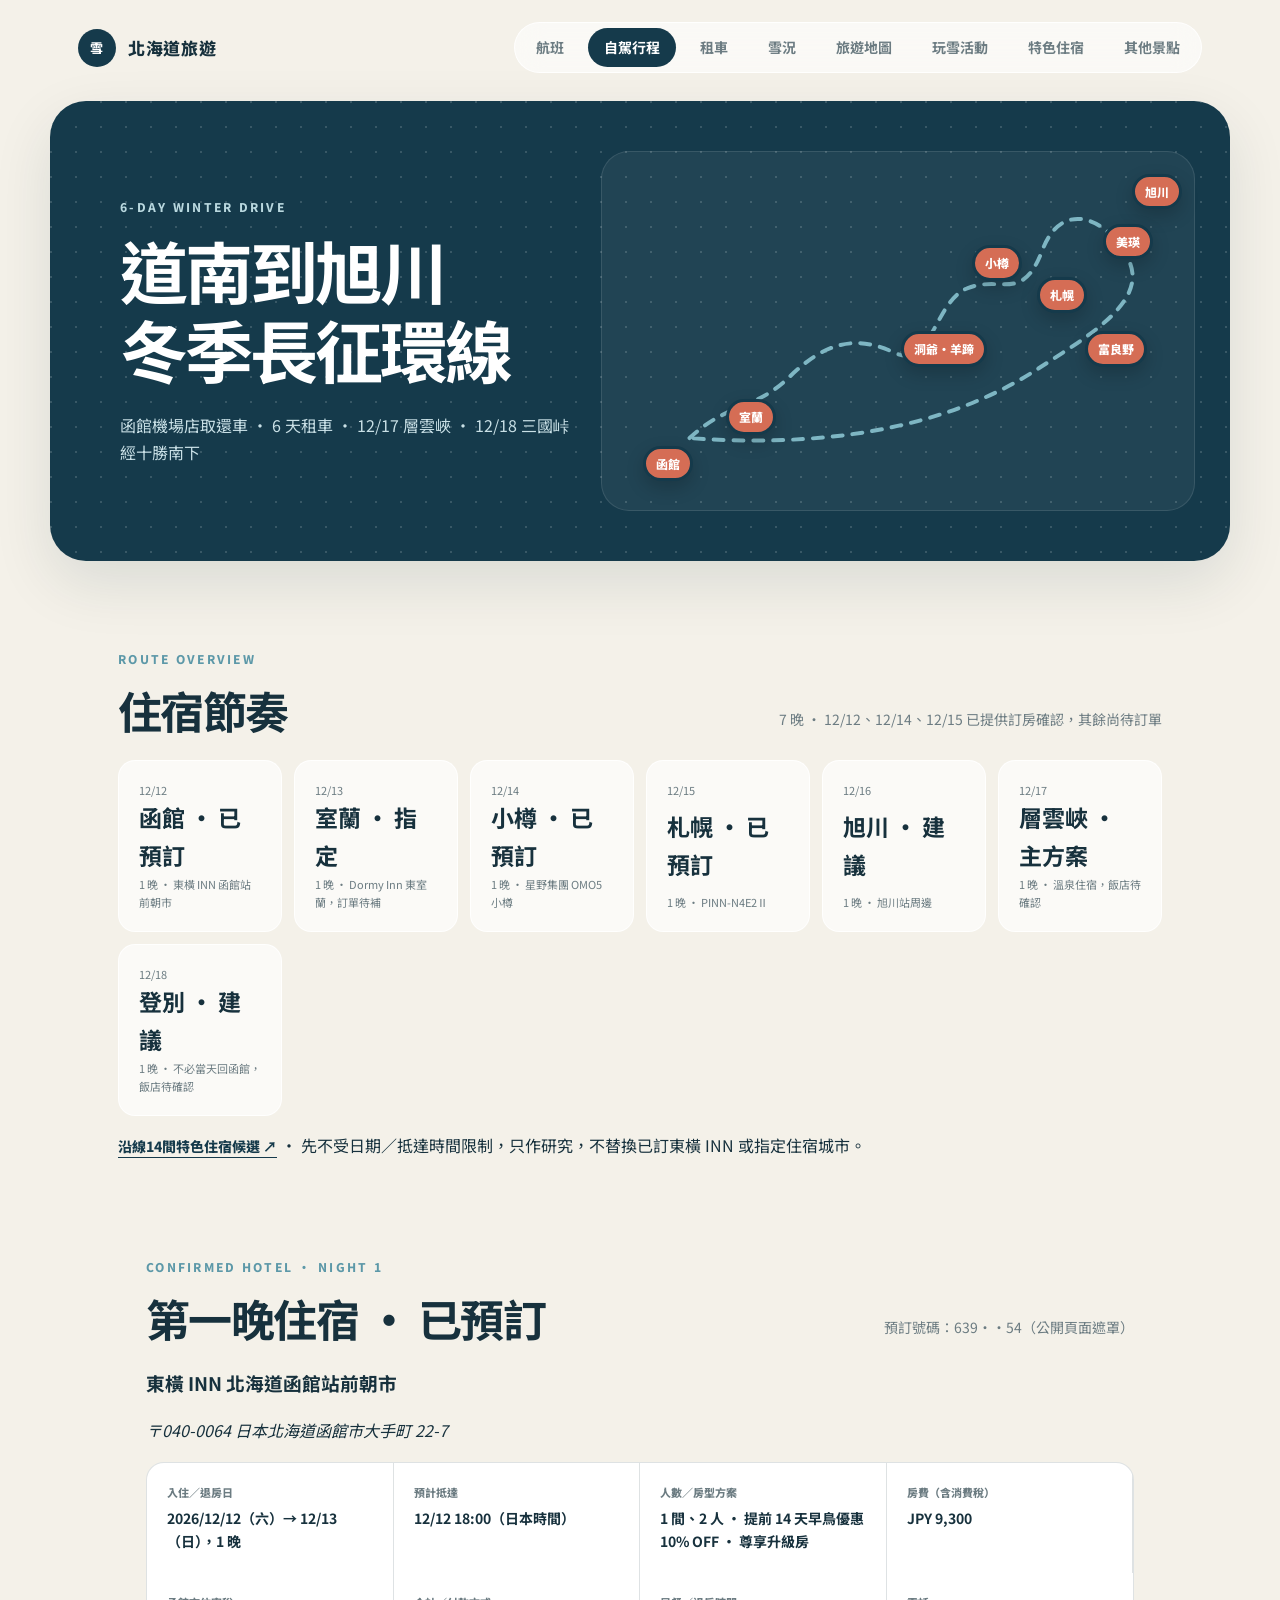
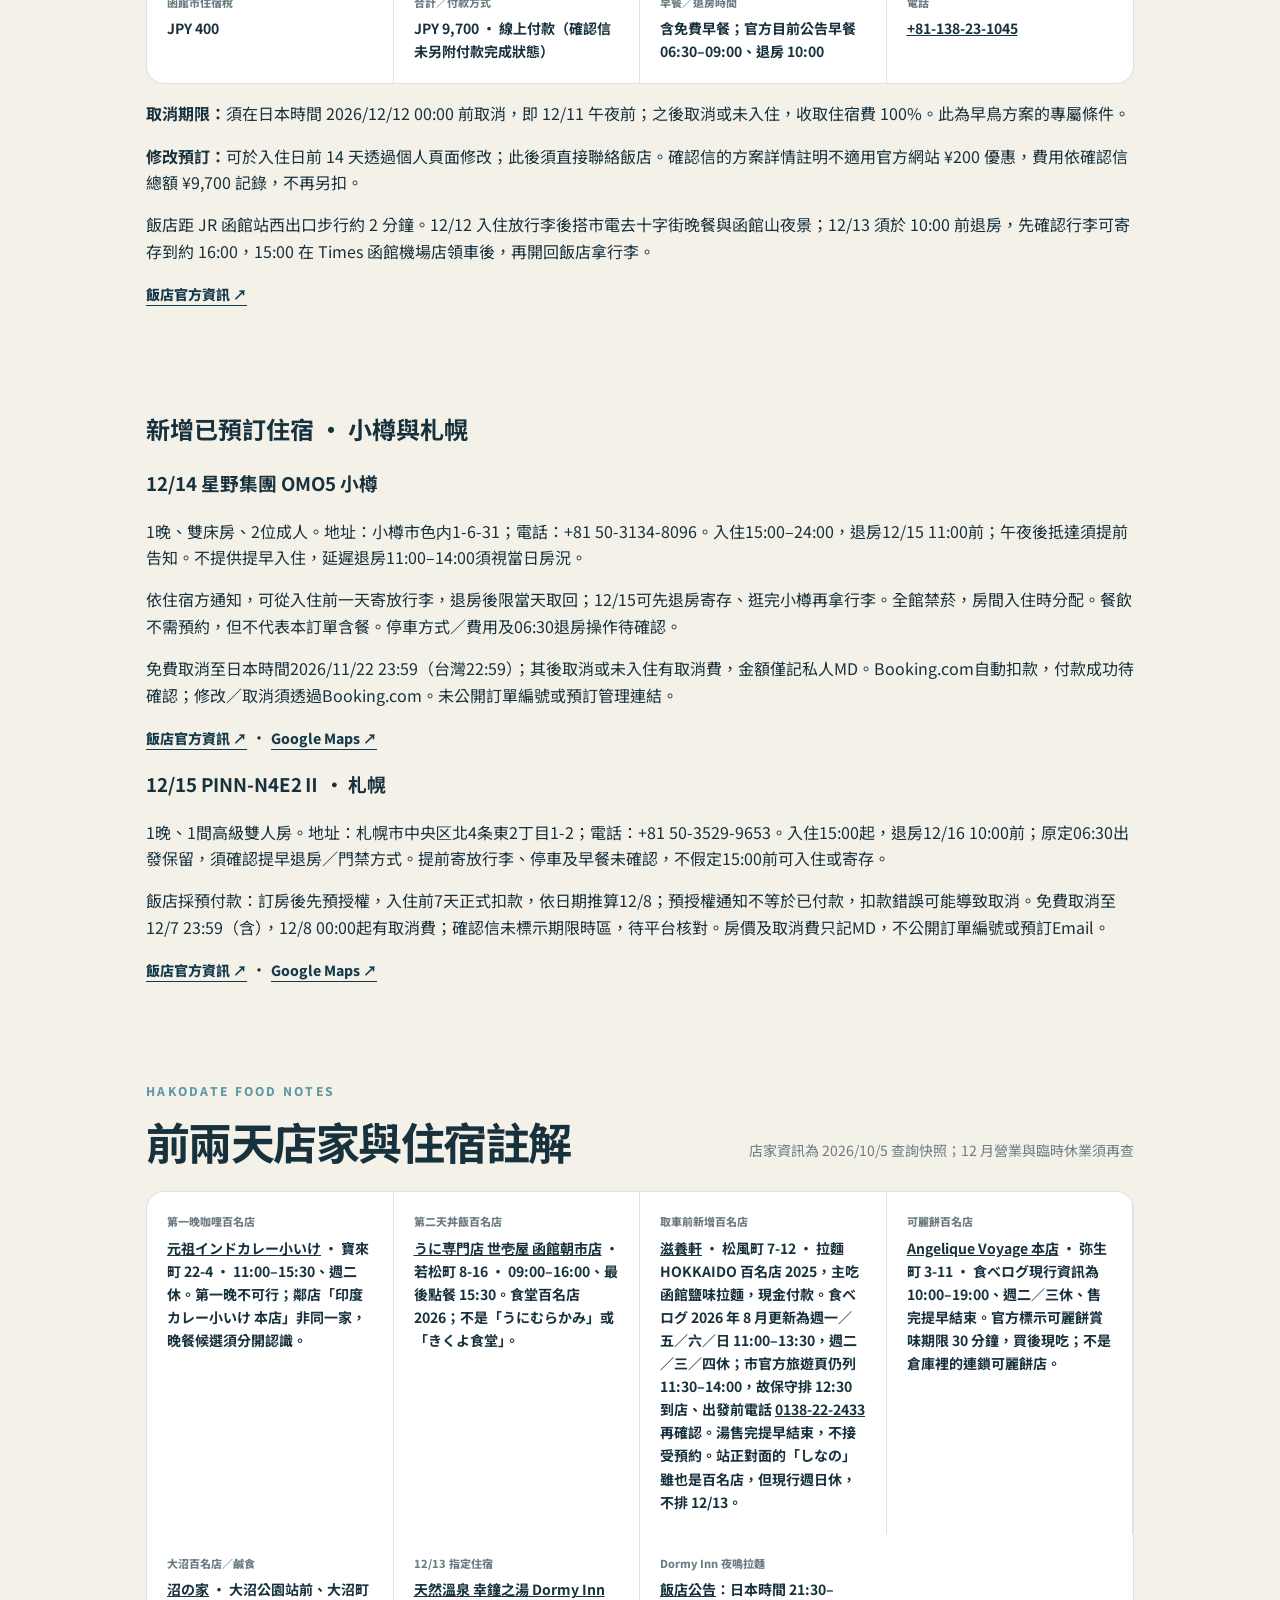
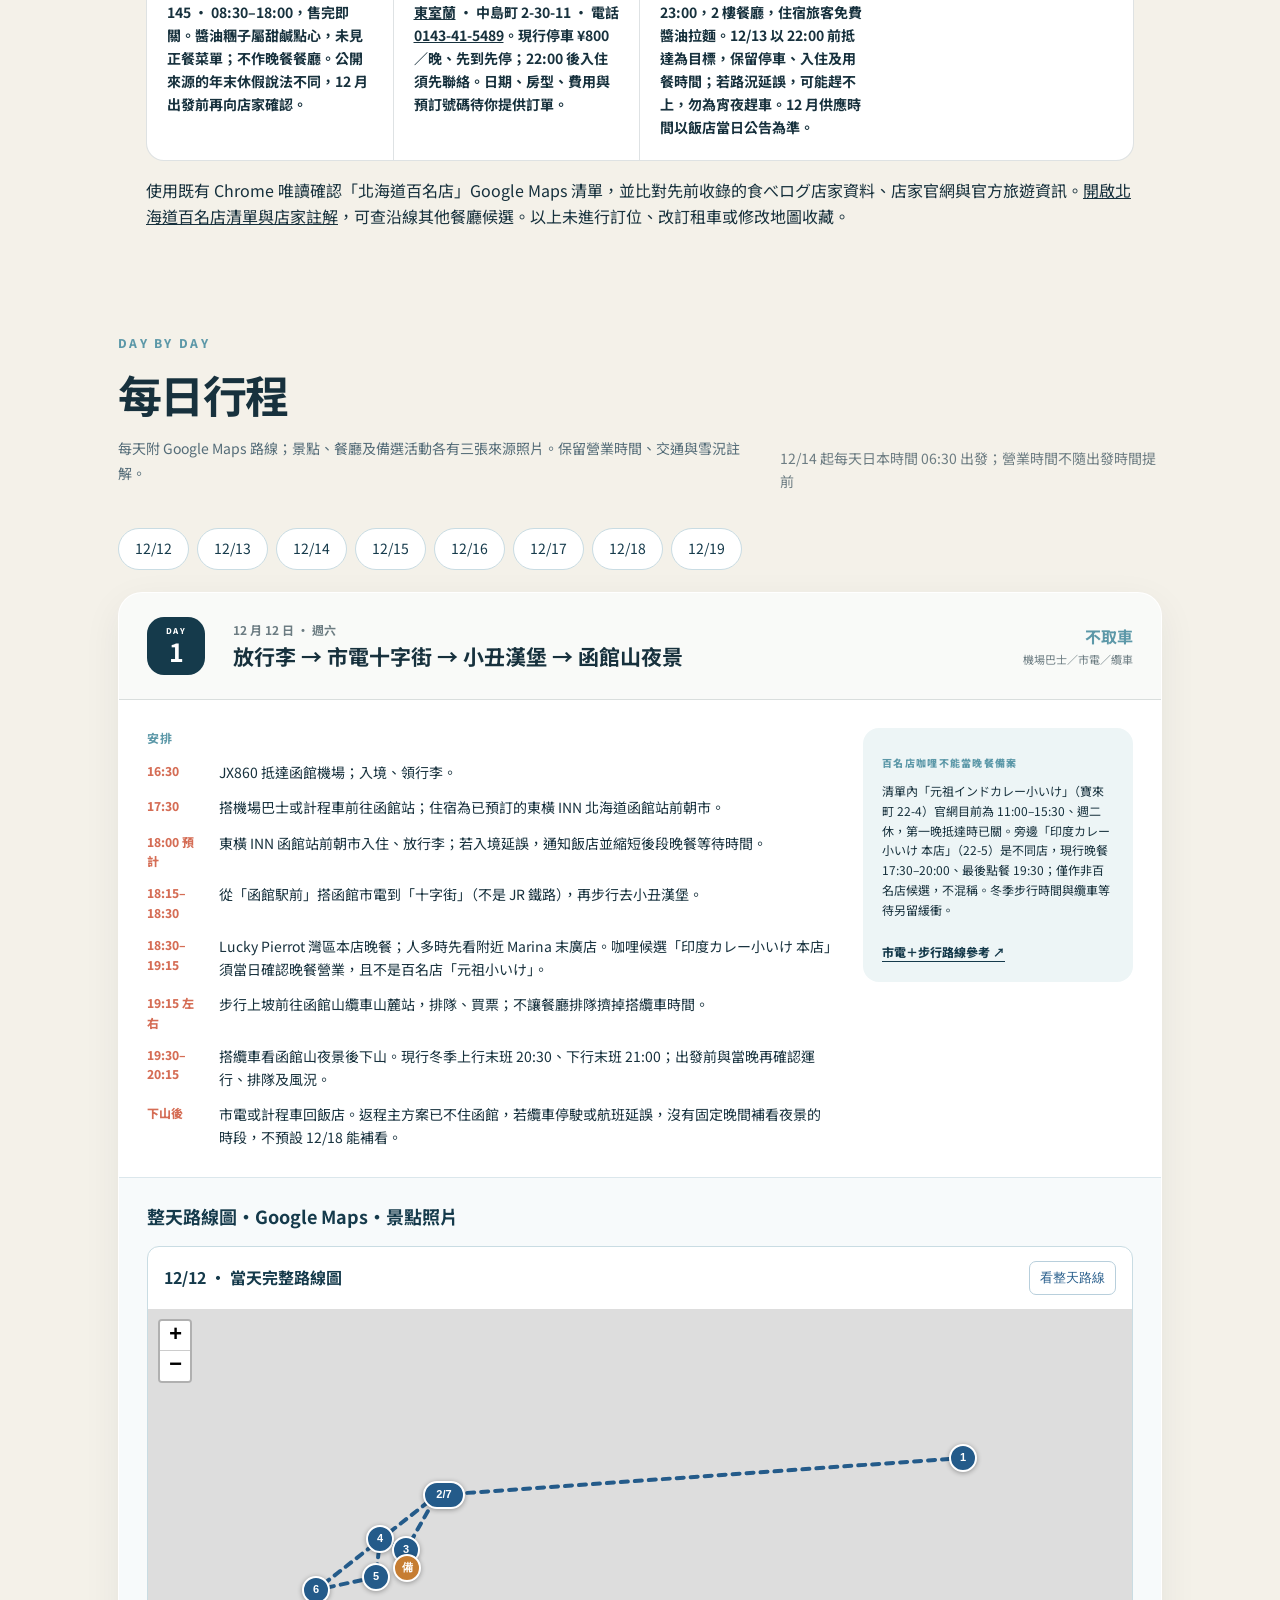
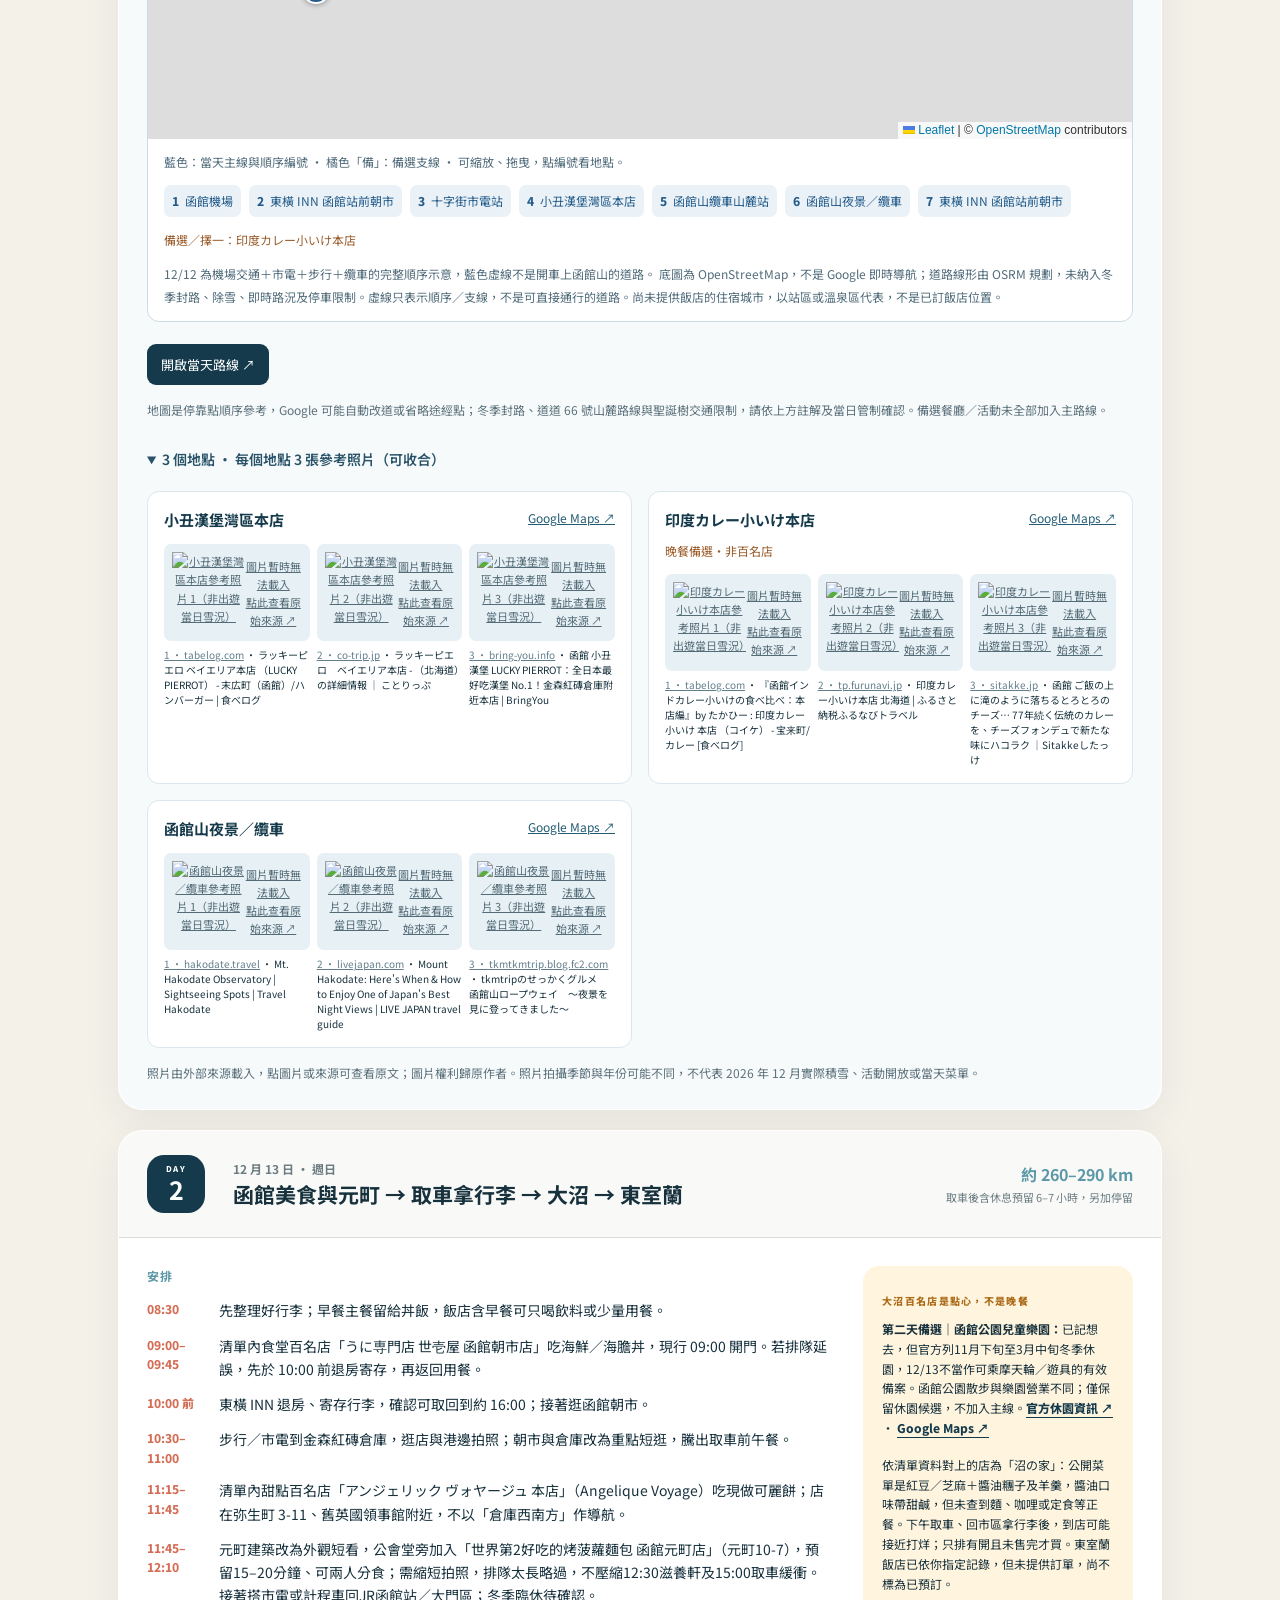
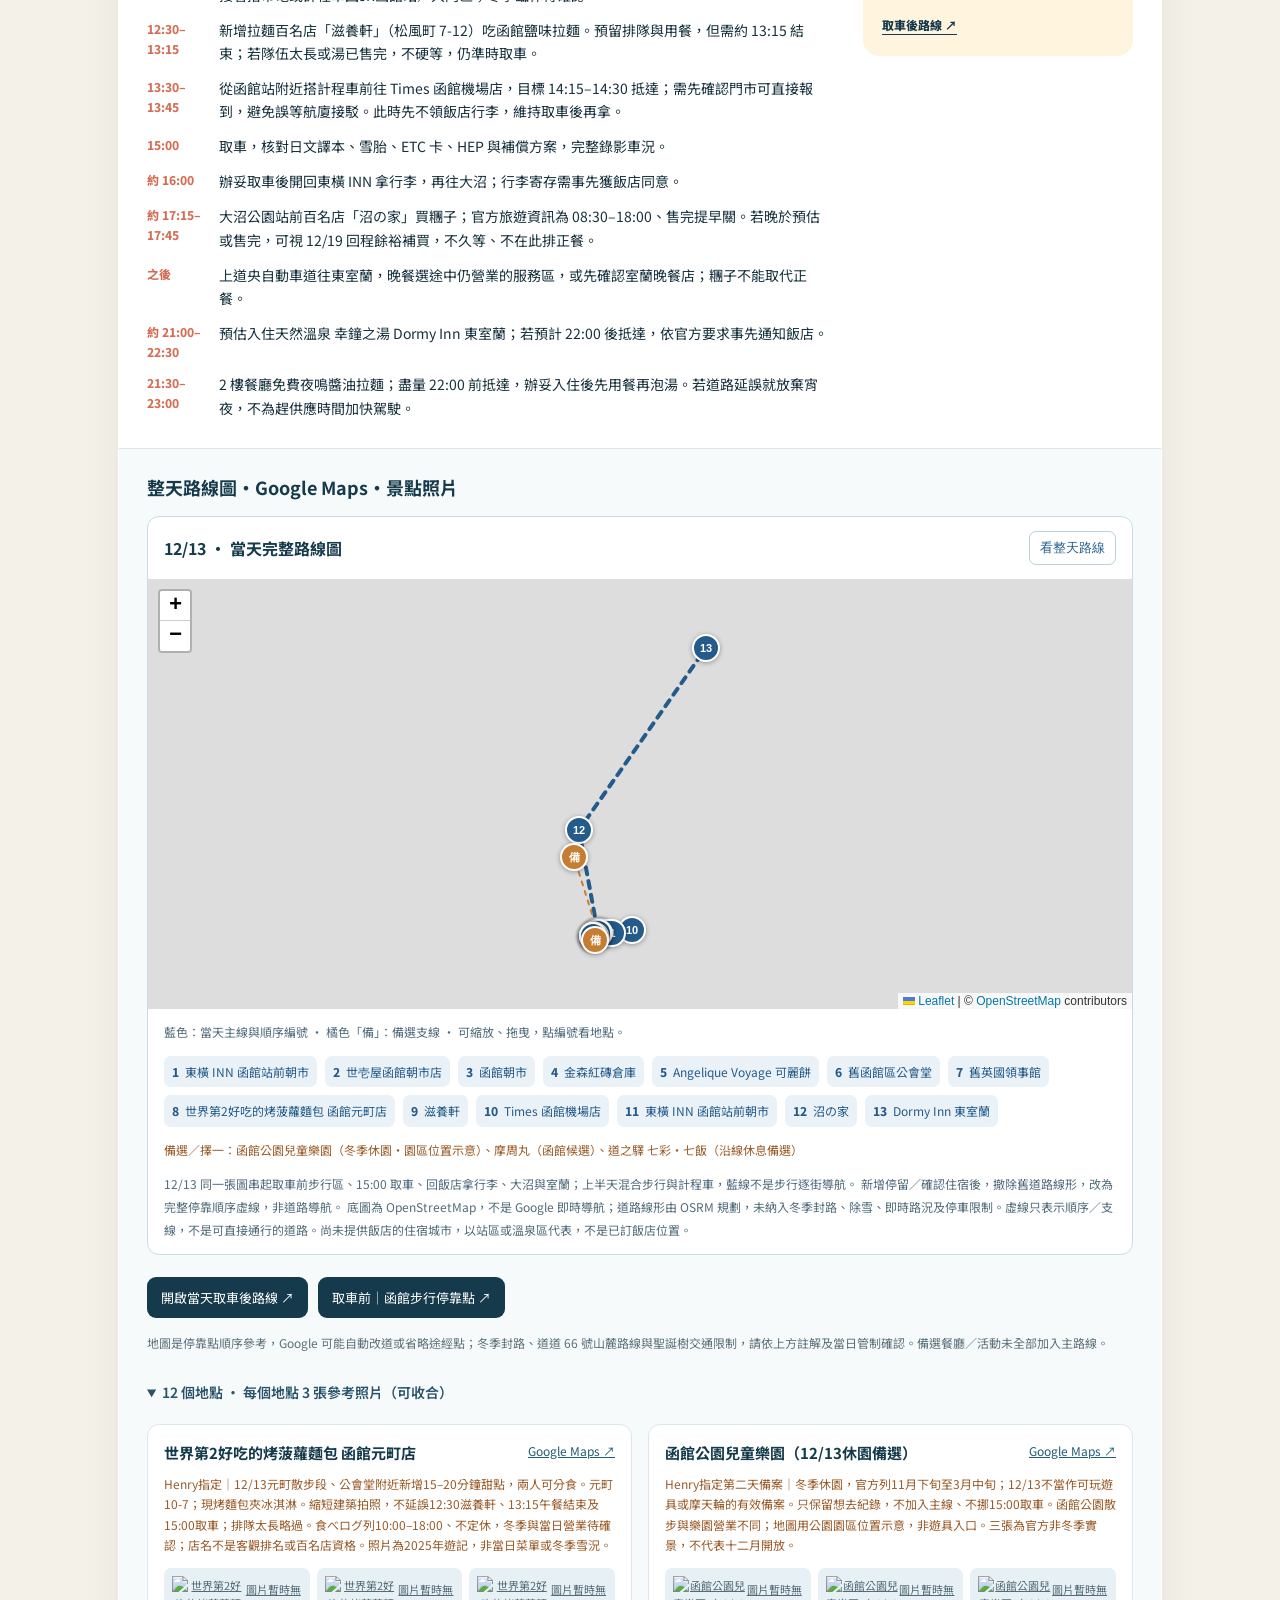
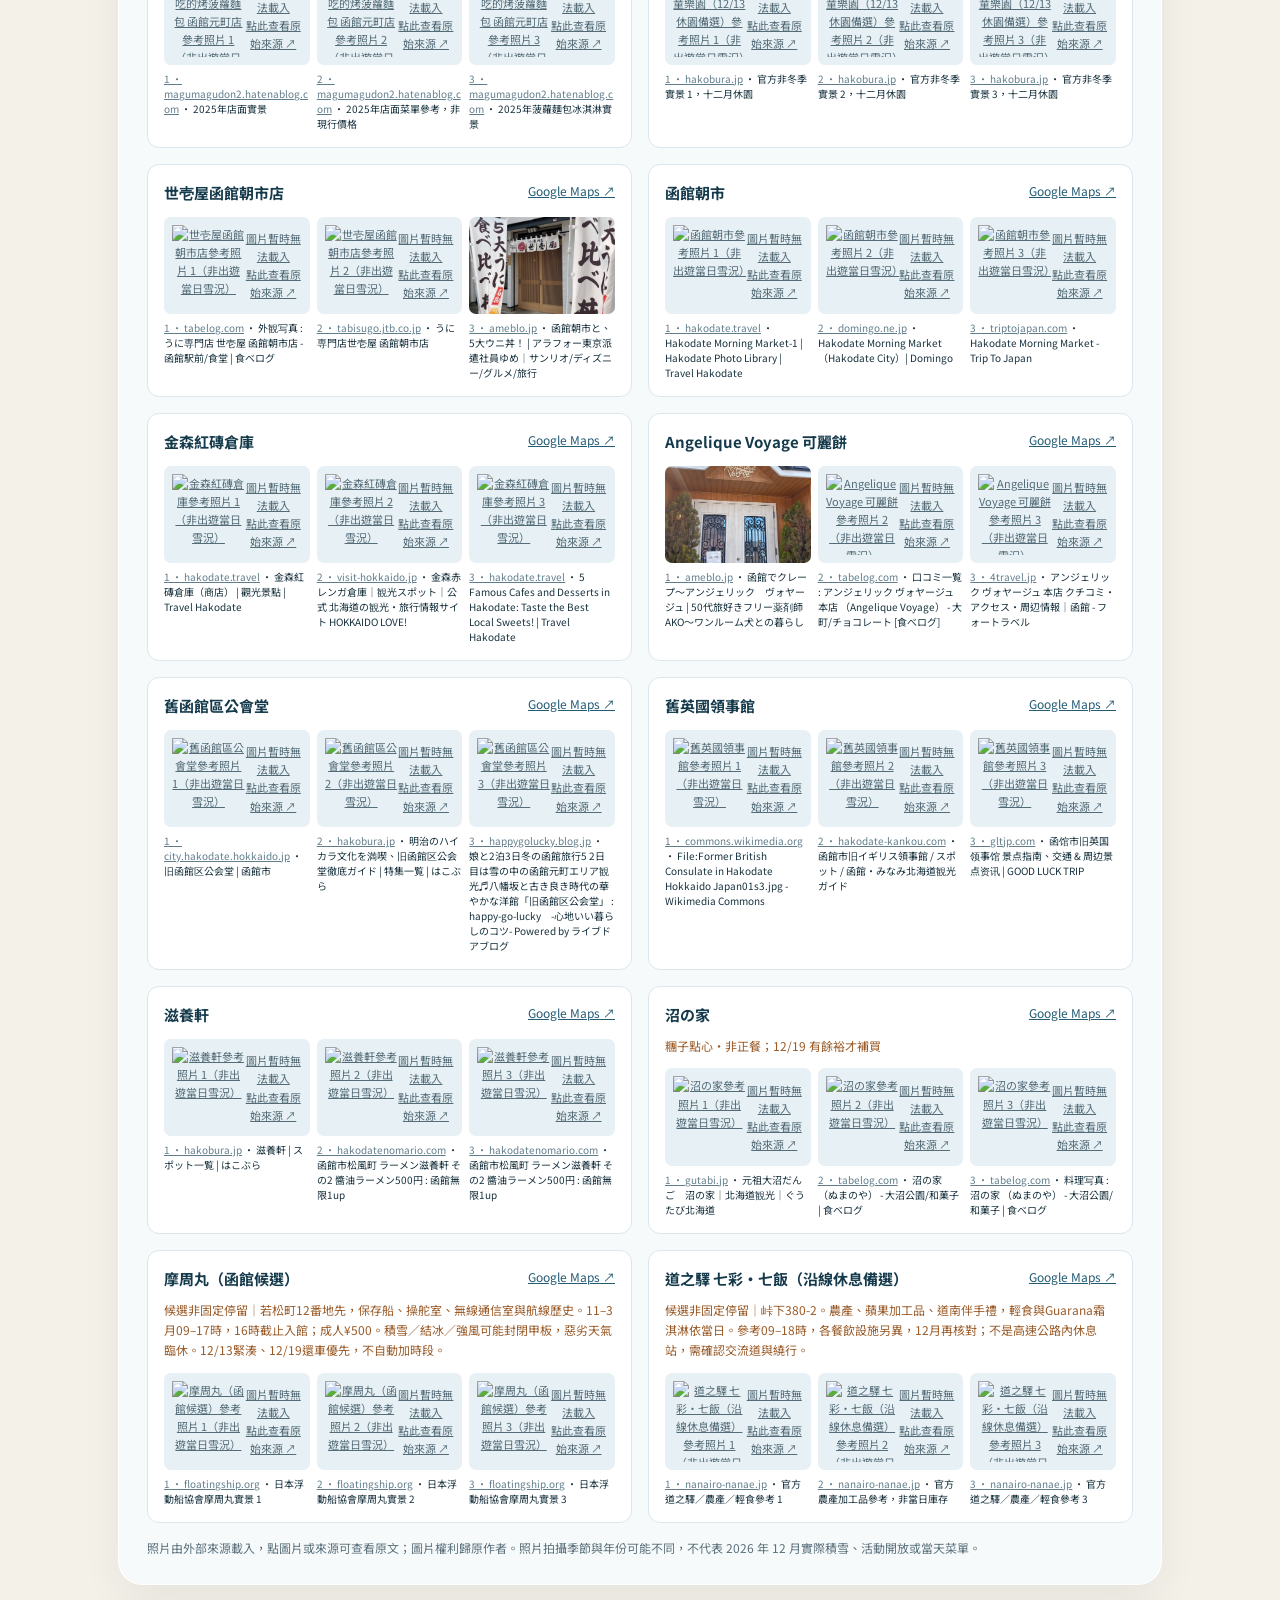
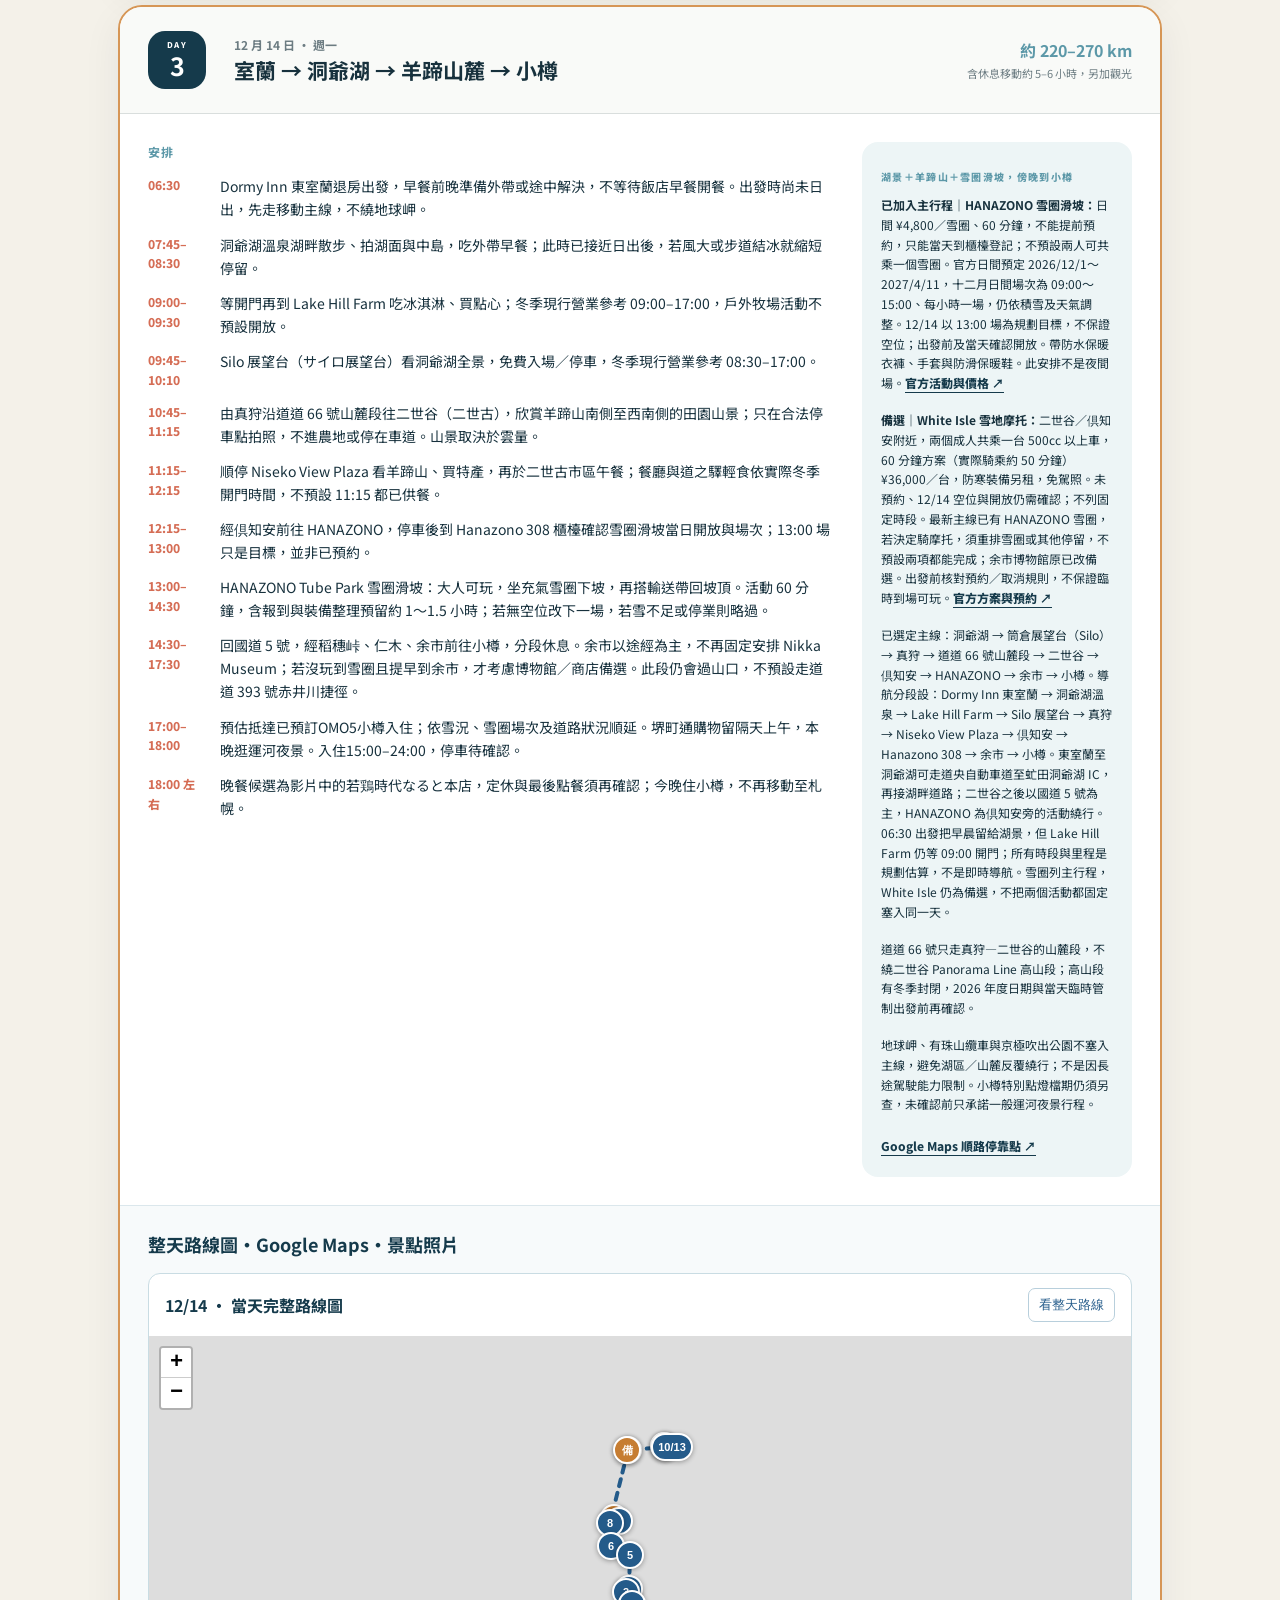
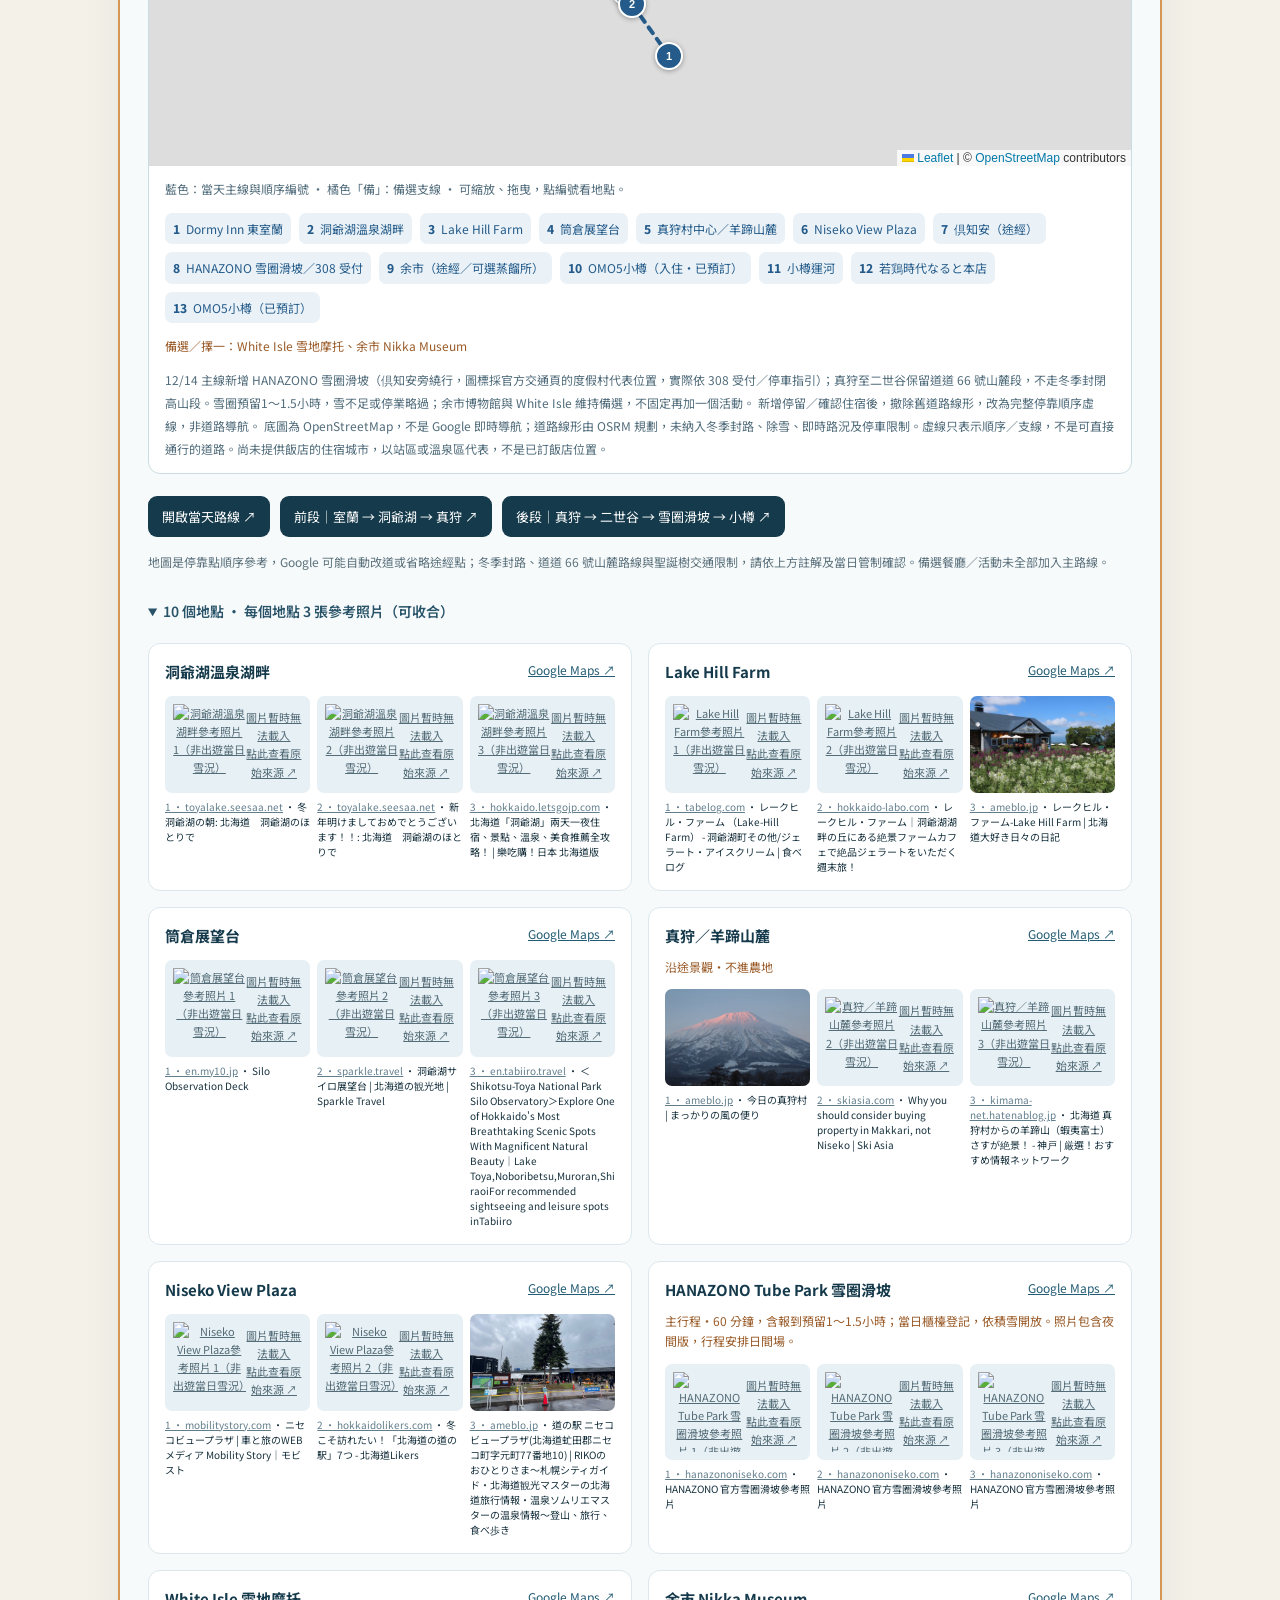
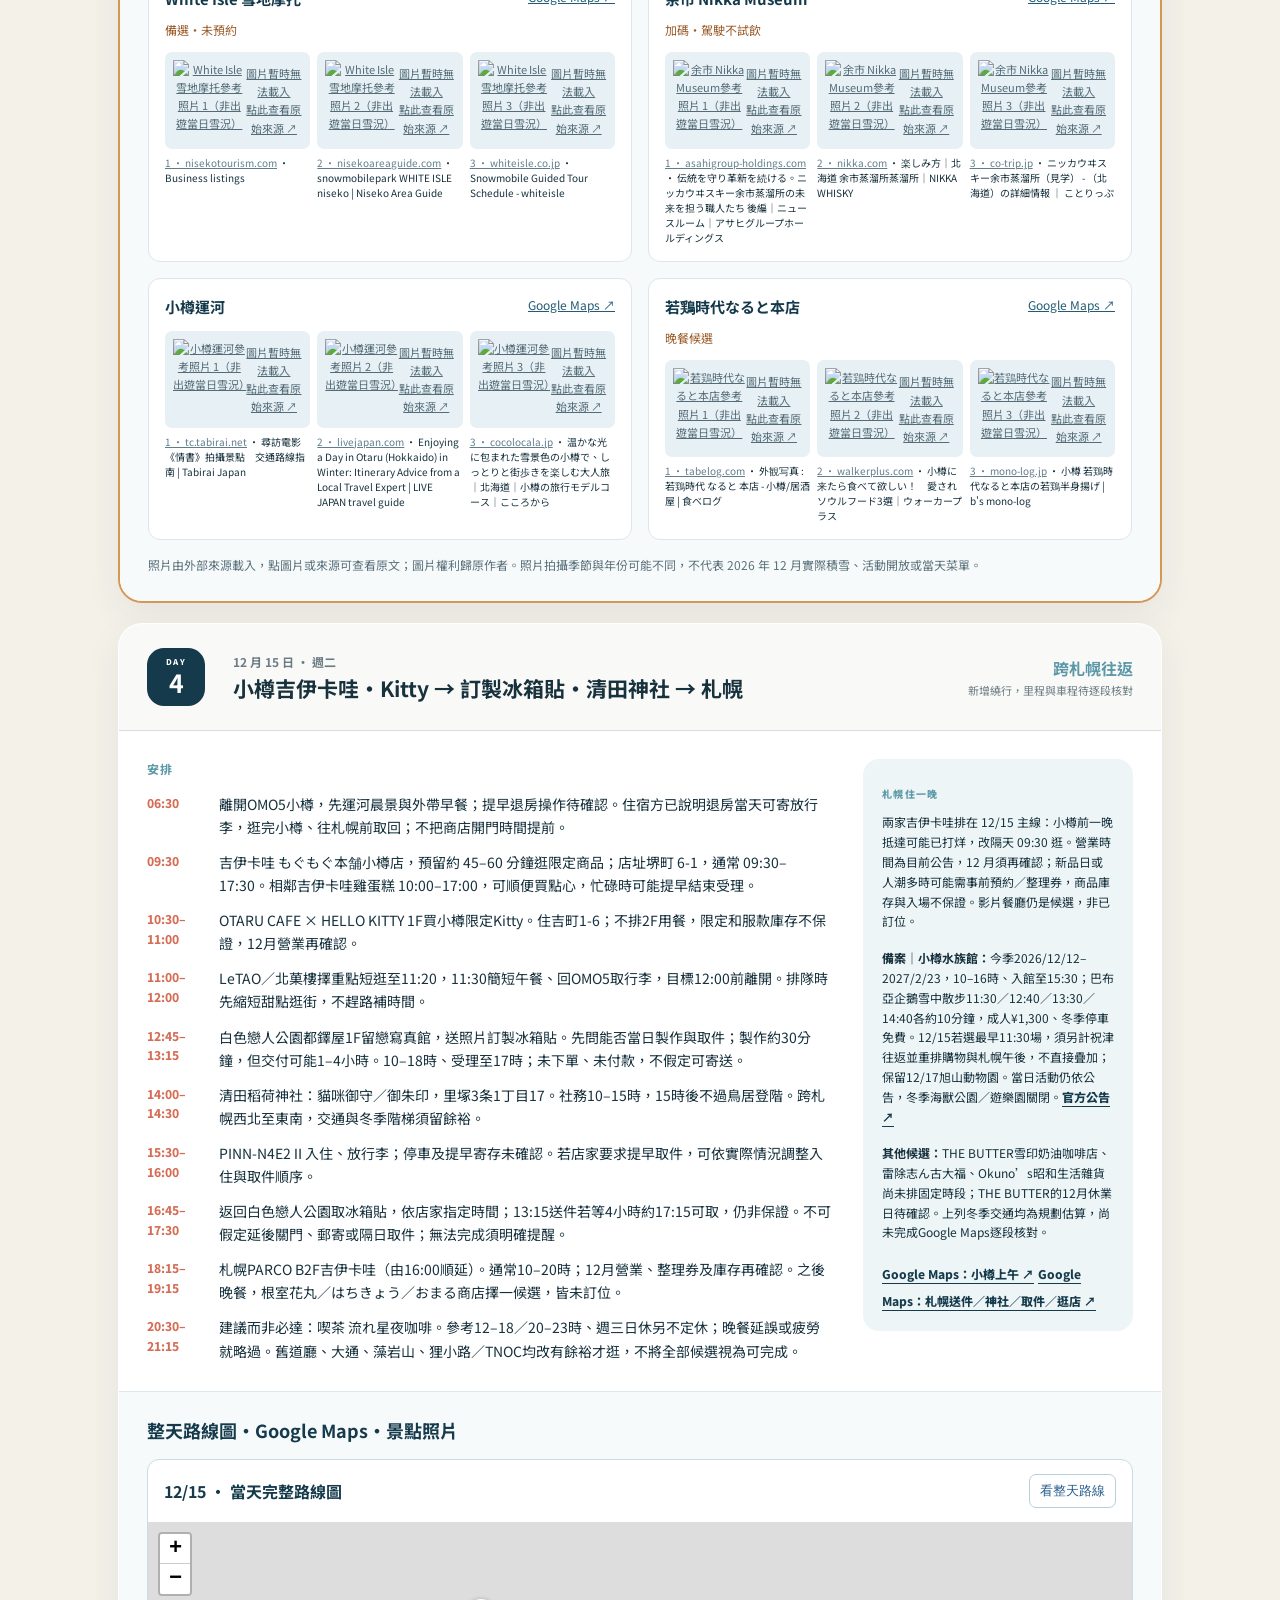
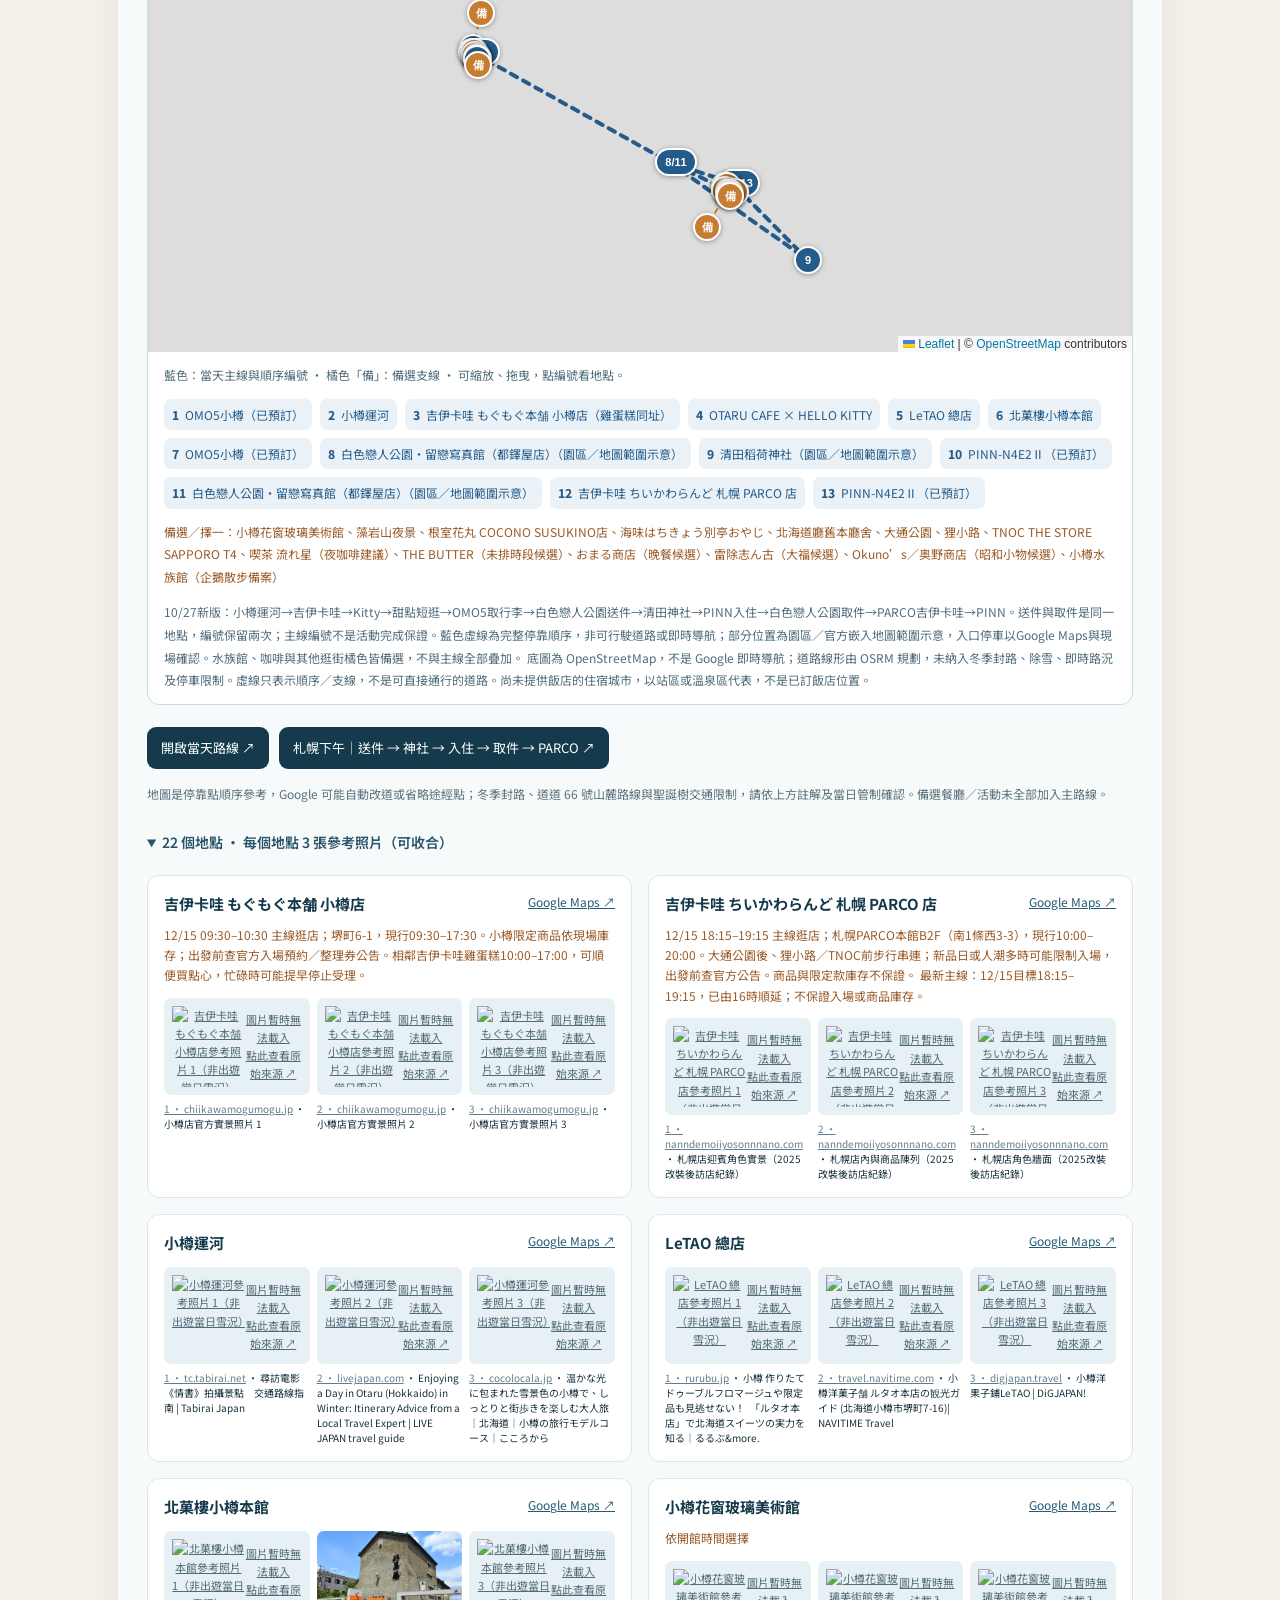
==== commit 52cfa37c: "Sync October itinerary updates and clearly separate optional stops" ====
--- a/itinerary.html
+++ b/itinerary.html
@@ -13,10 +13,10 @@
   <link rel="stylesheet" href="styles.css?v=20261006-review">
   <link rel="stylesheet" href="assets/vendor/leaflet/leaflet.css">
   <script src="assets/vendor/leaflet/leaflet.js" defer></script>
-  <script src="itinerary-routes.js" defer></script>
-  <script src="itinerary-places.js" defer></script>
-  <script src="itinerary-gallery.js" defer></script>
-  <script src="itinerary-route-maps.js" defer></script>
+  <script src="itinerary-routes.js?v=20261027" defer></script>
+  <script src="itinerary-places.js?v=20261027" defer></script>
+  <script src="itinerary-gallery.js?v=20261027" defer></script>
+  <script src="itinerary-route-maps.js?v=20261027" defer></script>
 </head>
 <body>
   <a class="skip-link" href="#main">跳至主要內容</a>
@@ -257,9 +257,9 @@
             <div class="day-number"><span>DAY</span><strong>4</strong></div>
             <div>
               <p>12 月 15 日 · 週二</p>
-              <h3>小樽吉伊卡哇與甜點 → 札幌吉伊卡哇逛店</h3>
-            </div>
-            <div class="drive-stat"><strong>約 40–60 km</strong><span>移動預留 1–2 小時</span></div>
+              <h3>小樽吉伊卡哇・Kitty → 訂製冰箱貼・清田神社 → 札幌</h3>
+            </div>
+            <div class="drive-stat"><strong>跨札幌往返</strong><span>新增繞行，里程與車程待逐段核對</span></div>
           </header>
           <div class="day-body">
             <div class="day-plan">
@@ -267,18 +267,23 @@
               <ul>
                 <li><time>06:30</time><span>離開OMO5小樽，先運河晨景與外帶早餐；提早退房操作待確認。住宿方已說明退房當天可寄放行李，逛完小樽、往札幌前取回；不把商店開門時間提前。</span></li>
                 <li><time>09:30</time><span>吉伊卡哇 もぐもぐ本舗小樽店，預留約 45–60 分鐘逛限定商品；店址堺町 6-1，通常 09:30–17:30。相鄰吉伊卡哇雞蛋糕 10:00–17:00，可順便買點心，忙碌時可能提早結束受理。</span></li>
-                <li><time>10:30</time><span>沿堺町通逛 LeTAO 總店、北菓樓；花窗玻璃美術館改為有餘裕才加入。</span></li>
-                <li><time>12:00</time><span>小樽午餐、回OMO5取行李後往札幌；入住已預訂PINN-N4E2Ⅱ，15:00起可入住，提前寄存尚未確認。</span></li>
-                <li><time>午後</time><span>北海道廳舊本廳舍 → 大通公園；15:00後到PINN-N4E2Ⅱ入住、放行李，再往PARCO。若前段或入住延誤，縮短公園停留，16:00逛店仍是目標而非保證。</span></li>
-                <li><time>16:00</time><span>ちいかわらんど札幌 PARCO 店，預留約 1 小時；本館 B2F，通常 10:00–20:00。逛完再接狸小路與 TNOC THE STORE SAPPORO T4。</span></li>
-                <li><time>傍晚</time><span>以市中心逛店為主；藻岩山僅在時間與能見度都允許時加入，不壓縮兩家吉伊卡哇逛店時段。</span></li>
-                <li><time>晚間</time><span>影片餐廳候選：根室花丸 COCONO SUSUKINO 店，或海味はちきょう別亭おやじ；後者優先確認訂位。</span></li>
+                <li><time>10:30–11:00</time><span>OTARU CAFE × HELLO KITTY 1F買小樽限定Kitty。住吉町1-6；不排2F用餐，限定和服款庫存不保證，12月營業再確認。</span></li>
+                <li><time>11:00–12:00</time><span>LeTAO／北菓樓擇重點短逛至11:20，11:30簡短午餐、回OMO5取行李，目標12:00前離開。排隊時先縮短甜點逛街，不趕路補時間。</span></li>
+                <li><time>12:45–13:15</time><span>白色戀人公園都鐸屋1F留戀寫真館，送照片訂製冰箱貼。先問能否當日製作與取件；製作約30分鐘，但交付可能1–4小時。10–18時、受理至17時；未下單、未付款，不假定可寄送。</span></li>
+                <li><time>14:00–14:30</time><span>清田稻荷神社：貓咪御守／御朱印，里塚3条1丁目17。社務10–15時，15時後不過鳥居登階。跨札幌西北至東南，交通與冬季階梯須留餘裕。</span></li>
+                <li><time>15:30–16:00</time><span>PINN-N4E2Ⅱ入住、放行李；停車及提早寄存未確認。若店家要求提早取件，可依實際情況調整入住與取件順序。</span></li>
+                <li><time>16:45–17:30</time><span>返回白色戀人公園取冰箱貼，依店家指定時間；13:15送件若等4小時約17:15可取，仍非保證。不可假定延後關門、郵寄或隔日取件；無法完成須明確提醒。</span></li>
+                <li><time>18:15–19:15</time><span>札幌PARCO B2F吉伊卡哇（由16:00順延）。通常10–20時；12月營業、整理券及庫存再確認。之後晚餐，根室花丸／はちきょう／おまる商店擇一候選，皆未訂位。</span></li>
+                <li><time>20:30–21:15</time><span>建議而非必達：喫茶 流れ星夜咖啡。參考12–18／20–23時、週三日休另不定休；晚餐延誤或疲勞就略過。舊道廳、大通、藻岩山、狸小路／TNOC均改有餘裕才逛，不將全部候選視為可完成。</span></li>
               </ul>
             </div>
             <aside class="day-side">
               <span class="priority-label">札幌住一晚</span>
               <p>兩家吉伊卡哇排在 12/15 主線：小樽前一晚抵達可能已打烊，改隔天 09:30 逛。營業時間為目前公告，12 月須再確認；新品日或人潮多時可能需事前預約／整理券，商品庫存與入場不保證。影片餐廳仍是候選，非已訂位。</p>
-              <a href="https://www.google.com/maps/dir/小樽運河/ちいかわもぐもぐ本舗+小樽店/LeTAO+本店/北菓楼+小樽本館/北海道庁旧本庁舎/大通公園/ちいかわらんど+札幌パルコ店/狸小路/TNOC+THE+STORE+SAPPORO+T4/PINN-N4E2Ⅱ" target="_blank" rel="noopener noreferrer">Google Maps 路線 ↗</a>
+              <p><strong>備案｜小樽水族館：</strong>今季2026/12/12–2027/2/23，10–16時、入館至15:30；巴布亞企鵝雪中散步11:30／12:40／13:30／14:40各約10分鐘，成人¥1,300、冬季停車免費。12/15若選最早11:30場，須另計祝津往返並重排購物與札幌午後，不直接疊加；保留12/17旭山動物園。當日活動仍依公告，冬季海獸公園／遊樂園關閉。<a href="https://otaru-aq.jp/choineta/news/news-36909" target="_blank" rel="noopener noreferrer">官方公告 ↗</a></p>
+              <p><strong>其他候選：</strong>THE BUTTER雪印奶油咖啡店、雷除志ん古大福、Okuno’s昭和生活雜貨尚未排固定時段；THE BUTTER的12月休業日待確認。上列冬季交通均為規劃估算，尚未完成Google Maps逐段核對。</p>
+              <a href="https://www.google.com/maps/dir/OMO5+小樽/小樽運河/ちいかわもぐもぐ本舗+小樽店/OTARU+CAFE+HELLO+KITTY/LeTAO+本店/北菓楼+小樽本館/OMO5+小樽" target="_blank" rel="noopener noreferrer">Google Maps：小樽上午 ↗</a>
+              <a href="https://www.google.com/maps/dir/OMO5+小樽/白い恋人パーク/清田稲荷神社/PINN-N4E2Ⅱ/白い恋人パーク/ちいかわらんど+札幌パルコ店/PINN-N4E2Ⅱ" target="_blank" rel="noopener noreferrer">Google Maps：札幌送件／神社／取件／逛店 ↗</a>
             </aside>
           </div>
         </article>
@@ -296,7 +301,8 @@
             <div class="day-plan">
               <h4>安排</h4>
               <ul>
-                <li><time>06:30</time><span>PINN-N4E2Ⅱ退房、札幌滿油出發；須確認提早退房操作。沿道央高速往三笠，早餐、休息與晨間活動留作開店前空檔，不把カンビア營業時間提前。</span></li>
+                <li><time>06:30–09:45</time><span>PINN退房、滿油出發，07:15目標莫埃來沼公園；短走45–60分鐘雪景後早餐／休息，不連續在寒風中等兩小時。09:00–09:45逛玻璃金字塔1F公園商店，買野口勇／AKARI相關商品，指定型號庫存不保證。冬季東口P2、西口關閉；商店參考09–17時、週一休。取消舊08:15離開方案，須等09時開門。</span></li>
+                <li><time>09:45–11:00</time><span>離開莫埃來沼公園往三笠，冬季暫留1–1.5小時；11:00カンビア仍為目標，購物、停車或雪況延誤則順延，不趕路。</span></li>
                 <li><time>11:00–11:45</time><span>カンビア（三笠市岡山 39-1）先吃輕食、咖啡或甜點；Google Maps 現行週三 11:00 開始營業，冬季與當日臨休仍需確認。後面還有咖哩，這餐份量保留彈性。</span></li>
                 <li><time>11:45–13:30</time><span>往富良野；候選主線為道道 116 號 → 國道 452 號 → 道道 135 號 → 國道 38 號，經桂澤湖周邊。這是交通兼看景路段，非已保證通行的冬季景觀專線；依當日道路管制決定是否改走瀧川、國道 38 號。</span></li>
                 <li><time>13:30–14:15</time><span>唯我獨尊（富良野市日の出町 11-8）吃歐姆蛋＋自製香腸咖哩；清單內咖哩 EAST 百名店 2026，現行平日午餐 11:00–15:30、最後點餐 15:00。到店時間與排隊有變動，必要時縮短後續停留。</span></li>
@@ -316,7 +322,8 @@
               <p>已按你的指定保留カンビア → 唯我獨尊 → 森林精靈露台 → 聖誕樹之木 → 白樺街道 → 白鬚瀑布 → 旭川；取消國道 237 號專門景觀行程，但通行可用。當晚仍住旭川，12/17 動物園後改住層雲峽。所有時間為規劃估算；聖誕樹參觀交通尚未落實，不能承諾表列時段可完成。</p>
               <p>兩家餐廳加精靈露台後，聖誕樹接近日落、白樺街道通常天黑；若要兩處都拍日間雪景，需要再調整餐廳日期或景點順序，不能只靠提早 06:30 出發解決 11:00 開店限制。2025/26 美瑛部分農道未除雪，2026/27 除雪圖、聖誕樹交通公告與臨時封路出發前再核對。</p>
               <p>資料：<a href="https://www.biei-hokkaido.jp/en/facility/christmas-tree" target="_blank" rel="noopener noreferrer">聖誕樹參觀規則</a>、<a href="https://www.visit-hokkaido.jp/spot/detail_10359.html" target="_blank" rel="noopener noreferrer">白樺街道</a>、<a href="https://www.town.biei.hokkaido.jp/culture/event/illuminate.html" target="_blank" rel="noopener noreferrer">點燈公告</a>。</p>
-              <a href="https://www.google.com/maps/dir/PINN-N4E2Ⅱ/39-1+Okayama+Mikasa/唯我独尊+富良野/Ningle+Terrace/Biei+Station/白ひげの滝/旭川駅" target="_blank" rel="noopener noreferrer">Google Maps 分段停靠點（聖誕樹交通另確認）↗</a>
+              <p>美唄摩托仍為替代備案，不與莫埃來沼公園09時購物同時硬塞。新增商店後，富良野／美瑛已偏滿，青池加碼優先取消。</p>
+              <a href="https://www.google.com/maps/dir/PINN-N4E2Ⅱ/モエレ沼公園/39-1+Okayama+Mikasa/唯我独尊+富良野/Ningle+Terrace/Biei+Station/白ひげの滝/旭川駅" target="_blank" rel="noopener noreferrer">Google Maps 分段停靠點（聖誕樹交通另確認）↗</a>
             </aside>
           </div>
         </article>
@@ -348,6 +355,7 @@
             </div>
             <aside class="day-side">
               <span class="priority-label">主方案：住層雲峽，隔天穿越三國峠</span>
+              <p><strong>企鵝體驗比較：</strong>旭山以國王企鵝為主，往季約30–40分鐘、500公尺，體驗較完整但12/17未保證開走；小樽是巴布亞企鵝，今季已公布12/12起每天4場、約10分鐘。小樽只列12/15備案，不自動取代本日動物園；兩間都去需另重排，不是新增兩筆預約。</p>
               <p>12/17 動物園後住層雲峽，12/18 白天經三國峠往十勝再南下。企鵝散步 2024/25 從 12/12 開始、2025/26 從 12/18 開始，2026/27 開始日尚未查到公告，因此不能保證 12/17 看得到。若今年公告較晚且你仍以散步為首要，須再確認住宿及日期調整，不自動更動訂單。</p>
               <p>資料：<a href="https://www.city.asahikawa.hokkaido.jp/asahiyamazoo/event/event202612.html" target="_blank" rel="noopener noreferrer">2026 十二月開園日與時間</a>、<a href="https://www.city.asahikawa.hokkaido.jp/asahiyamazoo/news-blog/osirase/d083442.html" target="_blank" rel="noopener noreferrer">上一季企鵝散步公告（非今年預告）</a>。13:00 離園是規劃目標，所有抵達時間仍受雪況、路況影響。</p>
               <a href="https://www.google.com/maps/dir/Asahikawa+Station/Asahiyama+Zoo/Sounkyo" target="_blank" rel="noopener noreferrer">Google Maps 路線 ↗</a>
@@ -379,7 +387,7 @@
             <aside class="day-side warning-side">
               <span class="priority-label">把回程拆成兩天</span>
               <p><strong>Yabi 想去｜幸福駅：</strong>先列12/18十勝回程待討論候選，尚未加入固定主線。位於帶廣南側，木造站舍、橘色柴油列車與幸福紀念車票，建議預留30–45分鐘；需要繞路，不是原音更上高速路線直接經過。官方目前冬季賣店09:30–15:00、免費停車，賣店時間不代表整座鐵道公園開放時間，當日營業再確認。若和長沼咖啡館15:00包場都要去，需一起重排十勝停留及登別抵達／飯店晚餐，不沿用原到達估算。<a href="https://www.visit-hokkaido.jp/tw/spot/detail_10129.html" target="_blank" rel="noopener noreferrer">官方景點資訊 ↗</a></p>
-              <p><strong>咖啡館預約追蹤：</strong>已設定每天台灣時間09:00檢查暫定2026/12/18場次，優先15:00–16:30；只提醒、不代訂，日期與時段仍未定案。2026/10/08台灣09:00（日本10:00）查詢時12/18～12/24日曆尚未顯示場次，原因不明，不代表已滿或休業；首次確認可預約並通知後停止，最晚2026/12/19到期。最新狀態以預約頁與討論串通知為準。</p>
+              <p><strong>咖啡館預約提醒已完成：</strong>2026/10/19台灣09:00（日本10:00）核對12/18的11:00、13:00、15:00三場皆顯示可預約，已通知Yabi並停止該追蹤。這是歷史查詢，不代表現在仍有空位；未預約，日期仍為候選，不自動改十勝／登別主線。</p>
               <p><strong>Yabi 想去｜koyamame roastery：</strong>長沼町「丘の上珈琲」一樓，古董家具空間、一次一組包場。先列本日回程待調整點，非固定停留、未預約；原主線仍走道東高速接道央高速。若決定加入，可由道東高速追分町 IC 一帶繞往長沼，再往千歲／登別，實際出口與雪天通行需導航確認。15:00–16:30 場次為規劃候選，不代表有空位；加入後要重排十勝停留與登別抵達時間，原 16:30–18:00 到達估算不再適用，先確認飯店晚餐截止。<a href="https://www.koyamameroastery.com/" target="_blank" rel="noopener noreferrer">店家官網 ↗</a></p>
               <p>包場每人 ¥1,000／90 分鐘，兩人空間費共 ¥2,000，飲食另計；最多 5 人。現行場次 11:00–12:30、13:00–14:30、15:00–16:30；前一天以前線上預約，當天僅現場有空位才可能受理。先到 2F 受付、點餐付款，再進 1F，不是可自由入內參觀的一般咖啡館。供餐的丘の上珈琲官方週三休，12/16 先避開；冬季臨休、1F 日期與時段仍須查預約頁。<a href="https://select-type.com/rsv/?id=aAEWucIb_Cs&amp;w_flg=1" target="_blank" rel="noopener noreferrer">官方線上預約／空位查詢 ↗</a></p>
               <p>已升為主方案：12/17 層雲峽、12/18 三國峠經十勝後住登別、12/19 回函館機場 15:00 還車。18 號住宿城市為建議、不是已預訂。若三國峠封路，改層雲峽 → 上川／旭川 → 道央高速 → 登別，放棄三國峠與十勝，不為看景硬走封路。</p>
@@ -518,7 +526,7 @@
 
   <footer class="footer">
     <p>北海道旅遊 · 2026.12.12—12.19</p>
-    <p>行程更新：2026 年 10 月 6 日 · <a href="map.html">開啟旅遊地圖</a></p>
+    <p>行程與備案同步：2026 年 10 月 27 日 · <a href="map.html">開啟旅遊地圖</a></p>
   </footer>
 </body>
 </html>
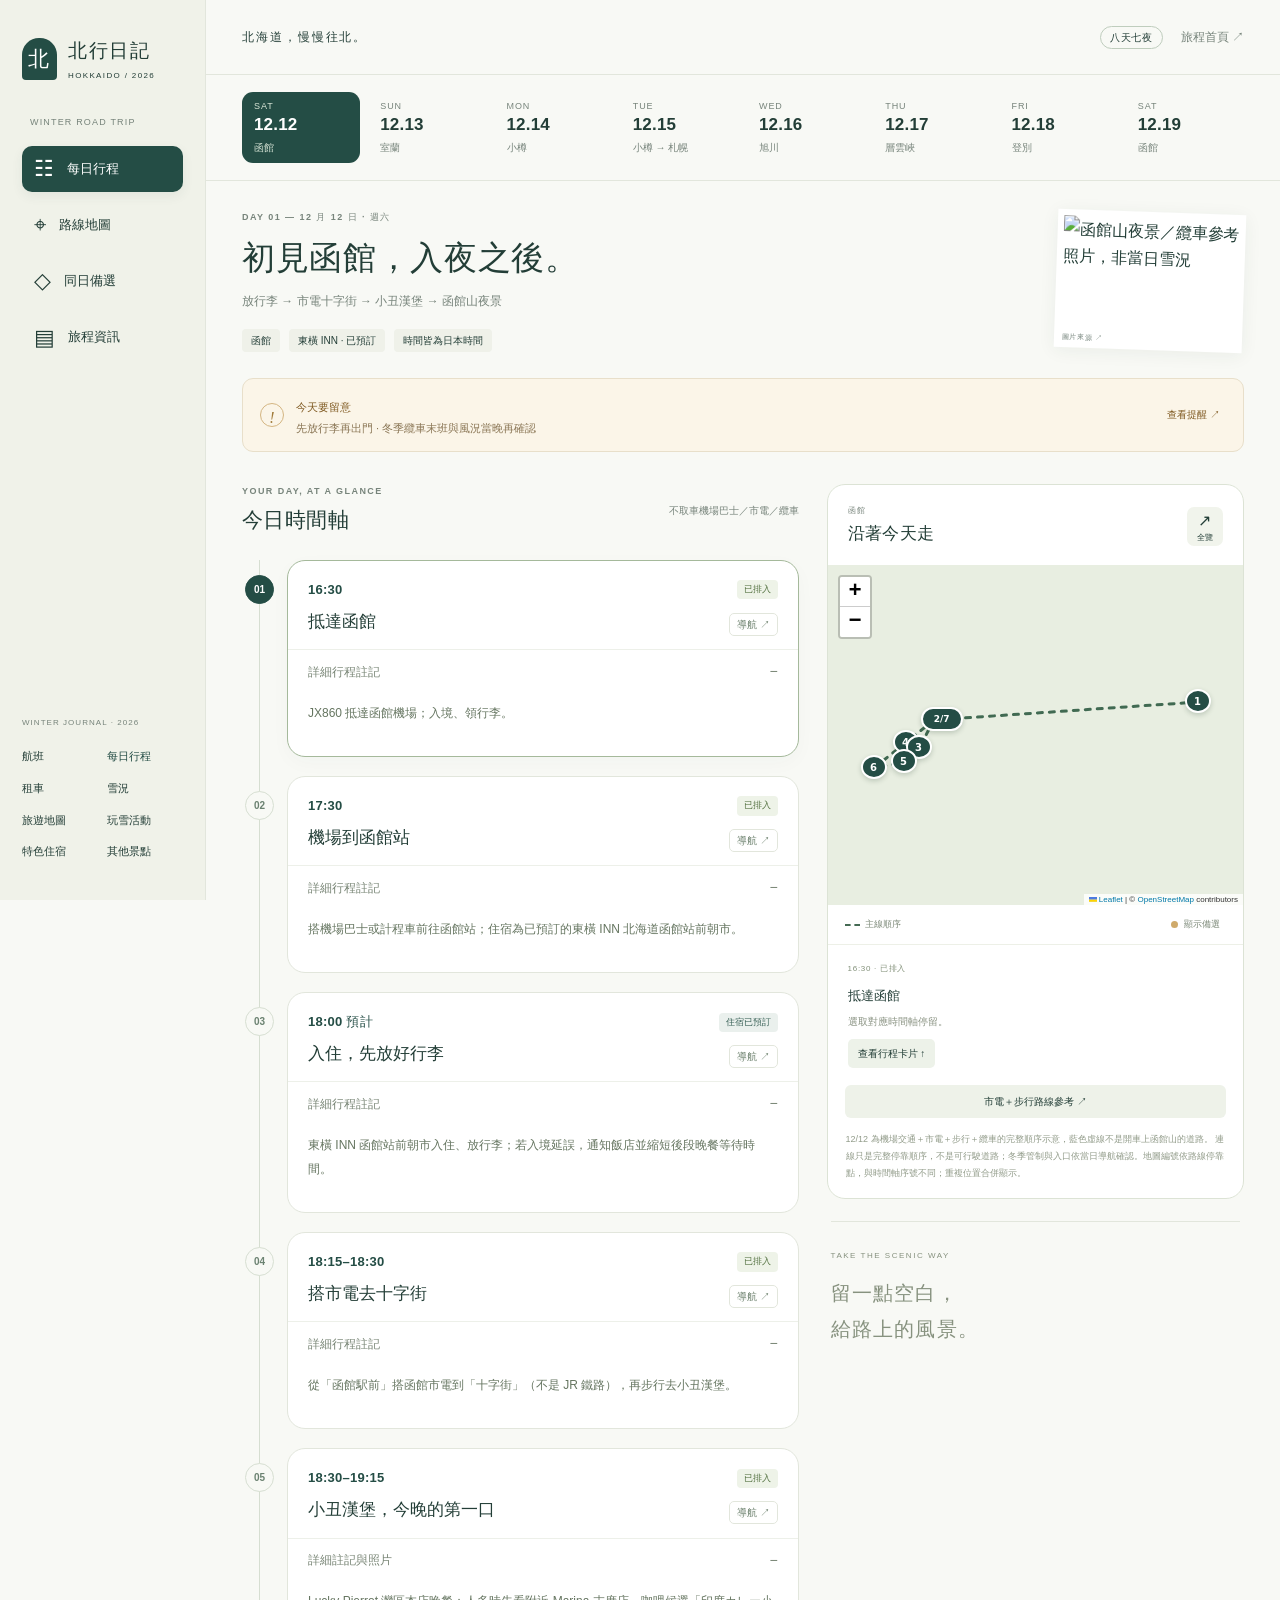
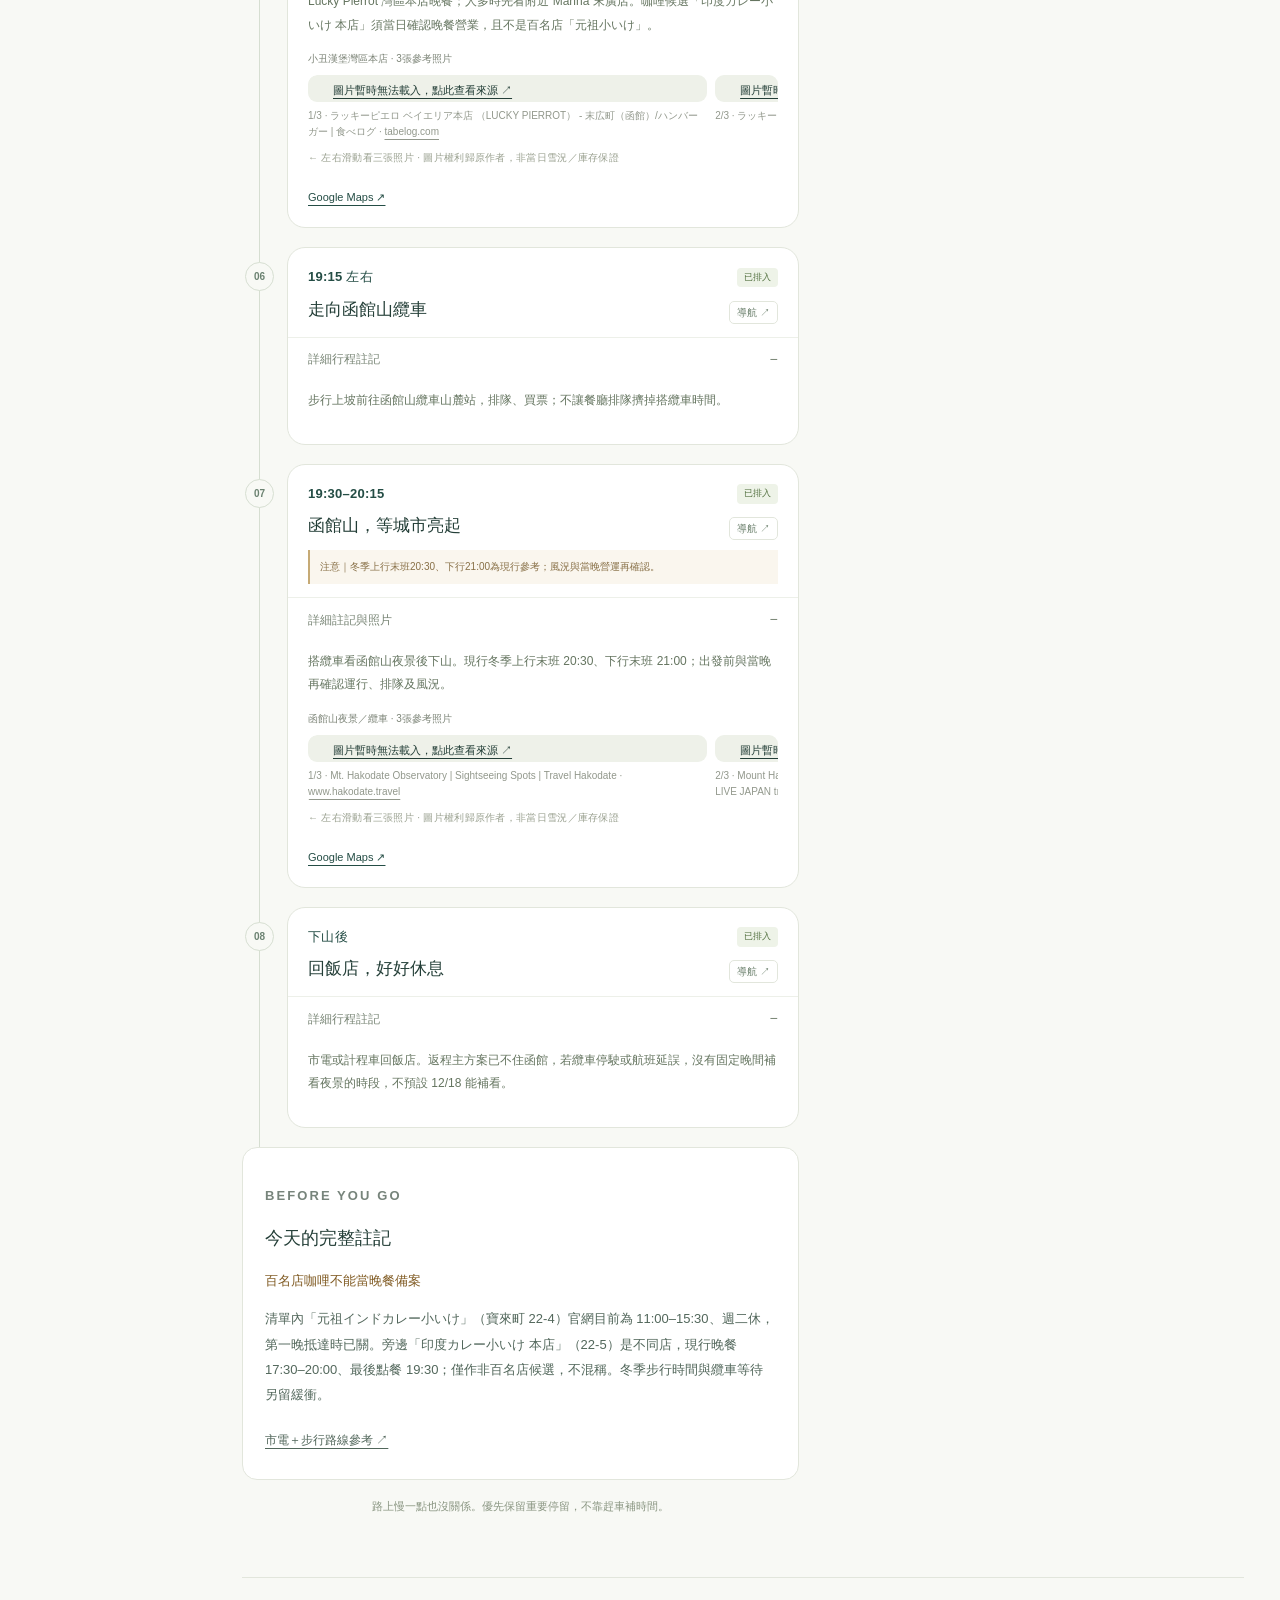
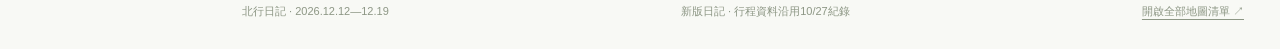
==== commit e770e0f2: "Complete eight-day journal frontend with expanded notes and photos" ====
--- a/itinerary.html
+++ b/itinerary.html
@@ -2,21 +2,20 @@
 <html lang="zh-Hant">
 <head>
   <meta charset="utf-8">
-  <meta name="viewport" content="width=device-width, initial-scale=1">
+  <meta name="viewport" content="width=device-width, initial-scale=1, viewport-fit=cover">
   <meta name="description" content="2026 年 12 月北海道八天七夜冬季自駕行程">
   <meta name="theme-color" content="#153a4b">
   <title>北海道旅遊 2026｜自駕行程</title>
   <link rel="icon" href="favicon.svg" type="image/svg+xml">
-  <link rel="preconnect" href="https://fonts.googleapis.com">
-  <link rel="preconnect" href="https://fonts.gstatic.com" crossorigin>
-  <link href="https://fonts.googleapis.com/css2?family=Noto+Sans+TC:wght@400;500;600;700;800&display=swap" rel="stylesheet">
   <link rel="stylesheet" href="styles.css?v=20261006-review">
   <link rel="stylesheet" href="assets/vendor/leaflet/leaflet.css">
   <script src="assets/vendor/leaflet/leaflet.js" defer></script>
   <script src="itinerary-routes.js?v=20261027" defer></script>
-  <script src="itinerary-places.js?v=20261027" defer></script>
-  <script src="itinerary-gallery.js?v=20261027" defer></script>
-  <script src="itinerary-route-maps.js?v=20261027" defer></script>
+  <script src="itinerary-places.js?v=20261027b" defer></script>
+  <link id="journey-design" rel="stylesheet" href="preview.css?v=20261029p2" media="not all">
+  <link rel="stylesheet" href="journey.css?v=20261029p2">
+  <script src="journey-shell.js?v=20261029p2" defer></script>
+  <script src="journey.js?v=20261029p2" defer></script>
 </head>
 <body>
   <a class="skip-link" href="#main">跳至主要內容</a>
@@ -323,7 +322,7 @@
               <p>兩家餐廳加精靈露台後，聖誕樹接近日落、白樺街道通常天黑；若要兩處都拍日間雪景，需要再調整餐廳日期或景點順序，不能只靠提早 06:30 出發解決 11:00 開店限制。2025/26 美瑛部分農道未除雪，2026/27 除雪圖、聖誕樹交通公告與臨時封路出發前再核對。</p>
               <p>資料：<a href="https://www.biei-hokkaido.jp/en/facility/christmas-tree" target="_blank" rel="noopener noreferrer">聖誕樹參觀規則</a>、<a href="https://www.visit-hokkaido.jp/spot/detail_10359.html" target="_blank" rel="noopener noreferrer">白樺街道</a>、<a href="https://www.town.biei.hokkaido.jp/culture/event/illuminate.html" target="_blank" rel="noopener noreferrer">點燈公告</a>。</p>
               <p>美唄摩托仍為替代備案，不與莫埃來沼公園09時購物同時硬塞。新增商店後，富良野／美瑛已偏滿，青池加碼優先取消。</p>
-              <a href="https://www.google.com/maps/dir/PINN-N4E2Ⅱ/モエレ沼公園/39-1+Okayama+Mikasa/唯我独尊+富良野/Ningle+Terrace/Biei+Station/白ひげの滝/旭川駅" target="_blank" rel="noopener noreferrer">Google Maps 分段停靠點（聖誕樹交通另確認）↗</a>
+              <a href="https://www.google.com/maps/dir/PINN-N4E2Ⅱ/Moerenuma+Park/39-1+Okayama+Mikasa/唯我独尊+富良野/Ningle+Terrace/Biei+Station/白ひげの滝/旭川駅" target="_blank" rel="noopener noreferrer">Google Maps 分段停靠點（聖誕樹交通另確認）↗</a>
             </aside>
           </div>
         </article>
--- a/preview.css
+++ b/preview.css
@@ -0,0 +1,9 @@
+:root{--ink:#233e37;--muted:#77847b;--green:#244d45;--sage:#edf2e9;--line:#e2e6dc;--paper:#f8f9f5;--sand:#f1eee5;--amber:#805b23;--radius:18px;font-family:"Noto Sans TC",-apple-system,BlinkMacSystemFont,"Segoe UI",sans-serif;color:var(--ink);background:var(--paper);font-synthesis:none;line-height:1.7}
+*{box-sizing:border-box}body{margin:0}button,input{font:inherit}button,a,input,summary{-webkit-tap-highlight-color:transparent}button,a{touch-action:manipulation}a{color:inherit}button{cursor:pointer}button:focus-visible,a:focus-visible,input:focus-visible,summary:focus-visible{outline:3px solid #bc8433;outline-offset:4px}button{color:inherit}button:disabled{cursor:default}a{text-underline-offset:4px}[hidden]{display:none!important}h1,h2,h3,p,figure{margin:0}button{border:0}img{display:block;max-width:100%}.skip{position:fixed;top:-80px;left:15px;padding:10px;background:#fff;z-index:3000}.skip:focus{top:10px}.rail{position:fixed;inset:0 auto 0 0;width:206px;padding:35px 22px;background:#f0f2e9;border-right:1px solid var(--line);display:flex;flex-direction:column;z-index:20}.brand{display:flex;align-items:center;gap:11px;text-decoration:none;font-size:19px;font-weight:750;letter-spacing:.08em;white-space:nowrap}.brand small{display:block;font-size:8px;letter-spacing:.17em;font-weight:500;margin-top:2px}.brand-mark{display:grid;place-items:center;width:35px;height:42px;border-radius:17px 17px 4px 4px;background:var(--green);color:#fff;font-size:21px;font-weight:400}.rail-label{font-size:9px;letter-spacing:.13em;color:var(--muted);margin:54px 0 16px 8px}.view-nav{display:grid;gap:10px}.view-nav button{display:flex;gap:13px;align-items:center;text-align:left;background:transparent;padding:12px;border-radius:10px;font-size:13px;font-weight:600}.view-nav button span{font-size:22px;line-height:1}.view-nav button[aria-current]{background:var(--green);color:white;box-shadow:0 4px 12px #244d4512}.view-nav button:hover:not([aria-current]){background:#e4e9dc}.rail-bottom{margin-top:auto;font-size:11px;color:var(--muted)}.rail-bottom p{margin:12px 0 16px}.rail-bottom a{color:var(--ink)}.edition{font-size:8px;letter-spacing:.13em}.workspace{margin-left:206px;max-width:1600px}.topbar{height:75px;padding:0 36px;border-bottom:1px solid var(--line);display:flex;align-items:center;justify-content:space-between;font-size:12px}.trip-label{letter-spacing:.16em}.topbar>div{display:flex;align-items:center;gap:18px}.topbar a{text-decoration:none;color:var(--muted)}.preview-label{font-size:10px;border:1px solid #bfcdbd;padding:2px 9px;border-radius:20px;letter-spacing:.07em}.dates{padding:17px 36px;display:flex;gap:8px;overflow-x:auto;border-bottom:1px solid var(--line);background:#f8f9f5ee;scrollbar-width:thin;position:sticky;top:0;z-index:15;backdrop-filter:blur(12px)}.dates a{display:grid;flex:1;min-width:72px;max-width:130px;padding:8px 12px;border-radius:11px;text-decoration:none;line-height:1.45}.dates a:hover{background:#e9ede3}.dates small{font-size:9px;letter-spacing:.1em;color:var(--muted)}.dates strong{font-size:17px;font-weight:650;letter-spacing:.01em}.dates span{font-size:10px;color:var(--muted);margin-top:3px;white-space:nowrap}.dates .active{background:var(--green);color:white}.dates .active small,.dates .active span{color:#d7e4d6}main{padding:29px 36px 0;max-width:1394px;margin:auto}.day-hero{display:flex;align-items:center;justify-content:space-between;gap:24px;margin-bottom:26px}.eyebrow{font-size:9px;letter-spacing:.16em;color:var(--muted);font-weight:650}.eyebrow span{margin:0 10px;color:#bdc9b5}h1{font-family:"Noto Serif TC","Songti TC",serif;font-size:clamp(30px,2.6vw,44px);font-weight:600;letter-spacing:.02em;line-height:1.5;margin:8px 0}.hero-sub{font-size:12px;color:var(--muted)}.hero-tags{display:flex;gap:9px;flex-wrap:wrap;margin-top:17px}.hero-tags span{font-size:10px;padding:3px 9px;background:#eff1e9;border-radius:4px}.hero-photo{width:188px;flex-shrink:0;position:relative;transform:rotate(2deg);padding:6px 6px 22px;background:#fff;box-shadow:0 3px 18px #263d3010}.hero-photo img{width:100%;height:110px;object-fit:cover}.hero-photo figcaption{position:absolute;bottom:4px;left:8px;right:8px;font-size:7px;letter-spacing:.08em}.hero-photo a{text-decoration:none;color:#718078}.mobile-break{display:none}.guardrails{border:1px solid #e8dfca;background:#fbf5e8;border-radius:11px;padding:13px 17px;display:flex;justify-content:space-between;align-items:center;gap:14px;margin-bottom:32px}.guardrails>div{display:flex;align-items:center;gap:12px}.guard-icon{display:grid;place-items:center;border:1px solid #d4b582;color:#a17b3a;width:24px;height:24px;flex-shrink:0;border-radius:50%;font-family:serif;font-style:italic}.guardrails strong{font-size:11px;color:var(--amber)}.guardrails p{font-size:11px;color:#8a7655}.guardrails button{background:none;white-space:nowrap;color:var(--amber);font-size:10px}.main-grid{display:grid;grid-template-columns:minmax(0,1fr) minmax(295px,.75fr);gap:28px;align-items:start}.content-column{min-width:0}.section-heading{display:flex;justify-content:space-between;align-items:center;gap:12px;margin-bottom:22px}h2{font-size:21px;font-weight:650;letter-spacing:.02em;margin-top:3px}.section-count{font-size:10px;color:var(--muted);text-align:right}.timeline-card{position:relative;margin-left:17px;padding:0 0 19px 27px;border-left:1px solid #d6ded1}.timeline-card:last-child{border-left-color:transparent}.stop-number{position:absolute;left:-15px;top:15px;background:#f8f9f5;color:#6b8271;border:1px solid #d6ded1;border-radius:50%;width:29px;height:29px;display:grid;place-items:center;font-size:10px;font-weight:650;z-index:1}.stop-card{border:1px solid var(--line);background:#fff;border-radius:var(--radius);overflow:hidden;transition:border-color .2s,box-shadow .2s}.timeline-card.selected .stop-card{border-color:#a5b99b;box-shadow:0 6px 20px #36523a07}.timeline-card.selected .stop-number{background:var(--green);color:white;border-color:var(--green)}.stop-main{padding:18px 20px 13px}.stop-meta{display:flex;align-items:center;justify-content:space-between;gap:10px;margin-bottom:7px}.stop-time{font-size:12px;font-weight:700;letter-spacing:.02em;color:var(--green);font-variant-numeric:tabular-nums}.badges{display:flex;gap:4px;flex-wrap:wrap}.badge{font-size:9px;font-weight:550;line-height:1.5;padding:3px 7px;border-radius:4px;display:inline-block}.planned{background:#eef3e8;color:#52703f}.booked{background:#eaf0ed;color:#365f55}.optional{background:#f8efdf;color:#9b7538}.proposed{background:#f0edf5;color:#746386}.owner{background:#f3f2ed;color:#898678}.stop-title{display:flex;align-items:start;gap:10px;justify-content:space-between}.stop-title h3{font-size:17px;letter-spacing:.01em;font-weight:650;line-height:1.65}.focus-stop{padding:0;text-align:left;background:none;font-size:inherit;font-weight:inherit;line-height:inherit}.focus-stop:hover{text-decoration:underline;text-underline-offset:4px}.navigate{font-size:10px;flex-shrink:0;margin-top:5px;color:#697e6a;text-decoration:none;border:1px solid var(--line);padding:2px 7px;border-radius:5px;white-space:nowrap}.navigate:hover{background:var(--sage)}.stop-desc{font-size:11px;color:var(--muted);margin-top:5px;line-height:1.85}.stop-alert{margin:10px 0 0;padding:8px 10px;border-left:2px solid #c6aa75;background:#faf6ee;font-size:10px;color:#887047;line-height:1.8}.stop-details{border-top:1px solid #edf0e9}.stop-details summary{font-size:10px;color:#788575;padding:10px 20px;cursor:pointer;list-style:none;display:flex;justify-content:space-between;align-items:center;gap:10px}.stop-details summary::-webkit-details-marker{display:none}.stop-details summary::after{content:'＋';font-size:14px}.stop-details[open] summary::after{content:'−'}.detail-content{padding:0 20px 18px}.place-description{font-size:11px;color:#76806f;line-height:1.9;margin:8px 0 13px}.gallery-label{font-size:10px;display:block;margin:8px 0;color:#7b8376}.photo-track{display:flex;gap:8px;overflow-x:auto;scroll-snap-type:x mandatory;border-radius:9px;scrollbar-width:thin;overscroll-behavior-inline:contain;padding-bottom:5px}.photo-track figure{flex:0 0 85%;scroll-snap-align:start;min-width:0}.photo-track a{display:block;background:#eef1e9;border-radius:9px;overflow:hidden}.photo-track img{width:100%;aspect-ratio:1.8;object-fit:cover}.photo-track figcaption{font-size:8px;line-height:1.6;color:#92988c;margin-top:6px}.photo-track figcaption a{background:none;display:inline;border-radius:0;overflow:visible}.photo-help{font-size:9px;color:#9aa190;margin:4px 0 10px;letter-spacing:.03em}.photo-missing{padding:25px;text-align:center;font-size:11px}.detail-links{display:flex;gap:12px;font-size:10px}.detail-links a{color:#5d7860}.end-note{font-size:11px;color:#8a9682;line-height:1.9;text-align:center;margin:10px 0 32px}.map-column{position:sticky;top:120px;min-width:0}.map-shell{border:1px solid #dce3d5;border-radius:18px;background:#fff;overflow:hidden}.map-heading{display:flex;justify-content:space-between;align-items:center;padding:19px 20px 16px}.map-heading h2{font-size:17px}.map-heading .eyebrow{font-size:8px}.map-heading button{background:#f1f4ec;border-radius:7px;width:36px;padding:3px;line-height:1.4}.map-heading button span{display:block;font-size:8px}#day-map{height:340px;background:#e8eee1;z-index:0}.map-fallback{padding:25px;font-size:12px}.map-tools{padding:11px 17px;border-bottom:1px solid #edf0e7;display:flex;justify-content:space-between;align-items:center;gap:10px;font-size:9px;color:#7b8877}.map-tools>span{display:flex;align-items:center;gap:5px}.map-tools button{background:none;display:flex;align-items:center;gap:6px;font-size:9px;color:#7b8877}.map-tools button[aria-pressed=true]{color:#9b7538}.legend-line{display:inline-block;width:15px;border-top:2px dashed #456a54}.legend-dot{width:7px;height:7px;border-radius:50%;display:inline-block;background:#cfaa6b}.map-selection{padding:17px 20px}.selection-kicker{display:block;color:#829079;font-size:8px;letter-spacing:.09em;margin-bottom:5px}.map-selection strong{font-size:13px;font-weight:650}.map-selection p{font-size:10px;color:#8a9383;margin-top:5px;line-height:1.8}.map-selection button{display:inline-block;margin-top:8px;padding:6px 10px;background:var(--sage);border-radius:5px;font-size:10px}.route-links{display:grid;grid-template-columns:1fr 1fr;gap:8px;padding:0 17px 13px}.route-links a{padding:8px 4px;text-align:center;background:#eef2e9;border-radius:6px;font-size:10px;text-decoration:none}.map-note{font-size:9px;color:#919b89;line-height:1.85;padding:0 18px 17px}.small-postcard{margin:22px 4px 0;border-top:1px solid var(--line);padding-top:17px;color:#87927f}.small-postcard span{font-size:8px;letter-spacing:.19em}.small-postcard p{font-family:serif;font-size:20px;letter-spacing:.06em;line-height:1.8;margin-top:9px}.route-pin{border:0;background:none}.route-pin span{display:grid;place-items:center;min-width:24px;height:24px;background:var(--green);color:white;border:2px solid #fff;border-radius:50%;font:600 10px system-ui;box-shadow:0 2px 5px #23422e38}.route-pin.combined span{border-radius:14px;padding:0 5px}.route-pin.active span{background:#c4883c;transform:scale(1.2)}.extra-pin span{background:#c9a86c;color:#fff}.leaflet-container{font-family:inherit}.leaflet-popup-content{font-size:11px;line-height:1.8}.leaflet-control-attribution{font-size:8px!important}.panel-intro{font-size:12px;color:var(--muted);line-height:1.9;margin-bottom:20px}.search-label{display:flex;align-items:center;background:#fff;border:1px solid var(--line);border-radius:10px;padding:8px 13px;gap:10px}.search-label span{font-size:23px;color:#91a087}.search-label input{width:100%;min-width:0;border:0;background:none;outline-offset:1px;font-size:12px;padding:5px 0}.filters{display:flex;gap:7px;overflow-x:auto;margin:15px 0 22px}.filters button{white-space:nowrap;padding:6px 12px;border-radius:20px;background:#ebeee6;font-size:11px;color:#788473}.filters .selected{background:var(--green);color:white}.extra-card{margin-bottom:15px;border:1px solid var(--line);border-radius:14px;background:white;overflow:hidden}.extra-card .stop-main{padding:17px}.extra-card h3{font-size:16px;margin:6px 0}.extra-card .stop-desc{margin-bottom:10px}.extra-card .stop-details summary{padding:10px 17px}.info-card{padding:22px;background:#fff;border:1px solid var(--line);border-radius:15px;margin-bottom:16px;font-size:12px;color:#74816d}.info-card h3{font-size:18px;color:var(--ink);margin:7px 0 9px}.info-card p+p{margin-top:10px}.info-card dl{margin:15px 0}.info-card dl>div{display:flex;justify-content:space-between;gap:16px;border-bottom:1px solid #edf0e8;padding:9px 0;font-size:11px}.info-card dd{margin:0;text-align:right;color:var(--ink)}.text-link{display:inline-block;margin-top:12px;font-size:11px;color:var(--green)}.page-footer{padding:24px 0 28px;border-top:1px solid var(--line);display:flex;gap:16px;flex-wrap:wrap;justify-content:space-between;font-size:9px;color:#8d9785;margin-top:28px}.mobile-nav{display:none}body[data-view=map] .content-column{display:none}body[data-view=map] .main-grid{display:block}body[data-view=map] .map-column{position:static;max-width:100%}body[data-view=map] #day-map{height:65vh;min-height:380px}body[data-view=map] .small-postcard{display:none}
+.extra-card>.stop-main>.stop-desc{display:-webkit-box;-webkit-line-clamp:3;-webkit-box-orient:vertical;overflow:hidden}.timeline-card{scroll-margin-top:125px}.panel{scroll-margin-top:120px}
+@media(min-width:1500px){.workspace{margin-right:auto}.main-grid{grid-template-columns:minmax(0,1fr) minmax(340px,.82fr);gap:40px}#day-map{height:410px}}
+@media(max-width:1100px){.rail{width:172px;padding:30px 15px}.workspace{margin-left:172px}main{padding:24px}.topbar{padding:0 24px}.dates{padding:14px 24px;gap:3px}.dates a{padding:8px;min-width:68px}.main-grid{gap:19px;grid-template-columns:minmax(0,1fr) 290px}.hero-photo{width:145px}.hero-photo img{height:100px}.stop-main{padding:16px 15px 12px}.detail-content{padding:0 15px 15px}.stop-details summary{padding:10px 15px}.stop-title h3{font-size:16px}.map-heading{padding:16px}.guardrails p{font-size:10px}.section-heading{align-items:start;flex-direction:column;gap:7px}.section-count{text-align:left}}
+@media(max-width:900px){.rail{display:none}.workspace{margin-left:0}.topbar{height:57px}.trip-label{font-size:11px}.dates{top:0;padding:11px 20px;gap:6px}.dates a{min-width:77px;max-width:none;padding:7px 11px}.dates strong{font-size:16px}.dates span{font-size:9px}main{padding:25px 20px 60px}.main-grid{grid-template-columns:minmax(0,1fr) 310px}.hero-photo{width:170px}.hero-photo img{height:105px}.day-hero{margin-bottom:22px}.section-heading{flex-direction:row;align-items:center}.map-column{top:111px}.mobile-nav{display:grid;grid-template-columns:repeat(4,1fr);position:fixed;bottom:0;left:0;right:0;z-index:30;padding:7px 12px calc(7px + env(safe-area-inset-bottom));background:#fffef9f5;border-top:1px solid #dce3d5;backdrop-filter:blur(12px)}.mobile-nav button{display:grid;place-items:center;gap:0;background:none;color:#9aa18e;font-size:9px;line-height:1.6;padding:3px}.mobile-nav button span{font-size:24px;line-height:1.3}.mobile-nav button[aria-current]{color:var(--green);font-weight:700}.mobile-nav button[aria-current] span{background:#e8efdf;border-radius:12px;min-width:49px}.page-footer{padding-bottom:25px}}
+@media(max-width:700px){.topbar{padding:0 19px}.topbar>div{gap:12px}.topbar a{font-size:10px}.dates{padding-left:18px;padding-right:18px}.day-hero{position:relative;align-items:start;gap:12px}.day-hero>div{position:relative;z-index:1;min-width:0}.eyebrow{font-size:8px;letter-spacing:.13em}.eyebrow span{margin:0 6px}h1{font-size:34px;line-height:1.45;margin:10px 0 12px}.mobile-break{display:block}.hero-sub{font-size:11px;max-width:190px}.hero-tags{gap:5px;margin-top:15px;max-width:240px}.hero-tags span{font-size:8px;padding:3px 6px}.hero-photo{width:112px;margin-top:25px;flex-shrink:0;transform:rotate(4deg);padding:5px 5px 19px}.hero-photo img{height:115px;object-fit:cover}.hero-photo figcaption{font-size:6px;bottom:3px;left:5px}.guardrails{margin-bottom:24px;padding:11px 12px;align-items:start}.guardrails>div{gap:9px;align-items:start}.guard-icon{width:19px;height:19px;margin-top:2px;font-size:13px}.guardrails strong{font-size:10px}.guardrails p{font-size:10px;line-height:1.9;max-width:260px}.guardrails button{font-size:9px;margin-top:3px}.main-grid{display:block}.map-column{display:none}.section-heading{gap:8px;margin-bottom:18px}.section-heading .eyebrow{font-size:7px}h2{font-size:20px}.section-count{font-size:8px;max-width:93px;text-align:right}.timeline-card{margin-left:12px;padding-left:22px;padding-bottom:15px}.stop-number{left:-13px;width:25px;height:25px;top:15px;font-size:9px}.stop-main{padding:15px 14px 12px}.stop-title h3{font-size:16px}.stop-time{font-size:11px}.badge{font-size:8px;padding:3px 6px}.stop-desc{font-size:11px}.stop-alert{font-size:10px;padding:7px 8px}.stop-details summary{font-size:10px;padding:10px 14px}.detail-content{padding:0 14px 14px}.photo-track figure{flex-basis:91%}.photo-track img{aspect-ratio:1.6}.place-description{font-size:10px}.navigate{font-size:9px;padding:3px 6px}.end-note{font-size:10px;margin:12px 0 25px}body[data-view=map] .map-column{display:block}body[data-view=map] #day-map{height:51vh;min-height:280px}body[data-view=map] .guardrails{display:none}body[data-view=map] .day-hero{display:none}body[data-view=map] .map-shell{border-radius:13px}body[data-view=map] main{padding-top:18px}.page-footer{font-size:8px;display:grid;gap:5px;margin-top:25px}.info-card{padding:18px}.preview-label{font-size:9px}.extra-card h3{font-size:16px}.extra-card .photo-track figure{flex-basis:91%}}
+@media(max-width:350px){main{padding-left:13px;padding-right:13px}.hero-photo{width:92px}.hero-photo img{height:100px}h1{font-size:29px}.guardrails button{display:none}.stop-main{padding:13px 11px}.badges .owner{display:none}.navigate{padding:3px}.timeline-card{padding-left:18px}.hero-tags{max-width:220px}}
+@media(prefers-reduced-motion:reduce){*,*::before,*::after{scroll-behavior:auto!important;transition:none!important}}
--- a/journey.css
+++ b/journey.css
@@ -0,0 +1,6 @@
+/* Approved journal design, extended to all eight days. */
+body.journey{font-family:-apple-system,BlinkMacSystemFont,"Segoe UI",sans-serif;background:var(--paper);color:var(--ink);line-height:1.7}
+.journey .brand>span:last-child{display:block}.journey .brand-mark{flex-shrink:0}.journey .site-links{display:grid;grid-template-columns:1fr 1fr;gap:5px 8px;margin-top:13px}.journey .site-links a{font-size:11px;text-decoration:none;padding:4px 0}.journey .site-links a[aria-current]{color:var(--green);font-weight:750}.journey .rail-label{margin-top:32px}.journey .rail{overflow-y:auto}.journey .rail-bottom{padding-top:25px}.journey .hero-sub{max-width:580px}.journey .section-count{max-width:170px}.journey .full-source-note{font-size:13px;color:#52675b;line-height:1.95}.journey .place-description{font-size:12px;color:#657560}.journey .stop-time{font-size:13px}.journey .stop-details summary{font-size:12px}.journey .photo-track figcaption{font-size:10px}.journey .photo-help{font-size:10px}.journey .day-notes{font-size:13px;line-height:1.95;color:#52675b;overflow-wrap:anywhere}.journey .day-notes p{margin:13px 0}.journey .day-notes>a{display:inline-block;margin:8px 6px 5px 0;font-size:12px}.journey .day-notes .priority-label{display:block;color:var(--amber);font-weight:700;margin-top:12px}.journey .trip-notes>section{border:1px solid var(--line);border-radius:16px;background:#fff;padding:23px;margin:18px 0;font-size:13px;overflow-wrap:anywhere}.journey .trip-notes h2{font-size:22px;margin-bottom:15px}.journey .trip-notes h3{font-size:17px;margin:15px 0 8px}.journey .trip-notes p{margin:10px 0}.journey .trip-notes .section-heading{display:block}.journey .trip-notes article{padding:13px;background:#f5f7f0;border-radius:10px;margin:9px 0}.journey .trip-notes dl{margin:12px 0}.journey .trip-notes dt{font-weight:650;color:var(--green)}.journey .trip-notes dd{margin:3px 0 12px}.journey .trip-notes .night-grid{display:grid;grid-template-columns:1fr 1fr;gap:10px}.journey .trip-notes .night-grid article{display:grid;font-size:12px;margin:0}.journey .source-links{display:grid;gap:9px}.journey .place-anchor{scroll-margin-top:140px}.journey .extra-card>.stop-main>.stop-desc{-webkit-line-clamp:unset;display:block}.journey .route-pin.combined span{font-size:9px}.journey .mobile-site-menu{display:none}.journey .route-links{grid-template-columns:1fr}.journey .stop-title .focus-stop{cursor:pointer}.journey .info-card p{font-size:13px}.journey .page-footer{font-size:11px}.journey .main-grid{min-width:0}.journey .info-card{min-width:0}.journey button:focus-visible,.journey a:focus-visible,.journey summary:focus-visible{outline:3px solid #bc8433;outline-offset:3px}
+@media(max-width:900px){.journey .mobile-site-menu{display:block;position:relative}.journey .mobile-site-menu summary{cursor:pointer;list-style:none;font-size:11px}.journey .mobile-site-menu .site-links{position:absolute;right:0;top:24px;z-index:60;background:#fff;padding:16px;width:230px;border:1px solid var(--line);border-radius:12px;box-shadow:0 8px 24px #23422e20}.journey .topbar{position:relative;z-index:25}.journey .topbar>div>a{display:none}.journey .preview-label{display:none}.journey .hero-sub{max-width:380px}.journey .trip-notes .night-grid{grid-template-columns:1fr}.journey .mobile-nav button{font-size:11px;min-height:48px}}
+@media(max-width:700px){.journey .hero-sub{max-width:210px;font-size:12px}.journey h1{font-size:30px}.journey .place-description{font-size:12px}.journey .full-source-note{font-size:13px}.journey .section-count{max-width:130px;font-size:10px}.journey .day-hero h1{overflow-wrap:anywhere}.journey .trip-notes>section{padding:16px}.journey .guardrails p{font-size:11px}.journey .badge{font-size:10px}.journey .hero-tags span{font-size:10px}.journey .info-card{padding:17px}.journey .map-selection p,.journey .map-note{font-size:11px}.journey .hero-photo{width:100px}.journey .stop-details summary{padding-top:12px;padding-bottom:12px}}
+@media(max-width:350px){.journey h1{font-size:26px}.journey .hero-photo{width:80px}.journey .section-heading{align-items:start;flex-direction:column}.journey .section-count{max-width:none;text-align:left}}
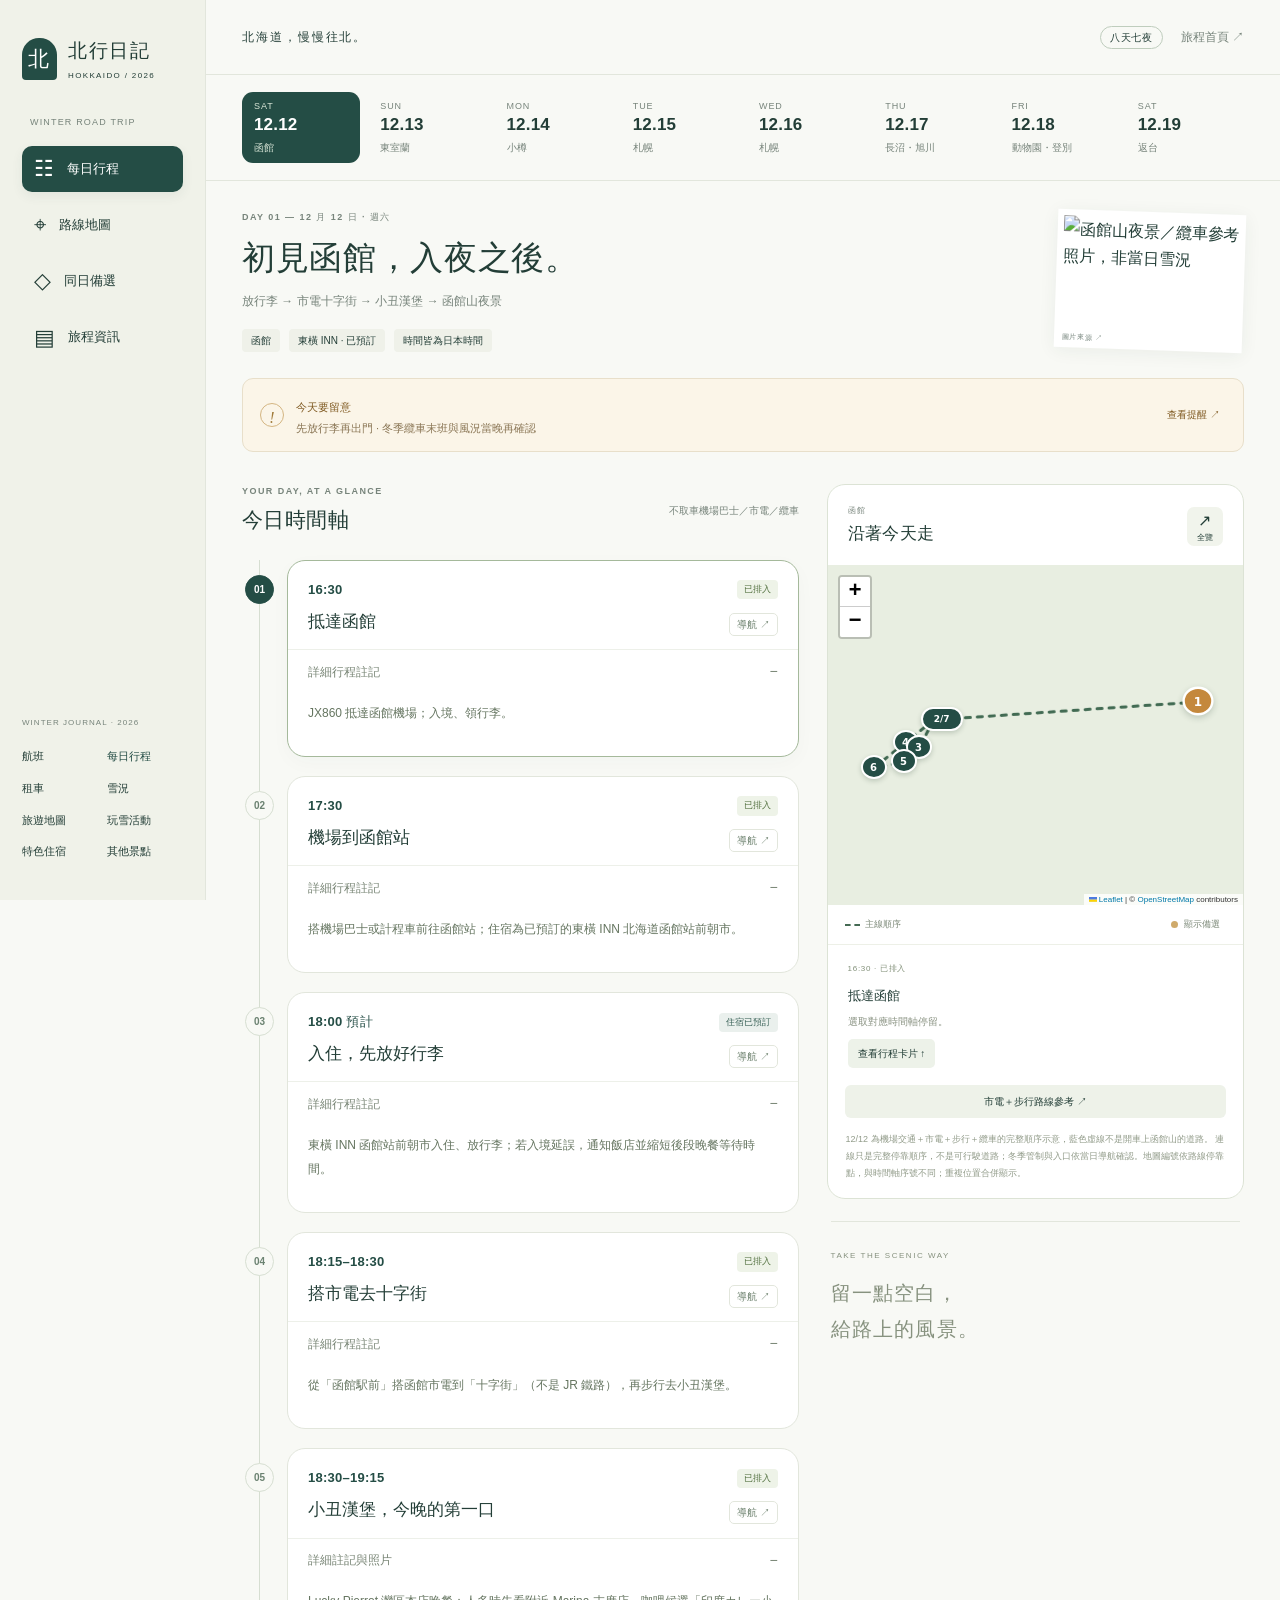
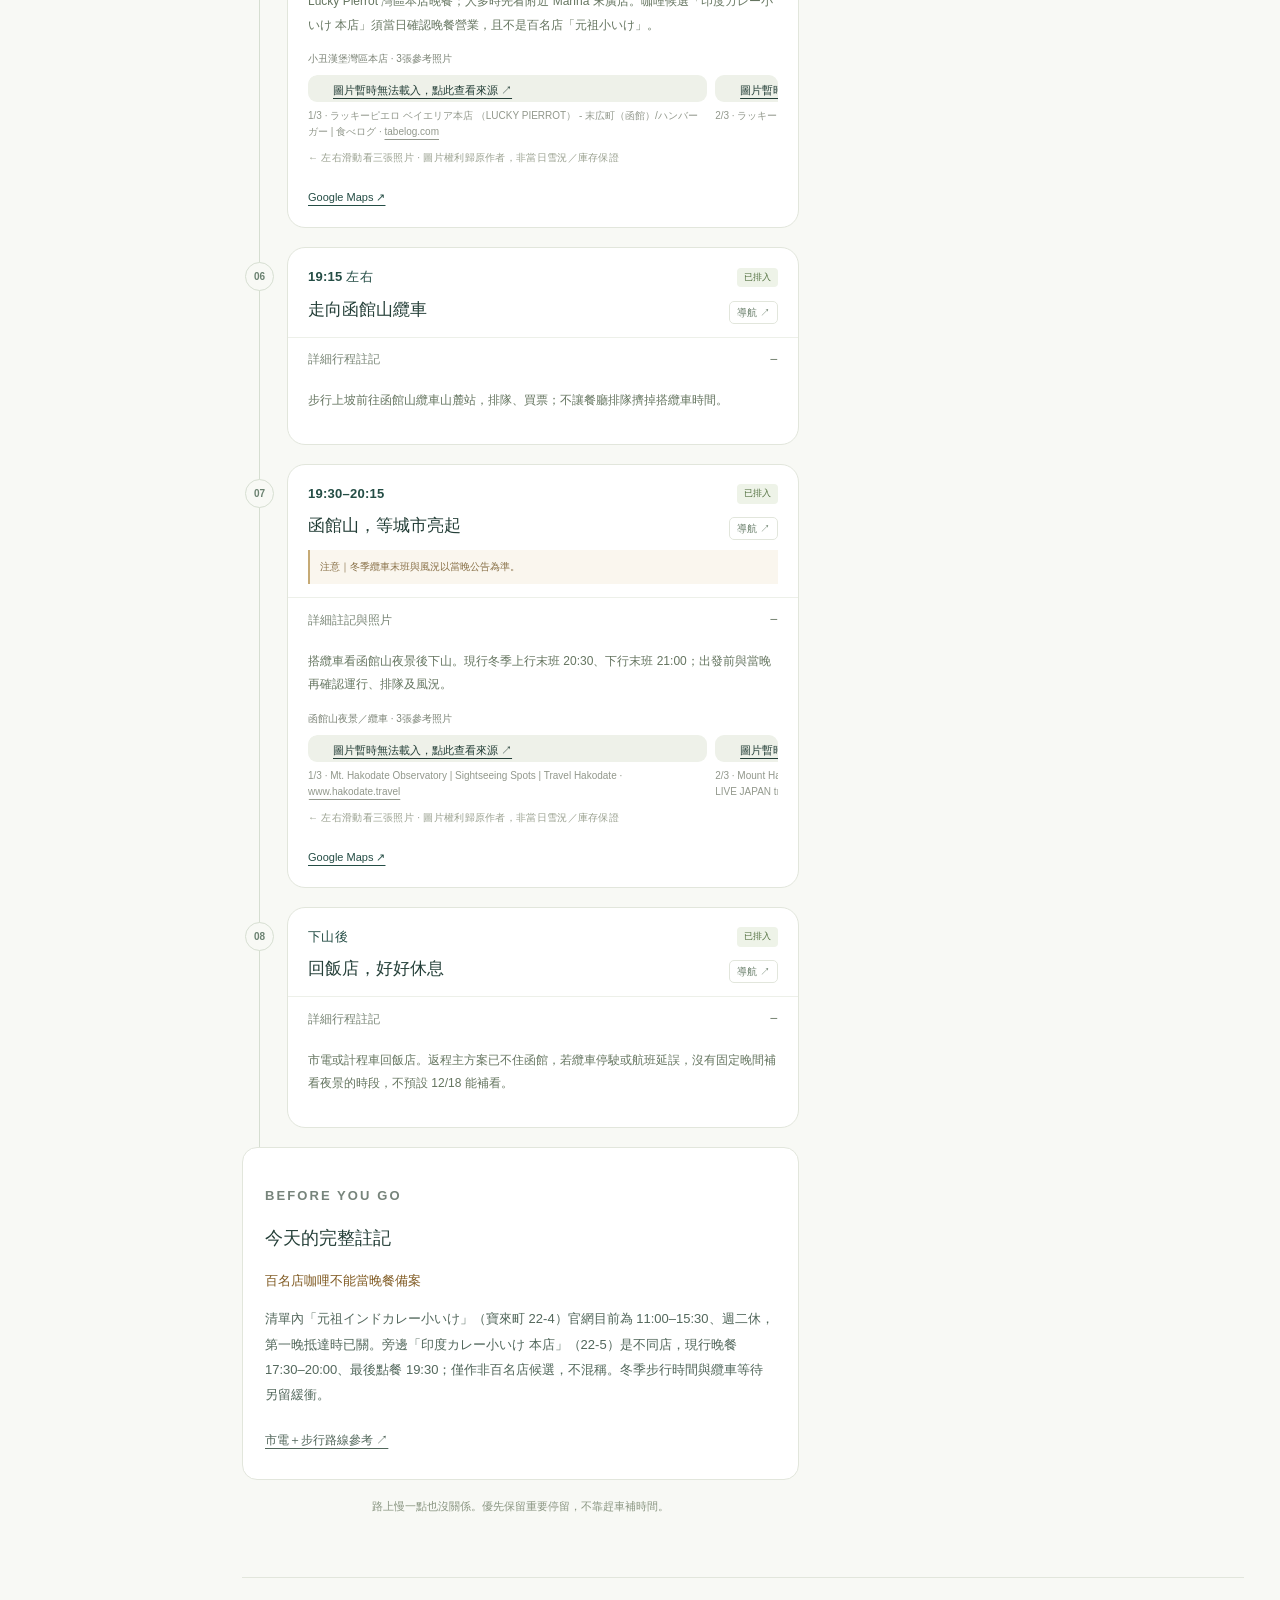
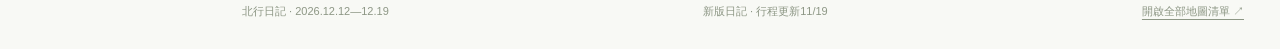
==== commit 426cef9d: "Replan Dec17 cafe and Dec18 Asahiyama route with winter buffers" ====
--- a/itinerary.html
+++ b/itinerary.html
@@ -10,12 +10,12 @@
   <link rel="stylesheet" href="styles.css?v=20261006-review">
   <link rel="stylesheet" href="assets/vendor/leaflet/leaflet.css">
   <script src="assets/vendor/leaflet/leaflet.js" defer></script>
-  <script src="itinerary-routes.js?v=20261027" defer></script>
-  <script src="itinerary-places.js?v=20261027b" defer></script>
+  <script src="itinerary-routes.js?v=20261119" defer></script>
+  <script src="itinerary-places.js?v=20261119" defer></script>
   <link id="journey-design" rel="stylesheet" href="preview.css?v=20261029p2" media="not all">
   <link rel="stylesheet" href="journey.css?v=20261029p2">
-  <script src="journey-shell.js?v=20261029p2" defer></script>
-  <script src="journey.js?v=20261029p2" defer></script>
+  <script src="journey-shell.js?v=20261119" defer></script>
+  <script src="journey.js?v=20261119" defer></script>
 </head>
 <body>
   <a class="skip-link" href="#main">跳至主要內容</a>
@@ -42,9 +42,9 @@
       <div class="roadtrip-copy">
         <p class="eyebrow">6-DAY WINTER DRIVE</p>
         <h1>道南到旭川<br>冬季長征環線</h1>
-        <p>函館機場店取還車 · 6 天租車 · 12/17 層雲峽 · 12/18 三國峠經十勝南下</p>
-      </div>
-      <div class="route-diagram" aria-label="函館、室蘭、洞爺湖與羊蹄山、小樽、札幌、富良野、美瑛、旭川，經層雲峽、三國峠、十勝、登別返回函館；示意圖不按地理比例，僅標主要城市">
+        <p>函館機場店取還車 · 6 天租車 · 12/17 長沼咖啡廳 · 12/18 旭山動物園後南下登別</p>
+      </div>
+      <div class="route-diagram" aria-label="函館、室蘭、洞爺湖與羊蹄山、小樽、札幌、長沼、富良野、美瑛、旭川，經道央高速往登別返回函館；示意圖不按地理比例，僅標主要城市">
         <span class="route-stop stop-hakodate">函館</span>
         <span class="route-stop stop-onuma">室蘭</span>
         <span class="route-stop stop-noboribetsu">洞爺・羊蹄</span>
@@ -72,8 +72,8 @@
         <article><span>12/13</span><strong>室蘭 · 指定</strong><small>1 晚 · Dormy Inn 東室蘭，訂單待補</small></article>
         <article><span>12/14</span><strong>小樽 · 已預訂</strong><small>1 晚 · 星野集團 OMO5 小樽</small></article>
         <article><span>12/15</span><strong>札幌 · 已預訂</strong><small>1 晚 · PINN-N4E2Ⅱ</small></article>
-        <article><span>12/16</span><strong>旭川 · 建議</strong><small>1 晚 · 旭川站周邊</small></article>
-        <article><span>12/17</span><strong>層雲峽 · 主方案</strong><small>1 晚 · 溫泉住宿，飯店待確認</small></article>
+        <article><span>12/16</span><strong>札幌 · 新增待訂</strong><small>1 晚 · 不等於PINN已續住</small></article>
+        <article><span>12/17</span><strong>旭川 · 待訂</strong><small>1 晚 · 隔天旭山動物園</small></article>
         <article><span>12/18</span><strong>登別 · 建議</strong><small>1 晚 · 不必當天回函館，飯店待確認</small></article>
       </div>
       <p><a class="text-button" href="stays.html">沿線14間特色住宿候選 ↗</a> · 先不受日期／抵達時間限制，只作研究，不替換已訂東橫 INN 或指定住宿城市。</p>
@@ -110,7 +110,7 @@
       <p>免費取消至日本時間2026/11/22 23:59（台灣22:59）；其後取消或未入住有取消費，金額僅記私人MD。Booking.com自動扣款，付款成功待確認；修改／取消須透過Booking.com。未公開訂單編號或預訂管理連結。</p>
       <p><a class="text-button" href="https://hoshinoresorts.com/en/hotels/omo5otaru/" target="_blank" rel="noopener noreferrer">飯店官方資訊 ↗</a> · <a class="text-button" href="https://www.google.com/maps/search/?api=1&amp;query=OMO5小樽+色内1-6-31" target="_blank" rel="noopener noreferrer">Google Maps ↗</a></p>
       <h3>12/15 PINN-N4E2Ⅱ · 札幌</h3>
-      <p>1晚、1間高級雙人房。地址：札幌市中央区北4条東2丁目1-2；電話：+81 50-3529-9653。入住15:00起，退房12/16 10:00前；原定06:30出發保留，須確認提早退房／門禁方式。提前寄放行李、停車及早餐未確認，不假定15:00前可入住或寄存。</p>
+      <p>1晚、1間高級雙人房。地址：札幌市中央区北4条東2丁目1-2；電話：+81 50-3529-9653。入住15:00起，退房12/16 10:00前；12/16退房後仍留札幌活動，當晚新住宿待訂。提前寄放行李、停車及早餐未確認，不假定15:00前可入住或寄存。</p>
       <p>飯店採預付款：訂房後先預授權，入住前7天正式扣款，依日期推算12/8；預授權通知不等於已付款，扣款錯誤可能導致取消。免費取消至12/7 23:59（含），12/8 00:00起有取消費；確認信未標示期限時區，待平台核對。房價及取消費只記MD，不公開訂單編號或預訂Email。</p>
       <p><a class="text-button" href="https://pinn-hotel.com/lineup/pinn-test3/" target="_blank" rel="noopener noreferrer">飯店官方資訊 ↗</a> · <a class="text-button" href="https://www.google.com/maps/search/?api=1&amp;query=PINN-N4E2Ⅱ+札幌+北4条東2丁目1-2" target="_blank" rel="noopener noreferrer">Google Maps ↗</a></p>
     </section>
@@ -132,14 +132,15 @@
       <p>使用既有 Chrome 唯讀確認「北海道百名店」Google Maps 清單，並比對先前收錄的食べログ店家資料、店家官網與官方旅遊資訊。<a href="map.html#hyakumeiten-list">開啟北海道百名店清單與店家註解</a>，可查沿線其他餐廳候選。以上未進行訂位、改訂租車或修改地圖收藏。</p>
     </section>
 
-    <section class="daily-section" aria-labelledby="daily-heading">
+    <section class="rental-section" id="nov19-update"><h2>11/19後半段重排與待確認</h2><p>12/17長沼koyamame、12/18旭山動物園優先，12/16加住札幌、12/17住旭川、12/18住登別，以上三晚飯店均待訂；未修改既有住宿訂單。咖啡廳以11:00場為目標，尚未收到預約成功確認。</p><p>照片冰箱貼移12/16條件式安排；<a href="https://www.shiroikoibitopark.jp/information/uploads/b56b1cf3c05926202687d5d564bc8f9f.pdf" target="_blank" rel="noopener noreferrer">官方11/30加工服務終了公告</a>未明確涵蓋哪些磁鐵服務，須先確認。此版不保證能完成製作。</p><p><a href="https://www.koyamameroastery.com/" target="_blank" rel="noopener noreferrer">咖啡廳官方</a> · <a href="https://www.city.asahikawa.hokkaido.jp/asahiyamazoo/event/event.html" target="_blank" rel="noopener noreferrer">動物園開園日與冬季時間</a> · <a href="https://www.city.asahikawa.hokkaido.jp/asahiyamazoo/generalinformation/d075901.html" target="_blank" rel="noopener noreferrer">企鵝散步FAQ</a></p></section>
+<section class="daily-section" aria-labelledby="daily-heading">
       <div class="section-heading">
         <div>
           <p class="eyebrow dark">DAY BY DAY</p>
           <h2 id="daily-heading">每日行程</h2>
           <p class="gallery-intro">每天附 Google Maps 路線；景點、餐廳及備選活動各有三張來源照片。保留營業時間、交通與雪況註解。</p>
         </div>
-        <p class="section-note">12/14 起每天日本時間 06:30 出發；營業時間不隨出發時間提前</p>
+        <p class="section-note">12/14及12/19早出發；12/16–18依開門時間調整，不再每日固定06:30</p>
       </div>
 
       <div class="day-list">
@@ -251,150 +252,44 @@
           </div>
         </article>
 
-        <article class="day-card">
-          <header class="day-header">
-            <div class="day-number"><span>DAY</span><strong>4</strong></div>
-            <div>
-              <p>12 月 15 日 · 週二</p>
-              <h3>小樽吉伊卡哇・Kitty → 訂製冰箱貼・清田神社 → 札幌</h3>
-            </div>
-            <div class="drive-stat"><strong>跨札幌往返</strong><span>新增繞行，里程與車程待逐段核對</span></div>
-          </header>
-          <div class="day-body">
-            <div class="day-plan">
-              <h4>安排</h4>
-              <ul>
-                <li><time>06:30</time><span>離開OMO5小樽，先運河晨景與外帶早餐；提早退房操作待確認。住宿方已說明退房當天可寄放行李，逛完小樽、往札幌前取回；不把商店開門時間提前。</span></li>
-                <li><time>09:30</time><span>吉伊卡哇 もぐもぐ本舗小樽店，預留約 45–60 分鐘逛限定商品；店址堺町 6-1，通常 09:30–17:30。相鄰吉伊卡哇雞蛋糕 10:00–17:00，可順便買點心，忙碌時可能提早結束受理。</span></li>
-                <li><time>10:30–11:00</time><span>OTARU CAFE × HELLO KITTY 1F買小樽限定Kitty。住吉町1-6；不排2F用餐，限定和服款庫存不保證，12月營業再確認。</span></li>
-                <li><time>11:00–12:00</time><span>LeTAO／北菓樓擇重點短逛至11:20，11:30簡短午餐、回OMO5取行李，目標12:00前離開。排隊時先縮短甜點逛街，不趕路補時間。</span></li>
-                <li><time>12:45–13:15</time><span>白色戀人公園都鐸屋1F留戀寫真館，送照片訂製冰箱貼。先問能否當日製作與取件；製作約30分鐘，但交付可能1–4小時。10–18時、受理至17時；未下單、未付款，不假定可寄送。</span></li>
-                <li><time>14:00–14:30</time><span>清田稻荷神社：貓咪御守／御朱印，里塚3条1丁目17。社務10–15時，15時後不過鳥居登階。跨札幌西北至東南，交通與冬季階梯須留餘裕。</span></li>
-                <li><time>15:30–16:00</time><span>PINN-N4E2Ⅱ入住、放行李；停車及提早寄存未確認。若店家要求提早取件，可依實際情況調整入住與取件順序。</span></li>
-                <li><time>16:45–17:30</time><span>返回白色戀人公園取冰箱貼，依店家指定時間；13:15送件若等4小時約17:15可取，仍非保證。不可假定延後關門、郵寄或隔日取件；無法完成須明確提醒。</span></li>
-                <li><time>18:15–19:15</time><span>札幌PARCO B2F吉伊卡哇（由16:00順延）。通常10–20時；12月營業、整理券及庫存再確認。之後晚餐，根室花丸／はちきょう／おまる商店擇一候選，皆未訂位。</span></li>
-                <li><time>20:30–21:15</time><span>建議而非必達：喫茶 流れ星夜咖啡。參考12–18／20–23時、週三日休另不定休；晚餐延誤或疲勞就略過。舊道廳、大通、藻岩山、狸小路／TNOC均改有餘裕才逛，不將全部候選視為可完成。</span></li>
-              </ul>
-            </div>
-            <aside class="day-side">
-              <span class="priority-label">札幌住一晚</span>
-              <p>兩家吉伊卡哇排在 12/15 主線：小樽前一晚抵達可能已打烊，改隔天 09:30 逛。營業時間為目前公告，12 月須再確認；新品日或人潮多時可能需事前預約／整理券，商品庫存與入場不保證。影片餐廳仍是候選，非已訂位。</p>
-              <p><strong>備案｜小樽水族館：</strong>今季2026/12/12–2027/2/23，10–16時、入館至15:30；巴布亞企鵝雪中散步11:30／12:40／13:30／14:40各約10分鐘，成人¥1,300、冬季停車免費。12/15若選最早11:30場，須另計祝津往返並重排購物與札幌午後，不直接疊加；保留12/17旭山動物園。當日活動仍依公告，冬季海獸公園／遊樂園關閉。<a href="https://otaru-aq.jp/choineta/news/news-36909" target="_blank" rel="noopener noreferrer">官方公告 ↗</a></p>
-              <p><strong>其他候選：</strong>THE BUTTER雪印奶油咖啡店、雷除志ん古大福、Okuno’s昭和生活雜貨尚未排固定時段；THE BUTTER的12月休業日待確認。上列冬季交通均為規劃估算，尚未完成Google Maps逐段核對。</p>
-              <a href="https://www.google.com/maps/dir/OMO5+小樽/小樽運河/ちいかわもぐもぐ本舗+小樽店/OTARU+CAFE+HELLO+KITTY/LeTAO+本店/北菓楼+小樽本館/OMO5+小樽" target="_blank" rel="noopener noreferrer">Google Maps：小樽上午 ↗</a>
-              <a href="https://www.google.com/maps/dir/OMO5+小樽/白い恋人パーク/清田稲荷神社/PINN-N4E2Ⅱ/白い恋人パーク/ちいかわらんど+札幌パルコ店/PINN-N4E2Ⅱ" target="_blank" rel="noopener noreferrer">Google Maps：札幌送件／神社／取件／逛店 ↗</a>
-            </aside>
-          </div>
-        </article>
-
-        <article class="day-card long-drive">
-          <header class="day-header">
-            <div class="day-number"><span>DAY</span><strong>5</strong></div>
-            <div>
-              <p>12 月 16 日 · 週三</p>
-              <h3>札幌 → 三笠 → 富良野 → 美瑛 → 旭川</h3>
-            </div>
-            <div class="drive-stat"><strong>約 260–300 km</strong><span>含休息預留 6–7 小時，另加觀光</span></div>
-          </header>
-          <div class="day-body">
-            <div class="day-plan">
-              <h4>安排</h4>
-              <ul>
-                <li><time>06:30–09:45</time><span>PINN退房、滿油出發，07:15目標莫埃來沼公園；短走45–60分鐘雪景後早餐／休息，不連續在寒風中等兩小時。09:00–09:45逛玻璃金字塔1F公園商店，買野口勇／AKARI相關商品，指定型號庫存不保證。冬季東口P2、西口關閉；商店參考09–17時、週一休。取消舊08:15離開方案，須等09時開門。</span></li>
-                <li><time>09:45–11:00</time><span>離開莫埃來沼公園往三笠，冬季暫留1–1.5小時；11:00カンビア仍為目標，購物、停車或雪況延誤則順延，不趕路。</span></li>
-                <li><time>11:00–11:45</time><span>カンビア（三笠市岡山 39-1）先吃輕食、咖啡或甜點；Google Maps 現行週三 11:00 開始營業，冬季與當日臨休仍需確認。後面還有咖哩，這餐份量保留彈性。</span></li>
-                <li><time>11:45–13:30</time><span>往富良野；候選主線為道道 116 號 → 國道 452 號 → 道道 135 號 → 國道 38 號，經桂澤湖周邊。這是交通兼看景路段，非已保證通行的冬季景觀專線；依當日道路管制決定是否改走瀧川、國道 38 號。</span></li>
-                <li><time>13:30–14:15</time><span>唯我獨尊（富良野市日の出町 11-8）吃歐姆蛋＋自製香腸咖哩；清單內咖哩 EAST 百名店 2026，現行平日午餐 11:00–15:30、最後點餐 15:00。到店時間與排隊有變動，必要時縮短後續停留。</span></li>
-                <li><time>14:30–15:00</time><span>森林精靈露台改回主線，短逛雪中木屋；冬季現行 12:00 開始營業，不等待夜間點燈。唯我獨尊排隊或道路延誤時，實際時段順延。</span></li>
-                <li><time>15:00–16:00</time><span>往美瑛聖誕樹之木方向移動；取消國道 237 號／深山峠的專門景觀停留，國道 237 號仍可作為交通主線，不為避開國道而繞未除雪農道。</span></li>
-                <li><time>16:00 左右</time><span>聖誕樹之木為想去的主景點，但參觀方式尚待 2026/27 冬季交通公告及接駁確認，不能將此時段視為已可直接自駕停車參觀。現行觀光協會要求樹前禁止停車／臨停、不進雪覆農地；若需轉乘接駁，預留更多時間並順延後續。這時已接近天黑，不保證能拍到白天雪景。</span></li>
-                <li><time>16:45–17:30</time><span>接道道 966 號，走白金 Biruke 至白金溫泉約 4 km 白樺街道，再看白鬚瀑布。按此餐廳＋景點順序抵達時通常已天黑，白樺街道只是途經，不承諾日間白樺雪景；瀑布可看夜間點燈。不沿道道 966 號高山段穿越十勝岳溫泉。</span></li>
-                <li><time>青池加碼</time><span>有時間且天候許可才看青池點燈；美瑛町已公告 2026/27 十二月 16:30 起至 21:00。冬季水面可能結冰覆雪；BETWEEN THE BREAD 已取消。若聖誕樹接駁或前段延誤，優先取消青池加碼。</span></li>
-                <li><time>18:45–19:30</time><span>不含青池加碼、聖誕樹額外接駁等待時，預估抵達旭川入住；天金拉麵四条店為晚餐候選，清單內拉麵 HOKKAIDO 百名店 2025，官網現行最後點餐 20:00、不定休。晚到則先確認是否仍能用餐，不為趕點餐時間趕路；核對翌日企鵝公告。</span></li>
-              </ul>
-            </div>
-            <aside class="day-side warning-side">
-              <span class="priority-label">精靈露台 → 聖誕樹 → 白樺街道</span>
-              <p><strong>Yabi 想去｜Mild Seven 之丘：</strong>先列美瑛段待討論候選，不加入固定時段或主線；是否必去尚未確認。現行聖誕樹已約16:00，若新增這裡或要拍兩處白天雪景，需先重排，不能直接往後加。這裡不是 Seven Stars 之樹；私有農地只可在允許觀賞區參觀，冬季除雪、合法停車與當日開放仍未確認。下方三張是約2018年的歷史照片，樹林伐採後景色已變，不代表現在樣貌或出遊雪況。<a href="https://www.biei-hokkaido.jp/ja/9388" target="_blank" rel="noopener noreferrer">觀光協會參觀提醒 ↗</a></p>
-              <p><strong>白鬚瀑布拍照偏好：</strong>已記錄想拍「蒂芬妮綠」冬景，不重複新增景點。藍綠色主要是下方美瑛川的河水，搭配白雪、霧冰與岩壁，並非保證出現整片綠色冰瀑；實際色澤受光線、天候影響。目前白金段16:45–17:30通常已天黑，偏向看點燈；若要自然光下的藍綠河水，需另行討論提前此段，這次先不改主線順序。<a href="https://www.biei-hokkaido.jp/ja/facility/shirahige-waterfalls" target="_blank" rel="noopener noreferrer">白鬚瀑布官方介紹 ↗</a></p>
-              <p><strong>備選｜美唄 Alpen Snowland 10km 雪地摩托：</strong>札幌出發後、カンビア之前可考慮繞往美唄，兩個成人共乘一台 ¥22,000，方案約 45 分鐘、含入場費與頭盔，防寒裝備另租；報到與換裝另留緩衝。官網預定 2026/12/10 開季，仍受積雪影響；未預約、12/16 場次及成人共乘資格仍需確認。依當天天氣、雪況及空位決定，不改原主線、不列固定時段。出發前核對取消規則，不能把已預約的活動當作可無條件當天取消。若無法在 11:00 カンビア前完成，就跳過摩托，不硬塞或趕路。<a href="https://bibai-snowland.book.ntmg.com/products/ff47b986-478d-5b11-9d94-8fd0113c2c00?lng=zh-TW" target="_blank" rel="noopener noreferrer">官方 10km 方案與預約 ↗</a></p>
-              <p>已按你的指定保留カンビア → 唯我獨尊 → 森林精靈露台 → 聖誕樹之木 → 白樺街道 → 白鬚瀑布 → 旭川；取消國道 237 號專門景觀行程，但通行可用。當晚仍住旭川，12/17 動物園後改住層雲峽。所有時間為規劃估算；聖誕樹參觀交通尚未落實，不能承諾表列時段可完成。</p>
-              <p>兩家餐廳加精靈露台後，聖誕樹接近日落、白樺街道通常天黑；若要兩處都拍日間雪景，需要再調整餐廳日期或景點順序，不能只靠提早 06:30 出發解決 11:00 開店限制。2025/26 美瑛部分農道未除雪，2026/27 除雪圖、聖誕樹交通公告與臨時封路出發前再核對。</p>
-              <p>資料：<a href="https://www.biei-hokkaido.jp/en/facility/christmas-tree" target="_blank" rel="noopener noreferrer">聖誕樹參觀規則</a>、<a href="https://www.visit-hokkaido.jp/spot/detail_10359.html" target="_blank" rel="noopener noreferrer">白樺街道</a>、<a href="https://www.town.biei.hokkaido.jp/culture/event/illuminate.html" target="_blank" rel="noopener noreferrer">點燈公告</a>。</p>
-              <p>美唄摩托仍為替代備案，不與莫埃來沼公園09時購物同時硬塞。新增商店後，富良野／美瑛已偏滿，青池加碼優先取消。</p>
-              <a href="https://www.google.com/maps/dir/PINN-N4E2Ⅱ/Moerenuma+Park/39-1+Okayama+Mikasa/唯我独尊+富良野/Ningle+Terrace/Biei+Station/白ひげの滝/旭川駅" target="_blank" rel="noopener noreferrer">Google Maps 分段停靠點（聖誕樹交通另確認）↗</a>
-            </aside>
-          </div>
-        </article>
-
-        <article class="day-card long-drive penguin-day">
-          <header class="day-header">
-            <div class="day-number"><span>DAY</span><strong>6</strong></div>
-            <div>
-              <p>12 月 17 日 · 週四</p>
-              <h3>旭山動物園企鵝散步 → 層雲峽溫泉</h3>
-            </div>
-            <div class="drive-stat"><strong>約 90–120 km</strong><span>冬季移動預留 2–3 小時，另加觀光</span></div>
-          </header>
-          <div class="day-body">
-            <div class="day-plan">
-              <h4>安排</h4>
-              <ul>
-                <li><time>06:30</time><span>旭川退房、行李上車後出發，早餐外帶或選已開門的店。先留市區晨景、休息與補給空檔，不直接到尚未開放的動物園入口久候；晨間不繞三國峠。</span></li>
-                <li><time>07:15–09:30</time><span>天亮後市區短走、早餐與休息，僅選已除雪的路線；這段為等待 10:30 開園的彈性時間，不假定百名店早餐已營業。</span></li>
-                <li><time>10:00 左右</time><span>預計到旭山動物園；依冬季停車場實際開放時間停車、準備入園。官方 2026/12/17 正常開園，10:30–15:30，最後入園 15:00。</span></li>
-                <li><time>10:30–11:00</time><span>開園入場，先確認當天散步及餵食公告；若已公告有企鵝散步，先前往指定觀覽區等候，不佔用散步路線。</span></li>
-                <li><time>11:00 暫排</time><span><strong>企鵝散步第一優先，但不是已確認活動。</strong>11:00 為往季第一場參考，2026/27 開始日及當天場次仍須公告確認；未舉行則看企鵝館，不把下午等待視為一定有補場。</span></li>
-                <li><time>11:30–12:30</time><span>以海豹館、北極熊館與企鵝館為主，依當天餵食時刻調整參觀順序，不試圖在短時間逛完全部展館。</span></li>
-                <li><time>12:30–13:00</time><span>簡單午餐、洗手間後準備離園；供餐按園內當季實際營業，若排隊太久就改途中服務區。午餐不另繞旭川市區百名店。</span></li>
-                <li><time>13:00–15:00</time><span>動物園後往上川、層雲峽，使用當日可通行主線，沿國道 39 號入峽谷；途中休息。若當天已公告企鵝只在下午散步，可另評估留到 14:30 後離園，抵達層雲峽時間順延，並確認飯店晚餐。</span></li>
-                <li><time>15:00–16:00</time><span>抵達較早且停車場、步道可用時，短看銀河・流星瀑布；冬季結冰、除雪與日照依現場，無法停靠就直接入住，不進封閉步道。</span></li>
-                <li><time>16:00 左右</time><span>層雲峽溫泉飯店入住，晚餐、泡湯；飯店尚待確認。三國峠留到隔天白天，不在動物園後摸黑上峠。</span></li>
-              </ul>
-            </div>
-            <aside class="day-side">
-              <span class="priority-label">主方案：住層雲峽，隔天穿越三國峠</span>
-              <p><strong>企鵝體驗比較：</strong>旭山以國王企鵝為主，往季約30–40分鐘、500公尺，體驗較完整但12/17未保證開走；小樽是巴布亞企鵝，今季已公布12/12起每天4場、約10分鐘。小樽只列12/15備案，不自動取代本日動物園；兩間都去需另重排，不是新增兩筆預約。</p>
-              <p>12/17 動物園後住層雲峽，12/18 白天經三國峠往十勝再南下。企鵝散步 2024/25 從 12/12 開始、2025/26 從 12/18 開始，2026/27 開始日尚未查到公告，因此不能保證 12/17 看得到。若今年公告較晚且你仍以散步為首要，須再確認住宿及日期調整，不自動更動訂單。</p>
-              <p>資料：<a href="https://www.city.asahikawa.hokkaido.jp/asahiyamazoo/event/event202612.html" target="_blank" rel="noopener noreferrer">2026 十二月開園日與時間</a>、<a href="https://www.city.asahikawa.hokkaido.jp/asahiyamazoo/news-blog/osirase/d083442.html" target="_blank" rel="noopener noreferrer">上一季企鵝散步公告（非今年預告）</a>。13:00 離園是規劃目標，所有抵達時間仍受雪況、路況影響。</p>
-              <a href="https://www.google.com/maps/dir/Asahikawa+Station/Asahiyama+Zoo/Sounkyo" target="_blank" rel="noopener noreferrer">Google Maps 路線 ↗</a>
-            </aside>
-          </div>
-        </article>
-
-        <article class="day-card">
-          <header class="day-header">
-            <div class="day-number"><span>DAY</span><strong>7</strong></div>
-            <div>
-              <p>12 月 18 日 · 週五</p>
-              <h3>層雲峽 → 三國峠 → 糠平・十勝 → 登別</h3>
-            </div>
-            <div class="drive-stat"><strong>約 400–460 km</strong><span>冬季交通與休息預留 8–10 小時，另加觀光</span></div>
-          </header>
-          <div class="day-body">
-            <div class="day-plan">
-              <h4>安排</h4>
-              <ul>
-                <li><time>06:30</time><span>層雲峽退房出發，早餐前晚準備；先確認國道 273 號三國峠及道東高速的道路管制。沿國道 39 號至大雪湖，再接國道 273 號往三國峠。</span></li>
-                <li><time>07:30–08:15</time><span>三國峠為本日主景點，天亮後看雪覆樹海、松見大橋；僅使用可安全停靠的正式停車區，不在橋面或車道停車。原則全年通行仍可能臨時封路，展望視野受雲霧影響；三國峠 Café 冬季不預設營業。</span></li>
-                <li><time>08:15–10:00</time><span>沿國道 273 號往糠平、上士幌，欣賞森林雪景並分段休息。糠平湖僅在開放、安全停靠處觀景，不走結冰湖面，不把十二月當成冰上活動已開始。</span></li>
-                <li><time>10:00–12:00</time><span>上士幌／音更休息、補給與午餐，依實際開店時間；不用為到函館而取消所有休息。之後由音更帶廣 IC 接道東自動車道往千歲惠庭 JCT，再接道央自動車道往登別。</span></li>
-                <li><time>12:00–17:30</time><span>分段開往登別，沿途服務區休息；約 16:30–18:00 抵達為規劃目標，雪況可能延後。今晚建議住登別溫泉，不繼續開到函館；飯店與一泊二食晚餐截止仍須確認。</span></li>
-                <li><time>入住後</time><span>晚餐、泡湯；若較早抵達且步道開放、安全，可短看地獄谷。隔天仍 06:30 出發回函館，不預設能吃到飯店早餐。</span></li>
-              </ul>
-            </div>
-            <aside class="day-side warning-side">
-              <span class="priority-label">把回程拆成兩天</span>
-              <p><strong>Yabi 想去｜幸福駅：</strong>先列12/18十勝回程待討論候選，尚未加入固定主線。位於帶廣南側，木造站舍、橘色柴油列車與幸福紀念車票，建議預留30–45分鐘；需要繞路，不是原音更上高速路線直接經過。官方目前冬季賣店09:30–15:00、免費停車，賣店時間不代表整座鐵道公園開放時間，當日營業再確認。若和長沼咖啡館15:00包場都要去，需一起重排十勝停留及登別抵達／飯店晚餐，不沿用原到達估算。<a href="https://www.visit-hokkaido.jp/tw/spot/detail_10129.html" target="_blank" rel="noopener noreferrer">官方景點資訊 ↗</a></p>
-              <p><strong>咖啡館預約提醒已完成：</strong>2026/10/19台灣09:00（日本10:00）核對12/18的11:00、13:00、15:00三場皆顯示可預約，已通知Yabi並停止該追蹤。這是歷史查詢，不代表現在仍有空位；未預約，日期仍為候選，不自動改十勝／登別主線。</p>
-              <p><strong>Yabi 想去｜koyamame roastery：</strong>長沼町「丘の上珈琲」一樓，古董家具空間、一次一組包場。先列本日回程待調整點，非固定停留、未預約；原主線仍走道東高速接道央高速。若決定加入，可由道東高速追分町 IC 一帶繞往長沼，再往千歲／登別，實際出口與雪天通行需導航確認。15:00–16:30 場次為規劃候選，不代表有空位；加入後要重排十勝停留與登別抵達時間，原 16:30–18:00 到達估算不再適用，先確認飯店晚餐截止。<a href="https://www.koyamameroastery.com/" target="_blank" rel="noopener noreferrer">店家官網 ↗</a></p>
-              <p>包場每人 ¥1,000／90 分鐘，兩人空間費共 ¥2,000，飲食另計；最多 5 人。現行場次 11:00–12:30、13:00–14:30、15:00–16:30；前一天以前線上預約，當天僅現場有空位才可能受理。先到 2F 受付、點餐付款，再進 1F，不是可自由入內參觀的一般咖啡館。供餐的丘の上珈琲官方週三休，12/16 先避開；冬季臨休、1F 日期與時段仍須查預約頁。<a href="https://select-type.com/rsv/?id=aAEWucIb_Cs&amp;w_flg=1" target="_blank" rel="noopener noreferrer">官方線上預約／空位查詢 ↗</a></p>
-              <p>已升為主方案：12/17 層雲峽、12/18 三國峠經十勝後住登別、12/19 回函館機場 15:00 還車。18 號住宿城市為建議、不是已預訂。若三國峠封路，改層雲峽 → 上川／旭川 → 道央高速 → 登別，放棄三國峠與十勝，不為看景硬走封路。</p>
-              <p>19 號固定還車與航班優先；18 號若大雪或高速管制可能影響隔天返程，須提早縮短停留並重新評估住宿位置。里程、抵達時間均為規劃估算，不是即時導航。</p>
-              <a href="https://www.google.com/maps/dir/Sounkyo/Mikuni+Pass/Nukabira+Onsen/Kamishihoro/Otofuke+Obihiro+Interchange/Noboribetsu+Onsen" target="_blank" rel="noopener noreferrer">Google Maps 路線 ↗</a>
-            </aside>
-          </div>
-        </article>
+        <article class="day-card"><header class="day-header"><div class="day-number"><span>DAY</span><strong>4</strong></div><div><p>12 月 15 日 · 週二</p><h3>小樽購物 → 清田神社 → 札幌PARCO</h3></div><div class="drive-stat"><strong>跨市移動</strong><span>雪天交通與停車保留彈性</span></div></header><div class="day-body"><div class="day-plan"><h4>安排</h4><ul><li><time>06:30</time><span>OMO5小樽退房寄存，運河晨景與早餐；提早退房操作待確認。</span></li>
+<li><time>09:30–10:30</time><span>吉伊卡哇もぐもぐ本舗小樽店，限定商品與入場規則依現場；雞蛋糕10時起。</span></li>
+<li><time>10:30–11:00</time><span>OTARU CAFE × HELLO KITTY 1F買小樽限定商品，不排2F用餐，庫存不保證。</span></li>
+<li><time>11:00–12:00</time><span>LeTAO／北菓樓重點短逛、簡短午餐，回OMO5取行李，目標12時出發；排隊時縮短逛街，不趕路。</span></li>
+<li><time>13:30–14:10</time><span>清田稻荷神社參拜、御守／御朱印。社務10–15時；15時後不過鳥居登階，冬季階梯注意防滑。小樽至清田交通仍預留1.5–2小時。</span></li>
+<li><time>15:00–15:30</time><span>已預訂PINN-N4E2Ⅱ入住、放行李；停車待確認。此訂單僅12/15一晚，不等於12/16已續住。</span></li>
+<li><time>16:00–17:00</time><span>札幌PARCO B2F吉伊卡哇改回16時目標，通常20時閉店；12月營業、入場與商品庫存待確認。</span></li>
+<li><time>17:15–18:30</time><span>有餘裕才逛狸小路／TNOC或札幌選物店，依實際開門時間擇重點，不承諾全逛。</span></li>
+<li><time>19:00 左右</time><span>根室花丸／はちきょう／おまる商店擇一晚餐，皆未訂位，按當日排隊與營業調整。</span></li>
+<li><time>20:30–21:15</time><span>夜間甜點擇一：Yabi指定的夜パフェ専門店ななかま堂（南4條西5丁目10，第4藤井大樓2F）或喫茶流れ星；疲勞或晚到就略過，未訂位。ななかま堂Maps：<a href="https://maps.app.goo.gl/x2CW7R69Wb9t4tqE6" target="_blank" rel="noopener noreferrer">開啟ななかま堂 ↗</a></span></li></ul></div><aside class="day-side"><span class="priority-label">11/19重新規劃 · 日本時間</span><p>白色戀人送件／取件已移至12/16條件式安排，12/15不再跨市往返公園。兩家吉伊卡哇、Kitty與清田神社保留。</p><p>小樽水族館仍是替代備案，若採11:30等企鵝場次，需先重排上午購物與神社，不能全部疊加。</p><a href="https://www.google.com/maps/dir/OMO5+小樽/小樽運河/ちいかわもぐもぐ本舗+小樽店/OTARU+CAFE+HELLO+KITTY/OMO5+小樽" target="_blank" rel="noopener noreferrer">Google Maps：小樽上午 ↗</a><a href="https://www.google.com/maps/dir/OMO5+小樽/清田稲荷神社/PINN-N4E2Ⅱ/ちいかわらんど+札幌パルコ店" target="_blank" rel="noopener noreferrer">Google Maps：往札幌與市區 ↗</a></aside></div></article>
+
+        <article class="day-card"><header class="day-header"><div class="day-number"><span>DAY</span><strong>5</strong></div><div><p>12 月 16 日 · 週三</p><h3>白色戀人條件式安排 → 莫埃來商店 → 再住札幌</h3></div><div class="drive-stat"><strong>札幌市內往返</strong><span>不再當天北上旭川</span></div></header><div class="day-body"><div class="day-plan"><h4>安排</h4><ul><li><time>09:00–09:40</time><span>PINN退房、早餐後往白色戀人公園。12/16新增札幌一晚住宿待訂，不假定原飯店已續住；行李寄存、車內保管及停車需安排。</span></li>
+<li><time>09:40–10:00</time><span>目標開門前到都鐸屋1F留戀寫真館等待，排隊方式與受理依店家。須先確認11/30服務終了公告是否涵蓋照片冰箱貼；未釐清前不保證可製作。</span></li>
+<li><time>10:00–10:30</time><span>僅在店家確認12月仍提供所需訂製後才送照片、選款並下單；目前未下單或付款。若無法製作，明確告知Yabi未完成，不自動改買現成品。</span></li>
+<li><time>10:30–14:30</time><span>留在公園周邊休息、午餐並按指定時間取件；官方交付可能1–4小時，不是保證30分鐘。取件後再離開，不假定郵寄、隔日取件或加班交付。服務不提供時，此段改彈性休息並提早往莫埃來。</span></li>
+<li><time>14:30–15:15</time><span>往莫埃來沼公園東口P2，冬季車程與停車為規劃預留。取件延誤先縮短戶外散步；若趕不上商店須明確提醒，不趕車。</span></li>
+<li><time>15:15–16:00</time><span>玻璃金字塔1F公園ショップ，購野口勇書籍、AKARI與公園商品；型號庫存不保證。冬季09–17時、週一休，12月臨休再查。</span></li>
+<li><time>16:00–17:30</time><span>依天候短走公園已除雪區後回札幌，入住新安排的12/16住宿，飯店與停車未訂；不再往三笠、富良野趕路。</span></li>
+<li><time>晚上</time><span>札幌晚餐、補給並確認明日咖啡廳訂位時段。這晚不新增遠程活動；12/17仍以11時場規劃，未收到預約成功通知。</span></li></ul></div><aside class="day-side"><span class="priority-label">11/19重新規劃 · 日本時間</span><p>重要：官方11月公告「原創罐工作人員加工服務」11/30終了，但沒有明確說是否含照片冰箱貼。商品頁仍存在，不能推論十二月一定可做或確定停做磁鐵。</p><p>莫埃來商店保留，但由原09:00–09:45改午後；公園外觀不再承諾日間雪景長走。白色戀人若取件延誤，兩項不保證皆能完成。</p><p>12/16住宿城市由旭川改札幌，屬新規劃、未訂房；既有12/15 PINN訂單不變。</p><a href="https://www.google.com/maps/dir/PINN-N4E2Ⅱ/白い恋人パーク/Moerenuma+Park/Sapporo+Station" target="_blank" rel="noopener noreferrer">Google Maps：白色戀人與莫埃來 ↗</a></aside></div></article>
+
+        <article class="day-card"><header class="day-header"><div class="day-number"><span>DAY</span><strong>6</strong></div><div><p>12 月 17 日 · 週四</p><h3>長沼koyamame → 富良野精靈露台 → 白鬚瀑布 → 旭川</h3></div><div class="drive-stat"><strong>跨區長距離</strong><span>冬季行車與休息約6–8小時，另加停留</span></div></header><div class="day-body"><div class="day-plan"><h4>安排</h4><ul><li><time>09:00 左右</time><span>札幌新住宿退房、早餐後出發往長沼，暫留冬季1–1.5小時，咖啡廳11時前到；確切住宿位置仍待訂。</span></li>
+<li><time>10:30–11:00</time><span>抵達丘の上珈琲，先2F受付、點餐付款，再依店家指引入1F。此為報到目標，未代訂、未取得預約成功確認。</span></li>
+<li><time>11:00–12:30 目標</time><span>koyamame roastery單組包場，每人¥1,000／最多90分鐘＋飲食，最多5人。12/17日期指定；若實際訂到13時或15時，本日後段必須另排，不能照本表。</span></li>
+<li><time>12:30–13:00</time><span>離店、簡短午餐或外帶補給；咖啡廳輕食以當日供應為準，不預設能吃到完整正餐。</span></li>
+<li><time>13:00–15:30</time><span>前往富良野。11/19 Maps即時基準約120公里、1小時53分，冬季另留2.5–3.5小時含休息；優先評估道東高速／國道237主幹線，依道路管制調整，不為縮短時間硬走未確認山路。</span></li>
+<li><time>15:30–16:15 目標</time><span>森林精靈露台短逛雪中木屋與傍晚點燈；官網冬季12:00–20:45，各店可能休息。道路延誤時順延並取消白金支線，不趕路。</span></li>
+<li><time>16:15–17:45</time><span>經國道237往美瑛，再由白金Biruke沿966往白鬚瀑布。通常已天黑，白樺街道僅交通途經；不穿越十勝岳高山段。暴雪或延誤直接往旭川。</span></li>
+<li><time>17:45–18:15 目標</time><span>白鬚瀑布夜間景觀，需確認當日點燈、停車與步道。蒂芬妮綠自然光拍照偏好保留，但本版不保證白天色澤；青池不另固定加碼。</span></li>
+<li><time>18:15–20:00</time><span>分段開往旭川入住，飯店未訂，冬季車程與抵達非保證。若提早且天金仍營業才吃，不為20時最後點餐趕路；準備晚餐備案。</span></li>
+<li><time>入住後</time><span>晚餐、休息，核對翌日動物園公告。未預訂12/17旭川住宿，未取消任何既有訂單。</span></li></ul></div><aside class="day-side"><span class="priority-label">11/19重新規劃 · 日本時間</span><p>此版以咖啡廳11時場為路線前提；你們自行預約後，請以成功確認的日期／時段為準，目前不是已預約。</p><p>聖誕樹之木、Mild Seven、カンビア與唯我獨尊改取捨候選。咖啡廳後北上會壓縮白天，不再保證聖誕樹白天雪景；樹前禁止停車，合法接駁仍待查。若要恢復日間拍照需重新選景點，不能全部往後疊加。</p><p>如果13時離店後道路明顯延誤，保留精靈露台後直接旭川；白鬚瀑布／白金支線取消。層雲峽、三國峠與十勝已移出本版主線，舊資料僅保留供另案比較。</p><a href="https://www.google.com/maps/dir/Sapporo+Station/koyamame+roastery/Ningle+Terrace" target="_blank" rel="noopener noreferrer">Google Maps：長沼至精靈露台 ↗</a><a href="https://www.google.com/maps/dir/Ningle+Terrace/白ひげの滝/Asahikawa+Station" target="_blank" rel="noopener noreferrer">Google Maps：富良野至旭川 ↗</a></aside></div></article>
+
+        <article class="day-card"><header class="day-header"><div class="day-number"><span>DAY</span><strong>7</strong></div><div><p>12 月 18 日 · 週五</p><h3>旭山動物園 → 道央高速 → 登別</h3></div><div class="drive-stat"><strong>動物園至登別約249km</strong><span>冬季南下含休息另留4.5–6小時</span></div></header><div class="day-body"><div class="day-plan"><h4>安排</h4><ul><li><time>08:00–09:30</time><span>旭川早餐、退房及補給，動物園10:30開園，不必06:30到入口等候；查道央高速管制與當天動物園公告。</span></li>
+<li><time>09:30–10:15</time><span>前往旭山動物園、停車、保暖準備。市區至園區冬季預留45–60分鐘，依停車場開放指引。</span></li>
+<li><time>10:30–13:30</time><span>旭山動物園保留並改至12/18（五）。冬季10:30–15:30、最後入園15:00；以企鵝、海豹、北極熊館為主，約3小時。先看當日公告，企鵝散步開始日及場次未確認，不能保證本日看得到。</span></li>
+<li><time>13:30–14:00</time><span>離園、簡短午餐與洗手間，供餐依實際營業；不繞旭川市區排隊。若企鵝只在下午散步，不能自行延後離園還沿用原登別抵達時間。</span></li>
+<li><time>14:00–19:30</time><span>由旭川北IC一帶接道央高速南下登別。11/19即時導航動物園至登別約249公里／3小時，冬季含休息預留4.5–6小時，可能更久；每段休息，不走層雲峽、三國峠、糠平與十勝。</span></li>
+<li><time>18:30–20:00 目標</time><span>登別住宿、晚餐與泡湯；飯店未訂。挑可晚到／晚餐能另處理的方案，不保證趕上一泊二食晚餐。高速管制時及早縮短參觀並評估住宿，不硬趕。</span></li>
+<li><time>晚上</time><span>早休息，準備12/19 06:30出發回函館。地獄谷僅到得早且步道安全才短走，非必達；不新增長程夜遊。</span></li></ul></div><aside class="day-side"><span class="priority-label">11/19重新規劃 · 日本時間</span><p>旭山動物園是本次指定保留的主線，日期由12/17移到12/18；這不等於企鵝散步已開始。官方說需足夠積雪才開走，11/6官方冬季公告預計12月下旬頃開始，規劃11:00／14:30，確切開走日仍未定；12/18可能尚未開始。</p><p>層雲峽住宿、三國峠、糠平與十勝退出本版主線；地圖橘色舊路線點不是可順路加碼。恢復需要另排整段，不改12/19 15時還車。</p><p>若只辦下午企鵝散步，需在觀園與南下／住宿間另作選擇；本表以13:30離園為準，不承諾下午場和登別晚餐兼得。</p><a href="https://www.google.com/maps/dir/Asahikawa+Station/Asahiyama+Zoo/Noboribetsu+Onsen" target="_blank" rel="noopener noreferrer">Google Maps：動物園與登別 ↗</a></aside></div></article>
 
         <article class="day-card departure-day">
           <header class="day-header">
@@ -454,7 +349,7 @@
         <article class="guide-card">
           <span class="guide-icon" aria-hidden="true">慢</span>
           <h3>駕駛節奏</h3>
-          <p>12/14 起每天 06:30 離開住宿；約 07:00 才日出，前段先移動或早餐，戶外景觀留到天亮、約 15:30 前。雪況不佳可延後；不急煞、不急轉，車距至少夏季三倍。</p>
+          <p>約07:00才日出、下午提早天黑；12/16–18按開門時間安排，不再每日固定06:30。雪況不佳可延後；不急煞、不急轉，車距至少夏季三倍。</p>
         </article>
         <article class="guide-card">
           <span class="guide-icon" aria-hidden="true">備</span>
@@ -474,14 +369,8 @@
           <h3>保留</h3>
           <p>12/12 十字街晚餐與函館山夜景；12/13 丼飯、朝市、倉庫、可麗餅、元町、滋養軒後 15:00 取車，回飯店拿行李、大沼點心後住東室蘭，註記夜鳴拉麵 21:30～23:00。12/14 洞爺湖、羊蹄山麓新增 HANAZONO 雪圈，余市博物館與 White Isle 備選；12/15 小樽甜點後住札幌。12/19 從登別回函館還車，市區補漏不固定安排。</p>
         </div>
-        <div>
-          <h3>去程集中、回程放慢</h3>
-          <p>12/16 集中富良野、美瑛，保留兩家餐廳、森林精靈露台、聖誕樹與白樺街道。12/17 動物園後住層雲峽，12/18 白天經三國峠、糠平、十勝後住登別，12/19 回函館機場還車。里程與時段皆為規劃估算，不是即時導航，仍依道路狀態調整。</p>
-        </div>
-        <div>
-          <h3>企鵝活動仍待公告</h3>
-          <p>主線改為 12/17 旭山動物園，不能保證散步已開始。若公告到 12/18 才開始，再依你對企鵝與慢回程的優先順序調整；不自動更動住宿。支笏湖不插入本版。</p>
-        </div>
+        <div><h3>咖啡廳與動物園優先</h3><p>12/16白色戀人條件式安排、莫埃來商店後住札幌；12/17目標11時長沼咖啡廳，精靈露台與白鬚瀑布後住旭川；12/18旭山動物園後道央高速往登別。層雲峽、三國峠與十勝移出本版主線；聖誕樹及餐廳需取捨。</p></div>
+        <div><h3>企鵝活動仍待公告</h3><p>動物園改12/18，但散步依積雪與園方公告，日期靠後不代表保證開走。若只有下午場，需重新評估南下與住宿；12/19 15時函館還車固定。</p></div>
       </div>
     </section>
 
@@ -512,20 +401,20 @@
         <a href="https://www.sapporo.travel/en/spot/feature/winter/" target="_blank" rel="noopener noreferrer">札幌冬季官方資訊 ↗</a>
         <a href="https://www.city.asahikawa.hokkaido.jp/asahiyamazoo/event/event202612.html" target="_blank" rel="noopener noreferrer">旭山動物園 2026/12 開園日 ↗</a>
         <a href="https://www.city.asahikawa.hokkaido.jp/asahiyamazoo/generalinformation/d075901.html" target="_blank" rel="noopener noreferrer">企鵝散步官方 FAQ ↗</a>
-        <a href="https://www.city.asahikawa.hokkaido.jp/asahiyamazoo/news-blog/osirase/d083442.html" target="_blank" rel="noopener noreferrer">2025–26 企鵝散步時程 ↗</a>
+        <a href="https://www.city.asahikawa.hokkaido.jp/asahiyamazoo/news-blog/osirase/d082799.html" target="_blank" rel="noopener noreferrer">2026/27冬季公告與散步規劃 ↗</a>
         <a href="https://www.city.asahikawa.hokkaido.jp/700/723/729/d080853_d/fil/1210-01.pdf" target="_blank" rel="noopener noreferrer">2024/12/12 企鵝散步開始公告 ↗</a>
         <a href="https://www.biei-hokkaido.jp/en/20058" target="_blank" rel="noopener noreferrer">美瑛冬季旅遊規範 ↗</a>
         <a href="https://english.jaf.or.jp/driving-in-japan/drive-in-japan/switch-to-japanese-license" target="_blank" rel="noopener noreferrer">JAF 台灣駕照規定 ↗</a>
         <a href="https://www.hokkaido-airports.com/ja/hakodate/service/baggage/locker/" target="_blank" rel="noopener noreferrer">函館空港投幣置物櫃 ↗</a>
         <a href="https://www.hokkaido-airports.com/ja/hakodate/access/bus/" target="_blank" rel="noopener noreferrer">函館空港巴士資訊 ↗</a>
       </div>
-      <p><strong>企鵝散步註解：</strong>官方往季開始日為 2024/12/12、2025/12/18，每年不同；活動取決於積雪、動物與路線狀態。2026/10/8 核對官網仍未見 2026/27 起始日，本版 12/17 11:00 只是預留，不是保證。未開始仍可看企鵝館，但不等同散步。若公告 12/18 才開始，須再由你決定是否調整旭川住宿、動物園日期及三國峠主線；不自動改訂，也不沿用舊版「12/18 直返函館」。12/19 15:00 還車固定不變。景點營業與天候在 12 月初、出發前 48 小時及每天早上再確認。</p>
+      <p><strong>企鵝散步註解：</strong>11/19核對官方FAQ，須積雪足夠才開始，2026/27開始日與12/18場次未確認；動物園改12/18不等於保證散步。11/6官方冬季公告預計12月下旬頃開始，確切日期仍未定；12/18可能尚未開始。未開走仍看企鵝館，非相同體驗。南下預留冬季緩衝，12/19 15時還車不變。</p>
     </section>
   </main>
 
   <footer class="footer">
     <p>北海道旅遊 · 2026.12.12—12.19</p>
-    <p>行程與備案同步：2026 年 10 月 27 日 · <a href="map.html">開啟旅遊地圖</a></p>
+    <p>行程與備案同步：2026 年 11 月 19 日 · <a href="map.html">開啟旅遊地圖</a></p>
   </footer>
 </body>
 </html>
